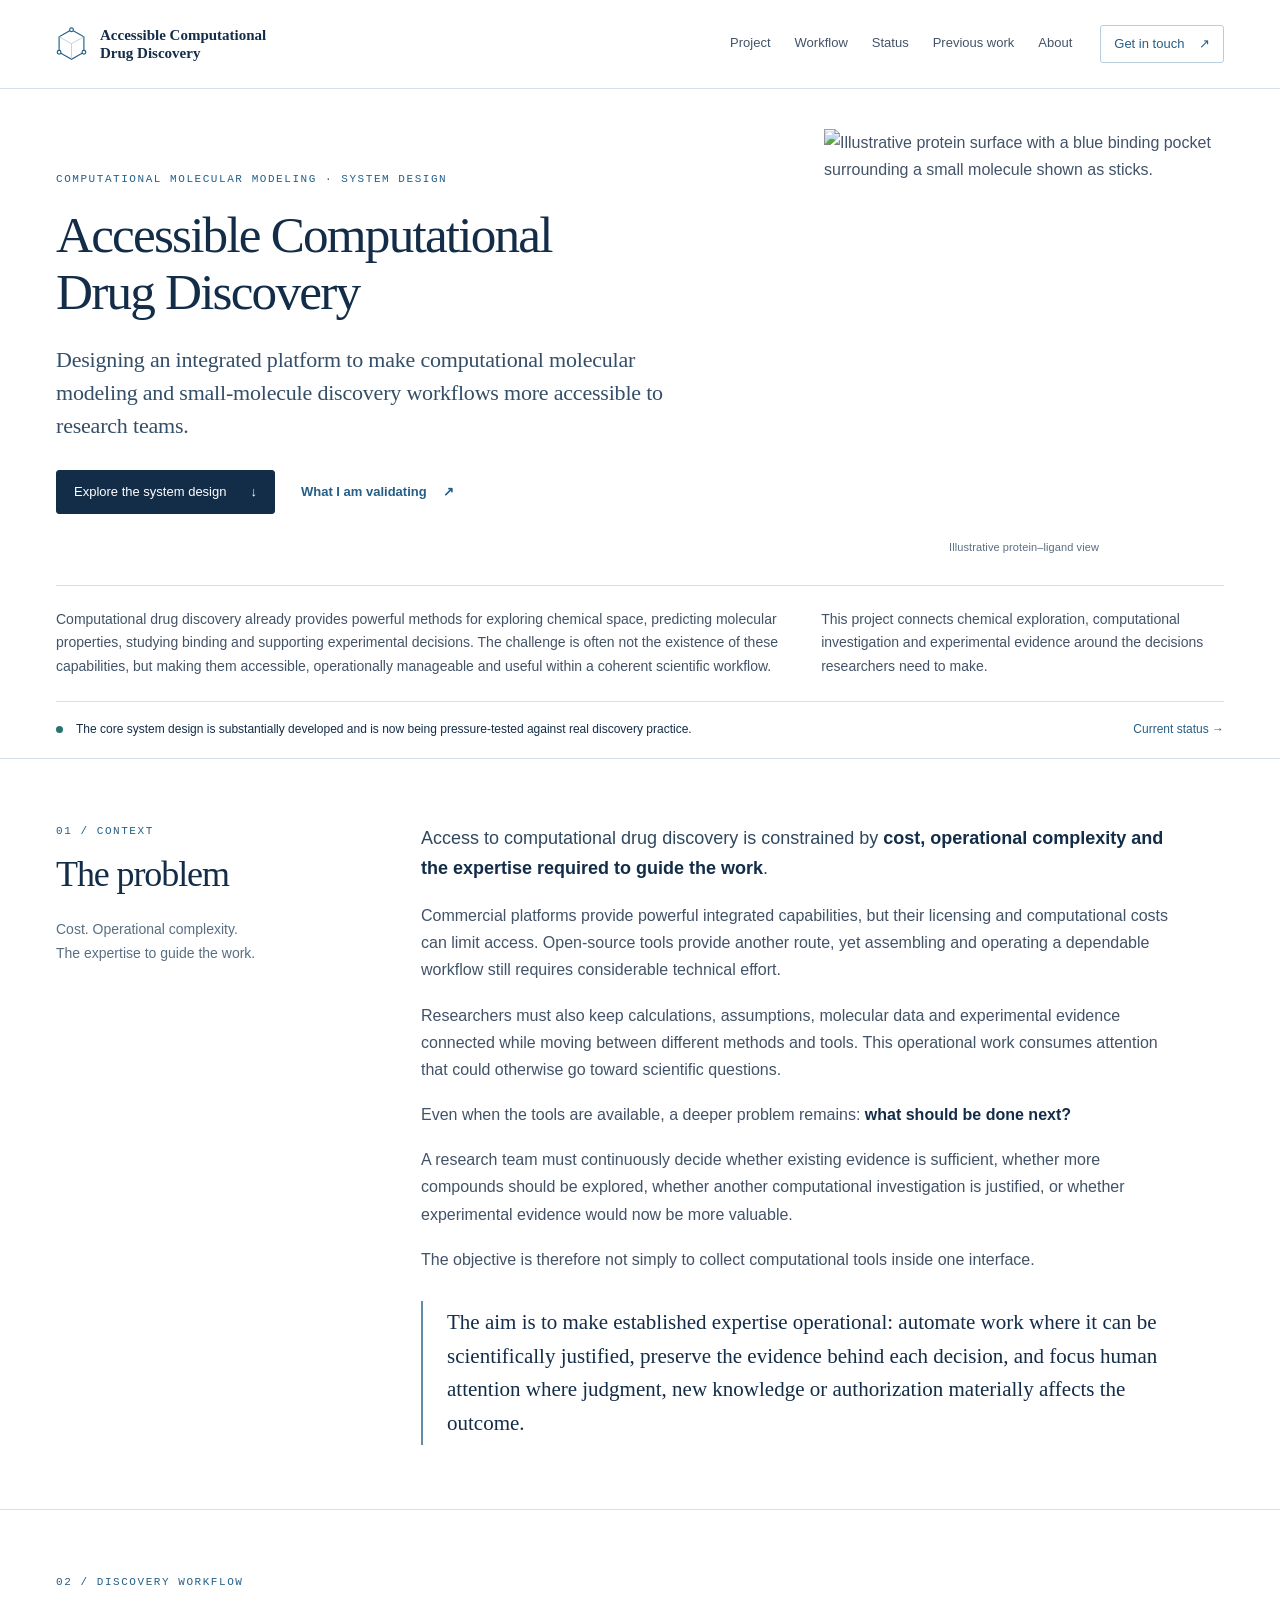
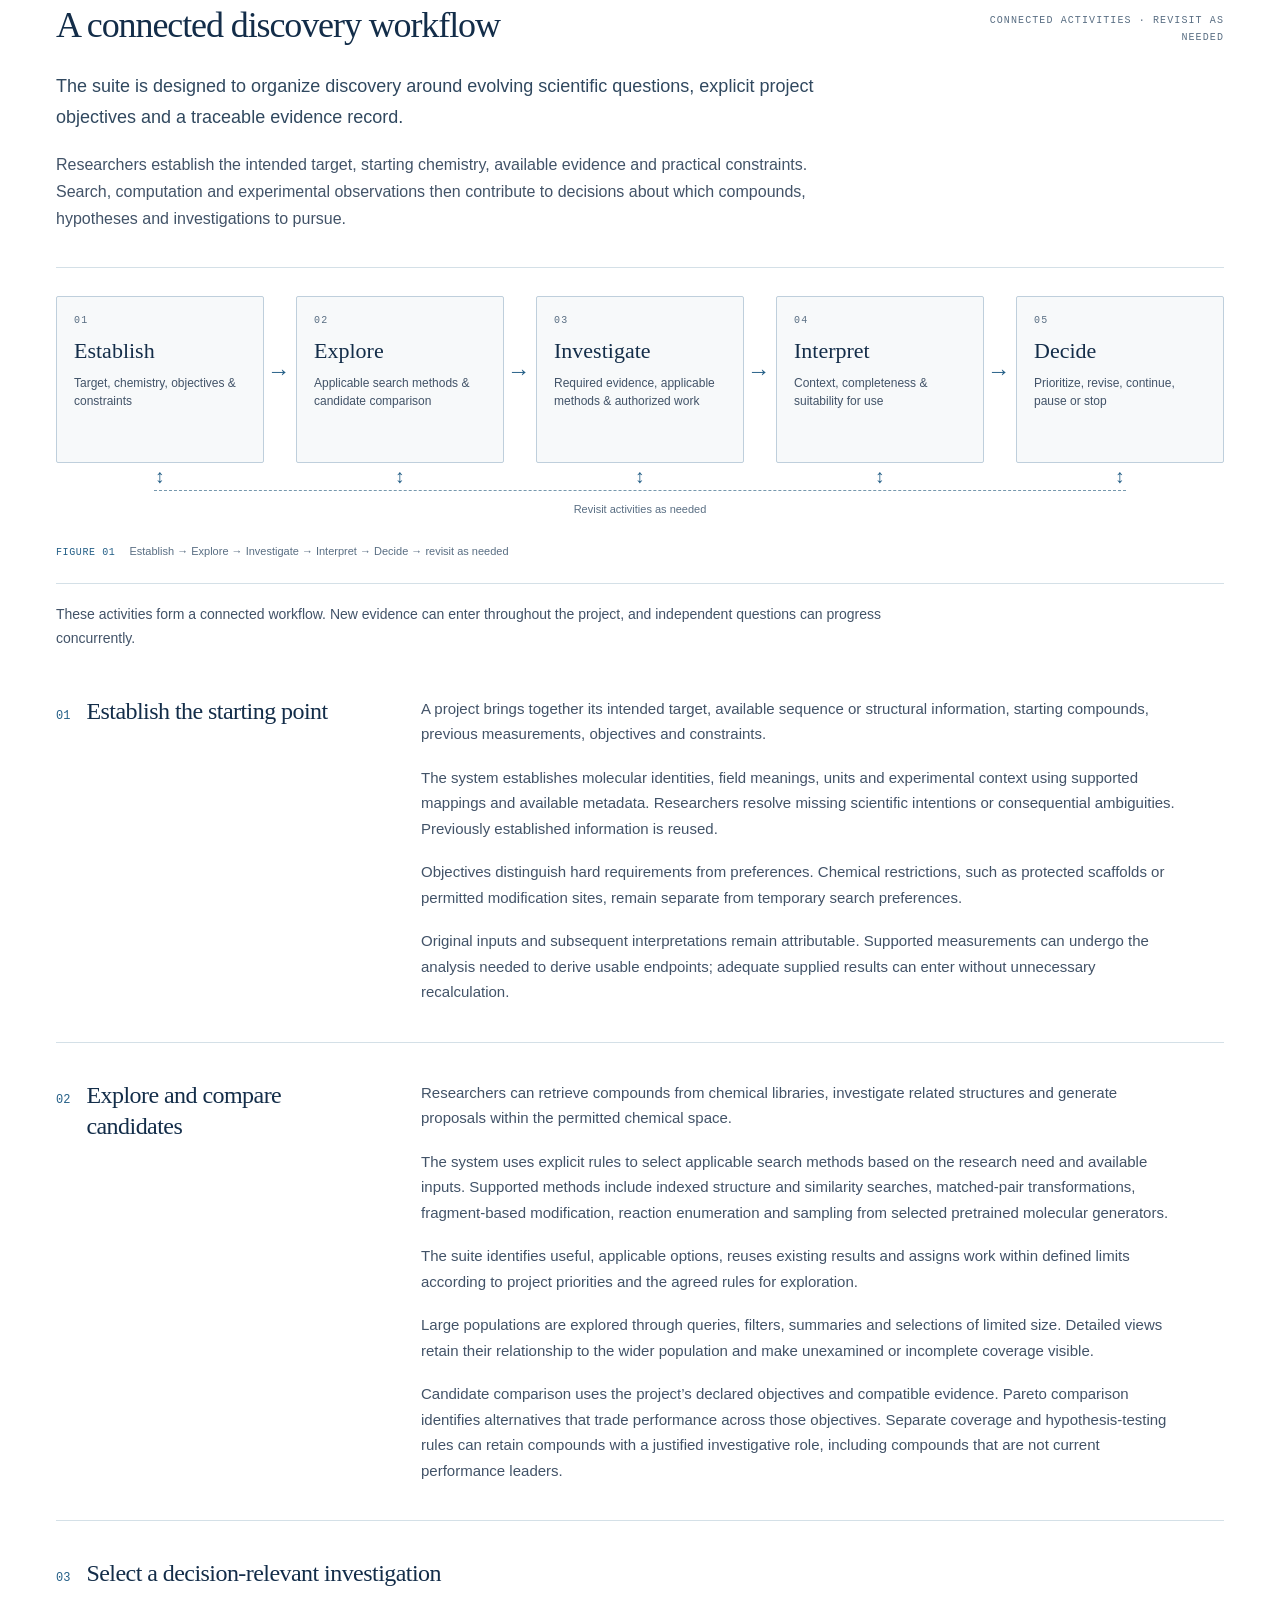
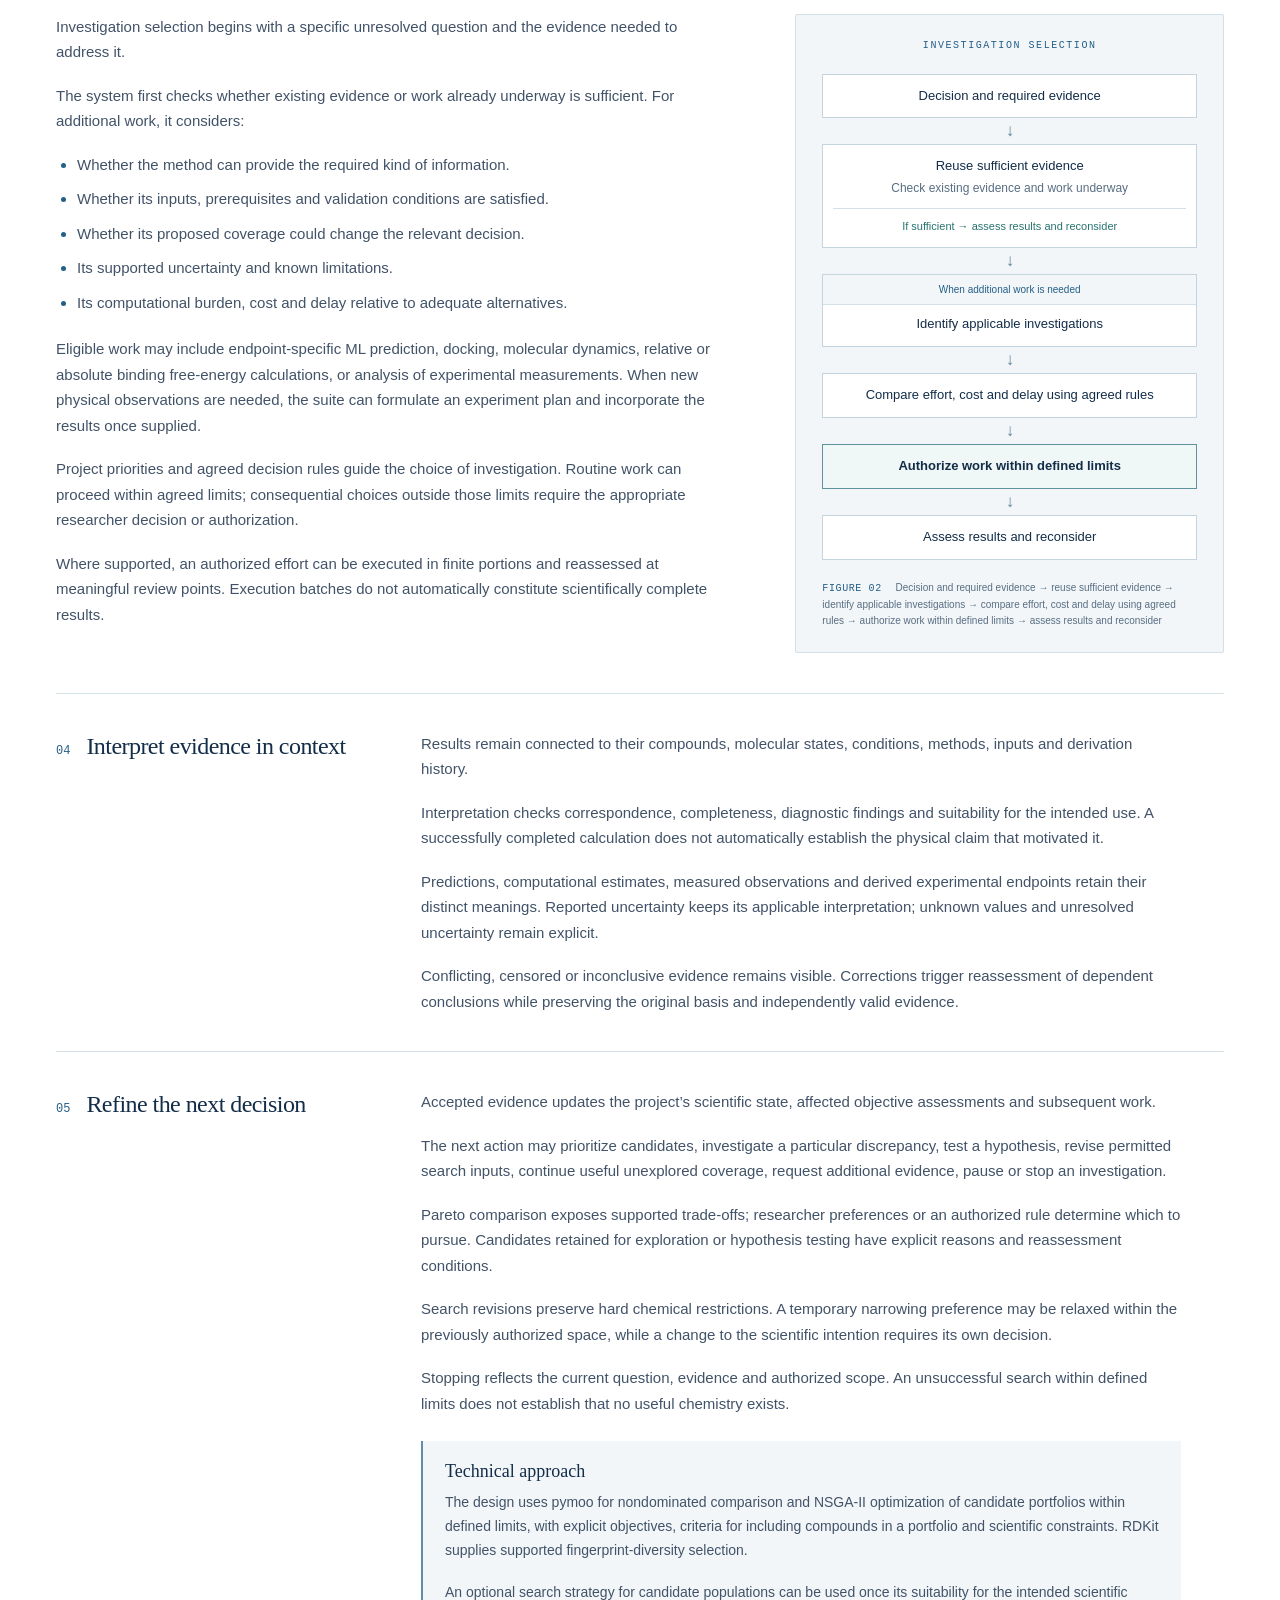
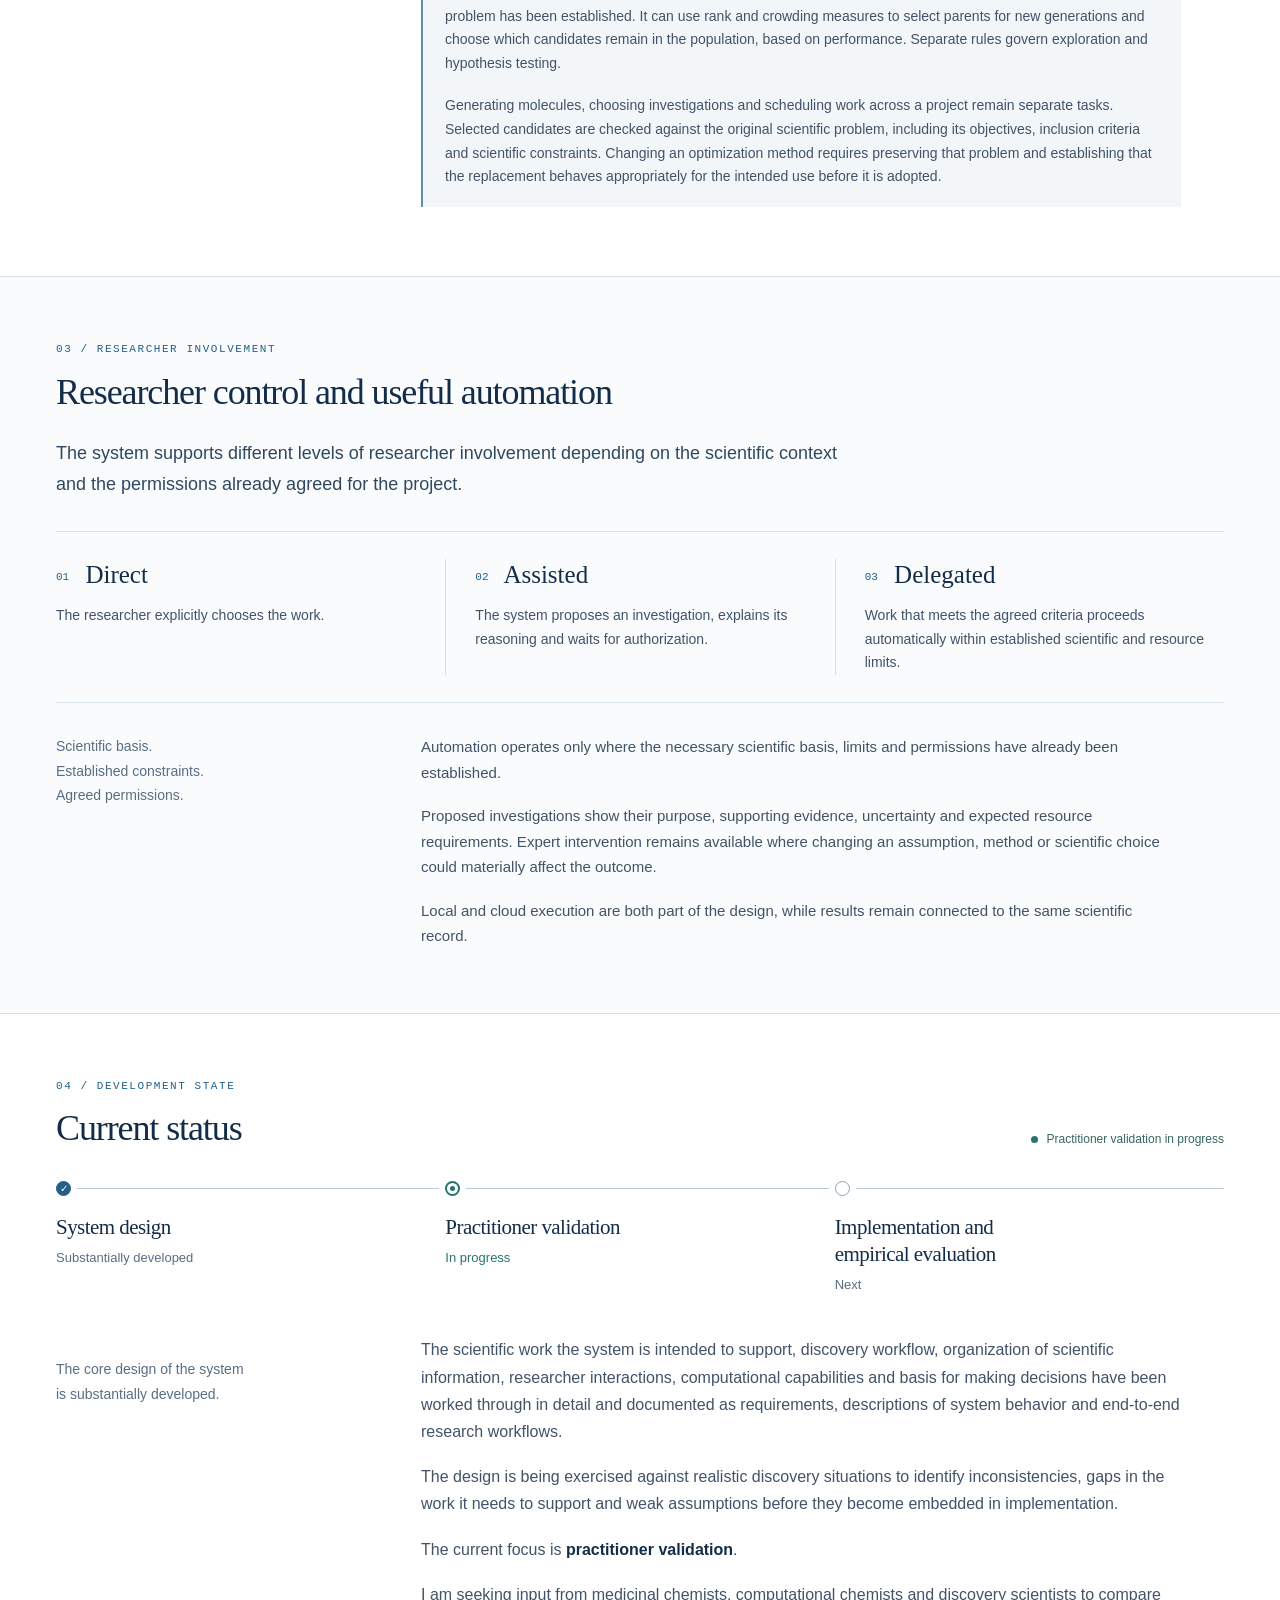
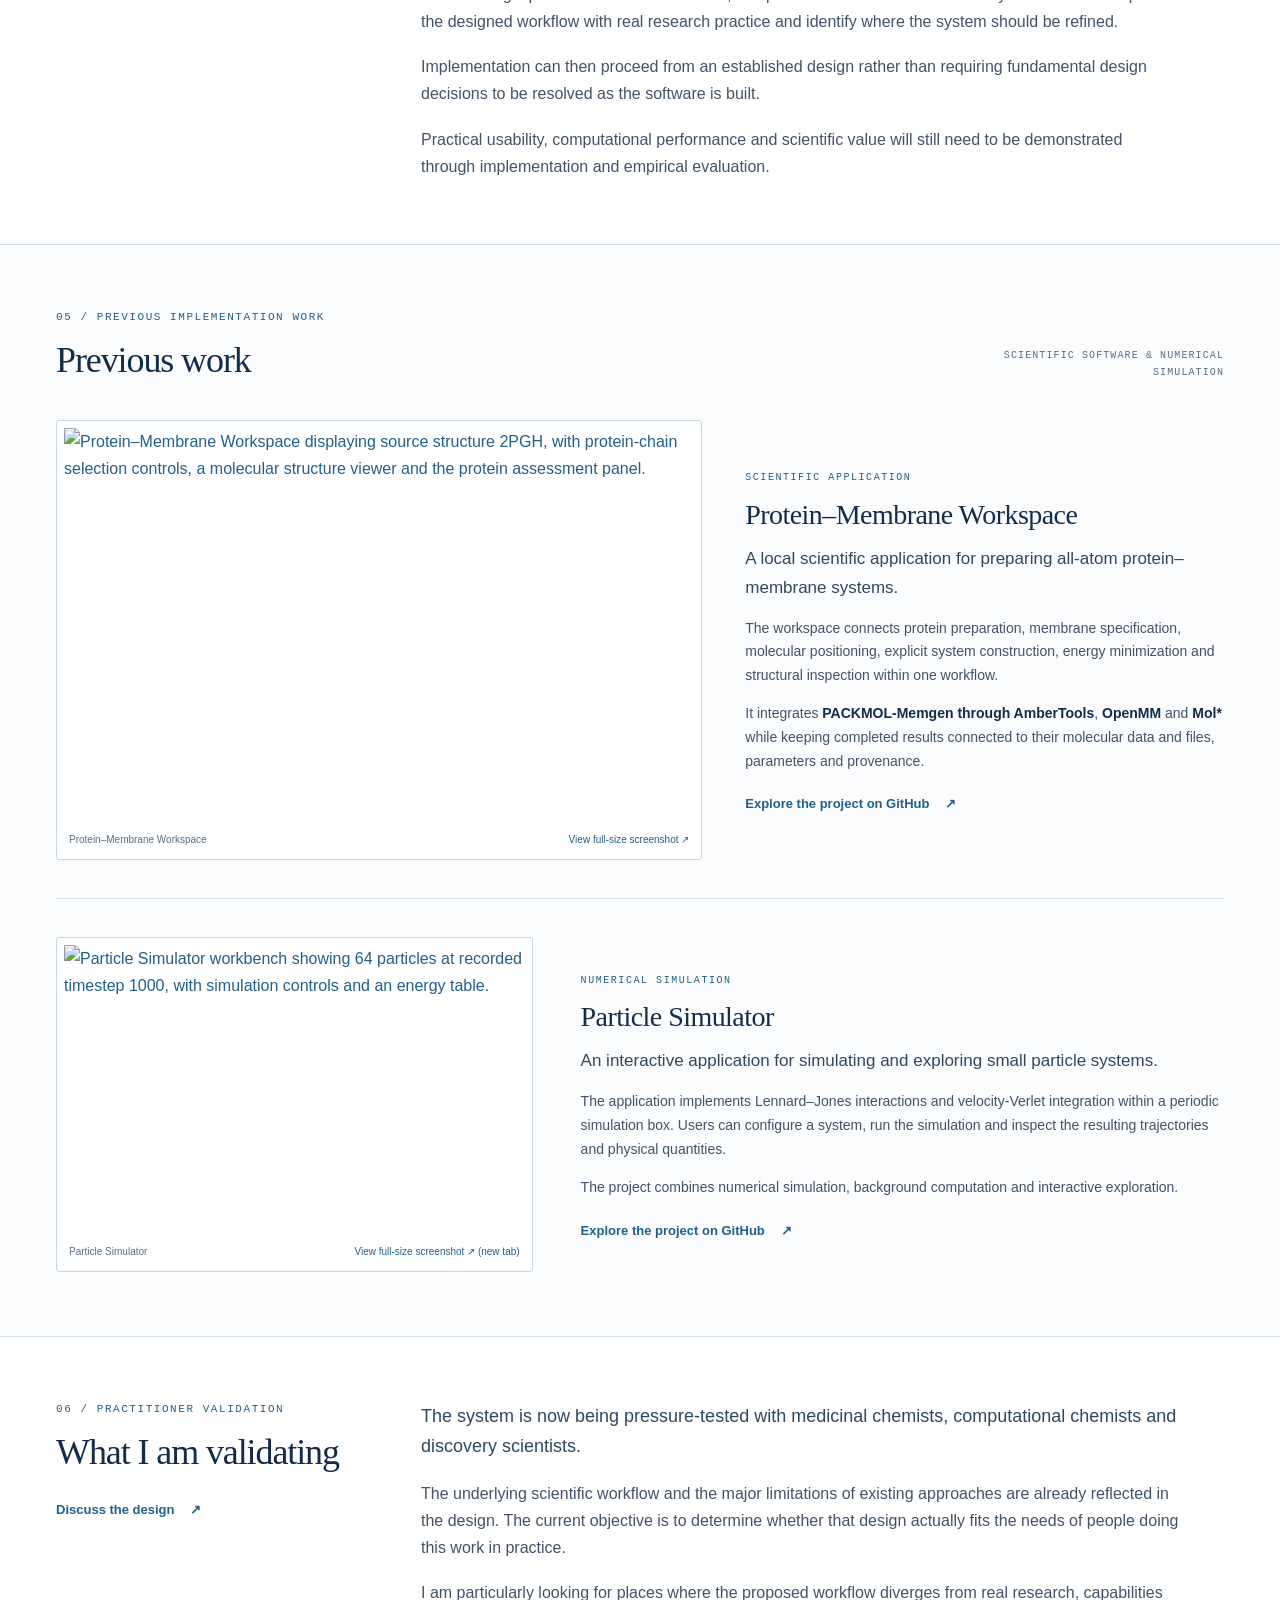
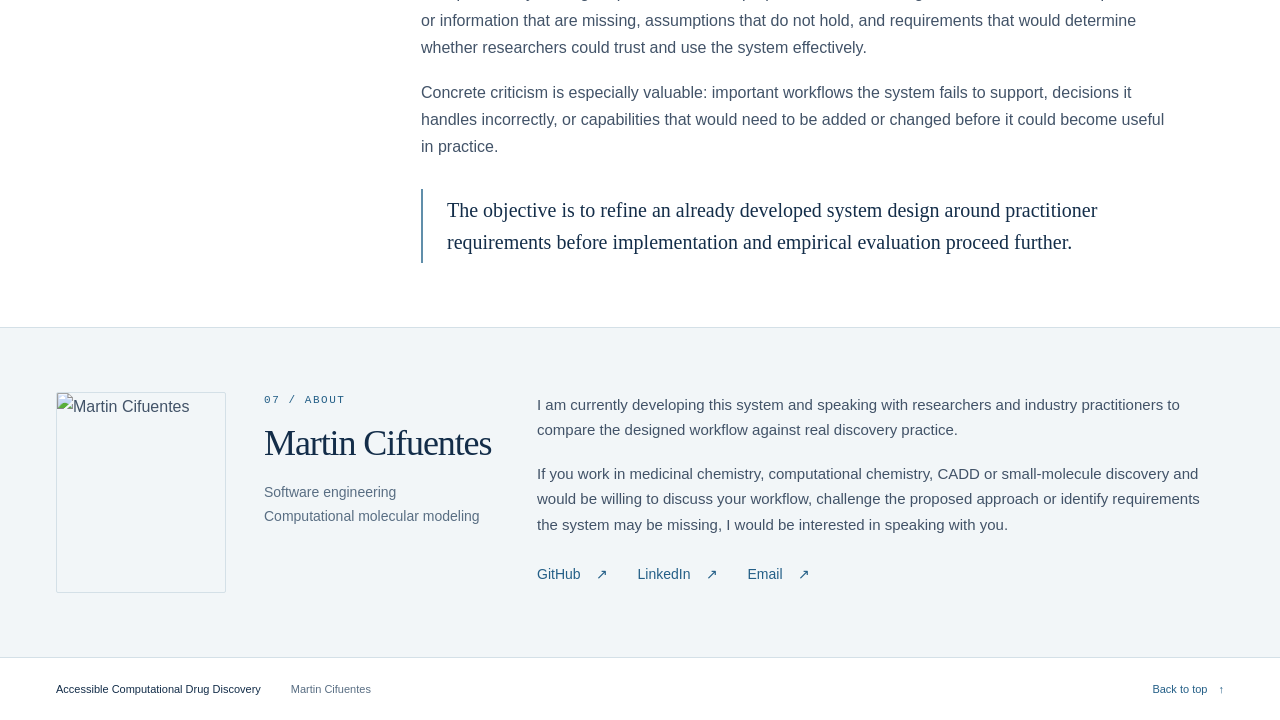
==== index.html @ ccd7a42a "Publish computational drug discovery project page" ====
<!doctype html>
<html lang="en" prefix="og: https://ogp.me/ns#">
<head>
  <meta charset="utf-8">
  <meta name="viewport" content="width=device-width, initial-scale=1">
  <meta name="theme-color" content="#132d49">
  <meta name="description" content="Designing an integrated platform to make computational molecular modeling and small-molecule discovery workflows more accessible to research teams. A project by Martin Cifuentes.">
  <title>Accessible Computational Drug Discovery — Martin Cifuentes</title>
  <!-- Sharing metadata is static so crawlers do not need JavaScript.
       When moving hosts, run: node scripts/set-site-url.mjs https://your-host/your-project/ -->
  <link rel="canonical" href="https://martin1cifuentes.github.io/accessible-computational-drug-discovery/">
  <meta property="og:type" content="website">
  <meta property="og:site_name" content="Accessible Computational Drug Discovery">
  <meta property="og:title" content="Accessible Computational Drug Discovery">
  <meta property="og:description" content="Designing an integrated platform for computational molecular modeling and small-molecule discovery. Core system design substantially developed; practitioner validation in progress.">
  <meta property="og:url" content="https://martin1cifuentes.github.io/accessible-computational-drug-discovery/">
  <meta property="og:image" content="https://martin1cifuentes.github.io/accessible-computational-drug-discovery/assets/social-preview-v2.jpg">
  <meta property="og:image:type" content="image/jpeg">
  <meta property="og:image:width" content="1200">
  <meta property="og:image:height" content="630">
  <meta property="og:image:alt" content="Accessible Computational Drug Discovery by Martin Cifuentes. Connected activities: Establish, Explore, Investigate, Interpret, Decide; revisit as needed. New evidence can enter throughout and independent questions can progress concurrently. Practitioner validation in progress.">
  <meta name="twitter:card" content="summary_large_image">
  <meta name="twitter:title" content="Accessible Computational Drug Discovery">
  <meta name="twitter:description" content="Designing an integrated platform for computational molecular modeling and small-molecule discovery. Core system design substantially developed; practitioner validation in progress.">
  <meta name="twitter:image" content="https://martin1cifuentes.github.io/accessible-computational-drug-discovery/assets/social-preview-v2.jpg">
  <meta name="twitter:image:alt" content="Accessible Computational Drug Discovery by Martin Cifuentes. Connected activities: Establish, Explore, Investigate, Interpret, Decide; revisit as needed. New evidence can enter throughout and independent questions can progress concurrently. Practitioner validation in progress.">
  <link rel="icon" href="assets/favicon.svg" type="image/svg+xml">
  <link rel="stylesheet" href="styles.css">
  <script src="site-config.js" defer></script>
  <script src="site.js" defer></script>
</head>
<body>
  <a class="skip-link" href="#main">Skip to content</a>
  <header class="site-header">
    <div class="container header-inner">
      <a class="brand" href="#top" aria-label="Accessible Computational Drug Discovery, home">
        <svg class="brand-mark" viewBox="0 0 40 44" aria-hidden="true"><path d="M20 3 36 12v20L20 41 4 32V12Z"/><path d="m4 12 16 9 16-9M20 21v20"/><circle cx="20" cy="3" r="2.4"/><circle cx="36" cy="32" r="2.4"/><circle cx="4" cy="32" r="2.4"/></svg>
        <span>Accessible Computational<br>Drug Discovery</span>
      </a>
      <nav class="main-nav" aria-label="Main navigation">
        <a href="#problem">Project</a><a href="#workflow">Workflow</a><a href="#status">Status</a><a href="#previous-work">Previous work</a><a href="#about">About</a>
      </nav>
      <a class="header-contact" href="mailto:martincifuentesgomez1@gmail.com">Get in touch <span aria-hidden="true">↗</span></a>
    </div>
  </header>

  <main id="main">
    <section class="hero container" id="top" aria-labelledby="project-title">
      <div class="hero-main">
        <div class="hero-copy">
          <p class="eyebrow">Computational molecular modeling · System design</p>
          <h1 id="project-title">Accessible Computational <span class="title-phrase">Drug Discovery</span></h1>
          <p class="hero-intro">Designing an integrated platform to make computational molecular modeling and small-molecule discovery workflows more accessible to research teams.</p>
          <div class="hero-actions"><a class="button button-primary" href="#workflow">Explore the system design <span aria-hidden="true">↓</span></a><a class="text-link" href="#validation">What I am validating <span aria-hidden="true">↗</span></a></div>
        </div>
        <figure class="hero-figure">
          <img src="assets/protein-ligand-illustration.webp" width="1254" height="1254" fetchpriority="high" decoding="async" alt="Illustrative protein surface with a blue binding pocket surrounding a small molecule shown as sticks.">
          <figcaption>Illustrative protein–ligand view</figcaption>
        </figure>
      </div>
      <div class="hero-context prose">
          <p>Computational drug discovery already provides powerful methods for exploring chemical space, predicting molecular properties, studying binding and supporting experimental decisions. The challenge is often not the existence of these capabilities, but making them accessible, operationally manageable and useful within a coherent scientific workflow.</p>
          <p>This project connects chemical exploration, computational investigation and experimental evidence around the decisions researchers need to make.</p>
      </div>
      <div class="hero-status"><span class="status-dot" aria-hidden="true"></span><p><strong>The core system design is substantially developed and is now being pressure-tested against real discovery practice.</strong></p><a href="#status" aria-label="Read the current project status">Current status <span aria-hidden="true">→</span></a></div>
    </section>

    <section class="section" id="problem" aria-labelledby="problem-title">
      <div class="container editorial-grid">
        <div class="section-aside"><p class="eyebrow">01 / Context</p><h2 id="problem-title">The problem</h2><p class="aside-note">Cost. Operational complexity.<br>The expertise to guide the work.</p></div>
        <div class="prose">
          <p class="lead">Access to computational drug discovery is constrained by <strong>cost, operational complexity and the expertise required to guide the work</strong>.</p>
          <p>Commercial platforms provide powerful integrated capabilities, but their licensing and computational costs can limit access. Open-source tools provide another route, yet assembling and operating a dependable workflow still requires considerable technical effort.</p>
          <p>Researchers must also keep calculations, assumptions, molecular data and experimental evidence connected while moving between different methods and tools. This operational work consumes attention that could otherwise go toward scientific questions.</p>
          <p>Even when the tools are available, a deeper problem remains: <strong>what should be done next?</strong></p>
          <p>A research team must continuously decide whether existing evidence is sufficient, whether more compounds should be explored, whether another computational investigation is justified, or whether experimental evidence would now be more valuable.</p>
          <p>The objective is therefore not simply to collect computational tools inside one interface.</p>
          <blockquote>The aim is to make established expertise operational: automate work where it can be scientifically justified, preserve the evidence behind each decision, and focus human attention where judgment, new knowledge or authorization materially affects the outcome.</blockquote>
        </div>
      </div>
    </section>

    <section class="section workflow-section" id="workflow" aria-labelledby="workflow-title">
      <div class="container">
        <div class="section-heading"><div><p class="eyebrow">02 / Discovery workflow</p><h2 id="workflow-title">A connected discovery workflow</h2></div><span class="margin-label">Connected activities · revisit as needed</span></div>
        <div class="prose section-intro"><p class="lead">The suite is designed to organize discovery around evolving scientific questions, explicit project objectives and a traceable evidence record.</p><p>Researchers establish the intended target, starting chemistry, available evidence and practical constraints. Search, computation and experimental observations then contribute to decisions about which compounds, hypotheses and investigations to pursue.</p></div>
        <figure class="workflow-figure" aria-labelledby="workflow-caption">
          <ol class="workflow-nodes"><li><a href="#establish"><span class="node-number">01</span><strong>Establish</strong><span>Target, chemistry, objectives &amp; constraints</span></a></li>
<li><a href="#explore"><span class="node-number">02</span><strong>Explore</strong><span>Applicable search methods &amp; candidate comparison</span></a></li>
<li><a href="#investigate"><span class="node-number">03</span><strong>Investigate</strong><span>Required evidence, applicable methods &amp; authorized work</span></a></li>
<li><a href="#interpret"><span class="node-number">04</span><strong>Interpret</strong><span>Context, completeness &amp; suitability for use</span></a></li>
<li><a href="#decide"><span class="node-number">05</span><strong>Decide</strong><span>Prioritize, revise, continue, pause or stop</span></a></li></ol>
          <div class="workflow-revisit" aria-hidden="true"><span>↕</span><span>↕</span><span>↕</span><span>↕</span><span>↕</span><p>Revisit activities as needed</p></div>
          <figcaption id="workflow-caption"><span class="figure-label">Figure 01</span> Establish → Explore → Investigate → Interpret → Decide → revisit as needed</figcaption>
        </figure>
        <p class="workflow-context-note">These activities form a connected workflow. New evidence can enter throughout the project, and independent questions can progress concurrently.</p>
        <div class="workflow-detail" id="establish"><div class="step-heading"><span class="step-index">01</span><h3>Establish the starting point</h3></div><div class="prose"><p>A project brings together its intended target, available sequence or structural information, starting compounds, previous measurements, objectives and constraints.</p>
<p>The system establishes molecular identities, field meanings, units and experimental context using supported mappings and available metadata. Researchers resolve missing scientific intentions or consequential ambiguities. Previously established information is reused.</p>
<p>Objectives distinguish hard requirements from preferences. Chemical restrictions, such as protected scaffolds or permitted modification sites, remain separate from temporary search preferences.</p>
<p>Original inputs and subsequent interpretations remain attributable. Supported measurements can undergo the analysis needed to derive usable endpoints; adequate supplied results can enter without unnecessary recalculation.</p></div></div>
        <div class="workflow-detail" id="explore"><div class="step-heading"><span class="step-index">02</span><h3>Explore and compare candidates</h3></div><div class="prose"><p>Researchers can retrieve compounds from chemical libraries, investigate related structures and generate proposals within the permitted chemical space.</p>
<p>The system uses explicit rules to select applicable search methods based on the research need and available inputs. Supported methods include indexed structure and similarity searches, matched-pair transformations, fragment-based modification, reaction enumeration and sampling from selected pretrained molecular generators.</p>
<p>The suite identifies useful, applicable options, reuses existing results and assigns work within defined limits according to project priorities and the agreed rules for exploration.</p>
<p>Large populations are explored through queries, filters, summaries and selections of limited size. Detailed views retain their relationship to the wider population and make unexamined or incomplete coverage visible.</p>
<p>Candidate comparison uses the project’s declared objectives and compatible evidence. Pareto comparison identifies alternatives that trade performance across those objectives. Separate coverage and hypothesis-testing rules can retain compounds with a justified investigative role, including compounds that are not current performance leaders.</p></div></div>
        <div class="investigation-detail" id="investigate">
          <div class="step-heading"><span class="step-index">03</span><h3>Select a decision-relevant investigation</h3></div>
          <div class="investigation-grid">
            <div class="prose"><p>Investigation selection begins with a specific unresolved question and the evidence needed to address it.</p>
<p>The system first checks whether existing evidence or work already underway is sufficient. For additional work, it considers:</p>
<ul class="investigation-criteria"><li>Whether the method can provide the required kind of information.</li><li>Whether its inputs, prerequisites and validation conditions are satisfied.</li><li>Whether its proposed coverage could change the relevant decision.</li><li>Its supported uncertainty and known limitations.</li><li>Its computational burden, cost and delay relative to adequate alternatives.</li></ul>
<p>Eligible work may include endpoint-specific ML prediction, docking, molecular dynamics, relative or absolute binding free-energy calculations, or analysis of experimental measurements. When new physical observations are needed, the suite can formulate an experiment plan and incorporate the results once supplied.</p>
<p>Project priorities and agreed decision rules guide the choice of investigation. Routine work can proceed within agreed limits; consequential choices outside those limits require the appropriate researcher decision or authorization.</p>
<p>Where supported, an authorized effort can be executed in finite portions and reassessed at meaningful review points. Execution batches do not automatically constitute scientifically complete results.</p></div>
            <figure class="decision-figure" aria-labelledby="decision-caption">
              <p class="eyebrow">Investigation selection</p>
              <ol class="decision-nodes">
                <li>Decision and required evidence</li>
                <li class="reuse-node">Reuse sufficient evidence<span class="decision-criteria">Check existing evidence and work underway</span><span class="decision-reuse-route">If sufficient → assess results and reconsider</span></li>
                <li><span class="decision-condition">When additional work is needed</span>Identify applicable investigations</li>
                <li>Compare effort, cost and delay using agreed rules</li>
                <li class="selected-node">Authorize work within defined limits</li>
                <li>Assess results and reconsider</li>
              </ol>
              <figcaption id="decision-caption"><span class="figure-label">Figure 02</span> Decision and required evidence → reuse sufficient evidence → identify applicable investigations → compare effort, cost and delay using agreed rules → authorize work within defined limits → assess results and reconsider</figcaption>
            </figure>
          </div>
        </div>
        <div class="workflow-detail" id="interpret"><div class="step-heading"><span class="step-index">04</span><h3>Interpret evidence in context</h3></div><div class="prose"><p>Results remain connected to their compounds, molecular states, conditions, methods, inputs and derivation history.</p>
<p>Interpretation checks correspondence, completeness, diagnostic findings and suitability for the intended use. A successfully completed calculation does not automatically establish the physical claim that motivated it.</p>
<p>Predictions, computational estimates, measured observations and derived experimental endpoints retain their distinct meanings. Reported uncertainty keeps its applicable interpretation; unknown values and unresolved uncertainty remain explicit.</p>
<p>Conflicting, censored or inconclusive evidence remains visible. Corrections trigger reassessment of dependent conclusions while preserving the original basis and independently valid evidence.</p></div></div>
        <div class="workflow-detail" id="decide"><div class="step-heading"><span class="step-index">05</span><h3>Refine the next decision</h3></div><div class="prose"><p>Accepted evidence updates the project’s scientific state, affected objective assessments and subsequent work.</p>
<p>The next action may prioritize candidates, investigate a particular discrepancy, test a hypothesis, revise permitted search inputs, continue useful unexplored coverage, request additional evidence, pause or stop an investigation.</p>
<p>Pareto comparison exposes supported trade-offs; researcher preferences or an authorized rule determine which to pursue. Candidates retained for exploration or hypothesis testing have explicit reasons and reassessment conditions.</p>
<p>Search revisions preserve hard chemical restrictions. A temporary narrowing preference may be relaxed within the previously authorized space, while a change to the scientific intention requires its own decision.</p>
<p>Stopping reflects the current question, evidence and authorized scope. An unsuccessful search within defined limits does not establish that no useful chemistry exists.</p><aside class="technical-note"><h4>Technical approach</h4><p>The design uses pymoo for nondominated comparison and NSGA-II optimization of candidate portfolios within defined limits, with explicit objectives, criteria for including compounds in a portfolio and scientific constraints. RDKit supplies supported fingerprint-diversity selection.</p>
<p>An optional search strategy for candidate populations can be used once its suitability for the intended scientific problem has been established. It can use rank and crowding measures to select parents for new generations and choose which candidates remain in the population, based on performance. Separate rules govern exploration and hypothesis testing.</p>
<p>Generating molecules, choosing investigations and scheduling work across a project remain separate tasks. Selected candidates are checked against the original scientific problem, including its objectives, inclusion criteria and scientific constraints. Changing an optimization method requires preserving that problem and establishing that the replacement behaves appropriately for the intended use before it is adopted.</p></aside></div></div>
      </div>
    </section>

    <section class="section control-section" id="researcher-control" aria-labelledby="control-title">
      <div class="container"><div class="section-heading"><div><p class="eyebrow">03 / Researcher involvement</p><h2 id="control-title">Researcher control and useful automation</h2></div></div>
        <p class="section-intro lead">The system supports different levels of researcher involvement depending on the scientific context and the permissions already agreed for the project.</p>
        <dl class="control-modes"><div><dt><span>01</span> Direct</dt><dd>The researcher explicitly chooses the work.</dd></div><div><dt><span>02</span> Assisted</dt><dd>The system proposes an investigation, explains its reasoning and waits for authorization.</dd></div><div><dt><span>03</span> Delegated</dt><dd>Work that meets the agreed criteria proceeds automatically within established scientific and resource limits.</dd></div></dl>
        <div class="editorial-grid control-notes"><p class="aside-note">Scientific basis.<br>Established constraints.<br>Agreed permissions.</p><div class="prose"><p>Automation operates only where the necessary scientific basis, limits and permissions have already been established.</p><p>Proposed investigations show their purpose, supporting evidence, uncertainty and expected resource requirements. Expert intervention remains available where changing an assumption, method or scientific choice could materially affect the outcome.</p><p>Local and cloud execution are both part of the design, while results remain connected to the same scientific record.</p></div></div>
      </div>
    </section>

    <section class="section" id="status" aria-labelledby="status-title"><div class="container">
      <div class="section-heading"><div><p class="eyebrow">04 / Development state</p><h2 id="status-title">Current status</h2></div><span class="current-label"><span class="status-dot" aria-hidden="true"></span> Practitioner validation in progress</span></div>
      <ol class="status-stages"><li class="developed"><span class="stage-marker" aria-hidden="true">✓</span><h3>System design</h3><p>Substantially developed</p></li><li class="in-progress"><span class="stage-marker" aria-hidden="true"></span><h3>Practitioner validation</h3><p>In progress</p></li><li><span class="stage-marker" aria-hidden="true"></span><h3>Implementation and<br>empirical evaluation</h3><p>Next</p></li></ol>
      <div class="editorial-grid"><p class="aside-note">The core design of the system<br>is substantially developed.</p><div class="prose"><p>The scientific work the system is intended to support, discovery workflow, organization of scientific information, researcher interactions, computational capabilities and basis for making decisions have been worked through in detail and documented as requirements, descriptions of system behavior and end-to-end research workflows.</p><p>The design is being exercised against realistic discovery situations to identify inconsistencies, gaps in the work it needs to support and weak assumptions before they become embedded in implementation.</p><p>The current focus is <strong>practitioner validation</strong>.</p><p>I am seeking input from medicinal chemists, computational chemists and discovery scientists to compare the designed workflow with real research practice and identify where the system should be refined.</p><p>Implementation can then proceed from an established design rather than requiring fundamental design decisions to be resolved as the software is built.</p><p>Practical usability, computational performance and scientific value will still need to be demonstrated through implementation and empirical evaluation.</p></div></div>
    </div></section>

    <section class="section work-section" id="previous-work" aria-labelledby="work-title"><div class="container">
      <div class="section-heading"><div><p class="eyebrow">05 / Previous implementation work</p><h2 id="work-title">Previous work</h2></div><span class="margin-label">Scientific software &amp; numerical simulation</span></div>
      <article class="project project-featured" aria-labelledby="protein-title"><div class="project-visual" data-project-image="protein"><a class="screenshot-link" href="assets/protein-membrane-workspace.png" target="_blank" rel="noopener" aria-label="View the Protein–Membrane Workspace screenshot at full size (opens in a new tab)"><img src="assets/protein-membrane-workspace.png" width="2866" height="1788" loading="lazy" decoding="async" alt="Protein–Membrane Workspace displaying source structure 2PGH, with protein-chain selection controls, a molecular structure viewer and the protein assessment panel."><span class="screenshot-caption">Protein–Membrane Workspace <span>View full-size screenshot ↗</span></span></a></div><div class="project-copy prose"><span class="eyebrow">Scientific application</span><h3 id="protein-title">Protein–Membrane Workspace</h3><p class="lead">A local scientific application for preparing all-atom protein–membrane systems.</p><p>The workspace connects protein preparation, membrane specification, molecular positioning, explicit system construction, energy minimization and structural inspection within one workflow.</p><p>It integrates <strong>PACKMOL-Memgen through AmberTools</strong>, <strong>OpenMM</strong> and <strong>Mol*</strong> while keeping completed results connected to their molecular data and files, parameters and provenance.</p><a class="text-link" data-project-link="protein" href="https://github.com/martin1cifuentes/protein-membrane-system" aria-label="Explore Protein–Membrane Workspace on GitHub">Explore the project on GitHub <span aria-hidden="true">↗</span></a></div></article>
      <article class="project project-secondary" aria-labelledby="particle-title"><div class="project-visual" data-project-image="particle"><a class="screenshot-link" href="assets/particle-simulator.png" target="_blank" rel="noopener"><img src="assets/particle-simulator.png" width="2880" height="1798" loading="lazy" decoding="async" alt="Particle Simulator workbench showing 64 particles at recorded timestep 1000, with simulation controls and an energy table."><span class="screenshot-caption">Particle Simulator <span>View full-size screenshot ↗ (new tab)</span></span></a></div><div class="project-copy prose"><span class="eyebrow">Numerical simulation</span><h3 id="particle-title">Particle Simulator</h3><p class="lead">An interactive application for simulating and exploring small particle systems.</p><p>The application implements Lennard–Jones interactions and velocity-Verlet integration within a periodic simulation box. Users can configure a system, run the simulation and inspect the resulting trajectories and physical quantities.</p><p>The project combines numerical simulation, background computation and interactive exploration.</p><a class="text-link" data-project-link="particle" href="https://github.com/martin1cifuentes/Particle-Simulation" aria-label="Explore Particle Simulator on GitHub">Explore the project on GitHub <span aria-hidden="true">↗</span></a></div></article>
    </div></section>

    <section class="section validation-section" id="validation" aria-labelledby="validation-title"><div class="container editorial-grid"><div class="section-aside"><p class="eyebrow">06 / Practitioner validation</p><h2 id="validation-title">What I am validating</h2><a class="text-link" href="mailto:martincifuentesgomez1@gmail.com">Discuss the design <span aria-hidden="true">↗</span></a></div><div class="prose"><p class="lead">The system is now being pressure-tested with medicinal chemists, computational chemists and discovery scientists.</p><p>The underlying scientific workflow and the major limitations of existing approaches are already reflected in the design. The current objective is to determine whether that design actually fits the needs of people doing this work in practice.</p><p>I am particularly looking for places where the proposed workflow diverges from real research, capabilities or information that are missing, assumptions that do not hold, and requirements that would determine whether researchers could trust and use the system effectively.</p><p>Concrete criticism is especially valuable: important workflows the system fails to support, decisions it handles incorrectly, or capabilities that would need to be added or changed before it could become useful in practice.</p><blockquote>The objective is to refine an already developed system design around practitioner requirements before implementation and empirical evaluation proceed further.</blockquote></div></div></section>

    <section class="section about-section" id="about" aria-labelledby="about-title"><div class="container about-layout"><img class="about-portrait" src="assets/martin-cifuentes.webp" width="532" height="630" loading="lazy" decoding="async" alt="Martin Cifuentes"><div class="section-aside"><p class="eyebrow">07 / About</p><h2 id="about-title">Martin Cifuentes</h2><p class="aside-note">Software engineering<br>Computational molecular modeling</p></div><div class="prose"><p>I am currently developing this system and speaking with researchers and industry practitioners to compare the designed workflow against real discovery practice.</p><p>If you work in medicinal chemistry, computational chemistry, CADD or small-molecule discovery and would be willing to discuss your workflow, challenge the proposed approach or identify requirements the system may be missing, I would be interested in speaking with you.</p><div class="contact-links"><a href="https://github.com/martin1cifuentes">GitHub <span aria-hidden="true">↗</span></a><a href="https://www.linkedin.com/in/martin-cifuentes-3029b9334/">LinkedIn <span aria-hidden="true">↗</span></a><a href="mailto:martincifuentesgomez1@gmail.com">Email <span aria-hidden="true">↗</span></a></div></div></div></section>
  </main>
  <footer class="site-footer"><div class="container footer-inner"><span>Accessible Computational Drug Discovery</span><span>Martin Cifuentes</span><a href="#top">Back to top <span aria-hidden="true">↑</span></a></div></footer>
</body>
</html>
---- styles.css ----
:root{--ink:#132d49;--text:#425368;--muted:#596e83;--accent:#245f87;--teal:#27736e;--line:#d4e0e7;--soft:#f2f6f8;--paper:#fff;--serif:Georgia,'Times New Roman',serif;--sans:'Segoe UI',Arial,sans-serif;--mono:Consolas,'Courier New',monospace}
*{box-sizing:border-box}html{scroll-behavior:smooth;scroll-padding-top:105px}body{margin:0;background:var(--paper);color:var(--text);font-family:var(--sans);font-size:16px;line-height:1.7;-webkit-font-smoothing:antialiased}::selection{background:#d7e8ee;color:var(--ink)}a{color:var(--accent);text-underline-offset:5px;text-decoration-thickness:1px}a:hover{color:var(--ink)}a:focus-visible{outline:2px solid var(--accent);outline-offset:5px;border-radius:1px}h1,h2,h3,h4,p,figure,blockquote{margin:0}h1,h2,h3,h4{color:var(--ink)}h1,h2,h3{font-family:var(--serif);font-weight:500;line-height:1.18}h1{font-size:clamp(40px,4.2vw,58px);letter-spacing:-2.4px;max-width:1000px}h2{font-size:36px;letter-spacing:-1.1px}h3{font-size:27px;letter-spacing:-.55px}h4{font-size:16px;line-height:1.4}strong{font-weight:600;color:var(--ink)}.container{width:calc(100% - 112px);max-width:1180px;margin-inline:auto}.skip-link{position:fixed;z-index:10;top:12px;left:12px;padding:10px 18px;background:var(--ink);color:white;transform:translateY(-160%)}.skip-link:focus{transform:translateY(0);color:white}.site-header{position:sticky;top:0;z-index:5;background:var(--paper);border-bottom:1px solid var(--line)}.header-inner{min-height:88px;display:flex;align-items:center;gap:28px}.brand{display:flex;align-items:center;gap:13px;text-decoration:none;flex-shrink:0;color:var(--ink);font-family:var(--serif);font-size:15px;font-weight:bold;line-height:1.2}.brand-mark{width:31px;height:35px;fill:none;stroke:var(--accent);stroke-width:1.5}.brand-mark path+path{stroke:#b1c8d4;stroke-width:1}.brand-mark circle{fill:white}.main-nav{display:flex;gap:24px;margin-left:auto;align-items:center}.main-nav a{font-size:13px;text-decoration:none;color:var(--text);padding:8px 0;border-bottom:1px solid transparent;white-space:nowrap}.main-nav a:hover,.main-nav a[aria-current]{color:var(--accent);border-bottom-color:var(--accent)}.header-contact{border:1px solid #b9ceda;border-radius:3px;padding:7px 13px;text-decoration:none;font-size:13px;white-space:nowrap}.header-contact span{padding-left:11px}.eyebrow{font-family:var(--mono);font-size:11px;letter-spacing:1.55px;text-transform:uppercase;color:var(--accent);line-height:1.6}.hero{padding-block:40px 0}.hero>.eyebrow{margin-bottom:18px}.hero-grid{display:grid;grid-template-columns:1.28fr 1fr;gap:80px;margin-top:29px}.hero-intro{font-family:var(--serif);font-size:24px;line-height:1.5;color:#354e67;max-width:650px;letter-spacing:-.2px}.hero-context{border-left:1px solid var(--line);padding-left:30px;font-size:13px;line-height:1.7}.hero-context p+p{margin-top:13px}.hero-actions{display:flex;align-items:center;gap:26px;margin-top:28px;flex-wrap:wrap}.button{display:inline-flex;gap:24px;align-items:center;padding:10px 17px;border:1px solid var(--ink);border-radius:3px;text-decoration:none;font-size:13px;font-weight:500}.button-primary{background:var(--ink);color:white}.button-primary:hover{background:#244664;color:white}.text-link{font-size:13px;font-weight:600;text-decoration:none;display:inline-flex;align-items:center;gap:16px}.text-link:hover{text-decoration:underline}.hero-status{display:flex;gap:13px;align-items:center;padding:18px 0;margin-top:28px;border-top:1px solid var(--line);font-size:12px;line-height:1.65}.hero-status p{flex:1}.hero-status strong{font-weight:500}.hero-status a{font-size:12px;text-decoration:none;white-space:nowrap;margin-left:20px}.status-dot{width:7px;height:7px;border-radius:50%;background:var(--teal);display:inline-block;flex-shrink:0}.section{padding:64px 0;border-top:1px solid var(--line);scroll-margin-top:12px}.editorial-grid{display:grid;grid-template-columns:290px minmax(0,1fr);gap:75px}.section-aside .eyebrow{margin-bottom:13px}.section-aside h2{max-width:290px}.aside-note{font-size:14px;line-height:1.75;color:var(--muted);margin-top:21px}.prose{max-width:760px}.prose p+p{margin-top:18px}.lead{font-size:18px;line-height:1.7;color:#30485f}.prose blockquote{margin-top:28px;padding:5px 0 5px 24px;border-left:2px solid #608eaa;font-family:var(--serif);font-size:21px;line-height:1.6;color:var(--ink)}.section-heading{display:flex;align-items:flex-end;justify-content:space-between;gap:32px;margin-bottom:25px}.section-heading .eyebrow{margin-bottom:12px}.margin-label{font-family:var(--mono);font-size:10px;letter-spacing:1.1px;line-height:1.7;text-transform:uppercase;color:var(--muted);text-align:right;max-width:250px}.section-intro{max-width:790px}.workflow-section{padding-bottom:32px}.workflow-figure{margin:35px 0 18px;padding:28px 0 22px;border-top:1px solid var(--line);border-bottom:1px solid var(--line)}.workflow-nodes{list-style:none;display:grid;grid-template-columns:repeat(5,minmax(0,1fr));gap:32px;padding:0;margin:0}.workflow-nodes li{position:relative}.workflow-nodes li:not(:last-child):after{content:'→';position:absolute;right:-26px;top:64px;color:var(--accent);font-size:23px;line-height:1}.workflow-nodes a{height:100%;min-height:167px;padding:15px 17px 18px;display:flex;flex-direction:column;text-decoration:none;border:1px solid #bfcfdc;border-radius:2px;background:#f7f9fa;transition:background .15s,border-color .15s}.workflow-nodes a:hover{background:#eef4f7;border-color:var(--accent)}.node-number{font-family:var(--mono);font-size:10px;letter-spacing:1.2px;color:var(--muted);margin-bottom:8px}.workflow-nodes strong{font-family:var(--serif);font-size:22px;font-weight:500;margin-bottom:8px;line-height:1.3}.workflow-nodes a>span:last-child{font-size:12px;line-height:1.5;color:var(--text)}.return-path{position:relative;margin:0 8.3%;height:35px;border:1px dashed #7698ad;border-top:0;border-radius:0 0 14px 14px;text-align:center}.return-path:before{content:'↑';position:absolute;left:-6px;top:-4px;color:var(--accent);line-height:1;background:white}.return-path span{position:relative;top:21px;background:white;padding:0 15px;font-size:11px;color:var(--muted)}figcaption{font-size:11px;line-height:1.6;color:var(--muted)}.workflow-figure figcaption{margin-top:24px}.figure-label{font-family:var(--mono);text-transform:uppercase;font-size:10px;letter-spacing:.6px;margin-right:11px;color:var(--accent)}.workflow-detail{display:grid;grid-template-columns:290px minmax(0,1fr);gap:75px;padding:37px 0;border-bottom:1px solid var(--line);scroll-margin-top:12px}.workflow-detail:last-child{border-bottom:0}.step-heading{display:flex;gap:16px;align-items:baseline}.step-index{font-family:var(--mono);font-size:12px;color:var(--accent);padding-top:5px}.step-heading h3{font-size:24px;line-height:1.3}.workflow-detail .prose{font-size:15px}.investigation-detail{padding:37px 0 40px;border-bottom:1px solid var(--line);scroll-margin-top:12px}.investigation-detail>.step-heading{margin-bottom:24px}.investigation-grid{display:grid;grid-template-columns:1.55fr 1fr;gap:75px}.investigation-grid>.prose{font-size:15px}.decision-figure{padding:23px 26px;background:var(--soft);border:1px solid var(--line);border-radius:2px;align-self:start}.decision-figure>.eyebrow{font-size:10px;text-align:center;margin-bottom:20px}.decision-nodes{list-style:none;margin:0;padding:0;display:flex;flex-direction:column;gap:26px}.decision-nodes li{position:relative;background:white;border:1px solid #c5d5df;padding:12px 10px;text-align:center;font-size:13px;color:var(--ink);line-height:1.45}.decision-nodes li:not(:last-child):after{content:'↓';position:absolute;top:calc(100% + 2px);left:calc(50% - 4px);font-size:17px;color:#62869a}.decision-nodes .selected-node{border-color:#5c939c;background:#f0f7f7;font-weight:600}.decision-criteria{display:block;color:var(--muted);font-size:12px;margin-top:4px}.decision-criteria span{margin-inline:6px}.decision-figure figcaption{margin-top:20px;font-size:10px}.technical-note{background:var(--soft);border-left:2px solid #608eaa;padding:18px 22px;margin-top:25px}.technical-note h4{font-family:var(--serif);font-size:18px;font-weight:500;margin-bottom:7px}.technical-note p{font-size:14px;line-height:1.7}.control-section{background:#f9fbfc}.control-modes{display:grid;grid-template-columns:repeat(3,minmax(0,1fr));margin:32px 0 31px;border-block:1px solid var(--line);padding:27px 0}.control-modes>div{padding:0 29px;border-left:1px solid var(--line)}.control-modes>div:first-child{padding-left:0;border-left:0}.control-modes>div:last-child{padding-right:0}.control-modes dt{font-family:var(--serif);font-size:25px;color:var(--ink);line-height:1.3}.control-modes dt span{font-family:var(--mono);font-size:11px;color:var(--accent);margin-right:10px;vertical-align:middle}.control-modes dd{margin:12px 0 0;font-size:14px;line-height:1.7}.control-notes .aside-note{margin-top:0}.control-notes .prose{font-size:15px}.current-label{display:flex;align-items:center;gap:9px;font-size:12px;color:#356760}.status-stages{list-style:none;display:grid;grid-template-columns:repeat(3,minmax(0,1fr));margin:38px 0 40px;padding:0;gap:0}.status-stages li{position:relative;padding:25px 28px 0 0;border-top:1px solid #b9cbd6}.stage-marker{position:absolute;top:-8px;left:0;background:white;border:1px solid #8ca6b7;width:15px;height:15px;border-radius:50%;color:white;font-size:10px;line-height:13px;text-align:center;box-shadow:0 0 0 6px white}.developed .stage-marker{background:var(--accent);border-color:var(--accent)}.in-progress .stage-marker{border-color:var(--teal);border-width:2px}.in-progress .stage-marker:after{content:'';position:absolute;inset:3px;background:var(--teal);border-radius:50%}.status-stages h3{font-size:21px;line-height:1.3;margin-bottom:6px}.status-stages p{font-size:13px;color:var(--muted)}.in-progress p{color:var(--teal)}.work-section{background:#fbfcfd}.project{display:grid;grid-template-columns:1.35fr 1fr;gap:43px;align-items:center;padding:14px 0 38px}.project+.project{padding-top:38px;border-top:1px solid var(--line);padding-bottom:0}.project-secondary{grid-template-columns:1fr 1.35fr;gap:48px}.project-visual{min-width:0;border:1px solid #c8d6df;background:white;padding:7px;border-radius:3px}.project-visual img{display:block;width:100%;height:auto;border-radius:1px}.image-placeholder{width:100%;min-width:0;overflow-wrap:anywhere;display:flex;flex-direction:column;justify-content:center;align-items:center;min-height:330px;aspect-ratio:16/10;background:#f0f4f6;text-align:center;padding:25px;border:1px dashed #c7d5de}.project-secondary .image-placeholder{min-height:245px}.placeholder-index{font-family:var(--mono);font-size:10px;letter-spacing:1px;text-transform:uppercase;color:var(--muted);margin-bottom:26px}.placeholder-name{font-family:var(--serif);font-size:28px;line-height:1.3;color:#5b7286}.placeholder-state{font-size:12px;color:var(--muted);margin-top:25px}.project-copy .eyebrow{font-size:10px}.project-copy h3{margin:10px 0 14px;font-size:28px}.project-copy{font-size:14px}.project-copy .lead{font-size:17px}.project-copy p+p{margin-top:14px}.pending-link{display:block;font-size:12px;color:var(--muted);margin-top:20px}.project-copy .text-link{margin-top:20px}.validation-section .section-aside>.text-link{margin-top:25px}.validation-section blockquote{font-size:20px}.about-section{background:var(--soft)}.about-section .prose{font-size:15px}.contact-links{display:flex;gap:30px;margin-top:26px;flex-wrap:wrap}.contact-links a{font-size:14px;text-decoration:none;display:flex;gap:15px;align-items:center}.contact-links a:hover{text-decoration:underline}.site-footer{border-top:1px solid var(--line);padding:22px 0}.footer-inner{display:flex;align-items:center;gap:30px;font-size:11px;color:var(--muted)}.footer-inner>span:first-child{color:var(--ink)}.footer-inner a{margin-left:auto;text-decoration:none}.footer-inner a span{margin-left:8px}
@media(min-width:1450px){.hero{padding-top:46px}.hero-grid{gap:95px}.hero-status{margin-top:30px}}
@media(max-width:1100px){.container{width:calc(100% - 72px)}.header-inner{gap:22px}.main-nav{gap:17px}.main-nav a{font-size:12px}.brand{font-size:13px}.brand-mark{width:26px}.header-contact{font-size:12px;padding-inline:10px}.hero-grid{gap:40px;grid-template-columns:1.15fr 1fr}.hero-actions{gap:18px}.editorial-grid,.workflow-detail{grid-template-columns:230px minmax(0,1fr);gap:45px}.workflow-nodes{gap:25px}.workflow-nodes a{padding-inline:13px}.workflow-nodes li:not(:last-child):after{right:-22px;font-size:20px}.workflow-nodes strong{font-size:20px}.workflow-nodes a>span:last-child{font-size:11px}.investigation-grid{gap:40px;grid-template-columns:1.35fr 1fr}.project{gap:30px}.image-placeholder{min-height:295px}.current-label{max-width:180px;line-height:1.5}}
@media(max-width:850px){html{scroll-padding-top:137px}.header-inner{flex-wrap:wrap;padding-top:17px;gap:10px 20px}.brand{font-size:14px}.header-contact{margin-left:auto}.main-nav{order:3;flex-basis:100%;margin-left:0;justify-content:space-between;gap:16px;min-height:40px}.main-nav a{padding:9px 0;font-size:12px}.hero{padding-top:39px}.hero-grid{grid-template-columns:1fr;gap:26px}.hero-context{border:0;padding:0;max-width:700px;font-size:15px;display:grid;grid-template-columns:1.5fr 1fr;gap:28px}.hero-context p+p{margin-top:0}.hero-intro{max-width:700px}.hero-status{align-items:flex-start}.hero-status .status-dot{margin-top:7px}.hero-status a{margin-left:8px}.section{padding-block:48px}.editorial-grid,.workflow-detail{grid-template-columns:190px minmax(0,1fr);gap:32px}.section-aside h2{font-size:30px}.aside-note{font-size:13px}.section-heading h2{font-size:32px}.section-heading{gap:20px}.margin-label{max-width:155px;font-size:9px}.workflow-nodes{gap:21px}.workflow-nodes a{min-height:161px;padding:13px 10px}.workflow-nodes strong{font-size:17px}.workflow-nodes li:not(:last-child):after{right:-19px;font-size:18px}.workflow-nodes a>span:last-child{font-size:10px}.workflow-nodes br{display:none}.step-heading{gap:10px}.step-heading h3{font-size:22px}.investigation-grid{gap:27px;grid-template-columns:1.2fr 1fr}.decision-figure{padding:20px 17px}.decision-nodes li{font-size:12px}.project,.project-secondary{grid-template-columns:1fr;gap:24px}.project-featured .project-visual{max-width:100%}.image-placeholder{min-height:270px;aspect-ratio:2/1}.project-secondary .project-visual{max-width:540px}.project-copy{max-width:720px}.project-secondary .image-placeholder{min-height:230px}.project-copy h3{font-size:30px}.control-modes>div{padding-inline:20px}.status-stages h3{font-size:19px}.current-label{font-size:11px}}
@media(max-width:620px){html{scroll-padding-top:110px}.container{width:calc(100% - 40px)}body{font-size:15px}.header-inner{padding-top:13px;gap:7px 12px}.brand{font-size:12px;gap:9px}.brand-mark{width:25px;height:31px}.header-contact{font-size:11px;padding:6px 9px}.header-contact span{padding-left:5px}.main-nav{gap:10px;min-height:39px}.main-nav a{font-size:11px;line-height:1.8}.hero{padding-top:31px}h1{font-size:40px;letter-spacing:-1.45px;line-height:1.13}.desktop-break{display:none}.hero>.eyebrow{font-size:9px;letter-spacing:1.15px;max-width:280px;margin-bottom:15px}.hero-grid{margin-top:22px;gap:23px}.hero-intro{font-size:21px;line-height:1.5}.hero-actions{gap:15px;margin-top:22px}.button{font-size:12px;padding:10px 13px;gap:18px}.text-link{font-size:12px;gap:10px}.hero-context{display:block;font-size:14px}.hero-context p+p{margin-top:14px}.hero-status{flex-wrap:wrap;margin-top:27px;gap:7px 10px;padding-block:16px}.hero-status p{flex-basis:calc(100% - 20px);font-size:11px}.hero-status a{margin-left:17px;font-size:11px}.section{padding-block:36px}.editorial-grid,.workflow-detail{grid-template-columns:1fr;gap:23px}.section-aside .eyebrow{margin-bottom:9px}.section-aside h2,h2{font-size:31px}.section-aside h2{max-width:none}.aside-note{margin-top:14px}.section-aside .aside-note{display:none}.prose{font-size:15px}.lead{font-size:17px;line-height:1.65}.prose p+p{margin-top:16px}.prose blockquote{font-size:20px;padding-left:19px;margin-top:24px}.section-heading{display:block;margin-bottom:20px}.section-heading h2{font-size:31px}.section-heading .eyebrow{margin-bottom:10px}.margin-label{display:none}.workflow-figure{padding-top:21px;margin-top:27px;padding-bottom:18px}.workflow-nodes{grid-template-columns:1fr;gap:22px;padding-left:22px}.workflow-nodes a{display:grid;grid-template-columns:27px 1fr;min-height:0;padding:13px 17px;gap:3px 5px}.node-number{grid-row:1 / 3;align-self:center;margin:0}.workflow-nodes strong{font-size:21px;margin:0}.workflow-nodes a>span:last-child{font-size:12px;grid-column:2}.workflow-nodes li:not(:last-child):after{content:'↓';top:calc(100% + 1px);right:calc(50% - 5px);font-size:19px}.return-path{position:absolute;left:0;top:22px;bottom:99px;height:auto;width:14px;margin:0;border:1px dashed #7698ad;border-right:0;border-radius:10px 0 0 10px}.workflow-figure{position:relative}.return-path:before{left:11px;top:-9px;content:'→';background:white}.return-path span{display:none}.workflow-figure figcaption{margin-top:18px;padding-left:22px;font-size:10px;max-width:350px}.figure-label{font-size:9px}.workflow-detail{padding-block:28px;gap:18px;scroll-margin-top:12px}.step-heading h3{font-size:24px}.step-heading br{display:none}.step-heading{gap:13px}.step-index{font-size:11px}.investigation-detail{padding-block:28px;scroll-margin-top:12px}.investigation-grid{grid-template-columns:1fr;gap:24px}.decision-figure{width:100%;max-width:390px;justify-self:center;padding:23px 27px}.decision-nodes li{font-size:13px}.decision-figure figcaption{text-align:center}.technical-note{padding:17px 19px}.control-modes{grid-template-columns:1fr;margin:23px 0;padding:0}.control-modes>div,.control-modes>div:first-child,.control-modes>div:last-child{padding:20px 0;border-left:0;border-top:1px solid var(--line);display:grid;grid-template-columns:125px 1fr;gap:15px}.control-modes>div:first-child{border-top:0}.control-modes dt{font-size:22px}.control-modes dt span{display:block;font-size:10px;margin:0 0 6px}.control-modes dd{font-size:13px;margin-top:0}.control-notes>.aside-note{display:none}.current-label{max-width:none;margin-top:16px;font-size:11px}.status-stages{grid-template-columns:1fr;margin:28px 0 30px;padding-left:7px}.status-stages li{border-top:0;border-left:1px solid #b9cbd6;padding:0 0 25px 25px}.status-stages li:last-child{padding-bottom:0;border-left-color:transparent}.stage-marker{top:6px;left:-8px;box-shadow:0 0 0 4px white}.status-stages h3{font-size:22px}.status-stages h3 br{display:none}.status-stages p{font-size:12px;margin-top:4px}.status-stages li:last-child .stage-marker{top:5px}.project,.project-secondary{gap:22px}.image-placeholder{aspect-ratio:4/3;min-height:220px;padding:20px}.project-secondary .image-placeholder{min-height:190px}.placeholder-index{font-size:9px;margin-bottom:21px}.placeholder-name{font-size:26px}.placeholder-state{font-size:11px;margin-top:21px}.project-copy h3{font-size:28px}.project-copy{font-size:14px}.project-copy .lead{font-size:17px}.project+.project{padding-top:29px}.project{padding-bottom:29px}.validation-section .section-aside>.text-link{margin-top:17px}.validation-section blockquote{font-size:19px}.about-section .section-aside .aside-note{display:block;margin-top:10px}.contact-links{gap:24px}.footer-inner{flex-wrap:wrap;gap:8px 20px;font-size:10px}.footer-inner>span:first-child{flex-basis:100%}.site-footer{padding-block:18px}}
@media(max-width:359px){.container{width:calc(100% - 30px)}h1{font-size:35px}.brand{font-size:11px}.brand-mark{width:22px}.main-nav{gap:7px}.main-nav a{font-size:10px}.header-contact{font-size:10px}.hero-actions{align-items:flex-start;flex-direction:column}.control-modes>div{grid-template-columns:105px 1fr}}
@media(prefers-reduced-motion:reduce){html{scroll-behavior:auto}*,*:before,*:after{transition:none!important}}
@media print{.site-header,.hero-actions,.header-contact,.site-footer,.skip-link{display:none}html{scroll-padding:0}.container{width:100%;max-width:none}body{font-size:11pt;color:#243746}.section{padding:24px 0}.hero{padding-top:0}h1{font-size:32pt}h2{font-size:24pt}h3{font-size:19pt}.hero-grid,.editorial-grid,.workflow-detail{grid-template-columns:1fr;gap:16px}.hero-context{border:0;padding:0}.workflow-nodes a{min-height:130px}.section-heading,.step-heading,figure,.control-modes,.status-stages{break-inside:avoid}.section-aside{break-after:avoid}a{color:inherit}.hero-status a{display:none}}

/* Diagrams reflow before their labels become cramped at tablet widths. */
@media(max-width:850px){
 .workflow-nodes{position:relative;grid-template-columns:1fr;gap:22px;padding-left:26px;max-width:570px;margin-inline:auto}
 .workflow-nodes a{display:grid;grid-template-columns:27px 1fr;min-height:0;padding:13px 17px;gap:3px 5px}
 .node-number{grid-row:1 / 3;align-self:center;margin:0}
 .workflow-nodes strong{font-size:21px;margin:0}
 .workflow-nodes a>span:last-child{font-size:12px;grid-column:2}
 .workflow-nodes li:not(:last-child):after{content:'↓';top:calc(100% + 1px);right:calc(50% - 5px);font-size:19px}
 .workflow-nodes:before{content:'';position:absolute;left:0;top:37px;bottom:37px;width:23px;border:1px dashed #7698ad;border-right:0;border-radius:10px 0 0 10px}
 .workflow-nodes:after{content:'→';position:absolute;left:17px;top:25px;color:var(--accent);font-size:17px}
 .return-path{display:none}
}
@media(max-width:359px){.brand-mark{display:none}.header-inner{column-gap:8px}.image-placeholder{aspect-ratio:auto;min-height:205px}.placeholder-name{font-size:24px}}.screenshot-link{display:block;text-decoration:none}.screenshot-caption{display:flex;justify-content:space-between;gap:12px;padding:11px 5px 4px;color:var(--muted);font-size:10px;line-height:1.6}.screenshot-caption span{color:var(--accent)}.screenshot-link:hover .screenshot-caption span{text-decoration:underline}@media(max-width:620px){.screenshot-caption{flex-wrap:wrap;gap:3px 12px}}
/* Opening illustration complements the introduction; scientific context stays in prose. */
.hero-main{display:grid;grid-template-columns:minmax(0,1.55fr) minmax(0,1fr);gap:40px;align-items:center}
.hero-copy,.hero-figure{min-width:0}
.hero-copy>.eyebrow{margin-bottom:17px}
.hero-copy h1{font-size:clamp(40px,4vw,54px);letter-spacing:-1.8px;line-height:1.12}
.hero-copy .hero-intro{margin-top:23px;font-size:22px;line-height:1.5}
.hero-figure{width:100%;max-width:400px;justify-self:end}
.hero-figure img{display:block;width:100%;height:auto}
.hero-figure figcaption{text-align:center;margin-top:10px;font-size:11px;letter-spacing:.1px}
.hero .hero-context{display:grid;grid-template-columns:minmax(0,1.8fr) minmax(0,1fr);gap:40px;max-width:none;margin-top:28px;padding:22px 0 0;border-left:0;border-top:1px solid var(--line);font-size:14px;line-height:1.7}
.hero .hero-context p+p{margin-top:0}
.hero .hero-status{margin-top:22px}
@media(max-width:1100px){.hero-main{gap:28px}.hero-copy h1{font-size:44px}.hero-copy .hero-intro{font-size:21px}.hero-copy .hero-actions{gap:15px 22px}.hero .hero-context{gap:28px}}
@media(max-width:850px){.hero-main{grid-template-columns:1fr;gap:25px}.hero-copy h1{max-width:680px;font-size:48px}.hero-figure{max-width:310px;justify-self:center}.hero .hero-context{grid-template-columns:minmax(0,1.5fr) minmax(0,1fr);margin-top:25px}}
@media(max-width:620px){.hero-copy>.eyebrow{font-size:9px;letter-spacing:1.15px;max-width:280px;margin-bottom:15px}.hero-copy h1{font-size:40px;letter-spacing:-1.45px}.hero-copy .hero-intro{margin-top:20px;font-size:21px}.hero-figure{max-width:275px}.hero-figure figcaption{font-size:10px;margin-top:8px}.hero .hero-context{display:block;font-size:14px;padding-top:20px}.hero .hero-context p+p{margin-top:14px}.hero .hero-status{margin-top:23px}}
@media(max-width:359px){.hero-copy h1{font-size:35px}.hero-figure{max-width:245px}}
@media print{.hero-main{grid-template-columns:1.6fr 1fr;gap:25px}.hero-copy h1{font-size:32pt}.hero-copy .hero-intro{font-size:15pt}.hero-figure{max-width:230px}.hero .hero-context{font-size:11pt}}
.title-phrase{white-space:nowrap}
/* Personal introduction: portrait, identity and research context. */
.about-layout{display:grid;grid-template-columns:170px 235px minmax(0,1fr);gap:38px;align-items:start}
.about-layout>*{min-width:0}
.about-portrait{display:block;width:100%;height:auto;border:1px solid var(--line);border-radius:2px}
.about-layout .section-aside .aside-note{display:block;font-size:14px;margin-top:15px}
@media(max-width:1100px){.about-layout{grid-template-columns:148px minmax(0,1fr);gap:28px 32px}.about-layout>.prose{grid-column:1/-1}.about-layout .section-aside h2{max-width:none}}
@media(max-width:620px){.about-layout{grid-template-columns:110px minmax(0,1fr);gap:25px 20px}.about-layout .section-aside .aside-note{font-size:13px;line-height:1.65;margin-top:10px}}
@media(max-width:359px){.about-layout{grid-template-columns:96px minmax(0,1fr);column-gap:18px}.about-layout .section-aside h2{font-size:28px}}
/* Discovery activities share a revisit path rather than a mandatory restart. */
.workflow-revisit{position:relative;display:grid;grid-template-columns:repeat(5,minmax(0,1fr));column-gap:32px;text-align:center;color:var(--accent)}
.workflow-revisit:before{content:'';position:absolute;left:8.4%;right:8.4%;top:27px;border-top:1px dashed #7698ad}
.workflow-revisit>span{height:28px;font-size:19px;line-height:28px}
.workflow-revisit>p{grid-column:1/-1;margin-top:9px;font-size:11px;color:var(--muted)}
.workflow-context-note{max-width:880px;font-size:14px;line-height:1.75;margin-bottom:8px}
.investigation-criteria{padding-left:21px;margin:18px 0 21px}
.investigation-criteria li+li{margin-top:9px}
.investigation-criteria li::marker{color:var(--accent)}
.decision-reuse-route{display:block;border-top:1px solid var(--line);margin-top:10px;padding-top:9px;color:var(--teal);font-size:11px;line-height:1.6}
.decision-condition{display:block;padding:7px 8px;margin:-12px -10px 10px;border-bottom:1px solid var(--line);background:var(--soft);font-size:10px;line-height:1.5;color:var(--accent)}
@media(max-width:1100px){.workflow-revisit{column-gap:22px}}
@media(max-width:850px){.workflow-revisit{display:block;margin:14px auto 0;max-width:570px;padding-left:26px;text-align:left}.workflow-revisit:before,.workflow-revisit>span,.workflow-nodes:after{display:none}.workflow-nodes li:before{content:'↔';position:absolute;left:-26px;top:calc(50% - 10px);font-size:17px;line-height:20px;color:var(--accent);background:var(--paper)}.workflow-context-note{font-size:14px}}
@media(max-width:620px){.workflow-context-note{font-size:13px}.decision-condition{font-size:9px}.investigation-criteria{padding-left:19px}}
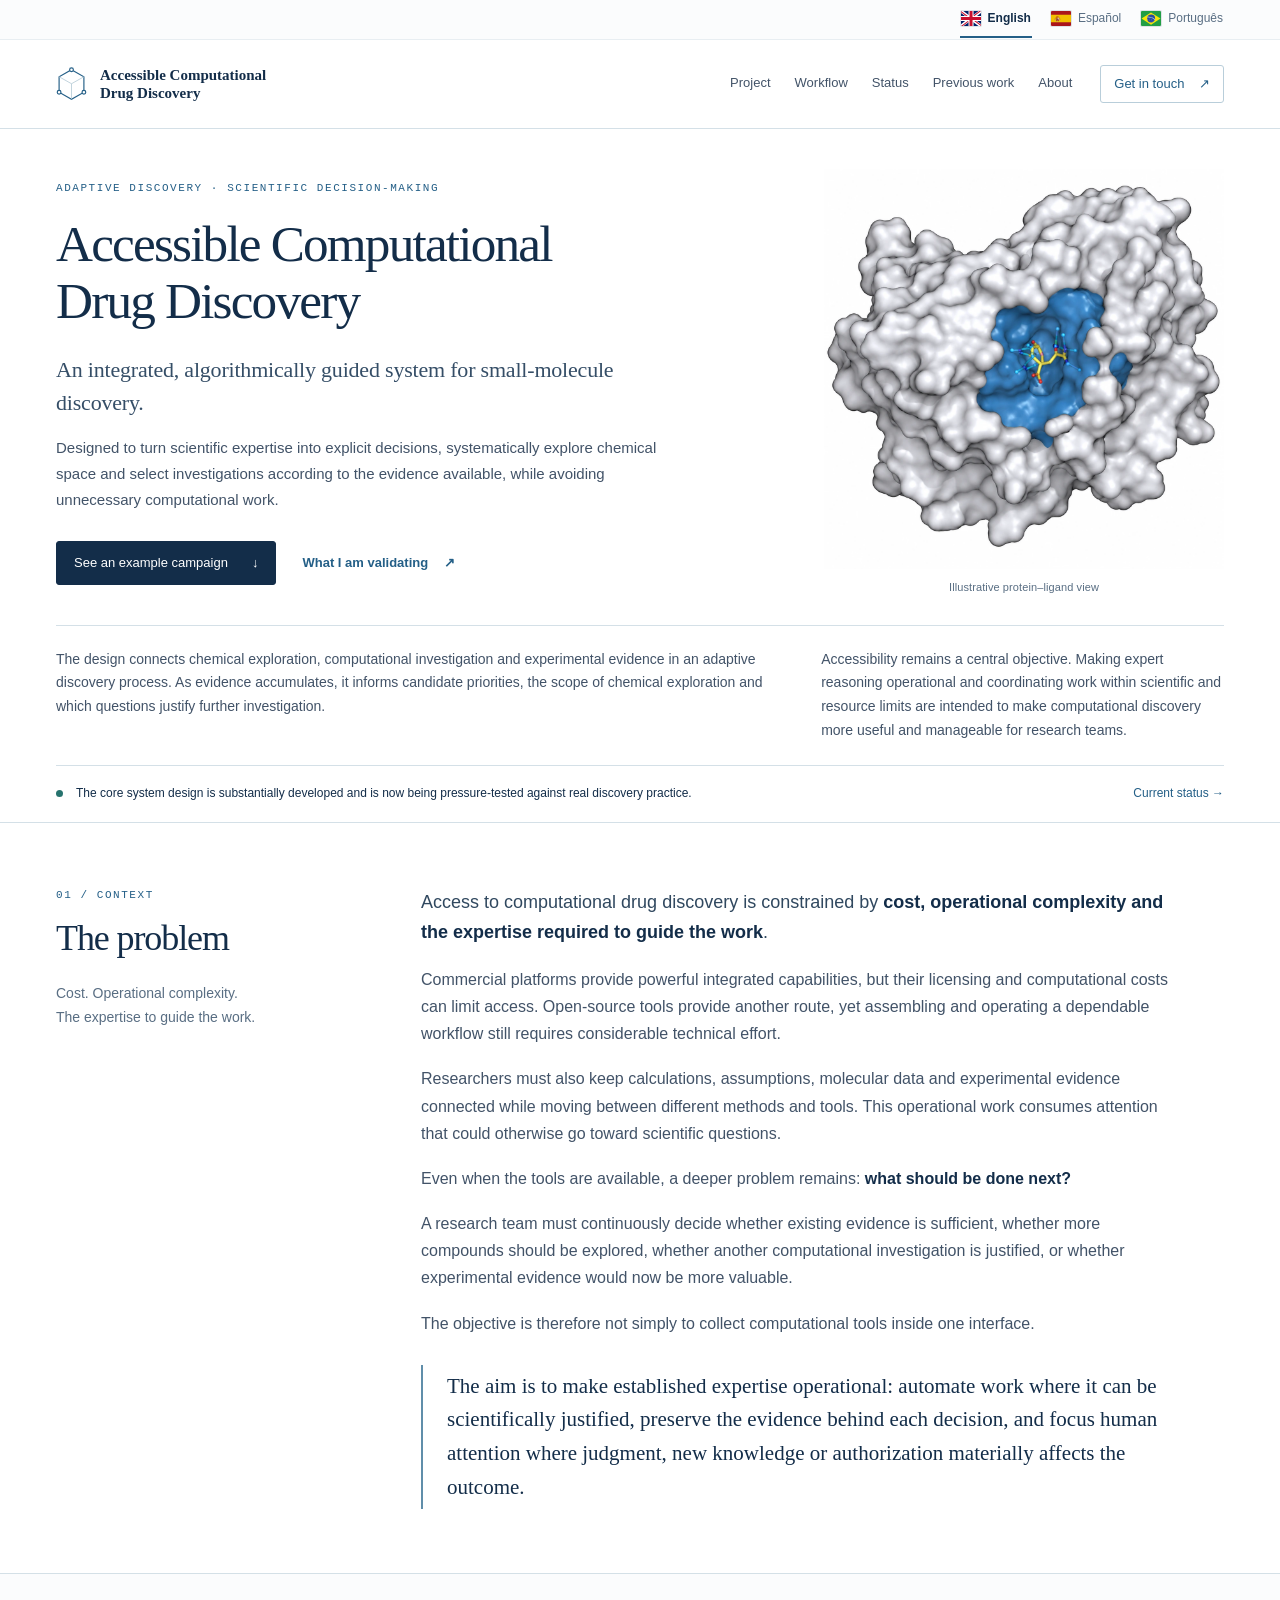
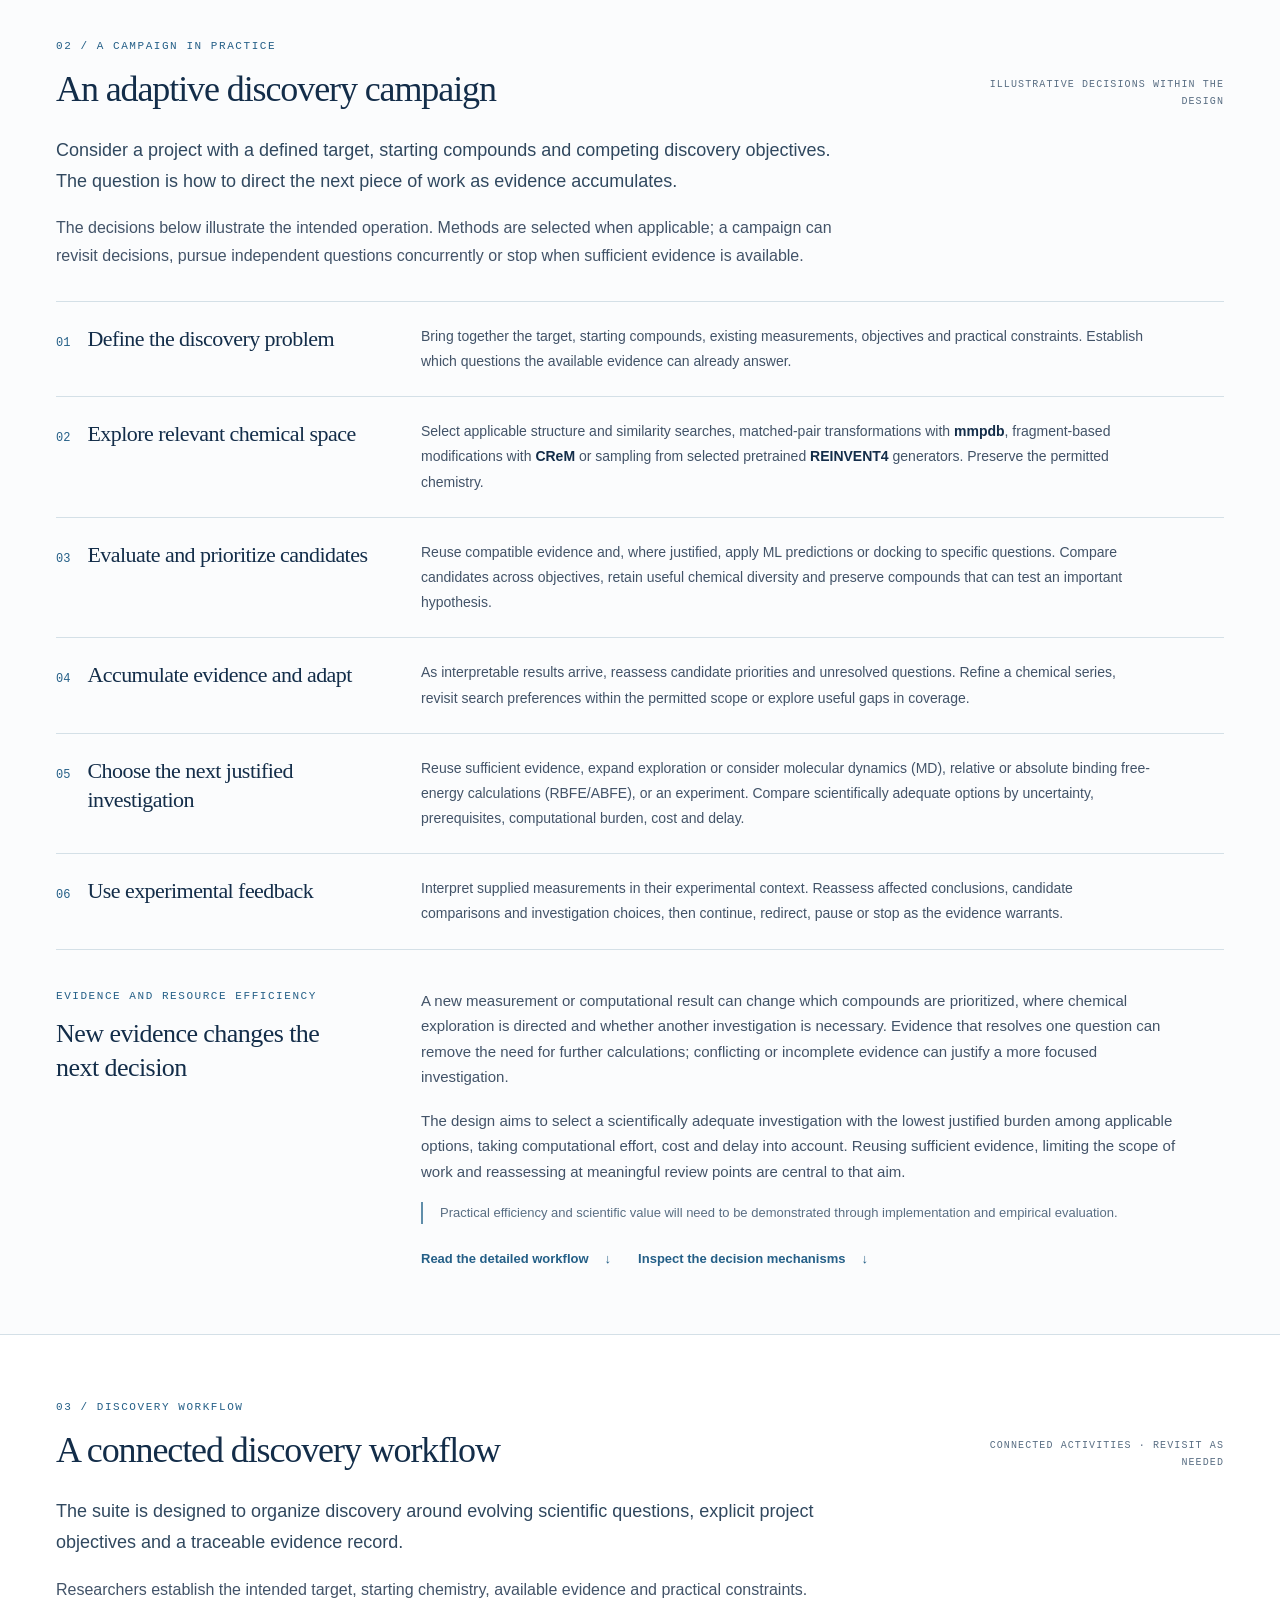
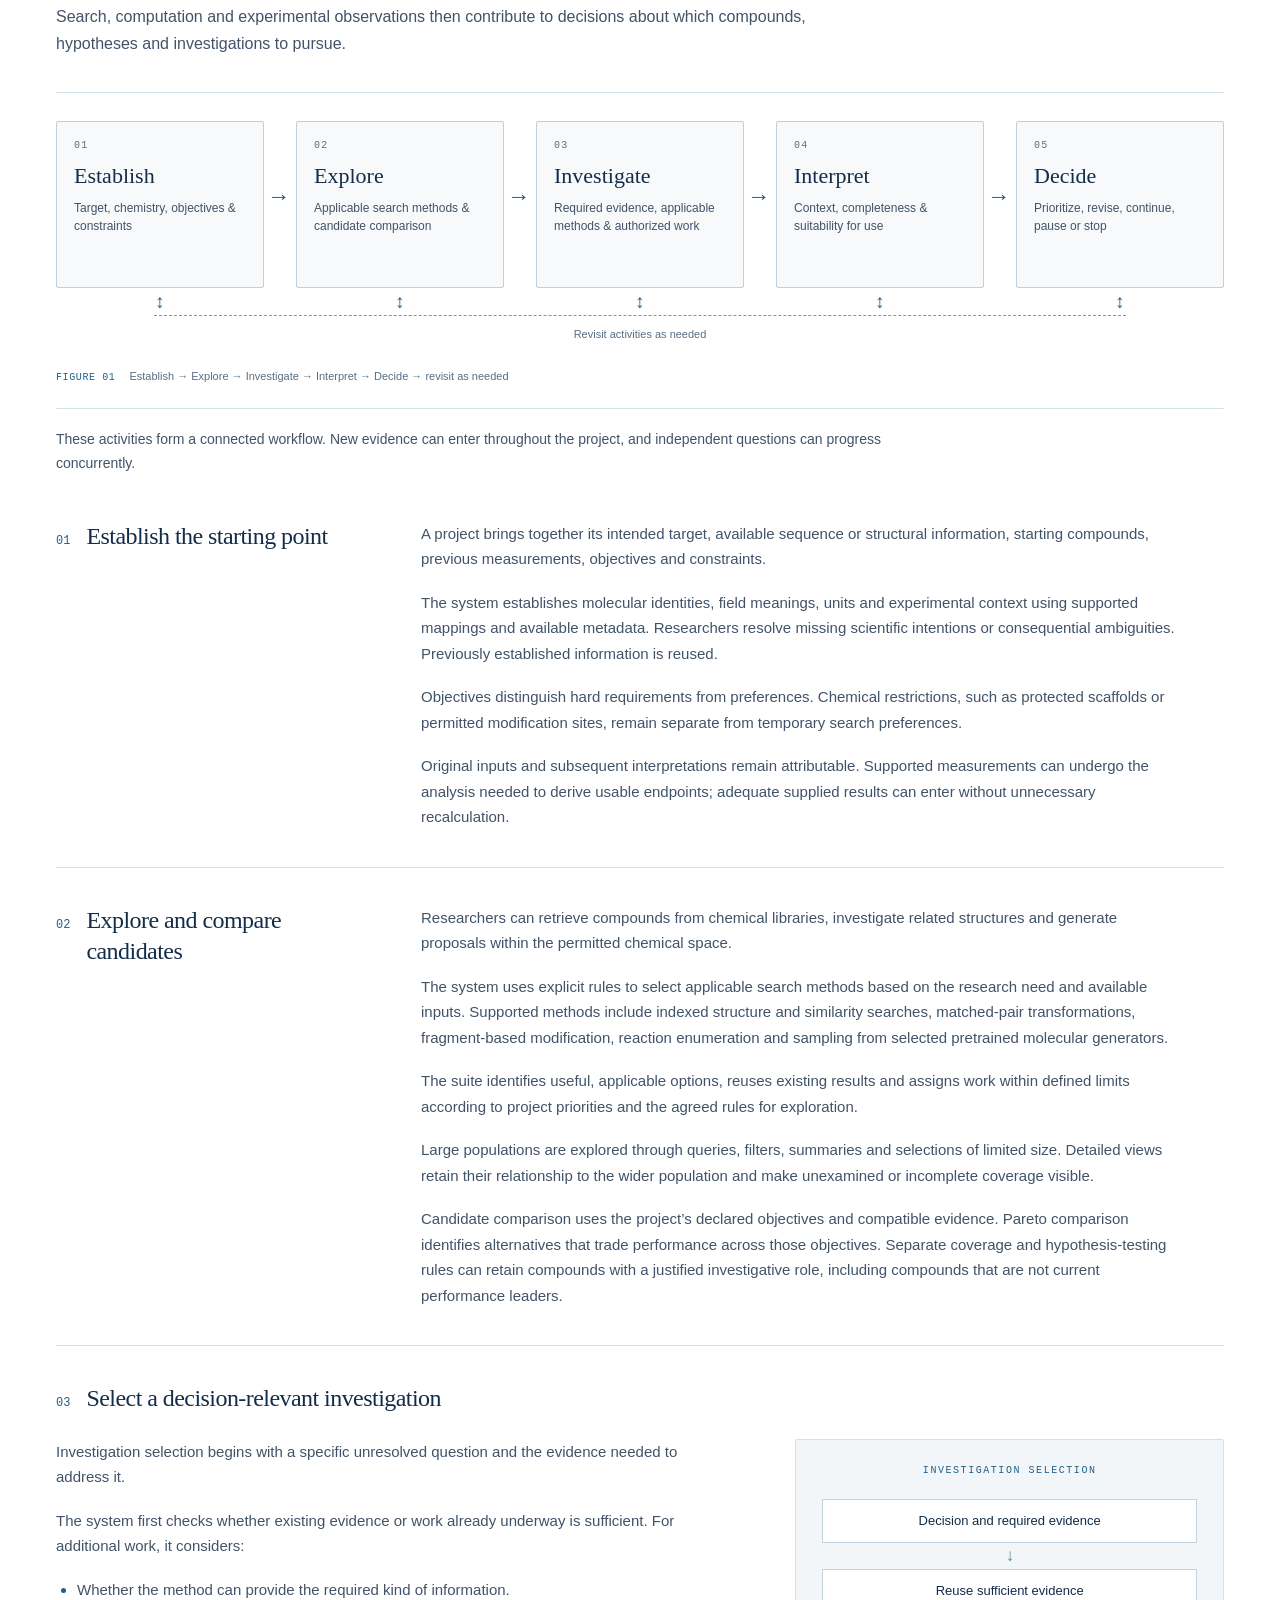
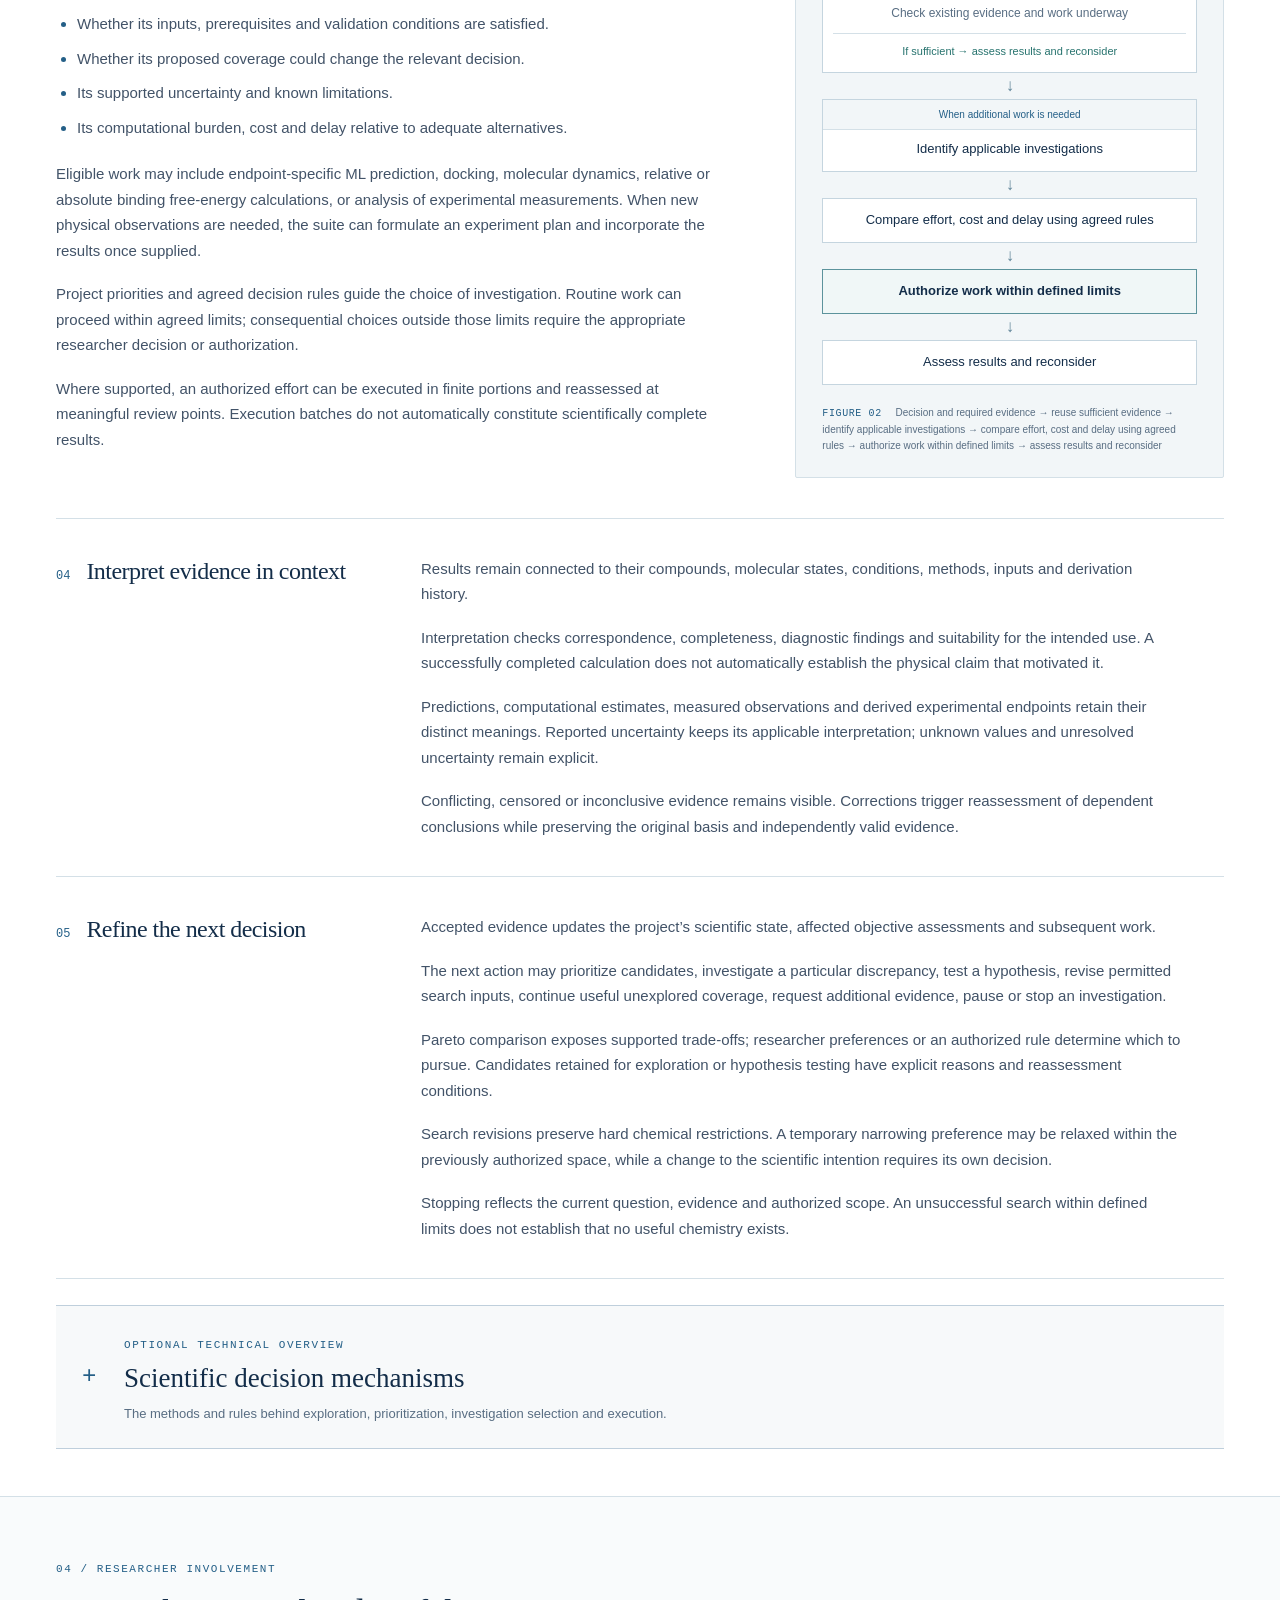
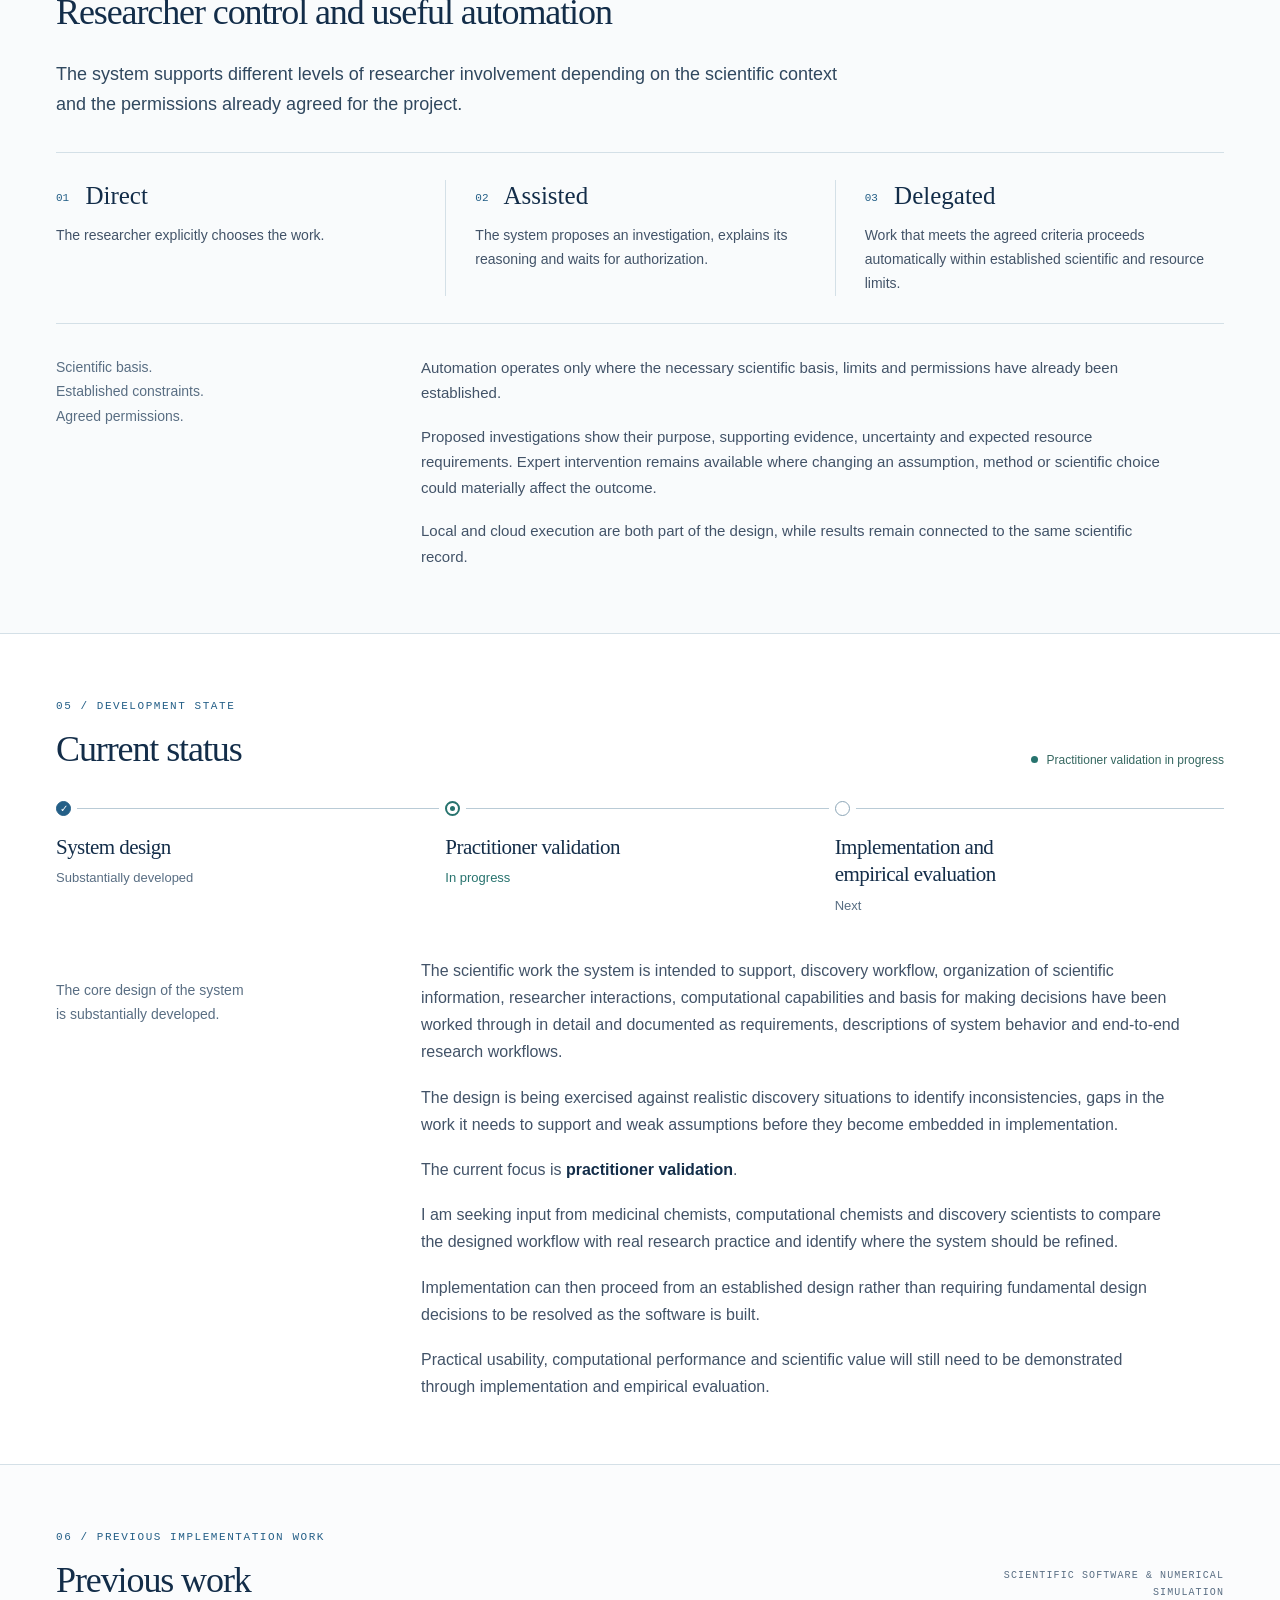
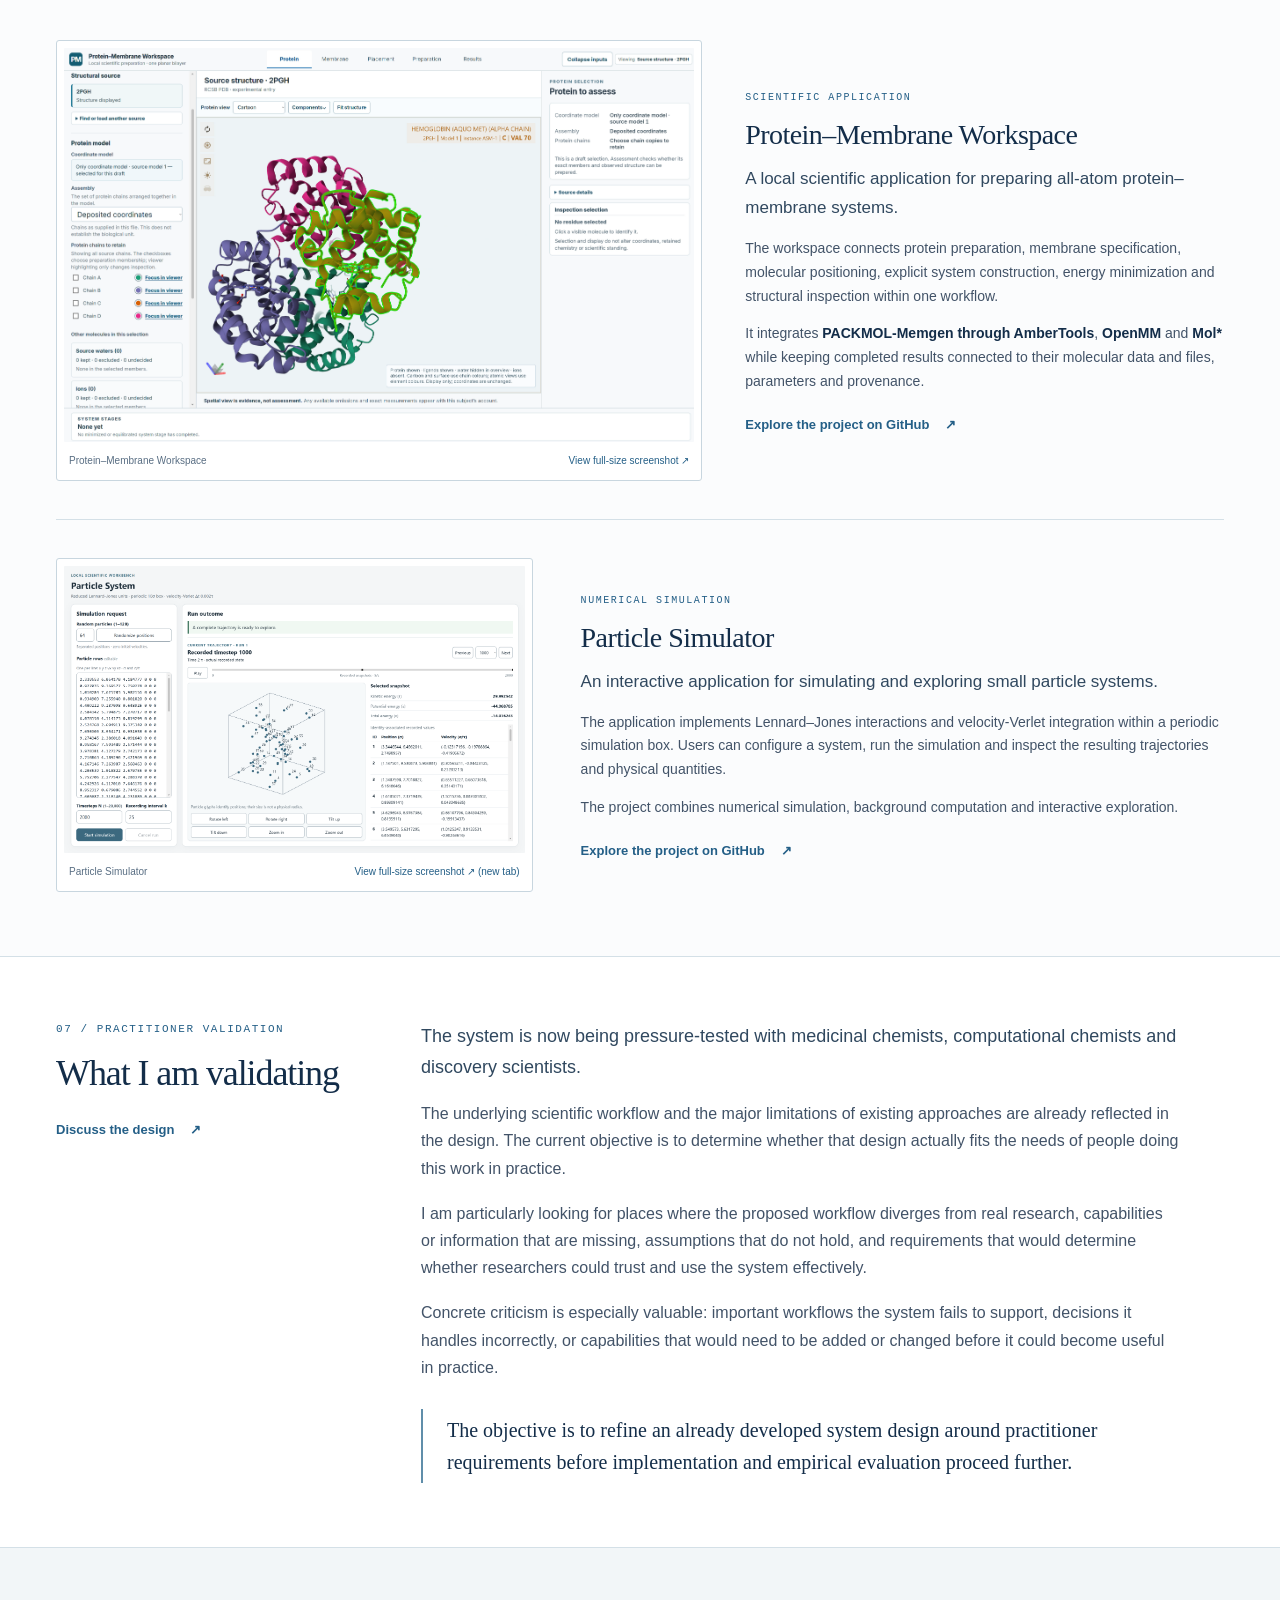
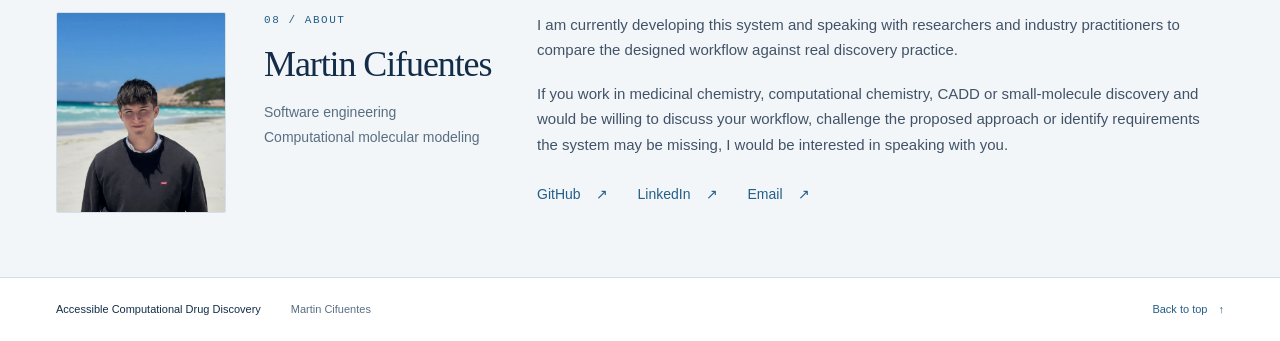
==== commit aa2ed047: "Add adaptive discovery overview and Spanish and Brazilian Portuguese pages" ====
--- a/index.html
+++ b/index.html
@@ -4,15 +4,22 @@
   <meta charset="utf-8">
   <meta name="viewport" content="width=device-width, initial-scale=1">
   <meta name="theme-color" content="#132d49">
-  <meta name="description" content="Designing an integrated platform to make computational molecular modeling and small-molecule discovery workflows more accessible to research teams. A project by Martin Cifuentes.">
+  <meta name="description" content="Designing an adaptive, algorithmically guided system for small-molecule discovery: chemical exploration, evidence-based decisions and scientifically justified computation. A project by Martin Cifuentes.">
   <title>Accessible Computational Drug Discovery — Martin Cifuentes</title>
   <!-- Sharing metadata is static so crawlers do not need JavaScript.
        When moving hosts, run: node scripts/set-site-url.mjs https://your-host/your-project/ -->
   <link rel="canonical" href="https://martin1cifuentes.github.io/accessible-computational-drug-discovery/">
+  <link rel="alternate" hreflang="en" href="https://martin1cifuentes.github.io/accessible-computational-drug-discovery/">
+  <link rel="alternate" hreflang="es" href="https://martin1cifuentes.github.io/accessible-computational-drug-discovery/es/">
+  <link rel="alternate" hreflang="pt-BR" href="https://martin1cifuentes.github.io/accessible-computational-drug-discovery/pt-br/">
+  <link rel="alternate" hreflang="x-default" href="https://martin1cifuentes.github.io/accessible-computational-drug-discovery/">
+  <meta property="og:locale" content="en_GB">
+  <meta property="og:locale:alternate" content="es_ES">
+  <meta property="og:locale:alternate" content="pt_BR">
   <meta property="og:type" content="website">
   <meta property="og:site_name" content="Accessible Computational Drug Discovery">
   <meta property="og:title" content="Accessible Computational Drug Discovery">
-  <meta property="og:description" content="Designing an integrated platform for computational molecular modeling and small-molecule discovery. Core system design substantially developed; practitioner validation in progress.">
+  <meta property="og:description" content="Designing an adaptive system for small-molecule discovery, connecting chemical exploration, accumulated evidence and scientifically justified investigations. Core design substantially developed; practitioner validation in progress.">
   <meta property="og:url" content="https://martin1cifuentes.github.io/accessible-computational-drug-discovery/">
   <meta property="og:image" content="https://martin1cifuentes.github.io/accessible-computational-drug-discovery/assets/social-preview-v2.jpg">
   <meta property="og:image:type" content="image/jpeg">
@@ -21,17 +28,24 @@
   <meta property="og:image:alt" content="Accessible Computational Drug Discovery by Martin Cifuentes. Connected activities: Establish, Explore, Investigate, Interpret, Decide; revisit as needed. New evidence can enter throughout and independent questions can progress concurrently. Practitioner validation in progress.">
   <meta name="twitter:card" content="summary_large_image">
   <meta name="twitter:title" content="Accessible Computational Drug Discovery">
-  <meta name="twitter:description" content="Designing an integrated platform for computational molecular modeling and small-molecule discovery. Core system design substantially developed; practitioner validation in progress.">
+  <meta name="twitter:description" content="Designing an adaptive system for small-molecule discovery, connecting chemical exploration, accumulated evidence and scientifically justified investigations. Core design substantially developed; practitioner validation in progress.">
   <meta name="twitter:image" content="https://martin1cifuentes.github.io/accessible-computational-drug-discovery/assets/social-preview-v2.jpg">
   <meta name="twitter:image:alt" content="Accessible Computational Drug Discovery by Martin Cifuentes. Connected activities: Establish, Explore, Investigate, Interpret, Decide; revisit as needed. New evidence can enter throughout and independent questions can progress concurrently. Practitioner validation in progress.">
   <link rel="icon" href="assets/favicon.svg" type="image/svg+xml">
-  <link rel="stylesheet" href="styles.css">
+  <link rel="stylesheet" href="styles.css?v=20261009-languages">
   <script src="site-config.js" defer></script>
-  <script src="site.js" defer></script>
+  <script src="site.js?v=20261009-languages" defer></script>
 </head>
 <body>
   <a class="skip-link" href="#main">Skip to content</a>
   <header class="site-header">
+    <div class="language-bar">
+      <nav class="container language-switcher" aria-label="Website language">
+        <a href="./" hreflang="en" lang="en" aria-label="English" aria-current="page"><img src="assets/flags/gb.svg" width="20" height="15" alt="" aria-hidden="true"><span>English</span></a>
+        <a href="./es/" hreflang="es" lang="es" aria-label="Español"><img src="assets/flags/es.svg" width="20" height="15" alt="" aria-hidden="true"><span>Español</span></a>
+        <a href="./pt-br/" hreflang="pt-BR" lang="pt-BR" aria-label="Português (Brasil)"><img src="assets/flags/br.svg" width="20" height="15" alt="" aria-hidden="true"><span>Português</span></a>
+      </nav>
+    </div>
     <div class="container header-inner">
       <a class="brand" href="#top" aria-label="Accessible Computational Drug Discovery, home">
         <svg class="brand-mark" viewBox="0 0 40 44" aria-hidden="true"><path d="M20 3 36 12v20L20 41 4 32V12Z"/><path d="m4 12 16 9 16-9M20 21v20"/><circle cx="20" cy="3" r="2.4"/><circle cx="36" cy="32" r="2.4"/><circle cx="4" cy="32" r="2.4"/></svg>
@@ -48,10 +62,11 @@
     <section class="hero container" id="top" aria-labelledby="project-title">
       <div class="hero-main">
         <div class="hero-copy">
-          <p class="eyebrow">Computational molecular modeling · System design</p>
+          <p class="eyebrow">Adaptive discovery · Scientific decision-making</p>
           <h1 id="project-title">Accessible Computational <span class="title-phrase">Drug Discovery</span></h1>
-          <p class="hero-intro">Designing an integrated platform to make computational molecular modeling and small-molecule discovery workflows more accessible to research teams.</p>
-          <div class="hero-actions"><a class="button button-primary" href="#workflow">Explore the system design <span aria-hidden="true">↓</span></a><a class="text-link" href="#validation">What I am validating <span aria-hidden="true">↗</span></a></div>
+          <p class="hero-intro">An integrated, algorithmically guided system for small-molecule discovery.</p>
+          <p class="hero-summary">Designed to turn scientific expertise into explicit decisions, systematically explore chemical space and select investigations according to the evidence available, while avoiding unnecessary computational work.</p>
+          <div class="hero-actions"><a class="button button-primary" href="#campaign">See an example campaign <span aria-hidden="true">↓</span></a><a class="text-link" href="#validation">What I am validating <span aria-hidden="true">↗</span></a></div>
         </div>
         <figure class="hero-figure">
           <img src="assets/protein-ligand-illustration.webp" width="1254" height="1254" fetchpriority="high" decoding="async" alt="Illustrative protein surface with a blue binding pocket surrounding a small molecule shown as sticks.">
@@ -59,8 +74,8 @@
         </figure>
       </div>
       <div class="hero-context prose">
-          <p>Computational drug discovery already provides powerful methods for exploring chemical space, predicting molecular properties, studying binding and supporting experimental decisions. The challenge is often not the existence of these capabilities, but making them accessible, operationally manageable and useful within a coherent scientific workflow.</p>
-          <p>This project connects chemical exploration, computational investigation and experimental evidence around the decisions researchers need to make.</p>
+          <p>The design connects chemical exploration, computational investigation and experimental evidence in an adaptive discovery process. As evidence accumulates, it informs candidate priorities, the scope of chemical exploration and which questions justify further investigation.</p>
+          <p>Accessibility remains a central objective. Making expert reasoning operational and coordinating work within scientific and resource limits are intended to make computational discovery more useful and manageable for research teams.</p>
       </div>
       <div class="hero-status"><span class="status-dot" aria-hidden="true"></span><p><strong>The core system design is substantially developed and is now being pressure-tested against real discovery practice.</strong></p><a href="#status" aria-label="Read the current project status">Current status <span aria-hidden="true">→</span></a></div>
     </section>
@@ -80,9 +95,28 @@
       </div>
     </section>
 
+    <section class="section campaign-section" id="campaign" aria-labelledby="campaign-title">
+      <div class="container">
+        <div class="section-heading"><div><p class="eyebrow">02 / A campaign in practice</p><h2 id="campaign-title">An adaptive discovery campaign</h2></div><span class="margin-label">Illustrative decisions within the design</span></div>
+        <div class="prose section-intro"><p class="lead">Consider a project with a defined target, starting compounds and competing discovery objectives. The question is how to direct the next piece of work as evidence accumulates.</p><p>The decisions below illustrate the intended operation. Methods are selected when applicable; a campaign can revisit decisions, pursue independent questions concurrently or stop when sufficient evidence is available.</p></div>
+        <ol class="campaign-decisions">
+          <li><div class="campaign-step"><span class="step-index" aria-hidden="true">01</span><h3>Define the discovery problem</h3></div><p>Bring together the target, starting compounds, existing measurements, objectives and practical constraints. Establish which questions the available evidence can already answer.</p></li>
+          <li><div class="campaign-step"><span class="step-index" aria-hidden="true">02</span><h3>Explore relevant chemical space</h3></div><p>Select applicable structure and similarity searches, matched-pair transformations with <strong>mmpdb</strong>, fragment-based modifications with <strong>CReM</strong> or sampling from selected pretrained <strong>REINVENT4</strong> generators. Preserve the permitted chemistry.</p></li>
+          <li><div class="campaign-step"><span class="step-index" aria-hidden="true">03</span><h3>Evaluate and prioritize candidates</h3></div><p>Reuse compatible evidence and, where justified, apply ML predictions or docking to specific questions. Compare candidates across objectives, retain useful chemical diversity and preserve compounds that can test an important hypothesis.</p></li>
+          <li><div class="campaign-step"><span class="step-index" aria-hidden="true">04</span><h3>Accumulate evidence and adapt</h3></div><p>As interpretable results arrive, reassess candidate priorities and unresolved questions. Refine a chemical series, revisit search preferences within the permitted scope or explore useful gaps in coverage.</p></li>
+          <li><div class="campaign-step"><span class="step-index" aria-hidden="true">05</span><h3>Choose the next justified investigation</h3></div><p>Reuse sufficient evidence, expand exploration or consider molecular dynamics (MD), relative or absolute binding free-energy calculations (RBFE/ABFE), or an experiment. Compare scientifically adequate options by uncertainty, prerequisites, computational burden, cost and delay.</p></li>
+          <li><div class="campaign-step"><span class="step-index" aria-hidden="true">06</span><h3>Use experimental feedback</h3></div><p>Interpret supplied measurements in their experimental context. Reassess affected conclusions, candidate comparisons and investigation choices, then continue, redirect, pause or stop as the evidence warrants.</p></li>
+        </ol>
+        <div class="evidence-adaptation editorial-grid">
+          <div><p class="eyebrow">Evidence and resource efficiency</p><h3>New evidence changes the next decision</h3></div>
+          <div class="prose"><p>A new measurement or computational result can change which compounds are prioritized, where chemical exploration is directed and whether another investigation is necessary. Evidence that resolves one question can remove the need for further calculations; conflicting or incomplete evidence can justify a more focused investigation.</p><p>The design aims to select a scientifically adequate investigation with the lowest justified burden among applicable options, taking computational effort, cost and delay into account. Reusing sufficient evidence, limiting the scope of work and reassessing at meaningful review points are central to that aim.</p><p class="evidence-qualification">Practical efficiency and scientific value will need to be demonstrated through implementation and empirical evaluation.</p><div class="campaign-links"><a class="text-link" href="#workflow">Read the detailed workflow <span aria-hidden="true">↓</span></a><a class="text-link" href="#mechanisms">Inspect the decision mechanisms <span aria-hidden="true">↓</span></a></div></div>
+        </div>
+      </div>
+    </section>
+
     <section class="section workflow-section" id="workflow" aria-labelledby="workflow-title">
       <div class="container">
-        <div class="section-heading"><div><p class="eyebrow">02 / Discovery workflow</p><h2 id="workflow-title">A connected discovery workflow</h2></div><span class="margin-label">Connected activities · revisit as needed</span></div>
+        <div class="section-heading"><div><p class="eyebrow">03 / Discovery workflow</p><h2 id="workflow-title">A connected discovery workflow</h2></div><span class="margin-label">Connected activities · revisit as needed</span></div>
         <div class="prose section-intro"><p class="lead">The suite is designed to organize discovery around evolving scientific questions, explicit project objectives and a traceable evidence record.</p><p>Researchers establish the intended target, starting chemistry, available evidence and practical constraints. Search, computation and experimental observations then contribute to decisions about which compounds, hypotheses and investigations to pursue.</p></div>
         <figure class="workflow-figure" aria-labelledby="workflow-caption">
           <ol class="workflow-nodes"><li><a href="#establish"><span class="node-number">01</span><strong>Establish</strong><span>Target, chemistry, objectives &amp; constraints</span></a></li>
@@ -134,14 +168,26 @@
 <p>The next action may prioritize candidates, investigate a particular discrepancy, test a hypothesis, revise permitted search inputs, continue useful unexplored coverage, request additional evidence, pause or stop an investigation.</p>
 <p>Pareto comparison exposes supported trade-offs; researcher preferences or an authorized rule determine which to pursue. Candidates retained for exploration or hypothesis testing have explicit reasons and reassessment conditions.</p>
 <p>Search revisions preserve hard chemical restrictions. A temporary narrowing preference may be relaxed within the previously authorized space, while a change to the scientific intention requires its own decision.</p>
-<p>Stopping reflects the current question, evidence and authorized scope. An unsuccessful search within defined limits does not establish that no useful chemistry exists.</p><aside class="technical-note"><h4>Technical approach</h4><p>The design uses pymoo for nondominated comparison and NSGA-II optimization of candidate portfolios within defined limits, with explicit objectives, criteria for including compounds in a portfolio and scientific constraints. RDKit supplies supported fingerprint-diversity selection.</p>
+<p>Stopping reflects the current question, evidence and authorized scope. An unsuccessful search within defined limits does not establish that no useful chemistry exists.</p></div></div>
+
+        <details class="mechanism-details" id="mechanisms">
+          <summary><span><span class="eyebrow">Optional technical overview</span><strong>Scientific decision mechanisms</strong><span class="mechanism-summary">The methods and rules behind exploration, prioritization, investigation selection and execution.</span></span></summary>
+          <div class="mechanism-content">
+            <p class="mechanism-intro">The design combines established computational methods with explicit rules for deciding when their use is scientifically justified. These are roles within the system design; implementation and empirical performance remain to be demonstrated.</p>
+            <section class="mechanism-row" aria-labelledby="mechanism-exploration"><h3 id="mechanism-exploration">Chemical-space exploration</h3><div class="prose"><p><a href="https://www.rdkit.org/docs/GettingStartedInPython.html">RDKit</a> provides molecular representations, structural comparisons and fingerprint-based diversity selection. <a href="https://github.com/rdkit/mmpdb">mmpdb</a> supports transformations drawn from matched molecular pairs; <a href="https://github.com/DrrDom/crem">CReM</a> proposes fragment-based modifications; selected pretrained <a href="https://github.com/MolecularAI/REINVENT4">REINVENT4</a> generators provide another source of molecular proposals.</p><p>Applicability, available inputs and permitted chemistry determine which routes are used.</p></div></section>
+            <section class="mechanism-row" aria-labelledby="mechanism-prioritization"><h3 id="mechanism-prioritization">Multiobjective prioritization</h3><div class="prose"><p>Pareto comparisons expose trade-offs between objectives. Diversity, exploration and hypothesis-testing rules retain scientifically useful alternatives separately from performance-based selection.</p><p>The design uses <a href="https://pymoo.org/">pymoo</a> for nondominated comparison and <a href="https://pymoo.org/algorithms/moo/nsga2.html">NSGA-II</a> optimization of candidate portfolios within defined limits, with explicit objectives, criteria for including compounds in a portfolio and scientific constraints. RDKit supplies supported fingerprint-diversity selection.</p>
 <p>An optional search strategy for candidate populations can be used once its suitability for the intended scientific problem has been established. It can use rank and crowding measures to select parents for new generations and choose which candidates remain in the population, based on performance. Separate rules govern exploration and hypothesis testing.</p>
-<p>Generating molecules, choosing investigations and scheduling work across a project remain separate tasks. Selected candidates are checked against the original scientific problem, including its objectives, inclusion criteria and scientific constraints. Changing an optimization method requires preserving that problem and establishing that the replacement behaves appropriately for the intended use before it is adopted.</p></aside></div></div>
+<p>Generating molecules, choosing investigations and scheduling work across a project remain separate tasks. Selected candidates are checked against the original scientific problem, including its objectives, inclusion criteria and scientific constraints. Changing an optimization method requires preserving that problem and establishing that the replacement behaves appropriately for the intended use before it is adopted.</p></div></section>
+            <section class="mechanism-row" aria-labelledby="mechanism-investigations"><h3 id="mechanism-investigations">Investigation selection</h3><div class="prose"><p>Explicit checks assess the required evidence, method applicability, prerequisites, supported uncertainty and scientific adequacy. Existing evidence and work already underway are considered before additional work is selected.</p><p>Computational effort, cost and delay are compared among adequate alternatives using agreed project rules. A lower-cost method is useful only if it can provide evidence suited to the decision.</p></div></section>
+            <section class="mechanism-row" aria-labelledby="mechanism-adaptation"><h3 id="mechanism-adaptation">Adaptation as evidence accumulates</h3><div class="prose"><p>New evidence changes affected objective assessments, candidate priorities and unresolved questions. Search can focus on promising chemistry or explore alternatives with a justified information-gathering role.</p><p>This balances pursuing current leads with exploration and hypothesis testing. Hard chemical restrictions and researcher authorization continue to govern changes in scope.</p></div></section>
+            <section class="mechanism-row" aria-labelledby="mechanism-execution"><h3 id="mechanism-execution">Execution and provenance</h3><div class="prose"><p>The execution design includes <a href="https://aiida.readthedocs.io/projects/aiida-core/en/stable/intro/index.html">AiiDA</a> for computational workflows and provenance tracking, with local, high-performance computing (HPC) and cloud resources part of the design.</p><p>Delegated work remains subject to established scientific and resource limits, with reassessment at meaningful review points. Execution infrastructure carries out authorized work; the scientific decision rules determine which work is justified.</p></div></section>
+          </div>
+        </details>
       </div>
     </section>
 
     <section class="section control-section" id="researcher-control" aria-labelledby="control-title">
-      <div class="container"><div class="section-heading"><div><p class="eyebrow">03 / Researcher involvement</p><h2 id="control-title">Researcher control and useful automation</h2></div></div>
+      <div class="container"><div class="section-heading"><div><p class="eyebrow">04 / Researcher involvement</p><h2 id="control-title">Researcher control and useful automation</h2></div></div>
         <p class="section-intro lead">The system supports different levels of researcher involvement depending on the scientific context and the permissions already agreed for the project.</p>
         <dl class="control-modes"><div><dt><span>01</span> Direct</dt><dd>The researcher explicitly chooses the work.</dd></div><div><dt><span>02</span> Assisted</dt><dd>The system proposes an investigation, explains its reasoning and waits for authorization.</dd></div><div><dt><span>03</span> Delegated</dt><dd>Work that meets the agreed criteria proceeds automatically within established scientific and resource limits.</dd></div></dl>
         <div class="editorial-grid control-notes"><p class="aside-note">Scientific basis.<br>Established constraints.<br>Agreed permissions.</p><div class="prose"><p>Automation operates only where the necessary scientific basis, limits and permissions have already been established.</p><p>Proposed investigations show their purpose, supporting evidence, uncertainty and expected resource requirements. Expert intervention remains available where changing an assumption, method or scientific choice could materially affect the outcome.</p><p>Local and cloud execution are both part of the design, while results remain connected to the same scientific record.</p></div></div>
@@ -149,20 +195,20 @@
     </section>
 
     <section class="section" id="status" aria-labelledby="status-title"><div class="container">
-      <div class="section-heading"><div><p class="eyebrow">04 / Development state</p><h2 id="status-title">Current status</h2></div><span class="current-label"><span class="status-dot" aria-hidden="true"></span> Practitioner validation in progress</span></div>
+      <div class="section-heading"><div><p class="eyebrow">05 / Development state</p><h2 id="status-title">Current status</h2></div><span class="current-label"><span class="status-dot" aria-hidden="true"></span> Practitioner validation in progress</span></div>
       <ol class="status-stages"><li class="developed"><span class="stage-marker" aria-hidden="true">✓</span><h3>System design</h3><p>Substantially developed</p></li><li class="in-progress"><span class="stage-marker" aria-hidden="true"></span><h3>Practitioner validation</h3><p>In progress</p></li><li><span class="stage-marker" aria-hidden="true"></span><h3>Implementation and<br>empirical evaluation</h3><p>Next</p></li></ol>
       <div class="editorial-grid"><p class="aside-note">The core design of the system<br>is substantially developed.</p><div class="prose"><p>The scientific work the system is intended to support, discovery workflow, organization of scientific information, researcher interactions, computational capabilities and basis for making decisions have been worked through in detail and documented as requirements, descriptions of system behavior and end-to-end research workflows.</p><p>The design is being exercised against realistic discovery situations to identify inconsistencies, gaps in the work it needs to support and weak assumptions before they become embedded in implementation.</p><p>The current focus is <strong>practitioner validation</strong>.</p><p>I am seeking input from medicinal chemists, computational chemists and discovery scientists to compare the designed workflow with real research practice and identify where the system should be refined.</p><p>Implementation can then proceed from an established design rather than requiring fundamental design decisions to be resolved as the software is built.</p><p>Practical usability, computational performance and scientific value will still need to be demonstrated through implementation and empirical evaluation.</p></div></div>
     </div></section>
 
     <section class="section work-section" id="previous-work" aria-labelledby="work-title"><div class="container">
-      <div class="section-heading"><div><p class="eyebrow">05 / Previous implementation work</p><h2 id="work-title">Previous work</h2></div><span class="margin-label">Scientific software &amp; numerical simulation</span></div>
+      <div class="section-heading"><div><p class="eyebrow">06 / Previous implementation work</p><h2 id="work-title">Previous work</h2></div><span class="margin-label">Scientific software &amp; numerical simulation</span></div>
       <article class="project project-featured" aria-labelledby="protein-title"><div class="project-visual" data-project-image="protein"><a class="screenshot-link" href="assets/protein-membrane-workspace.png" target="_blank" rel="noopener" aria-label="View the Protein–Membrane Workspace screenshot at full size (opens in a new tab)"><img src="assets/protein-membrane-workspace.png" width="2866" height="1788" loading="lazy" decoding="async" alt="Protein–Membrane Workspace displaying source structure 2PGH, with protein-chain selection controls, a molecular structure viewer and the protein assessment panel."><span class="screenshot-caption">Protein–Membrane Workspace <span>View full-size screenshot ↗</span></span></a></div><div class="project-copy prose"><span class="eyebrow">Scientific application</span><h3 id="protein-title">Protein–Membrane Workspace</h3><p class="lead">A local scientific application for preparing all-atom protein–membrane systems.</p><p>The workspace connects protein preparation, membrane specification, molecular positioning, explicit system construction, energy minimization and structural inspection within one workflow.</p><p>It integrates <strong>PACKMOL-Memgen through AmberTools</strong>, <strong>OpenMM</strong> and <strong>Mol*</strong> while keeping completed results connected to their molecular data and files, parameters and provenance.</p><a class="text-link" data-project-link="protein" href="https://github.com/martin1cifuentes/protein-membrane-system" aria-label="Explore Protein–Membrane Workspace on GitHub">Explore the project on GitHub <span aria-hidden="true">↗</span></a></div></article>
       <article class="project project-secondary" aria-labelledby="particle-title"><div class="project-visual" data-project-image="particle"><a class="screenshot-link" href="assets/particle-simulator.png" target="_blank" rel="noopener"><img src="assets/particle-simulator.png" width="2880" height="1798" loading="lazy" decoding="async" alt="Particle Simulator workbench showing 64 particles at recorded timestep 1000, with simulation controls and an energy table."><span class="screenshot-caption">Particle Simulator <span>View full-size screenshot ↗ (new tab)</span></span></a></div><div class="project-copy prose"><span class="eyebrow">Numerical simulation</span><h3 id="particle-title">Particle Simulator</h3><p class="lead">An interactive application for simulating and exploring small particle systems.</p><p>The application implements Lennard–Jones interactions and velocity-Verlet integration within a periodic simulation box. Users can configure a system, run the simulation and inspect the resulting trajectories and physical quantities.</p><p>The project combines numerical simulation, background computation and interactive exploration.</p><a class="text-link" data-project-link="particle" href="https://github.com/martin1cifuentes/Particle-Simulation" aria-label="Explore Particle Simulator on GitHub">Explore the project on GitHub <span aria-hidden="true">↗</span></a></div></article>
     </div></section>
 
-    <section class="section validation-section" id="validation" aria-labelledby="validation-title"><div class="container editorial-grid"><div class="section-aside"><p class="eyebrow">06 / Practitioner validation</p><h2 id="validation-title">What I am validating</h2><a class="text-link" href="mailto:martincifuentesgomez1@gmail.com">Discuss the design <span aria-hidden="true">↗</span></a></div><div class="prose"><p class="lead">The system is now being pressure-tested with medicinal chemists, computational chemists and discovery scientists.</p><p>The underlying scientific workflow and the major limitations of existing approaches are already reflected in the design. The current objective is to determine whether that design actually fits the needs of people doing this work in practice.</p><p>I am particularly looking for places where the proposed workflow diverges from real research, capabilities or information that are missing, assumptions that do not hold, and requirements that would determine whether researchers could trust and use the system effectively.</p><p>Concrete criticism is especially valuable: important workflows the system fails to support, decisions it handles incorrectly, or capabilities that would need to be added or changed before it could become useful in practice.</p><blockquote>The objective is to refine an already developed system design around practitioner requirements before implementation and empirical evaluation proceed further.</blockquote></div></div></section>
-
-    <section class="section about-section" id="about" aria-labelledby="about-title"><div class="container about-layout"><img class="about-portrait" src="assets/martin-cifuentes.webp" width="532" height="630" loading="lazy" decoding="async" alt="Martin Cifuentes"><div class="section-aside"><p class="eyebrow">07 / About</p><h2 id="about-title">Martin Cifuentes</h2><p class="aside-note">Software engineering<br>Computational molecular modeling</p></div><div class="prose"><p>I am currently developing this system and speaking with researchers and industry practitioners to compare the designed workflow against real discovery practice.</p><p>If you work in medicinal chemistry, computational chemistry, CADD or small-molecule discovery and would be willing to discuss your workflow, challenge the proposed approach or identify requirements the system may be missing, I would be interested in speaking with you.</p><div class="contact-links"><a href="https://github.com/martin1cifuentes">GitHub <span aria-hidden="true">↗</span></a><a href="https://www.linkedin.com/in/martin-cifuentes-3029b9334/">LinkedIn <span aria-hidden="true">↗</span></a><a href="mailto:martincifuentesgomez1@gmail.com">Email <span aria-hidden="true">↗</span></a></div></div></div></section>
+    <section class="section validation-section" id="validation" aria-labelledby="validation-title"><div class="container editorial-grid"><div class="section-aside"><p class="eyebrow">07 / Practitioner validation</p><h2 id="validation-title">What I am validating</h2><a class="text-link" href="mailto:martincifuentesgomez1@gmail.com">Discuss the design <span aria-hidden="true">↗</span></a></div><div class="prose"><p class="lead">The system is now being pressure-tested with medicinal chemists, computational chemists and discovery scientists.</p><p>The underlying scientific workflow and the major limitations of existing approaches are already reflected in the design. The current objective is to determine whether that design actually fits the needs of people doing this work in practice.</p><p>I am particularly looking for places where the proposed workflow diverges from real research, capabilities or information that are missing, assumptions that do not hold, and requirements that would determine whether researchers could trust and use the system effectively.</p><p>Concrete criticism is especially valuable: important workflows the system fails to support, decisions it handles incorrectly, or capabilities that would need to be added or changed before it could become useful in practice.</p><blockquote>The objective is to refine an already developed system design around practitioner requirements before implementation and empirical evaluation proceed further.</blockquote></div></div></section>
+
+    <section class="section about-section" id="about" aria-labelledby="about-title"><div class="container about-layout"><img class="about-portrait" src="assets/martin-cifuentes.webp" width="532" height="630" loading="lazy" decoding="async" alt="Martin Cifuentes"><div class="section-aside"><p class="eyebrow">08 / About</p><h2 id="about-title">Martin Cifuentes</h2><p class="aside-note">Software engineering<br>Computational molecular modeling</p></div><div class="prose"><p>I am currently developing this system and speaking with researchers and industry practitioners to compare the designed workflow against real discovery practice.</p><p>If you work in medicinal chemistry, computational chemistry, CADD or small-molecule discovery and would be willing to discuss your workflow, challenge the proposed approach or identify requirements the system may be missing, I would be interested in speaking with you.</p><div class="contact-links"><a href="https://github.com/martin1cifuentes">GitHub <span aria-hidden="true">↗</span></a><a href="https://www.linkedin.com/in/martin-cifuentes-3029b9334/">LinkedIn <span aria-hidden="true">↗</span></a><a href="mailto:martincifuentesgomez1@gmail.com">Email <span aria-hidden="true">↗</span></a></div></div></div></section>
   </main>
   <footer class="site-footer"><div class="container footer-inner"><span>Accessible Computational Drug Discovery</span><span>Martin Cifuentes</span><a href="#top">Back to top <span aria-hidden="true">↑</span></a></div></footer>
 </body>
--- a/styles.css
+++ b/styles.css
@@ -20,7 +20,7 @@
  .workflow-nodes:after{content:'→';position:absolute;left:17px;top:25px;color:var(--accent);font-size:17px}
  .return-path{display:none}
 }
-@media(max-width:359px){.brand-mark{display:none}.header-inner{column-gap:8px}.image-placeholder{aspect-ratio:auto;min-height:205px}.placeholder-name{font-size:24px}}.screenshot-link{display:block;text-decoration:none}.screenshot-caption{display:flex;justify-content:space-between;gap:12px;padding:11px 5px 4px;color:var(--muted);font-size:10px;line-height:1.6}.screenshot-caption span{color:var(--accent)}.screenshot-link:hover .screenshot-caption span{text-decoration:underline}@media(max-width:620px){.screenshot-caption{flex-wrap:wrap;gap:3px 12px}}
+@media(max-width:359px){.brand-mark{display:none}.header-inner{column-gap:8px}.image-placeholder{aspect-ratio:auto;min-height:205px}.placeholder-name{font-size:24px}}.screenshot-link{display:block;text-decoration:none}.screenshot-caption{display:flex;justify-content:space-between;gap:12px;padding:11px 5px 4px;color:var(--muted);font-size:10px;line-height:1.6}.screenshot-caption span{color:var(--accent)}.screenshot-link:hover .screenshot-caption span{text-decoration:underline}@media(max-width:620px){.screenshot-caption{flex-wrap:wrap;gap:3px 12px}}
 /* Opening illustration complements the introduction; scientific context stays in prose. */
 .hero-main{display:grid;grid-template-columns:minmax(0,1.55fr) minmax(0,1fr);gap:40px;align-items:center}
 .hero-copy,.hero-figure{min-width:0}
@@ -37,8 +37,8 @@
 @media(max-width:850px){.hero-main{grid-template-columns:1fr;gap:25px}.hero-copy h1{max-width:680px;font-size:48px}.hero-figure{max-width:310px;justify-self:center}.hero .hero-context{grid-template-columns:minmax(0,1.5fr) minmax(0,1fr);margin-top:25px}}
 @media(max-width:620px){.hero-copy>.eyebrow{font-size:9px;letter-spacing:1.15px;max-width:280px;margin-bottom:15px}.hero-copy h1{font-size:40px;letter-spacing:-1.45px}.hero-copy .hero-intro{margin-top:20px;font-size:21px}.hero-figure{max-width:275px}.hero-figure figcaption{font-size:10px;margin-top:8px}.hero .hero-context{display:block;font-size:14px;padding-top:20px}.hero .hero-context p+p{margin-top:14px}.hero .hero-status{margin-top:23px}}
 @media(max-width:359px){.hero-copy h1{font-size:35px}.hero-figure{max-width:245px}}
-@media print{.hero-main{grid-template-columns:1.6fr 1fr;gap:25px}.hero-copy h1{font-size:32pt}.hero-copy .hero-intro{font-size:15pt}.hero-figure{max-width:230px}.hero .hero-context{font-size:11pt}}
-.title-phrase{white-space:nowrap}
+@media print{.hero-main{grid-template-columns:1.6fr 1fr;gap:25px}.hero-copy h1{font-size:32pt}.hero-copy .hero-intro{font-size:15pt}.hero-figure{max-width:230px}.hero .hero-context{font-size:11pt}}
+.title-phrase{white-space:nowrap}
 /* Personal introduction: portrait, identity and research context. */
 .about-layout{display:grid;grid-template-columns:170px 235px minmax(0,1fr);gap:38px;align-items:start}
 .about-layout>*{min-width:0}
@@ -46,7 +46,7 @@
 .about-layout .section-aside .aside-note{display:block;font-size:14px;margin-top:15px}
 @media(max-width:1100px){.about-layout{grid-template-columns:148px minmax(0,1fr);gap:28px 32px}.about-layout>.prose{grid-column:1/-1}.about-layout .section-aside h2{max-width:none}}
 @media(max-width:620px){.about-layout{grid-template-columns:110px minmax(0,1fr);gap:25px 20px}.about-layout .section-aside .aside-note{font-size:13px;line-height:1.65;margin-top:10px}}
-@media(max-width:359px){.about-layout{grid-template-columns:96px minmax(0,1fr);column-gap:18px}.about-layout .section-aside h2{font-size:28px}}
+@media(max-width:359px){.about-layout{grid-template-columns:96px minmax(0,1fr);column-gap:18px}.about-layout .section-aside h2{font-size:28px}}
 /* Discovery activities share a revisit path rather than a mandatory restart. */
 .workflow-revisit{position:relative;display:grid;grid-template-columns:repeat(5,minmax(0,1fr));column-gap:32px;text-align:center;color:var(--accent)}
 .workflow-revisit:before{content:'';position:absolute;left:8.4%;right:8.4%;top:27px;border-top:1px dashed #7698ad}
@@ -60,4 +60,56 @@
 .decision-condition{display:block;padding:7px 8px;margin:-12px -10px 10px;border-bottom:1px solid var(--line);background:var(--soft);font-size:10px;line-height:1.5;color:var(--accent)}
 @media(max-width:1100px){.workflow-revisit{column-gap:22px}}
 @media(max-width:850px){.workflow-revisit{display:block;margin:14px auto 0;max-width:570px;padding-left:26px;text-align:left}.workflow-revisit:before,.workflow-revisit>span,.workflow-nodes:after{display:none}.workflow-nodes li:before{content:'↔';position:absolute;left:-26px;top:calc(50% - 10px);font-size:17px;line-height:20px;color:var(--accent);background:var(--paper)}.workflow-context-note{font-size:14px}}
-@media(max-width:620px){.workflow-context-note{font-size:13px}.decision-condition{font-size:9px}.investigation-criteria{padding-left:19px}}
+@media(max-width:620px){.workflow-context-note{font-size:13px}.decision-condition{font-size:9px}.investigation-criteria{padding-left:19px}}
+
+/* An illustrative campaign connects the overview to the detailed workflow. */
+.hero-summary{max-width:630px;margin-top:16px;font-size:15px;line-height:1.75}
+.campaign-section{background:#fbfcfd}
+.campaign-decisions{list-style:none;padding:0;margin:32px 0 0;border-top:1px solid var(--line)}
+.campaign-decisions>li{display:grid;grid-template-columns:330px minmax(0,1fr);gap:35px;padding:22px 0;border-bottom:1px solid var(--line)}
+.campaign-step{display:flex;align-items:baseline;gap:17px}
+.campaign-step h3{font-size:22px;line-height:1.35}
+.campaign-decisions>li>p{font-size:14px;line-height:1.8;max-width:730px}
+.evidence-adaptation{margin-top:38px}
+.evidence-adaptation h3{margin-top:12px;font-size:26px;line-height:1.3}
+.evidence-adaptation .prose{font-size:15px}
+.evidence-qualification{border-left:2px solid #608eaa;padding-left:17px;color:var(--muted);font-size:13px}
+.campaign-links{display:flex;flex-wrap:wrap;gap:14px 27px;margin-top:24px}
+.mechanism-details{margin:26px 0 15px;border-block:1px solid #bfcfdc;background:#f7f9fa;scroll-margin-top:18px}
+.mechanism-details>summary{position:relative;cursor:pointer;padding:23px 26px;display:flex;align-items:center;gap:22px;color:var(--ink)}
+.mechanism-details>summary::-webkit-details-marker{display:none}
+.mechanism-details>summary:before{content:'+';font-size:24px;font-family:var(--mono);font-weight:400;color:var(--accent);flex-shrink:0;width:20px}
+.mechanism-details[open]>summary:before{content:'−'}
+.mechanism-details>summary:hover{background:#edf3f6}
+.mechanism-details>summary:focus-visible{outline:2px solid var(--accent);outline-offset:3px}
+.mechanism-details>summary>span{display:block;min-width:0}
+.mechanism-details>summary strong{display:block;font-family:var(--serif);font-size:27px;line-height:1.3;font-weight:500;margin-top:5px}
+.mechanism-summary{display:block;color:var(--muted);font-size:13px;line-height:1.7;margin-top:7px}
+.mechanism-content{padding:0 26px 8px;border-top:1px solid var(--line)}
+.mechanism-intro{font-size:14px;line-height:1.8;max-width:800px;padding:23px 0}
+.mechanism-row{display:grid;grid-template-columns:280px minmax(0,1fr);gap:35px;padding:25px 0;border-top:1px solid var(--line)}
+.mechanism-row h3{font-size:23px;line-height:1.35}
+.mechanism-row .prose{font-size:14px;line-height:1.8}
+@media(max-width:1100px){.campaign-decisions>li{grid-template-columns:240px minmax(0,1fr);gap:35px}.mechanism-row{grid-template-columns:210px minmax(0,1fr);gap:28px}}
+@media(max-width:850px){.campaign-decisions>li{grid-template-columns:210px minmax(0,1fr);gap:28px}.mechanism-row{grid-template-columns:1fr;gap:14px}.hero-summary{max-width:650px}}
+@media(max-width:620px){.hero-summary{font-size:14px}.campaign-decisions>li{grid-template-columns:1fr;gap:12px;padding:21px 0}.campaign-step{gap:14px}.campaign-step h3{font-size:23px}.campaign-decisions>li>p{padding-left:28px}.evidence-adaptation{margin-top:30px;gap:20px}.evidence-adaptation h3{font-size:26px}.mechanism-details>summary{padding:20px 15px;gap:12px}.mechanism-details>summary strong{font-size:24px}.mechanism-summary{font-size:12px}.mechanism-content{padding:0 19px 4px}.mechanism-intro{font-size:13px}.mechanism-row{padding-block:22px}}
+@media print{.campaign-decisions>li{break-inside:avoid}.mechanism-details>.mechanism-content{display:block!important}.mechanism-details>summary:before{display:none}.mechanism-details{background:white}.hero-summary{font-size:11pt}}
+
+/* Language selection remains visible and usable without scripts or emoji fonts. */
+.language-bar{border-bottom:1px solid #e8eef2;background:#fbfcfd}
+.language-switcher{display:flex;justify-content:flex-end;align-items:center;gap:18px;min-height:39px}
+.language-switcher a{display:inline-flex;align-items:center;gap:7px;min-height:36px;padding:4px 1px;font-size:12px;line-height:1.4;color:var(--muted);text-decoration:none;border-bottom:2px solid transparent}
+.language-switcher a:hover,.language-switcher a[aria-current="page"]{color:var(--ink);border-bottom-color:var(--accent)}
+.language-switcher a[aria-current="page"]{font-weight:600}
+.language-switcher img{display:block;width:20px;height:15px;object-fit:cover;box-shadow:0 0 0 1px #132d4920;border-radius:1px}
+html{scroll-padding-top:149px}
+html:not([lang="en"]) .title-phrase{white-space:normal}
+html:not([lang="en"]) .header-inner{gap:20px}
+html:not([lang="en"]) .brand{font-size:14px;max-width:280px;flex-shrink:1}
+html:not([lang="en"]) .brand-mark{flex-shrink:0}
+html:not([lang="en"]) .main-nav{gap:18px}
+@media(max-width:1100px){html:not([lang="en"]) .header-inner{flex-wrap:wrap;padding-top:14px;gap:8px 20px}html:not([lang="en"]) .header-contact{margin-left:auto}html:not([lang="en"]) .main-nav{order:3;flex-basis:100%;margin-left:0;justify-content:space-between;flex-wrap:wrap;gap:4px 16px;min-height:40px}html:not([lang="en"]){scroll-padding-top:165px}}
+@media(max-width:850px){html{scroll-padding-top:173px}}
+@media(max-width:620px){.language-switcher{justify-content:center;gap:23px;min-height:40px}.language-switcher a{min-height:40px;font-size:11px;gap:6px}.language-switcher img{width:20px;height:15px}html,html:not([lang="en"]){scroll-padding-top:180px}html:not([lang="en"]) .brand{font-size:12px;max-width:220px}html:not([lang="en"]) .header-contact{font-size:11px}.main-nav{flex-wrap:wrap;justify-content:flex-start;column-gap:16px;row-gap:0}.main-nav a{padding-block:5px}.header-inner{padding-bottom:5px}}
+@media(max-width:359px){.language-switcher{gap:18px}html:not([lang="en"]) .brand{font-size:11px;max-width:177px}html:not([lang="en"]) .header-inner{column-gap:8px}html:not([lang="en"]) .main-nav{gap:0 14px}html:not([lang="en"]) .header-contact{font-size:10px}}
+@media print{.language-bar{display:none}}
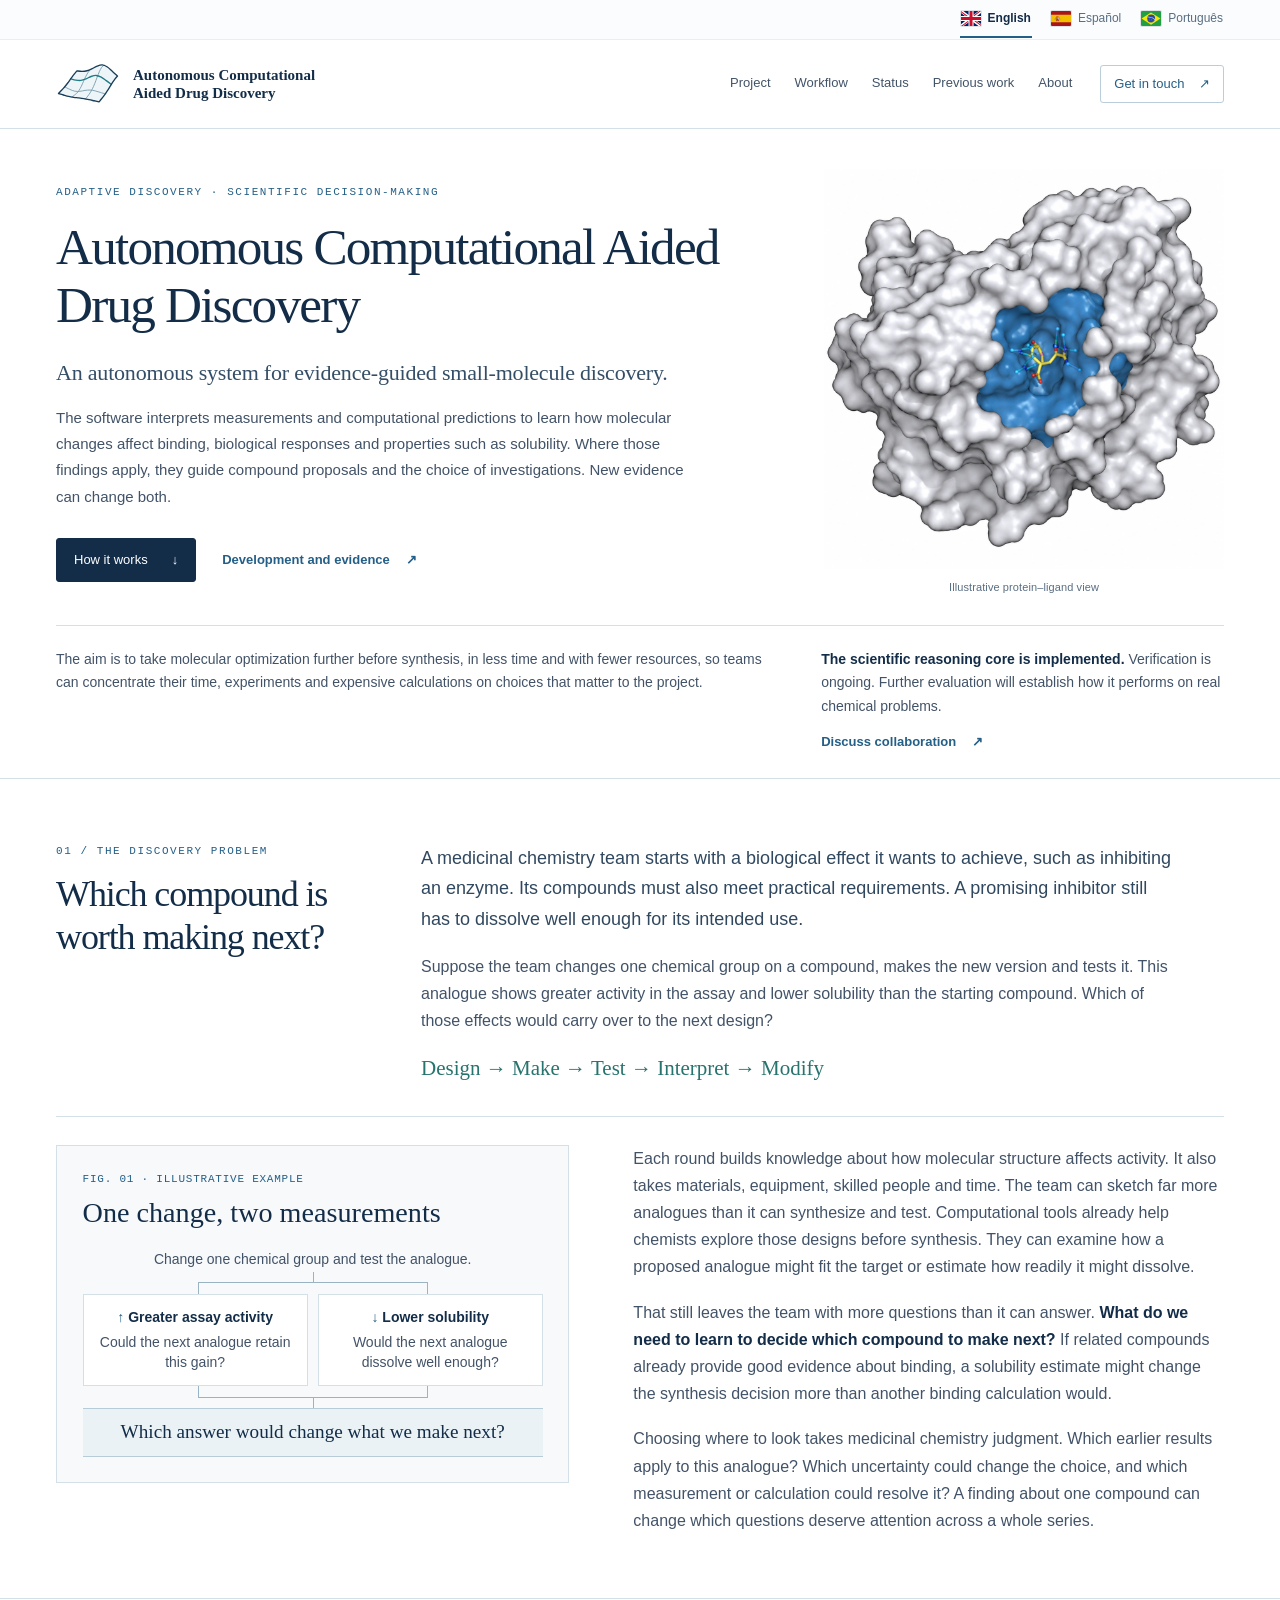
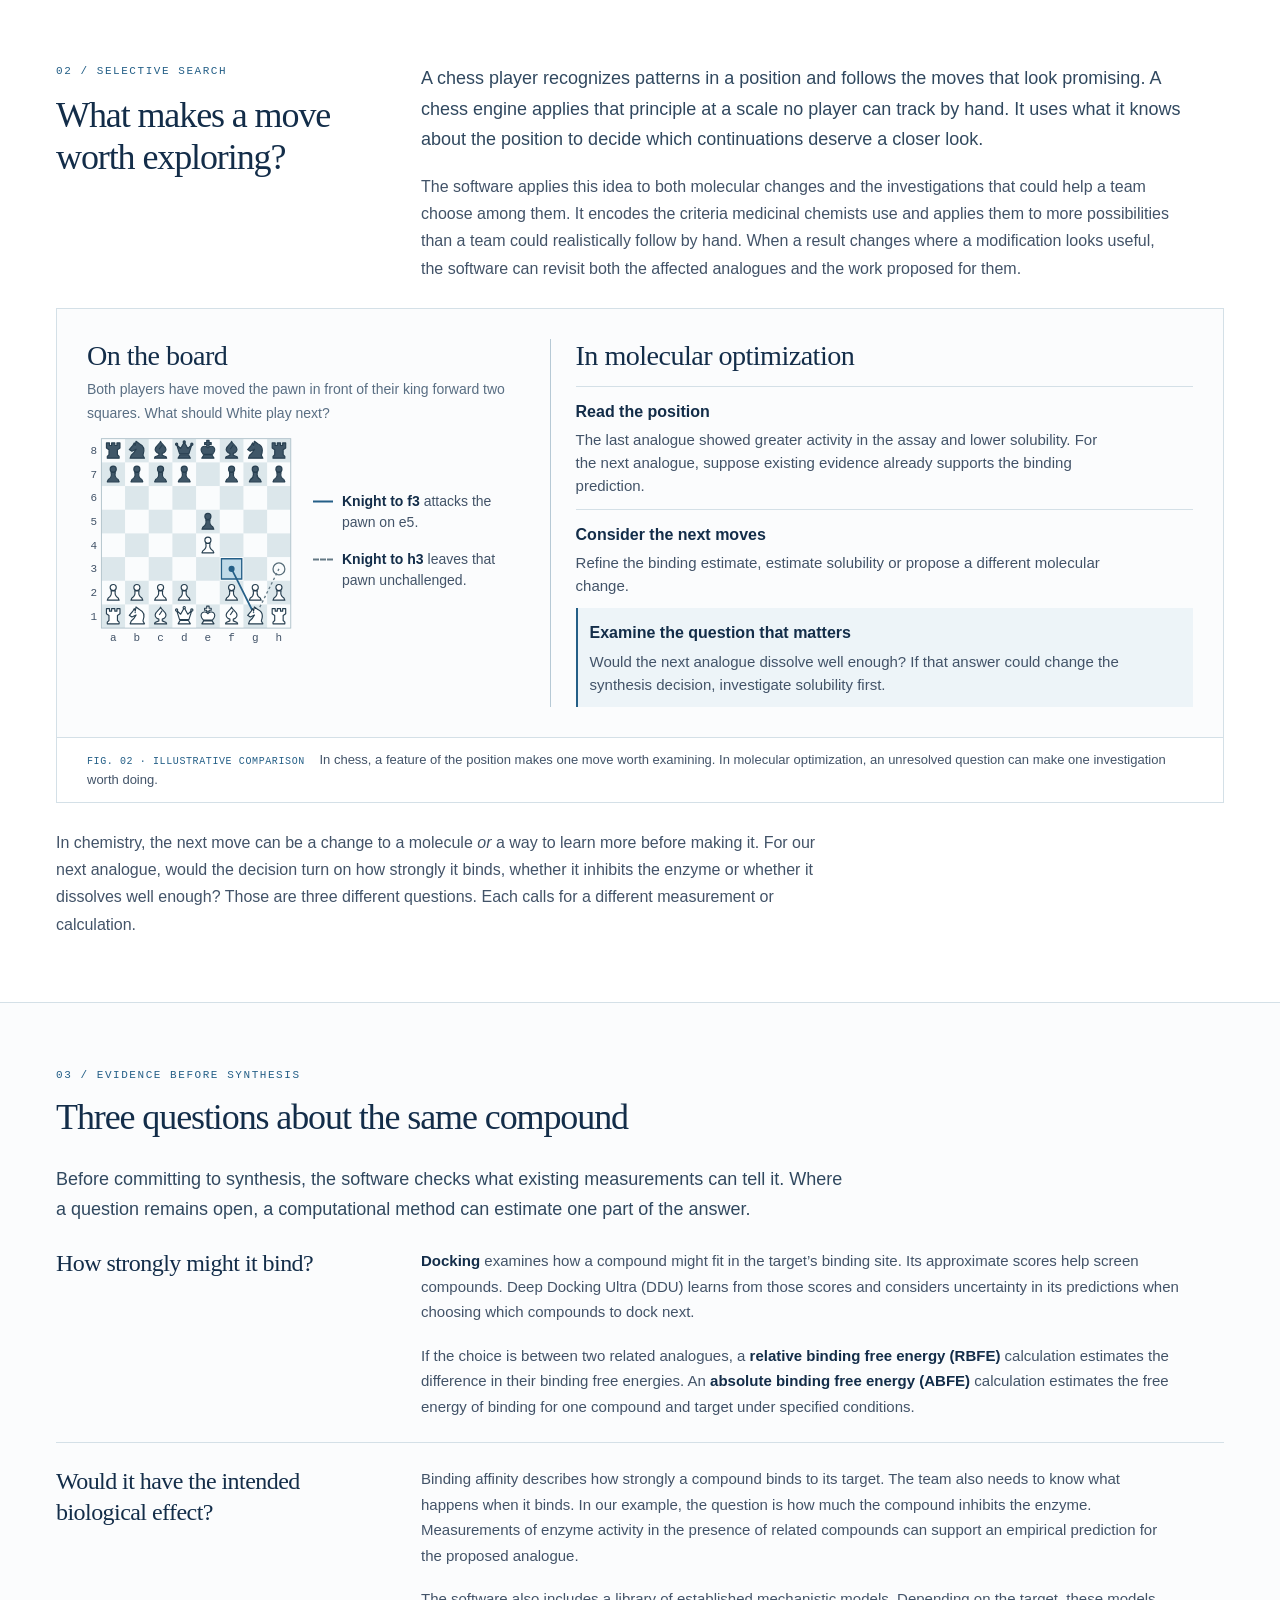
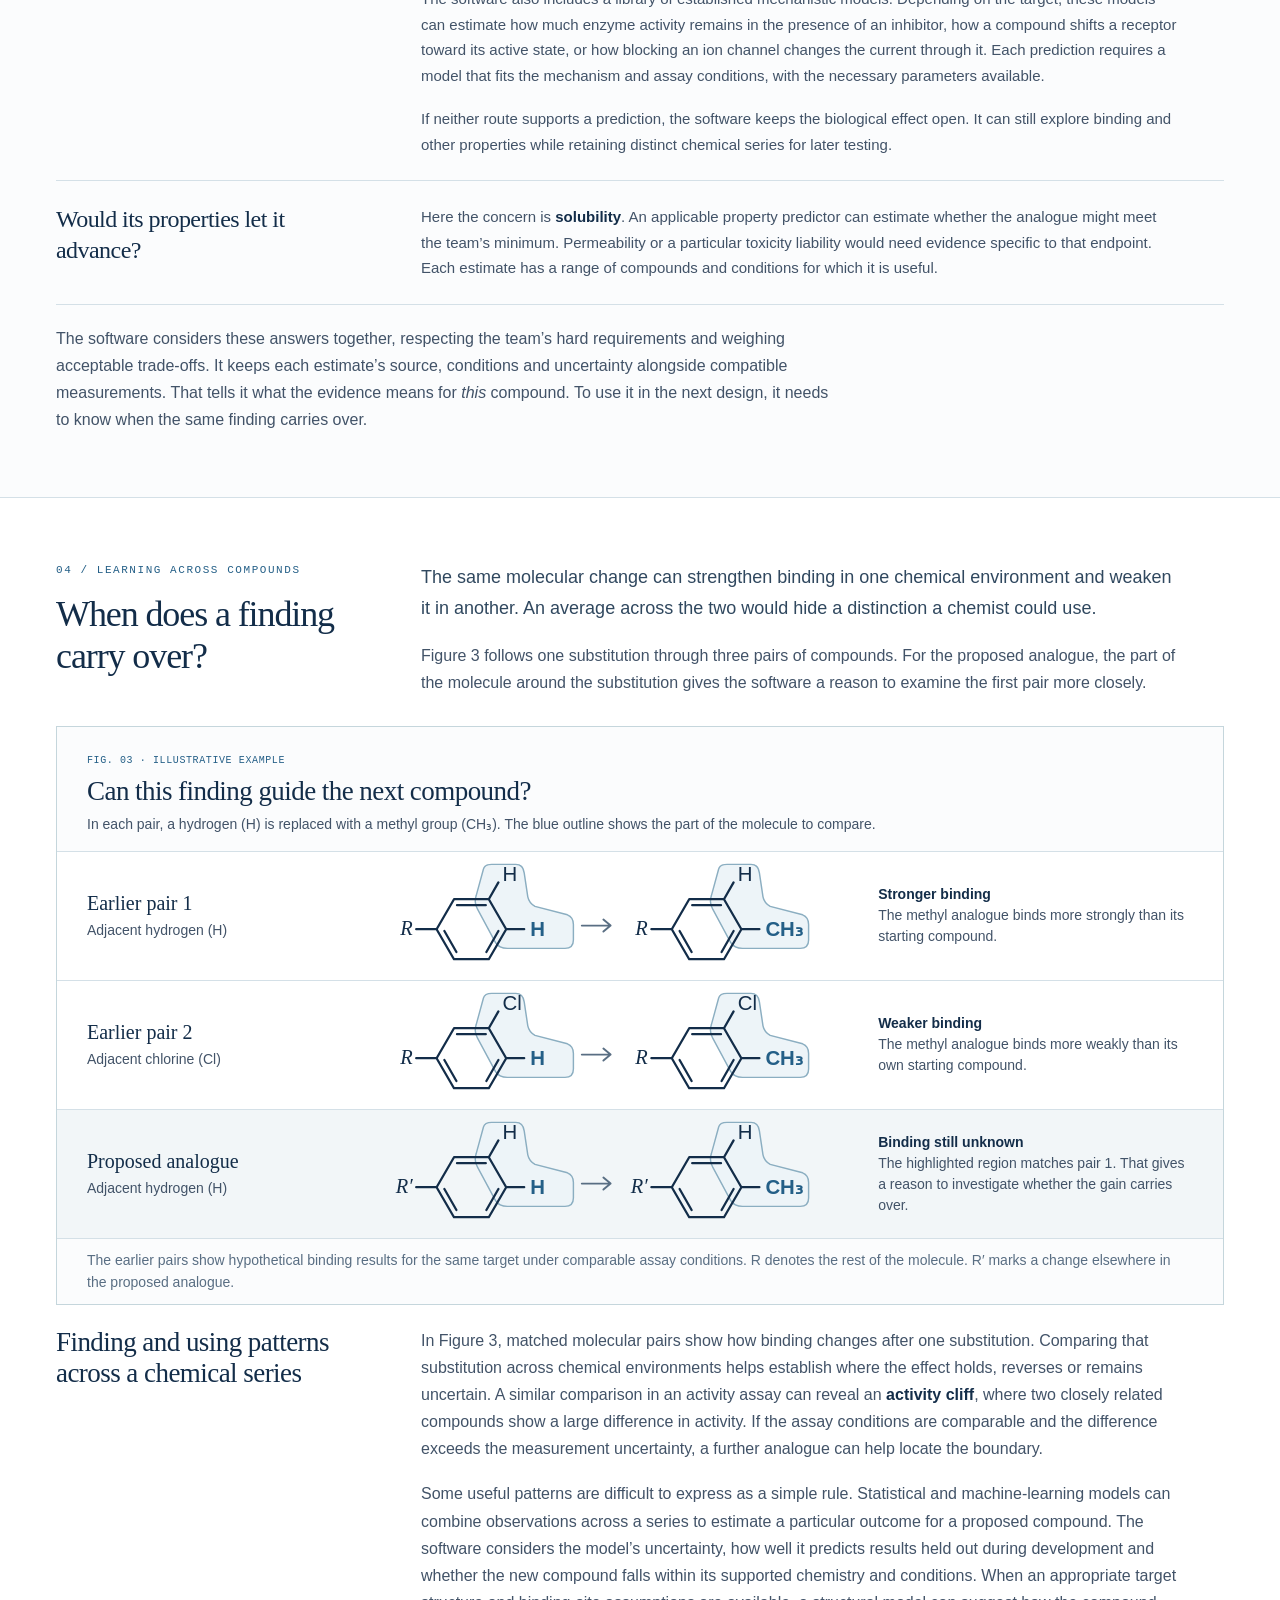
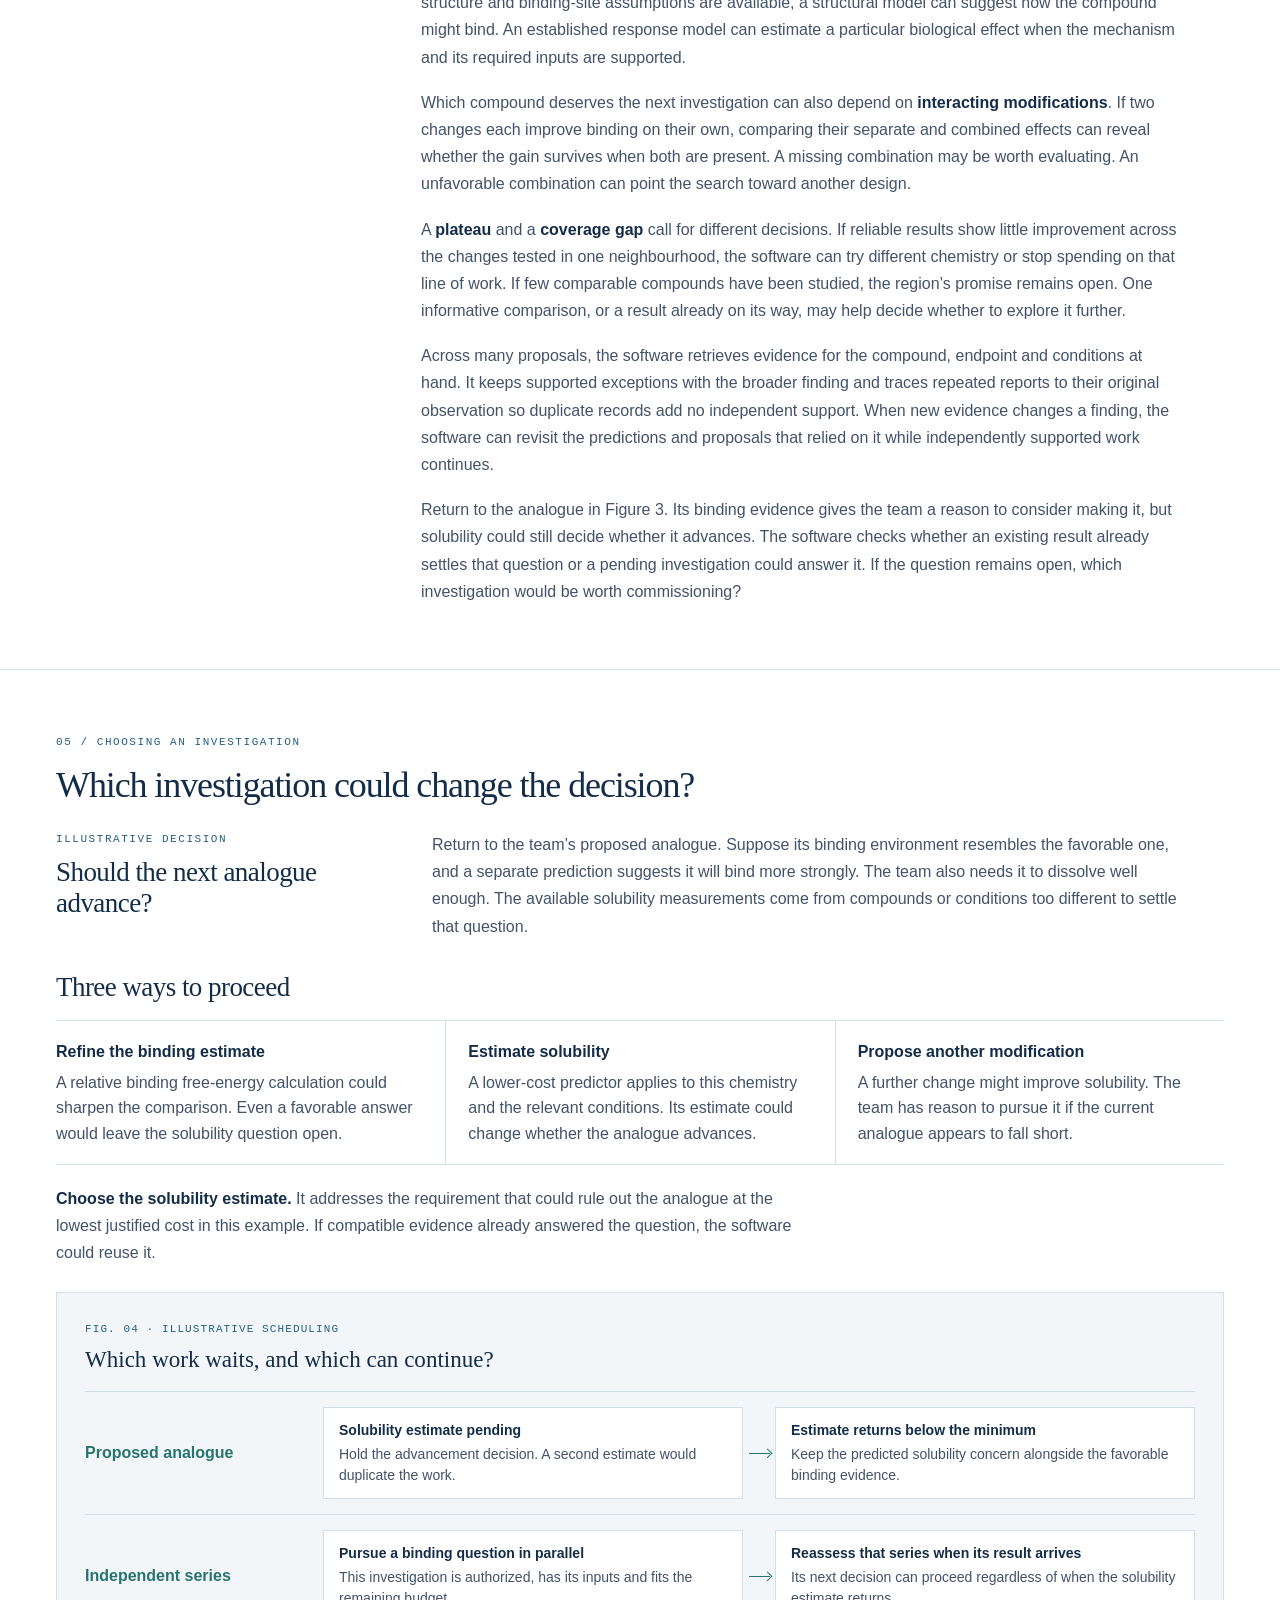
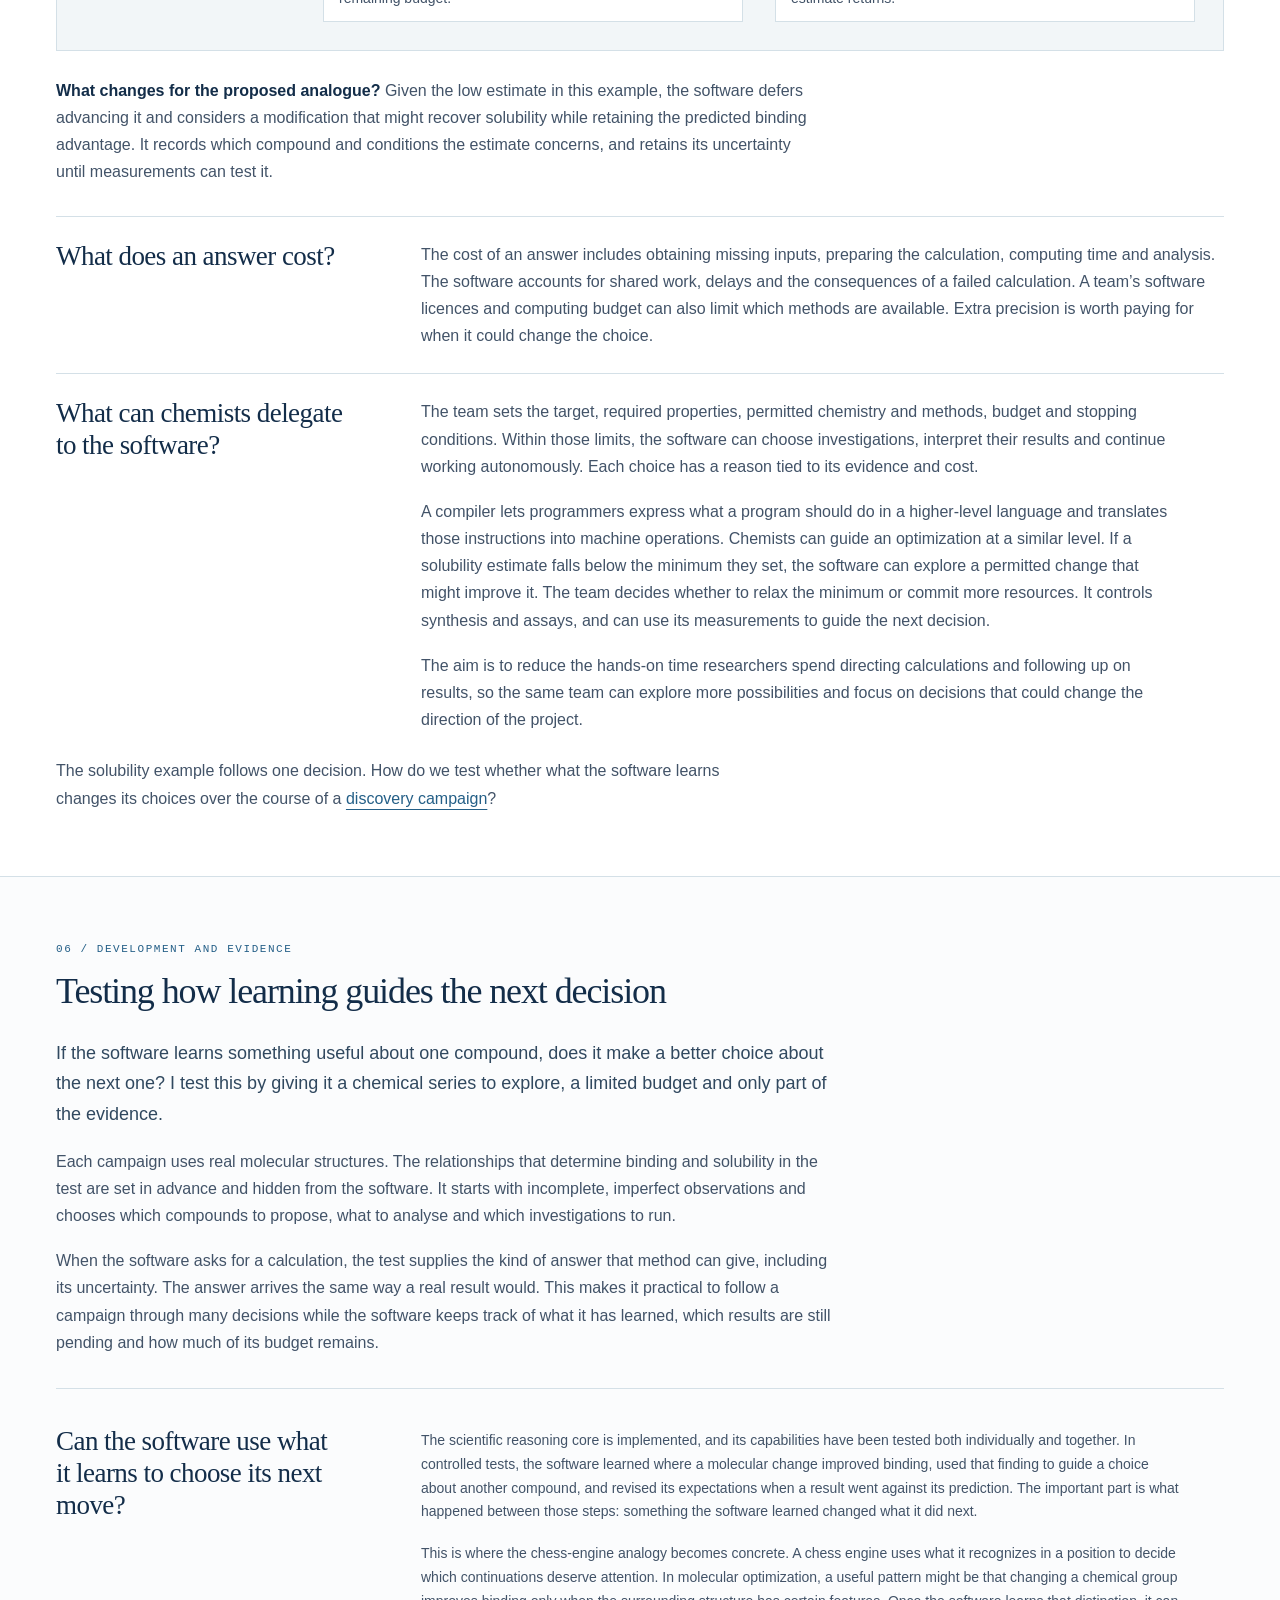
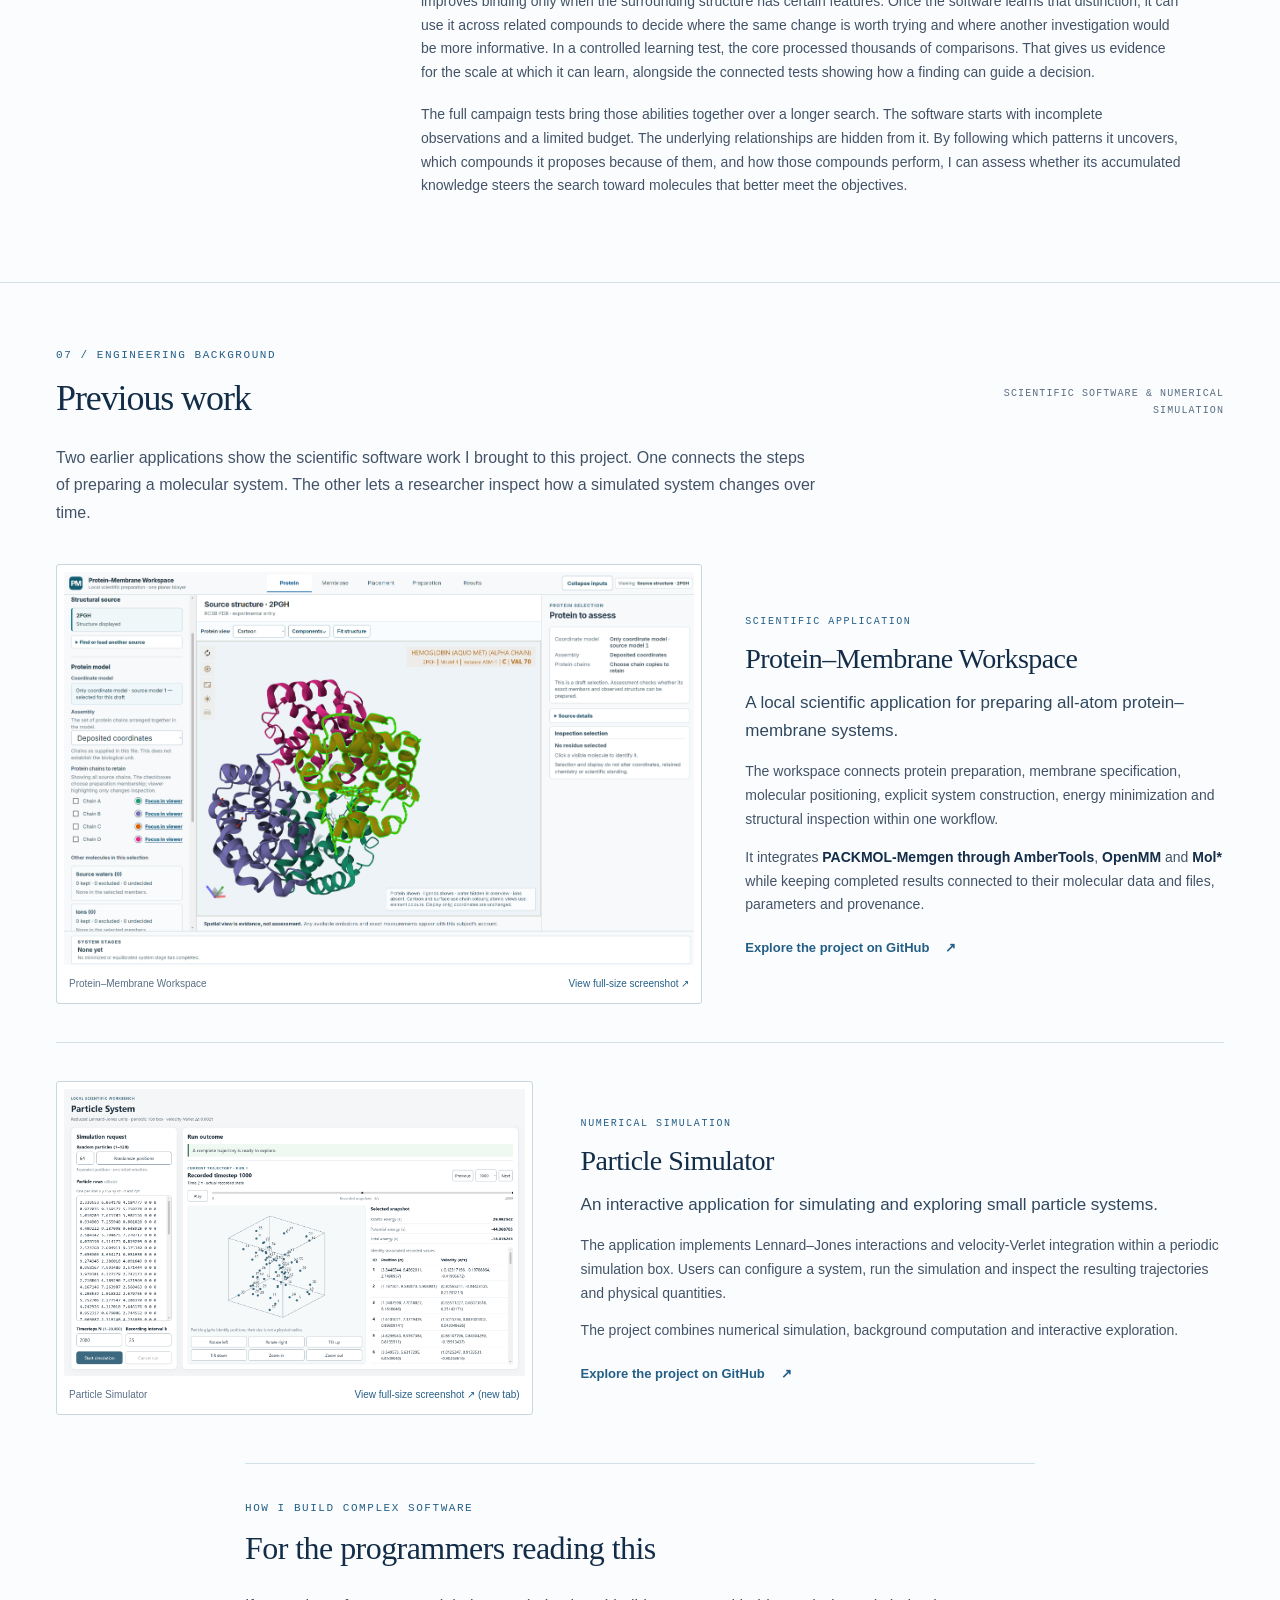
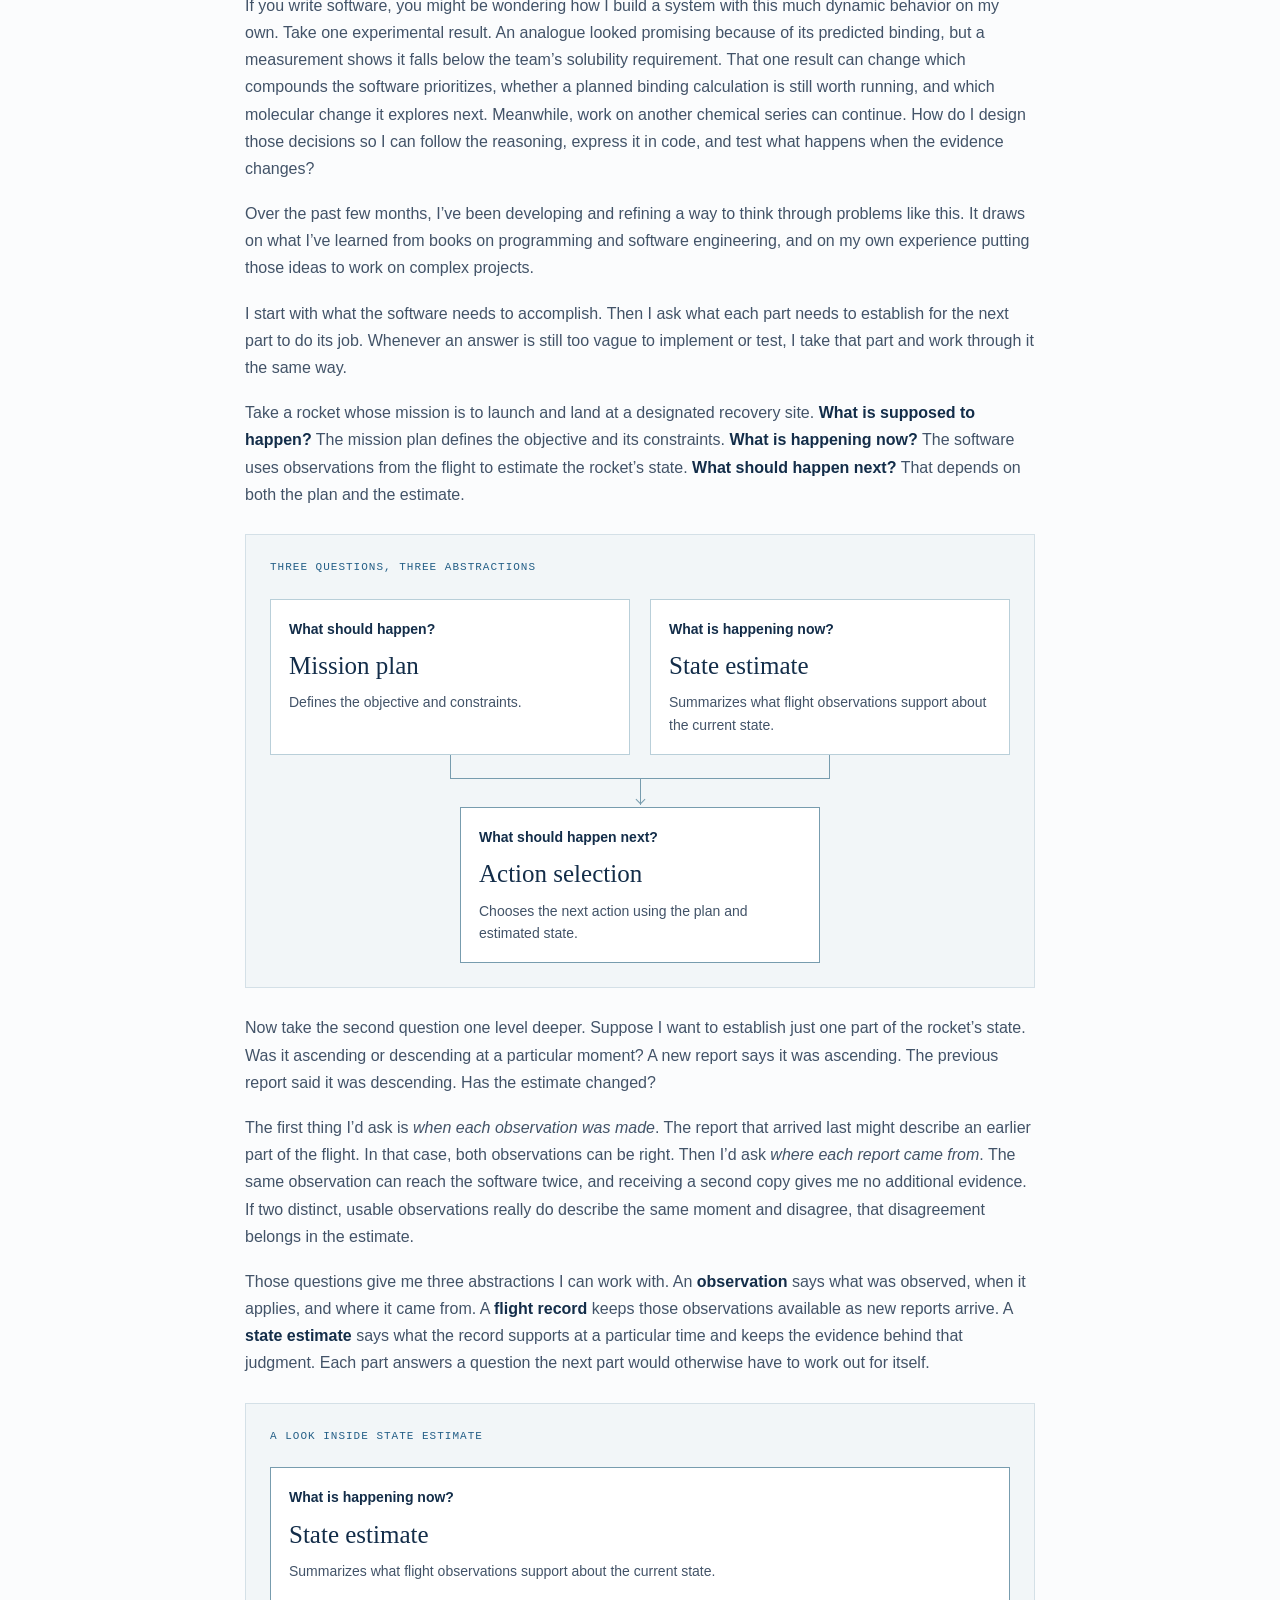
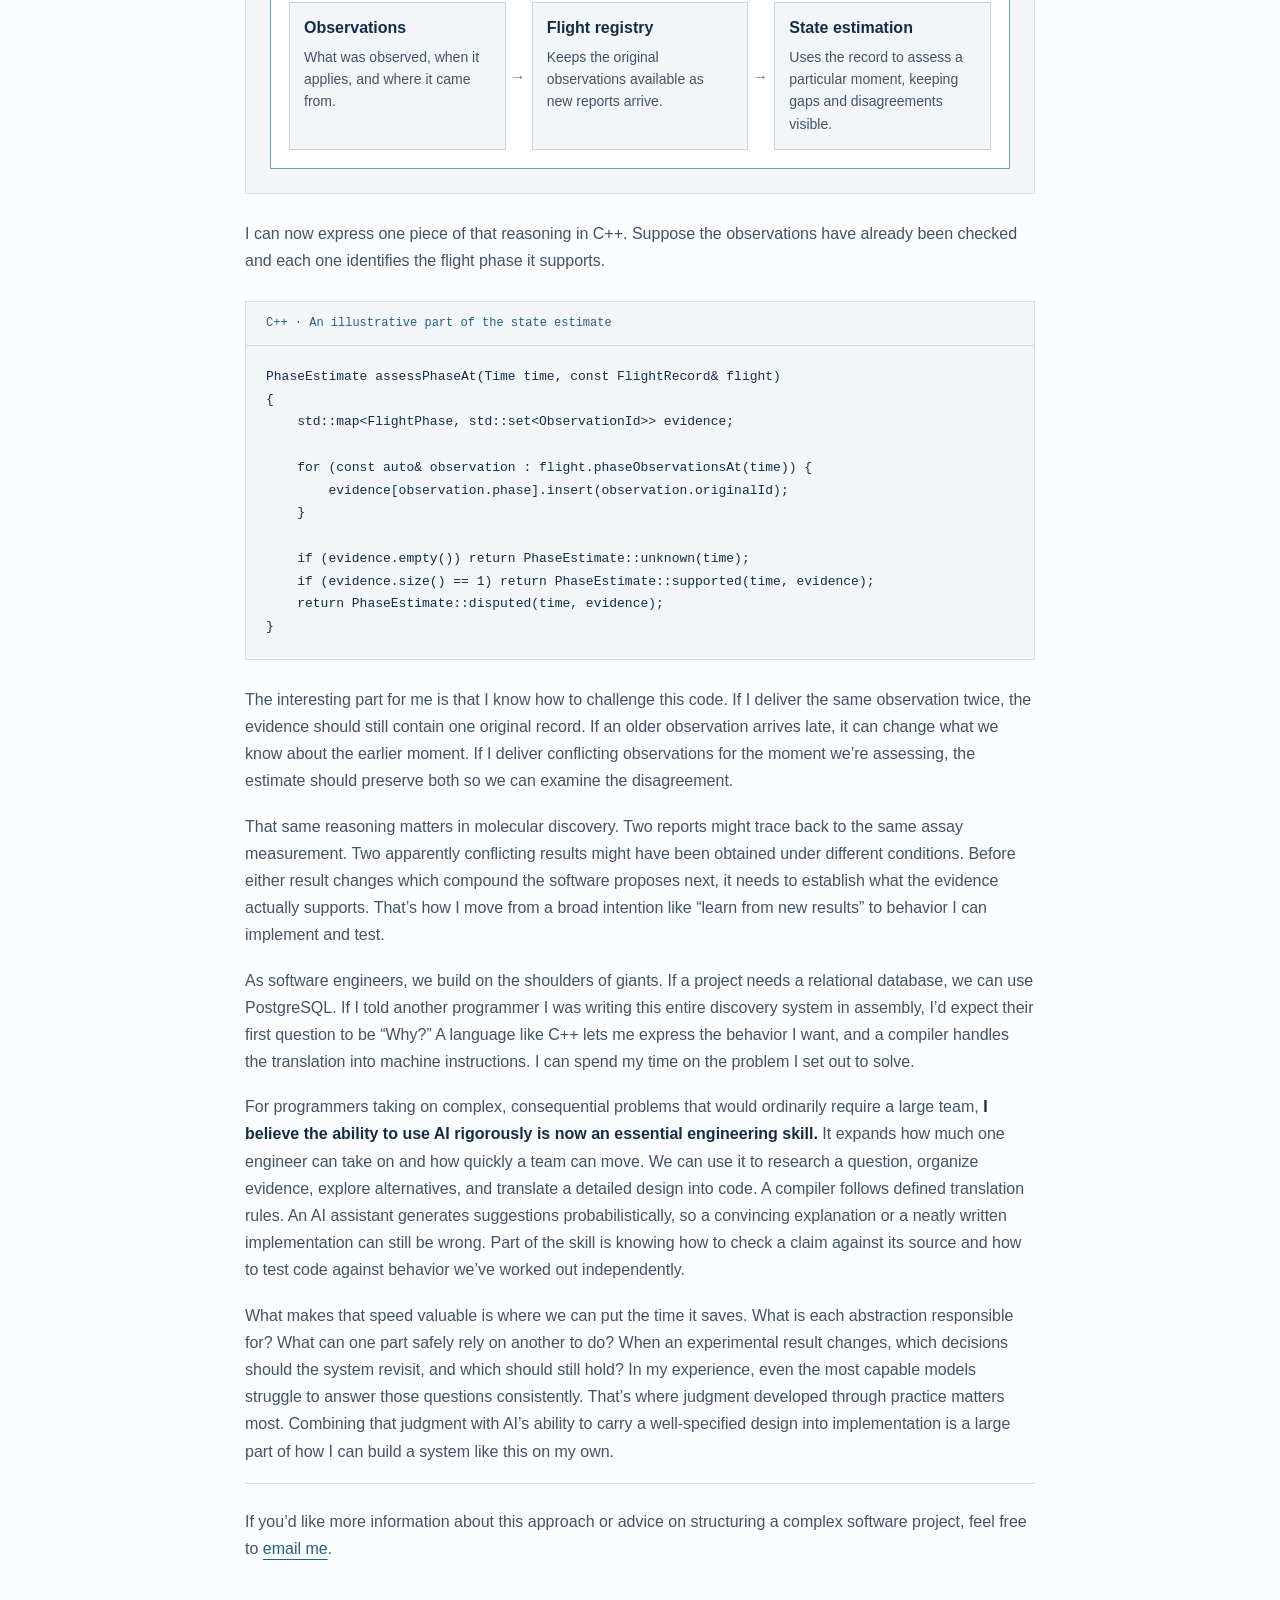
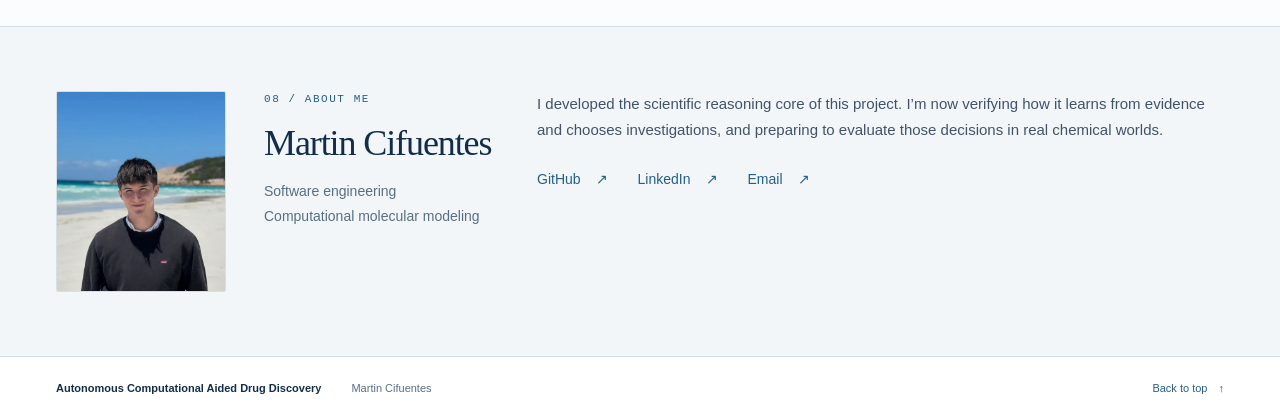
==== commit fd17afb3: "Publish current multilingual autonomous discovery website Update the scientific narrative, evidence " ====
--- a/index.html
+++ b/index.html
@@ -4,8 +4,8 @@
   <meta charset="utf-8">
   <meta name="viewport" content="width=device-width, initial-scale=1">
   <meta name="theme-color" content="#132d49">
-  <meta name="description" content="Designing an adaptive, algorithmically guided system for small-molecule discovery: chemical exploration, evidence-based decisions and scientifically justified computation. A project by Martin Cifuentes.">
-  <title>Accessible Computational Drug Discovery — Martin Cifuentes</title>
+  <meta name="description" content="Autonomous software for small-molecule discovery. Measurements and predictions guide compound proposals and the choice of investigations as evidence changes.">
+  <title>Autonomous Computational Aided Drug Discovery — Martin Cifuentes</title>
   <!-- Sharing metadata is static so crawlers do not need JavaScript.
        When moving hosts, run: node scripts/set-site-url.mjs https://your-host/your-project/ -->
   <link rel="canonical" href="https://martin1cifuentes.github.io/accessible-computational-drug-discovery/">
@@ -17,24 +17,30 @@
   <meta property="og:locale:alternate" content="es_ES">
   <meta property="og:locale:alternate" content="pt_BR">
   <meta property="og:type" content="website">
-  <meta property="og:site_name" content="Accessible Computational Drug Discovery">
-  <meta property="og:title" content="Accessible Computational Drug Discovery">
-  <meta property="og:description" content="Designing an adaptive system for small-molecule discovery, connecting chemical exploration, accumulated evidence and scientifically justified investigations. Core design substantially developed; practitioner validation in progress.">
+  <meta property="og:site_name" content="Autonomous Computational Aided Drug Discovery">
+  <meta property="og:title" content="Autonomous Computational Aided Drug Discovery">
+  <meta property="og:description" content="Autonomous software for small-molecule discovery. Measurements and predictions guide compound proposals and the choice of investigations as evidence changes.">
   <meta property="og:url" content="https://martin1cifuentes.github.io/accessible-computational-drug-discovery/">
-  <meta property="og:image" content="https://martin1cifuentes.github.io/accessible-computational-drug-discovery/assets/social-preview-v2.jpg">
+  <meta property="og:image" content="https://martin1cifuentes.github.io/accessible-computational-drug-discovery/assets/autonomous-discovery-en.jpg">
   <meta property="og:image:type" content="image/jpeg">
   <meta property="og:image:width" content="1200">
   <meta property="og:image:height" content="630">
-  <meta property="og:image:alt" content="Accessible Computational Drug Discovery by Martin Cifuentes. Connected activities: Establish, Explore, Investigate, Interpret, Decide; revisit as needed. New evidence can enter throughout and independent questions can progress concurrently. Practitioner validation in progress.">
+  <meta property="og:image:alt" content="Autonomous Computational Aided Drug Discovery by Martin Cifuentes. Interpret results, learn relationships and choose an investigation. Scientific reasoning core implemented; verification in progress.">
   <meta name="twitter:card" content="summary_large_image">
-  <meta name="twitter:title" content="Accessible Computational Drug Discovery">
-  <meta name="twitter:description" content="Designing an adaptive system for small-molecule discovery, connecting chemical exploration, accumulated evidence and scientifically justified investigations. Core design substantially developed; practitioner validation in progress.">
-  <meta name="twitter:image" content="https://martin1cifuentes.github.io/accessible-computational-drug-discovery/assets/social-preview-v2.jpg">
-  <meta name="twitter:image:alt" content="Accessible Computational Drug Discovery by Martin Cifuentes. Connected activities: Establish, Explore, Investigate, Interpret, Decide; revisit as needed. New evidence can enter throughout and independent questions can progress concurrently. Practitioner validation in progress.">
-  <link rel="icon" href="assets/favicon.svg" type="image/svg+xml">
-  <link rel="stylesheet" href="styles.css?v=20261009-languages">
+  <meta name="twitter:title" content="Autonomous Computational Aided Drug Discovery">
+  <meta name="twitter:description" content="Autonomous software for small-molecule discovery. Measurements and predictions guide compound proposals and the choice of investigations as evidence changes.">
+  <meta name="twitter:image" content="https://martin1cifuentes.github.io/accessible-computational-drug-discovery/assets/autonomous-discovery-en.jpg">
+  <meta name="twitter:image:alt" content="Autonomous Computational Aided Drug Discovery by Martin Cifuentes. Interpret results, learn relationships and choose an investigation. Scientific reasoning core implemented; verification in progress.">
+  <link rel="icon" href="assets/favicon.svg?v=20261115-landscape-modern" type="image/svg+xml">
+  <link rel="stylesheet" href="styles.css?v=20261115-landscape-modern">
+  <link rel="stylesheet" href="discovery.css?v=20261113">
+  <link rel="stylesheet" href="decision-figure.css?v=20261113-autonomy">
+  <link rel="stylesheet" href="analogue-figure.css">
+  <link rel="stylesheet" href="chess-figure.css?v=20261113-divider">
+  <link rel="stylesheet" href="relationship-figure.css">
+  <link rel="stylesheet" href="programmers.css?v=20261114-inside">
   <script src="site-config.js" defer></script>
-  <script src="site.js?v=20261009-languages" defer></script>
+  <script src="site.js?v=20261113-locales" defer></script>
 </head>
 <body>
   <a class="skip-link" href="#main">Skip to content</a>
@@ -47,9 +53,9 @@
       </nav>
     </div>
     <div class="container header-inner">
-      <a class="brand" href="#top" aria-label="Accessible Computational Drug Discovery, home">
-        <svg class="brand-mark" viewBox="0 0 40 44" aria-hidden="true"><path d="M20 3 36 12v20L20 41 4 32V12Z"/><path d="m4 12 16 9 16-9M20 21v20"/><circle cx="20" cy="3" r="2.4"/><circle cx="36" cy="32" r="2.4"/><circle cx="4" cy="32" r="2.4"/></svg>
-        <span>Accessible Computational<br>Drug Discovery</span>
+      <a class="brand" href="#top" aria-label="Autonomous Computational Aided Drug Discovery, home">
+        <img class="brand-mark" src="assets/chemical-landscape.svg?v=20261115-landscape-modern" width="64" height="46" alt="" aria-hidden="true">
+        <span>Autonomous Computational<br>Aided Drug Discovery</span>
       </a>
       <nav class="main-nav" aria-label="Main navigation">
         <a href="#problem">Project</a><a href="#workflow">Workflow</a><a href="#status">Status</a><a href="#previous-work">Previous work</a><a href="#about">About</a>
@@ -63,10 +69,13 @@
       <div class="hero-main">
         <div class="hero-copy">
           <p class="eyebrow">Adaptive discovery · Scientific decision-making</p>
-          <h1 id="project-title">Accessible Computational <span class="title-phrase">Drug Discovery</span></h1>
-          <p class="hero-intro">An integrated, algorithmically guided system for small-molecule discovery.</p>
-          <p class="hero-summary">Designed to turn scientific expertise into explicit decisions, systematically explore chemical space and select investigations according to the evidence available, while avoiding unnecessary computational work.</p>
-          <div class="hero-actions"><a class="button button-primary" href="#campaign">See an example campaign <span aria-hidden="true">↓</span></a><a class="text-link" href="#validation">What I am validating <span aria-hidden="true">↗</span></a></div>
+          <h1 id="project-title">Autonomous Computational Aided <span class="title-phrase">Drug Discovery</span></h1>
+          <p class="hero-intro">An autonomous system for evidence-guided small-molecule discovery.</p>
+          <p class="hero-summary">The software interprets measurements and computational predictions to learn how molecular changes affect binding, biological responses and properties such as solubility. Where those findings apply, they guide compound proposals and the choice of investigations. New evidence can change both.</p>
+          <div class="hero-actions">
+            <a class="button button-primary" href="#problem">How it works <span aria-hidden="true">↓</span></a>
+            <a class="text-link" href="#status">Development and evidence <span aria-hidden="true">↗</span></a>
+          </div>
         </div>
         <figure class="hero-figure">
           <img src="assets/protein-ligand-illustration.webp" width="1254" height="1254" fetchpriority="high" decoding="async" alt="Illustrative protein surface with a blue binding pocket surrounding a small molecule shown as sticks.">
@@ -74,142 +83,477 @@
         </figure>
       </div>
       <div class="hero-context prose">
-          <p>The design connects chemical exploration, computational investigation and experimental evidence in an adaptive discovery process. As evidence accumulates, it informs candidate priorities, the scope of chemical exploration and which questions justify further investigation.</p>
-          <p>Accessibility remains a central objective. Making expert reasoning operational and coordinating work within scientific and resource limits are intended to make computational discovery more useful and manageable for research teams.</p>
-      </div>
-      <div class="hero-status"><span class="status-dot" aria-hidden="true"></span><p><strong>The core system design is substantially developed and is now being pressure-tested against real discovery practice.</strong></p><a href="#status" aria-label="Read the current project status">Current status <span aria-hidden="true">→</span></a></div>
+        <p>The aim is to take molecular optimization further before synthesis, in less time and with fewer resources, so teams can concentrate their time, experiments and expensive calculations on choices that matter to the project.</p>
+        <div>
+          <p><strong>The scientific reasoning core is implemented.</strong> Verification is ongoing. Further evaluation will establish how it performs on real chemical problems.</p>
+          <a class="text-link hero-collaboration" href="#collaboration">Discuss collaboration <span aria-hidden="true">↗</span></a>
+        </div>
+      </div>
     </section>
 
     <section class="section" id="problem" aria-labelledby="problem-title">
-      <div class="container editorial-grid">
-        <div class="section-aside"><p class="eyebrow">01 / Context</p><h2 id="problem-title">The problem</h2><p class="aside-note">Cost. Operational complexity.<br>The expertise to guide the work.</p></div>
-        <div class="prose">
-          <p class="lead">Access to computational drug discovery is constrained by <strong>cost, operational complexity and the expertise required to guide the work</strong>.</p>
-          <p>Commercial platforms provide powerful integrated capabilities, but their licensing and computational costs can limit access. Open-source tools provide another route, yet assembling and operating a dependable workflow still requires considerable technical effort.</p>
-          <p>Researchers must also keep calculations, assumptions, molecular data and experimental evidence connected while moving between different methods and tools. This operational work consumes attention that could otherwise go toward scientific questions.</p>
-          <p>Even when the tools are available, a deeper problem remains: <strong>what should be done next?</strong></p>
-          <p>A research team must continuously decide whether existing evidence is sufficient, whether more compounds should be explored, whether another computational investigation is justified, or whether experimental evidence would now be more valuable.</p>
-          <p>The objective is therefore not simply to collect computational tools inside one interface.</p>
-          <blockquote>The aim is to make established expertise operational: automate work where it can be scientifically justified, preserve the evidence behind each decision, and focus human attention where judgment, new knowledge or authorization materially affects the outcome.</blockquote>
-        </div>
-      </div>
-    </section>
-
-    <section class="section campaign-section" id="campaign" aria-labelledby="campaign-title">
       <div class="container">
-        <div class="section-heading"><div><p class="eyebrow">02 / A campaign in practice</p><h2 id="campaign-title">An adaptive discovery campaign</h2></div><span class="margin-label">Illustrative decisions within the design</span></div>
-        <div class="prose section-intro"><p class="lead">Consider a project with a defined target, starting compounds and competing discovery objectives. The question is how to direct the next piece of work as evidence accumulates.</p><p>The decisions below illustrate the intended operation. Methods are selected when applicable; a campaign can revisit decisions, pursue independent questions concurrently or stop when sufficient evidence is available.</p></div>
-        <ol class="campaign-decisions">
-          <li><div class="campaign-step"><span class="step-index" aria-hidden="true">01</span><h3>Define the discovery problem</h3></div><p>Bring together the target, starting compounds, existing measurements, objectives and practical constraints. Establish which questions the available evidence can already answer.</p></li>
-          <li><div class="campaign-step"><span class="step-index" aria-hidden="true">02</span><h3>Explore relevant chemical space</h3></div><p>Select applicable structure and similarity searches, matched-pair transformations with <strong>mmpdb</strong>, fragment-based modifications with <strong>CReM</strong> or sampling from selected pretrained <strong>REINVENT4</strong> generators. Preserve the permitted chemistry.</p></li>
-          <li><div class="campaign-step"><span class="step-index" aria-hidden="true">03</span><h3>Evaluate and prioritize candidates</h3></div><p>Reuse compatible evidence and, where justified, apply ML predictions or docking to specific questions. Compare candidates across objectives, retain useful chemical diversity and preserve compounds that can test an important hypothesis.</p></li>
-          <li><div class="campaign-step"><span class="step-index" aria-hidden="true">04</span><h3>Accumulate evidence and adapt</h3></div><p>As interpretable results arrive, reassess candidate priorities and unresolved questions. Refine a chemical series, revisit search preferences within the permitted scope or explore useful gaps in coverage.</p></li>
-          <li><div class="campaign-step"><span class="step-index" aria-hidden="true">05</span><h3>Choose the next justified investigation</h3></div><p>Reuse sufficient evidence, expand exploration or consider molecular dynamics (MD), relative or absolute binding free-energy calculations (RBFE/ABFE), or an experiment. Compare scientifically adequate options by uncertainty, prerequisites, computational burden, cost and delay.</p></li>
-          <li><div class="campaign-step"><span class="step-index" aria-hidden="true">06</span><h3>Use experimental feedback</h3></div><p>Interpret supplied measurements in their experimental context. Reassess affected conclusions, candidate comparisons and investigation choices, then continue, redirect, pause or stop as the evidence warrants.</p></li>
-        </ol>
-        <div class="evidence-adaptation editorial-grid">
-          <div><p class="eyebrow">Evidence and resource efficiency</p><h3>New evidence changes the next decision</h3></div>
-          <div class="prose"><p>A new measurement or computational result can change which compounds are prioritized, where chemical exploration is directed and whether another investigation is necessary. Evidence that resolves one question can remove the need for further calculations; conflicting or incomplete evidence can justify a more focused investigation.</p><p>The design aims to select a scientifically adequate investigation with the lowest justified burden among applicable options, taking computational effort, cost and delay into account. Reusing sufficient evidence, limiting the scope of work and reassessing at meaningful review points are central to that aim.</p><p class="evidence-qualification">Practical efficiency and scientific value will need to be demonstrated through implementation and empirical evaluation.</p><div class="campaign-links"><a class="text-link" href="#workflow">Read the detailed workflow <span aria-hidden="true">↓</span></a><a class="text-link" href="#mechanisms">Inspect the decision mechanisms <span aria-hidden="true">↓</span></a></div></div>
-        </div>
-      </div>
-    </section>
-
-    <section class="section workflow-section" id="workflow" aria-labelledby="workflow-title">
+        <div class="editorial-grid">
+          <div class="section-aside">
+            <p class="eyebrow">01 / The discovery problem</p>
+            <h2 id="problem-title">Which compound is worth making next?</h2>
+          </div>
+          <div class="prose">
+            <p class="lead">A medicinal chemistry team starts with a biological effect it wants to achieve, such as inhibiting an enzyme. Its compounds must also meet practical requirements. A promising inhibitor still has to dissolve well enough for its intended use.</p>
+            <p>Suppose the team changes one chemical group on a compound, makes the new version and tests it. This analogue shows greater activity in the assay and lower solubility than the starting compound. Which of those effects would carry over to the next design?</p>
+            <p class="lab-cycle" aria-label="Design, make, test, interpret, then modify"><span>Design</span> → <span>Make</span> → <span>Test</span> → <span>Interpret</span> → <span>Modify</span></p>
+          </div>
+        </div>
+        <div class="problem-example">
+          <figure class="analogue-figure" id="analogue-example" data-translated-section="problem">
+            <figcaption><span class="figure-label">Fig. 01 · Illustrative example</span>One change, two measurements</figcaption>
+            <p class="analogue-origin">Change one chemical group and test the analogue.</p>
+            <div class="analogue-fork" aria-hidden="true"></div>
+            <ul class="analogue-results" role="list">
+              <li><strong><span aria-hidden="true">↑</span> Greater assay activity</strong>Could the next analogue retain this gain?</li>
+              <li><strong><span aria-hidden="true">↓</span> Lower solubility</strong>Would the next analogue dissolve well enough?</li>
+            </ul>
+            <div class="analogue-fork analogue-fork-join" aria-hidden="true"></div>
+            <p class="analogue-question">Which answer would change what we make next?</p>
+          </figure>
+          <div class="prose">
+            <p>Each round builds knowledge about how molecular structure affects activity. It also takes materials, equipment, skilled people and time. The team can sketch far more analogues than it can synthesize and test. Computational tools already help chemists explore those designs before synthesis. They can examine how a proposed analogue might fit the target or estimate how readily it might dissolve.</p>
+            <p>That still leaves the team with more questions than it can answer. <strong>What do we need to learn to decide which compound to make next?</strong> If related compounds already provide good evidence about binding, a solubility estimate might change the synthesis decision more than another binding calculation would.</p>
+            <p>Choosing where to look takes medicinal chemistry judgment. Which earlier results apply to this analogue? Which uncertainty could change the choice, and which measurement or calculation could resolve it? A finding about one compound can change which questions deserve attention across a whole series.</p>
+          </div>
+        </div>
+      </div>
+    </section>
+
+    <section class="section" aria-label="Selective search">
       <div class="container">
-        <div class="section-heading"><div><p class="eyebrow">03 / Discovery workflow</p><h2 id="workflow-title">A connected discovery workflow</h2></div><span class="margin-label">Connected activities · revisit as needed</span></div>
-        <div class="prose section-intro"><p class="lead">The suite is designed to organize discovery around evolving scientific questions, explicit project objectives and a traceable evidence record.</p><p>Researchers establish the intended target, starting chemistry, available evidence and practical constraints. Search, computation and experimental observations then contribute to decisions about which compounds, hypotheses and investigations to pursue.</p></div>
-        <figure class="workflow-figure" aria-labelledby="workflow-caption">
-          <ol class="workflow-nodes"><li><a href="#establish"><span class="node-number">01</span><strong>Establish</strong><span>Target, chemistry, objectives &amp; constraints</span></a></li>
-<li><a href="#explore"><span class="node-number">02</span><strong>Explore</strong><span>Applicable search methods &amp; candidate comparison</span></a></li>
-<li><a href="#investigate"><span class="node-number">03</span><strong>Investigate</strong><span>Required evidence, applicable methods &amp; authorized work</span></a></li>
-<li><a href="#interpret"><span class="node-number">04</span><strong>Interpret</strong><span>Context, completeness &amp; suitability for use</span></a></li>
-<li><a href="#decide"><span class="node-number">05</span><strong>Decide</strong><span>Prioritize, revise, continue, pause or stop</span></a></li></ol>
-          <div class="workflow-revisit" aria-hidden="true"><span>↕</span><span>↕</span><span>↕</span><span>↕</span><span>↕</span><p>Revisit activities as needed</p></div>
-          <figcaption id="workflow-caption"><span class="figure-label">Figure 01</span> Establish → Explore → Investigate → Interpret → Decide → revisit as needed</figcaption>
+        <div class="editorial-grid">
+          <div class="section-aside">
+            <p class="eyebrow">02 / Selective search</p>
+            <h2>What makes a move worth exploring?</h2>
+          </div>
+          <div class="prose">
+            <p class="lead">A chess player recognizes patterns in a position and follows the moves that look promising. A chess engine applies that principle at a scale no player can track by hand. It uses what it knows about the position to decide which continuations deserve a closer look.</p>
+            <p>The software applies this idea to both molecular changes and the investigations that could help a team choose among them. It encodes the criteria medicinal chemists use and applies them to more possibilities than a team could realistically follow by hand. When a result changes where a modification looks useful, the software can revisit both the affected analogues and the work proposed for them.</p>
+          </div>
+        </div>
+        <figure class="search-comparison" id="chess-comparison" data-translated-section="problem" aria-labelledby="chess-comparison-caption">
+          <div class="search-comparison__panels">
+            <div class="search-comparison__chess">
+              <h3>On the board</h3>
+              <p class="search-comparison__context">Both players have moved the pawn in front of their king forward two squares. What should White play next?</p>
+              <svg class="search-comparison__board" viewBox="0 0 246 246" role="img" aria-labelledby="search-board-title search-board-description">
+                <title id="search-board-title">Two candidate moves for the knight on g1</title>
+                <desc id="search-board-description">After both sides have advanced their king pawns two squares, the white knight can move to f3, attacking the pawn on e5, or to h3 on the edge of the board. The solid line leads to f3 and the dotted line to h3.</desc>
+                <defs>
+                  <pattern id="search-board-squares" width="56" height="56" patternUnits="userSpaceOnUse">
+                    <rect width="56" height="56" fill="#fafcfd"/>
+                    <path d="M28 0h28v28H28zM0 28h28v28H0z" fill="#dce7eb"/>
+                  </pattern>
+                  <g id="search-board-pawn">
+                    <circle cx="14" cy="8" r="3.6"/><path d="M11.5 12h5c-1 4-.2 6.5 3.4 8.4L21 23H7l1.1-2.6c3.6-1.9 4.4-4.4 3.4-8.4Z"/>
+                  </g>
+                  <g id="search-board-rook">
+                    <path d="M6 5h3.6v3h2.5V5h3.8v3h2.5V5H22v6l-3 2v6l2 2v2H7v-2l2-2v-6l-3-2Z"/>
+                  </g>
+                  <g id="search-board-knight">
+                    <path d="m12 8 1-5 4 3c5.2 2.2 6.4 7.4 4.2 13.5L23 23H6l1.3-3.4c2.5-1.8 4.7-5 5.8-7.1l-5 2.4-3.1-2 4.3-5.1L11 5Z"/>
+                    <circle cx="12" cy="9.6" r=".9" stroke="none" fill="#456074"/>
+                  </g>
+                  <g id="search-board-bishop">
+                    <path d="M14 3.2c.5 2.9 6.4 5.6 6.4 9.2 0 2.7-2.2 4.2-4.4 5v2.1l4.5 1.8.7 1.7H6.8l.7-1.7 4.5-1.8v-2.1c-2.2-.8-4.4-2.3-4.4-5 0-3.6 5.9-6.3 6.4-9.2Z"/>
+                    <path d="m15.9 7.4-3.5 5.1" fill="none"/>
+                  </g>
+                  <g id="search-board-queen">
+                    <path d="m5 7 4.8 4.6L14 4l4.2 7.6L23 7l-3.5 11h-11Z"/><path d="M9 19h10l2.2 4H6.8Z"/>
+                    <circle cx="5" cy="6.6" r="1.3"/><circle cx="14" cy="3.8" r="1.3"/><circle cx="23" cy="6.6" r="1.3"/>
+                  </g>
+                  <g id="search-board-king">
+                    <path d="M12.6 2h2.8v2.6h2.5v2.3h-2.5v2h-2.8v-2h-2.5V4.6h2.5Z"/>
+                    <path d="M14 11c-4-5.1-12.3 0-5.5 7.4h11C26.3 11 18 5.9 14 11ZM9 19.5h10l2.2 3.5H6.8Z"/>
+                  </g>
+                </defs>
+                <g transform="translate(17 2)">
+                  <rect width="224" height="224" fill="url(#search-board-squares)" stroke="#aabdc6"/>
+                  <path d="M142 142h24v24h-24Z" fill="#c0dae8" stroke="#245f87" stroke-width="1.6"/>
+                  <circle cx="210" cy="154" r="7" fill="none" stroke="#576d79" stroke-width="1.5"/>
+                  <path d="m182 210-28-56" fill="none" stroke="#245f87" stroke-width="2"/>
+                  <path d="m182 210 28-56" fill="none" stroke="#647985" stroke-width="1.6" stroke-dasharray="3 3"/>
+                  <circle cx="154" cy="154" r="3.6" fill="#245f87"/>
+                  <g stroke="#273f50" stroke-width="1.35" stroke-linejoin="round">
+                    <g fill="#405768">
+                      <use href="#search-board-rook"/><use href="#search-board-knight" x="28"/><use href="#search-board-bishop" x="56"/><use href="#search-board-queen" x="84"/><use href="#search-board-king" x="112"/><use href="#search-board-bishop" x="140"/><use href="#search-board-knight" x="168"/><use href="#search-board-rook" x="196"/>
+                      <g transform="translate(0 28)"><use href="#search-board-pawn"/><use href="#search-board-pawn" x="28"/><use href="#search-board-pawn" x="56"/><use href="#search-board-pawn" x="84"/><use href="#search-board-pawn" x="140"/><use href="#search-board-pawn" x="168"/><use href="#search-board-pawn" x="196"/></g>
+                      <use href="#search-board-pawn" x="112" y="84"/>
+                    </g>
+                    <g fill="#fff">
+                      <use href="#search-board-pawn" x="112" y="112"/>
+                      <g transform="translate(0 168)"><use href="#search-board-pawn"/><use href="#search-board-pawn" x="28"/><use href="#search-board-pawn" x="56"/><use href="#search-board-pawn" x="84"/><use href="#search-board-pawn" x="140"/><use href="#search-board-pawn" x="168"/><use href="#search-board-pawn" x="196"/></g>
+                      <g transform="translate(0 196)"><use href="#search-board-rook"/><use href="#search-board-knight" x="28"/><use href="#search-board-bishop" x="56"/><use href="#search-board-queen" x="84"/><use href="#search-board-king" x="112"/><use href="#search-board-bishop" x="140"/><use href="#search-board-knight" x="168"/><use href="#search-board-rook" x="196"/></g>
+                    </g>
+                  </g>
+                  <g class="search-comparison__coordinates" text-anchor="middle" aria-hidden="true">
+                    <text x="-9" y="18">8</text><text x="-9" y="46">7</text><text x="-9" y="74">6</text><text x="-9" y="102">5</text><text x="-9" y="130">4</text><text x="-9" y="158">3</text><text x="-9" y="186">2</text><text x="-9" y="214">1</text>
+                    <text x="14" y="239">a</text><text x="42" y="239">b</text><text x="70" y="239">c</text><text x="98" y="239">d</text><text x="126" y="239">e</text><text x="154" y="239">f</text><text x="182" y="239">g</text><text x="210" y="239">h</text>
+                  </g>
+                </g>
+              </svg>
+              <ul class="search-comparison__moves">
+                <li><span class="search-comparison__line" aria-hidden="true"></span><span><strong>Knight to f3</strong> attacks the pawn on e5.</span></li>
+                <li><span class="search-comparison__line search-comparison__line--other" aria-hidden="true"></span><span><strong>Knight to h3</strong> leaves that pawn unchallenged.</span></li>
+              </ul>
+            </div>
+            <div class="search-comparison__chemistry">
+              <h3>In molecular optimization</h3>
+              <dl>
+                <div><dt>Read the position</dt><dd>The last analogue showed greater activity in the assay and lower solubility. For the next analogue, suppose existing evidence already supports the binding prediction.</dd></div>
+                <div><dt>Consider the next moves</dt><dd>Refine the binding estimate, estimate solubility or propose a different molecular change.</dd></div>
+                <div class="search-comparison__focus"><dt>Examine the question that matters</dt><dd>Would the next analogue dissolve well enough? If that answer could change the synthesis decision, investigate solubility first.</dd></div>
+              </dl>
+            </div>
+          </div>
+          <figcaption id="chess-comparison-caption"><span class="figure-label">Fig. 02 · Illustrative comparison</span> In chess, a feature of the position makes one move worth examining. In molecular optimization, an unresolved question can make one investigation worth doing.</figcaption>
         </figure>
-        <p class="workflow-context-note">These activities form a connected workflow. New evidence can enter throughout the project, and independent questions can progress concurrently.</p>
-        <div class="workflow-detail" id="establish"><div class="step-heading"><span class="step-index">01</span><h3>Establish the starting point</h3></div><div class="prose"><p>A project brings together its intended target, available sequence or structural information, starting compounds, previous measurements, objectives and constraints.</p>
-<p>The system establishes molecular identities, field meanings, units and experimental context using supported mappings and available metadata. Researchers resolve missing scientific intentions or consequential ambiguities. Previously established information is reused.</p>
-<p>Objectives distinguish hard requirements from preferences. Chemical restrictions, such as protected scaffolds or permitted modification sites, remain separate from temporary search preferences.</p>
-<p>Original inputs and subsequent interpretations remain attributable. Supported measurements can undergo the analysis needed to derive usable endpoints; adequate supplied results can enter without unnecessary recalculation.</p></div></div>
-        <div class="workflow-detail" id="explore"><div class="step-heading"><span class="step-index">02</span><h3>Explore and compare candidates</h3></div><div class="prose"><p>Researchers can retrieve compounds from chemical libraries, investigate related structures and generate proposals within the permitted chemical space.</p>
-<p>The system uses explicit rules to select applicable search methods based on the research need and available inputs. Supported methods include indexed structure and similarity searches, matched-pair transformations, fragment-based modification, reaction enumeration and sampling from selected pretrained molecular generators.</p>
-<p>The suite identifies useful, applicable options, reuses existing results and assigns work within defined limits according to project priorities and the agreed rules for exploration.</p>
-<p>Large populations are explored through queries, filters, summaries and selections of limited size. Detailed views retain their relationship to the wider population and make unexamined or incomplete coverage visible.</p>
-<p>Candidate comparison uses the project’s declared objectives and compatible evidence. Pareto comparison identifies alternatives that trade performance across those objectives. Separate coverage and hypothesis-testing rules can retain compounds with a justified investigative role, including compounds that are not current performance leaders.</p></div></div>
-        <div class="investigation-detail" id="investigate">
-          <div class="step-heading"><span class="step-index">03</span><h3>Select a decision-relevant investigation</h3></div>
-          <div class="investigation-grid">
-            <div class="prose"><p>Investigation selection begins with a specific unresolved question and the evidence needed to address it.</p>
-<p>The system first checks whether existing evidence or work already underway is sufficient. For additional work, it considers:</p>
-<ul class="investigation-criteria"><li>Whether the method can provide the required kind of information.</li><li>Whether its inputs, prerequisites and validation conditions are satisfied.</li><li>Whether its proposed coverage could change the relevant decision.</li><li>Its supported uncertainty and known limitations.</li><li>Its computational burden, cost and delay relative to adequate alternatives.</li></ul>
-<p>Eligible work may include endpoint-specific ML prediction, docking, molecular dynamics, relative or absolute binding free-energy calculations, or analysis of experimental measurements. When new physical observations are needed, the suite can formulate an experiment plan and incorporate the results once supplied.</p>
-<p>Project priorities and agreed decision rules guide the choice of investigation. Routine work can proceed within agreed limits; consequential choices outside those limits require the appropriate researcher decision or authorization.</p>
-<p>Where supported, an authorized effort can be executed in finite portions and reassessed at meaningful review points. Execution batches do not automatically constitute scientifically complete results.</p></div>
-            <figure class="decision-figure" aria-labelledby="decision-caption">
-              <p class="eyebrow">Investigation selection</p>
-              <ol class="decision-nodes">
-                <li>Decision and required evidence</li>
-                <li class="reuse-node">Reuse sufficient evidence<span class="decision-criteria">Check existing evidence and work underway</span><span class="decision-reuse-route">If sufficient → assess results and reconsider</span></li>
-                <li><span class="decision-condition">When additional work is needed</span>Identify applicable investigations</li>
-                <li>Compare effort, cost and delay using agreed rules</li>
-                <li class="selected-node">Authorize work within defined limits</li>
-                <li>Assess results and reconsider</li>
-              </ol>
-              <figcaption id="decision-caption"><span class="figure-label">Figure 02</span> Decision and required evidence → reuse sufficient evidence → identify applicable investigations → compare effort, cost and delay using agreed rules → authorize work within defined limits → assess results and reconsider</figcaption>
-            </figure>
-          </div>
-        </div>
-        <div class="workflow-detail" id="interpret"><div class="step-heading"><span class="step-index">04</span><h3>Interpret evidence in context</h3></div><div class="prose"><p>Results remain connected to their compounds, molecular states, conditions, methods, inputs and derivation history.</p>
-<p>Interpretation checks correspondence, completeness, diagnostic findings and suitability for the intended use. A successfully completed calculation does not automatically establish the physical claim that motivated it.</p>
-<p>Predictions, computational estimates, measured observations and derived experimental endpoints retain their distinct meanings. Reported uncertainty keeps its applicable interpretation; unknown values and unresolved uncertainty remain explicit.</p>
-<p>Conflicting, censored or inconclusive evidence remains visible. Corrections trigger reassessment of dependent conclusions while preserving the original basis and independently valid evidence.</p></div></div>
-        <div class="workflow-detail" id="decide"><div class="step-heading"><span class="step-index">05</span><h3>Refine the next decision</h3></div><div class="prose"><p>Accepted evidence updates the project’s scientific state, affected objective assessments and subsequent work.</p>
-<p>The next action may prioritize candidates, investigate a particular discrepancy, test a hypothesis, revise permitted search inputs, continue useful unexplored coverage, request additional evidence, pause or stop an investigation.</p>
-<p>Pareto comparison exposes supported trade-offs; researcher preferences or an authorized rule determine which to pursue. Candidates retained for exploration or hypothesis testing have explicit reasons and reassessment conditions.</p>
-<p>Search revisions preserve hard chemical restrictions. A temporary narrowing preference may be relaxed within the previously authorized space, while a change to the scientific intention requires its own decision.</p>
-<p>Stopping reflects the current question, evidence and authorized scope. An unsuccessful search within defined limits does not establish that no useful chemistry exists.</p></div></div>
-
-        <details class="mechanism-details" id="mechanisms">
-          <summary><span><span class="eyebrow">Optional technical overview</span><strong>Scientific decision mechanisms</strong><span class="mechanism-summary">The methods and rules behind exploration, prioritization, investigation selection and execution.</span></span></summary>
-          <div class="mechanism-content">
-            <p class="mechanism-intro">The design combines established computational methods with explicit rules for deciding when their use is scientifically justified. These are roles within the system design; implementation and empirical performance remain to be demonstrated.</p>
-            <section class="mechanism-row" aria-labelledby="mechanism-exploration"><h3 id="mechanism-exploration">Chemical-space exploration</h3><div class="prose"><p><a href="https://www.rdkit.org/docs/GettingStartedInPython.html">RDKit</a> provides molecular representations, structural comparisons and fingerprint-based diversity selection. <a href="https://github.com/rdkit/mmpdb">mmpdb</a> supports transformations drawn from matched molecular pairs; <a href="https://github.com/DrrDom/crem">CReM</a> proposes fragment-based modifications; selected pretrained <a href="https://github.com/MolecularAI/REINVENT4">REINVENT4</a> generators provide another source of molecular proposals.</p><p>Applicability, available inputs and permitted chemistry determine which routes are used.</p></div></section>
-            <section class="mechanism-row" aria-labelledby="mechanism-prioritization"><h3 id="mechanism-prioritization">Multiobjective prioritization</h3><div class="prose"><p>Pareto comparisons expose trade-offs between objectives. Diversity, exploration and hypothesis-testing rules retain scientifically useful alternatives separately from performance-based selection.</p><p>The design uses <a href="https://pymoo.org/">pymoo</a> for nondominated comparison and <a href="https://pymoo.org/algorithms/moo/nsga2.html">NSGA-II</a> optimization of candidate portfolios within defined limits, with explicit objectives, criteria for including compounds in a portfolio and scientific constraints. RDKit supplies supported fingerprint-diversity selection.</p>
-<p>An optional search strategy for candidate populations can be used once its suitability for the intended scientific problem has been established. It can use rank and crowding measures to select parents for new generations and choose which candidates remain in the population, based on performance. Separate rules govern exploration and hypothesis testing.</p>
-<p>Generating molecules, choosing investigations and scheduling work across a project remain separate tasks. Selected candidates are checked against the original scientific problem, including its objectives, inclusion criteria and scientific constraints. Changing an optimization method requires preserving that problem and establishing that the replacement behaves appropriately for the intended use before it is adopted.</p></div></section>
-            <section class="mechanism-row" aria-labelledby="mechanism-investigations"><h3 id="mechanism-investigations">Investigation selection</h3><div class="prose"><p>Explicit checks assess the required evidence, method applicability, prerequisites, supported uncertainty and scientific adequacy. Existing evidence and work already underway are considered before additional work is selected.</p><p>Computational effort, cost and delay are compared among adequate alternatives using agreed project rules. A lower-cost method is useful only if it can provide evidence suited to the decision.</p></div></section>
-            <section class="mechanism-row" aria-labelledby="mechanism-adaptation"><h3 id="mechanism-adaptation">Adaptation as evidence accumulates</h3><div class="prose"><p>New evidence changes affected objective assessments, candidate priorities and unresolved questions. Search can focus on promising chemistry or explore alternatives with a justified information-gathering role.</p><p>This balances pursuing current leads with exploration and hypothesis testing. Hard chemical restrictions and researcher authorization continue to govern changes in scope.</p></div></section>
-            <section class="mechanism-row" aria-labelledby="mechanism-execution"><h3 id="mechanism-execution">Execution and provenance</h3><div class="prose"><p>The execution design includes <a href="https://aiida.readthedocs.io/projects/aiida-core/en/stable/intro/index.html">AiiDA</a> for computational workflows and provenance tracking, with local, high-performance computing (HPC) and cloud resources part of the design.</p><p>Delegated work remains subject to established scientific and resource limits, with reassessment at meaningful review points. Execution infrastructure carries out authorized work; the scientific decision rules determine which work is justified.</p></div></section>
-          </div>
-        </details>
-      </div>
-    </section>
-
-    <section class="section control-section" id="researcher-control" aria-labelledby="control-title">
-      <div class="container"><div class="section-heading"><div><p class="eyebrow">04 / Researcher involvement</p><h2 id="control-title">Researcher control and useful automation</h2></div></div>
-        <p class="section-intro lead">The system supports different levels of researcher involvement depending on the scientific context and the permissions already agreed for the project.</p>
-        <dl class="control-modes"><div><dt><span>01</span> Direct</dt><dd>The researcher explicitly chooses the work.</dd></div><div><dt><span>02</span> Assisted</dt><dd>The system proposes an investigation, explains its reasoning and waits for authorization.</dd></div><div><dt><span>03</span> Delegated</dt><dd>Work that meets the agreed criteria proceeds automatically within established scientific and resource limits.</dd></div></dl>
-        <div class="editorial-grid control-notes"><p class="aside-note">Scientific basis.<br>Established constraints.<br>Agreed permissions.</p><div class="prose"><p>Automation operates only where the necessary scientific basis, limits and permissions have already been established.</p><p>Proposed investigations show their purpose, supporting evidence, uncertainty and expected resource requirements. Expert intervention remains available where changing an assumption, method or scientific choice could materially affect the outcome.</p><p>Local and cloud execution are both part of the design, while results remain connected to the same scientific record.</p></div></div>
-      </div>
-    </section>
-
-    <section class="section" id="status" aria-labelledby="status-title"><div class="container">
-      <div class="section-heading"><div><p class="eyebrow">05 / Development state</p><h2 id="status-title">Current status</h2></div><span class="current-label"><span class="status-dot" aria-hidden="true"></span> Practitioner validation in progress</span></div>
-      <ol class="status-stages"><li class="developed"><span class="stage-marker" aria-hidden="true">✓</span><h3>System design</h3><p>Substantially developed</p></li><li class="in-progress"><span class="stage-marker" aria-hidden="true"></span><h3>Practitioner validation</h3><p>In progress</p></li><li><span class="stage-marker" aria-hidden="true"></span><h3>Implementation and<br>empirical evaluation</h3><p>Next</p></li></ol>
-      <div class="editorial-grid"><p class="aside-note">The core design of the system<br>is substantially developed.</p><div class="prose"><p>The scientific work the system is intended to support, discovery workflow, organization of scientific information, researcher interactions, computational capabilities and basis for making decisions have been worked through in detail and documented as requirements, descriptions of system behavior and end-to-end research workflows.</p><p>The design is being exercised against realistic discovery situations to identify inconsistencies, gaps in the work it needs to support and weak assumptions before they become embedded in implementation.</p><p>The current focus is <strong>practitioner validation</strong>.</p><p>I am seeking input from medicinal chemists, computational chemists and discovery scientists to compare the designed workflow with real research practice and identify where the system should be refined.</p><p>Implementation can then proceed from an established design rather than requiring fundamental design decisions to be resolved as the software is built.</p><p>Practical usability, computational performance and scientific value will still need to be demonstrated through implementation and empirical evaluation.</p></div></div>
-    </div></section>
-
-    <section class="section work-section" id="previous-work" aria-labelledby="work-title"><div class="container">
-      <div class="section-heading"><div><p class="eyebrow">06 / Previous implementation work</p><h2 id="work-title">Previous work</h2></div><span class="margin-label">Scientific software &amp; numerical simulation</span></div>
+        <p class="prose chess-bridge">In chemistry, the next move can be a change to a molecule <em>or</em> a way to learn more before making it. For our next analogue, would the decision turn on how strongly it binds, whether it inhibits the enzyme or whether it dissolves well enough? Those are three different questions. Each calls for a different measurement or calculation.</p>
+      </div>
+    </section>
+
+    <section class="section coverage-section" id="coverage" aria-labelledby="coverage-title">
+      <div class="container" id="computational-evidence">
+        <div class="section-heading" id="mechanisms">
+          <div>
+            <p class="eyebrow">03 / Evidence before synthesis</p>
+            <h2 id="coverage-title">Three questions about the same compound</h2>
+          </div>
+        </div>
+        <p class="section-intro lead">Before committing to synthesis, the software checks what existing measurements can tell it. Where a question remains open, a computational method can estimate one part of the answer.</p>
+
+        <div class="workflow-detail">
+          <div class="step-heading"><h3>How strongly might it bind?</h3></div>
+          <div class="prose">
+            <p><strong>Docking</strong> examines how a compound might fit in the target’s binding site. Its approximate scores help screen compounds. Deep Docking Ultra (DDU) learns from those scores and considers uncertainty in its predictions when choosing which compounds to dock next.</p>
+            <p>If the choice is between two related analogues, a <strong>relative binding free energy (RBFE)</strong> calculation estimates the difference in their binding free energies. An <strong>absolute binding free energy (ABFE)</strong> calculation estimates the free energy of binding for one compound and target under specified conditions.</p>
+          </div>
+        </div>
+        <div class="workflow-detail">
+          <div class="step-heading"><h3 id="biological-effect">Would it have the intended biological effect?</h3></div>
+          <div class="prose">
+            <p>Binding affinity describes how strongly a compound binds to its target. The team also needs to know what happens when it binds. In our example, the question is how much the compound inhibits the enzyme. Measurements of enzyme activity in the presence of related compounds can support an empirical prediction for the proposed analogue.</p>
+            <p>The software also includes a library of established mechanistic models. Depending on the target, these models can estimate how much enzyme activity remains in the presence of an inhibitor, how a compound shifts a receptor toward its active state, or how blocking an ion channel changes the current through it. Each prediction requires a model that fits the mechanism and assay conditions, with the necessary parameters available.</p>
+            <p>If neither route supports a prediction, the software keeps the biological effect open. It can still explore binding and other properties while retaining distinct chemical series for later testing.</p>
+          </div>
+        </div>
+        <div class="workflow-detail">
+          <div class="step-heading"><h3>Would its properties let it advance?</h3></div>
+          <div class="prose">
+            <p>Here the concern is <strong>solubility</strong>. An applicable property predictor can estimate whether the analogue might meet the team’s minimum. Permeability or a particular toxicity liability would need evidence specific to that endpoint. Each estimate has a range of compounds and conditions for which it is useful.</p>
+          </div>
+        </div>
+        <div class="prose section-intro" id="mechanism-prioritization">
+          <p>The software considers these answers together, respecting the team’s hard requirements and weighing acceptable trade-offs. It keeps each estimate’s source, conditions and uncertainty alongside compatible measurements. That tells it what the evidence means for <em>this</em> compound. To use it in the next design, it needs to know when the same finding carries over.</p>
+        </div>
+      </div>
+    </section>
+
+    <section class="section" aria-labelledby="mechanism-adaptation">
+      <div class="container">
+        <div class="editorial-grid">
+          <div class="section-aside">
+            <p class="eyebrow">04 / Learning across compounds</p>
+            <h2 id="mechanism-adaptation">When does a finding carry over?</h2>
+          </div>
+          <div class="prose">
+            <p class="lead">The same molecular change can strengthen binding in one chemical environment and weaken it in another. An average across the two would hide a distinction a chemist could use.</p>
+            <p>Figure 3 follows one substitution through three pairs of compounds. For the proposed analogue, the part of the molecule around the substitution gives the software a reason to examine the first pair more closely.</p>
+          </div>
+        </div>
+        <figure class="relationship-example" aria-labelledby="context-title" aria-describedby="context-caption">
+          <header>
+            <span class="figure-label">Fig. 03 · Illustrative example</span>
+            <h3 id="context-title">Can this finding guide the next compound?</h3>
+            <p>In each pair, a hydrogen (H) is replaced with a methyl group (CH₃). The blue outline shows the part of the molecule to compare.</p>
+          </header>
+          <svg class="molecule-key" width="0" height="0" aria-hidden="true" focusable="false">
+            <defs>
+              <g id="sar-ring">
+                <path fill="#edf4f8" stroke="#8baec1" stroke-width="1.2" d="M77 6 Q78 2 84 2 H104 Q110 2 111 9 L114 29 Q115 34 120 37 L147 44 Q152 46 152 52 V65 Q152 72 145 72 H97 Q90 72 87 67 L72 39 Q69 34 71 28 Z"/>
+                <path fill="none" stroke="#132d49" stroke-width="1.9" stroke-linecap="round" stroke-linejoin="round" d="M38 56 52.5 31 H81.5 L96 56 81.5 81 H52.5 Z M55 36 H79 M89.5 57.5 79.5 75 M54.5 75 44.5 57.5 M21 56 H38 M81.5 31 89.5 17 M96 56 H111"/>
+              </g>
+              <path id="sar-arrow" fill="none" stroke="#596e83" stroke-width="1.6" stroke-linecap="round" stroke-linejoin="round" d="M159 53 H183 M177 48 183 53 177 58"/>
+            </defs>
+          </svg>
+          <div class="pair-row">
+            <div><h4>Earlier pair 1</h4><p class="pair-context">Adjacent hydrogen (H)</p></div>
+            <svg class="molecule-pair" viewBox="0 0 350 90" role="img" aria-label="Structures with the same remainder R and an adjacent hydrogen. Only the highlighted site changes from H to CH₃.">
+              <g transform="translate(0 0)">
+                <use href="#sar-ring"/>
+                <text class="rest-label" x="18" y="61" text-anchor="end">R</text>
+                <text x="93" y="16">H</text>
+                <text class="edit-label" x="116" y="62">H</text>
+              </g>
+              <use href="#sar-arrow"/>
+              <g transform="translate(196 0)">
+                <use href="#sar-ring"/>
+                <text class="rest-label" x="18" y="61" text-anchor="end">R</text>
+                <text x="93" y="16">H</text>
+                <text class="edit-label" x="116" y="62">CH₃</text>
+              </g>
+            </svg>
+            <p class="pair-outcome"><strong>Stronger binding</strong> The methyl analogue binds more strongly than its starting compound.</p>
+          </div>
+          <div class="pair-row">
+            <div><h4>Earlier pair 2</h4><p class="pair-context">Adjacent chlorine (Cl)</p></div>
+            <svg class="molecule-pair" viewBox="0 0 350 90" role="img" aria-label="Both compounds have chlorine beside the highlighted site and the same remainder R. The change is again H to CH₃.">
+              <g transform="translate(0 0)">
+                <use href="#sar-ring"/>
+                <text class="rest-label" x="18" y="61" text-anchor="end">R</text>
+                <text x="93" y="16">Cl</text>
+                <text class="edit-label" x="116" y="62">H</text>
+              </g>
+              <use href="#sar-arrow"/>
+              <g transform="translate(196 0)">
+                <use href="#sar-ring"/>
+                <text class="rest-label" x="18" y="61" text-anchor="end">R</text>
+                <text x="93" y="16">Cl</text>
+                <text class="edit-label" x="116" y="62">CH₃</text>
+              </g>
+            </svg>
+            <p class="pair-outcome"><strong>Weaker binding</strong> The methyl analogue binds more weakly than its own starting compound.</p>
+          </div>
+          <div class="pair-row">
+            <div><h4>Proposed analogue</h4><p class="pair-context">Adjacent hydrogen (H)</p></div>
+            <svg class="molecule-pair" viewBox="0 0 350 90" role="img" aria-label="A proposed pair has a different remainder, R prime, and the same local environment as pair 1. The proposed change is again H to CH₃.">
+              <g transform="translate(0 0)">
+                <use href="#sar-ring"/>
+                <text class="rest-label" x="18" y="61" text-anchor="end">R′</text>
+                <text x="93" y="16">H</text>
+                <text class="edit-label" x="116" y="62">H</text>
+              </g>
+              <use href="#sar-arrow"/>
+              <g transform="translate(196 0)">
+                <use href="#sar-ring"/>
+                <text class="rest-label" x="18" y="61" text-anchor="end">R′</text>
+                <text x="93" y="16">H</text>
+                <text class="edit-label" x="116" y="62">CH₃</text>
+              </g>
+            </svg>
+            <p class="pair-outcome"><strong>Binding still unknown</strong> The highlighted region matches pair 1. That gives a reason to investigate whether the gain carries over.</p>
+          </div>
+          <figcaption id="context-caption">The earlier pairs show hypothetical binding results for the same target under comparable assay conditions. R denotes the rest of the molecule. R′ marks a change elsewhere in the proposed analogue.</figcaption>
+        </figure>
+        <div class="editorial-grid" id="patterns-across-a-series" data-translated-section="mechanism-adaptation">
+          <h3>Finding and using patterns across a chemical series</h3>
+          <div class="prose">
+            <p>In Figure 3, matched molecular pairs show how binding changes after one substitution. Comparing that substitution across chemical environments helps establish where the effect holds, reverses or remains uncertain. A similar comparison in an activity assay can reveal an <strong>activity cliff</strong>, where two closely related compounds show a large difference in activity. If the assay conditions are comparable and the difference exceeds the measurement uncertainty, a further analogue can help locate the boundary.</p>
+            <p>Some useful patterns are difficult to express as a simple rule. Statistical and machine-learning models can combine observations across a series to estimate a particular outcome for a proposed compound. The software considers the model’s uncertainty, how well it predicts results held out during development and whether the new compound falls within its supported chemistry and conditions. When an appropriate target structure and binding-site assumptions are available, a structural model can suggest how the compound might bind. An established response model can estimate a particular biological effect when the mechanism and its required inputs are supported.</p>
+            <p>Which compound deserves the next investigation can also depend on <strong>interacting modifications</strong>. If two changes each improve binding on their own, comparing their separate and combined effects can reveal whether the gain survives when both are present. A missing combination may be worth evaluating. An unfavorable combination can point the search toward another design.</p>
+            <p>A <strong>plateau</strong> and a <strong>coverage gap</strong> call for different decisions. If reliable results show little improvement across the changes tested in one neighbourhood, the software can try different chemistry or stop spending on that line of work. If few comparable compounds have been studied, the region’s promise remains open. One informative comparison, or a result already on its way, may help decide whether to explore it further.</p>
+            <p>Across many proposals, the software retrieves evidence for the compound, endpoint and conditions at hand. It keeps supported exceptions with the broader finding and traces repeated reports to their original observation so duplicate records add no independent support. When new evidence changes a finding, the software can revisit the predictions and proposals that relied on it while independently supported work continues.</p>
+            <p>Return to the analogue in Figure 3. Its binding evidence gives the team a reason to consider making it, but solubility could still decide whether it advances. The software checks whether an existing result already settles that question or a pending investigation could answer it. If the question remains open, which investigation would be worth commissioning?</p>
+          </div>
+        </div>
+      </div>
+    </section>
+
+    <section class="section investigation-case" id="workflow" aria-labelledby="workflow-title">
+      <div class="container">
+        <header class="section-heading">
+          <div>
+            <p class="eyebrow">05 / Choosing an investigation</p>
+            <h2 id="workflow-title">Which investigation could change the decision?</h2>
+          </div>
+        </header>
+
+        <div id="campaign" class="case-brief">
+          <div>
+            <p class="eyebrow" id="decision-caption">Illustrative decision</p>
+            <h3 id="campaign-title">Should the next analogue advance?</h3>
+          </div>
+          <div class="prose" id="establish">
+            <p>Return to the team’s proposed analogue. Suppose its binding environment resembles the favorable one, and a separate prediction suggests it will bind more strongly. The team also needs it to dissolve well enough. The available solubility measurements come from compounds or conditions too different to settle that question.</p>
+          </div>
+        </div>
+
+        <div class="case-options" id="explore">
+          <h3 id="mechanism-exploration">Three ways to proceed</h3>
+          <dl>
+            <div><dt>Refine the binding estimate</dt><dd>A relative binding free-energy calculation could sharpen the comparison. Even a favorable answer would leave the solubility question open.</dd></div>
+            <div><dt>Estimate solubility</dt><dd>A lower-cost predictor applies to this chemistry and the relevant conditions. Its estimate could change whether the analogue advances.</dd></div>
+            <div><dt>Propose another modification</dt><dd>A further change might improve solubility. The team has reason to pursue it if the current analogue appears to fall short.</dd></div>
+          </dl>
+        </div>
+
+        <div class="case-choice prose" id="investigate">
+          <p id="mechanism-investigations"><strong>Choose the solubility estimate.</strong> It addresses the requirement that could rule out the analogue at the lowest justified cost in this example. If compatible evidence already answered the question, the software could reuse it.</p>
+        </div>
+
+        <figure class="case-paths" aria-labelledby="workflow-caption">
+          <figcaption id="workflow-caption"><span class="figure-label">Fig. 04 · Illustrative scheduling</span> Which work waits, and which can continue?</figcaption>
+          <div class="case-lane">
+            <h4>Proposed analogue</h4>
+            <ol>
+              <li><strong>Solubility estimate pending</strong><span>Hold the advancement decision. A second estimate would duplicate the work.</span></li>
+              <li id="interpret"><strong>Estimate returns below the minimum</strong><span>Keep the predicted solubility concern alongside the favorable binding evidence.</span></li>
+            </ol>
+          </div>
+          <div class="case-lane">
+            <h4>Independent series</h4>
+            <ol>
+              <li><strong>Pursue a binding question in parallel</strong><span>This investigation is authorized, has its inputs and fits the remaining budget.</span></li>
+              <li><strong>Reassess that series when its result arrives</strong><span>Its next decision can proceed regardless of when the solubility estimate returns.</span></li>
+            </ol>
+          </div>
+        </figure>
+
+        <div class="case-outcome prose" id="decide">
+          <p><strong>What changes for the proposed analogue?</strong> Given the low estimate in this example, the software defers advancing it and considers a modification that might recover solubility while retaining the predicted binding advantage. It records which compound and conditions the estimate concerns, and retains its uncertainty until measurements can test it.</p>
+        </div>
+
+        <div class="case-limits">
+          <div class="editorial-grid" id="resources">
+            <h3 id="resource-title">What does an answer cost?</h3>
+            <p>The cost of an answer includes obtaining missing inputs, preparing the calculation, computing time and analysis. The software accounts for shared work, delays and the consequences of a failed calculation. A team’s software licences and computing budget can also limit which methods are available. Extra precision is worth paying for when it could change the choice.</p>
+          </div>
+          <div class="editorial-grid" id="researcher-control">
+            <h3 id="control-title">What can chemists delegate to the software?</h3>
+            <div class="prose" id="mechanism-execution">
+              <p>The team sets the target, required properties, permitted chemistry and methods, budget and stopping conditions. Within those limits, the software can choose investigations, interpret their results and continue working autonomously. Each choice has a reason tied to its evidence and cost.</p>
+              <p>A compiler lets programmers express what a program should do in a higher-level language and translates those instructions into machine operations. Chemists can guide an optimization at a similar level. If a solubility estimate falls below the minimum they set, the software can explore a permitted change that might improve it. The team decides whether to relax the minimum or commit more resources. It controls synthesis and assays, and can use its measurements to guide the next decision.</p>
+              <p>The aim is to reduce the hands-on time researchers spend directing calculations and following up on results, so the same team can explore more possibilities and focus on decisions that could change the direction of the project.</p>
+            </div>
+          </div>
+        </div>
+        <p class="case-handoff">The solubility example follows one decision. How do we test whether what the software learns changes its choices over the course of a <a href="#status">discovery campaign</a>?</p>
+      </div>
+    </section>
+
+    <section class="section development-section" id="status" aria-labelledby="status-title">
+      <div class="container">
+        <div class="section-heading">
+          <div><p class="eyebrow">06 / Development and evidence</p><h2 id="status-title">Testing how learning guides the next decision</h2></div>
+        </div>
+        <div class="prose section-intro">
+          <p class="lead">If the software learns something useful about one compound, does it make a better choice about the next one? I test this by giving it a chemical series to explore, a limited budget and only part of the evidence.</p>
+          <p>Each campaign uses real molecular structures. The relationships that determine binding and solubility in the test are set in advance and hidden from the software. It starts with incomplete, imperfect observations and chooses which compounds to propose, what to analyse and which investigations to run.</p>
+          <p>When the software asks for a calculation, the test supplies the kind of answer that method can give, including its uncertainty. The answer arrives the same way a real result would. This makes it practical to follow a campaign through many decisions while the software keeps track of what it has learned, which results are still pending and how much of its budget remains.</p>
+        </div>
+
+        <section class="editorial-grid reading-block" id="evidence" aria-labelledby="evidence-title">
+          <div><h3 id="evidence-title">Can the software use what it learns to choose its next move?</h3></div>
+          <div class="prose">
+            <p>The scientific reasoning core is implemented, and its capabilities have been tested both individually and together. In controlled tests, the software learned where a molecular change improved binding, used that finding to guide a choice about another compound, and revised its expectations when a result went against its prediction. The important part is what happened between those steps: something the software learned changed what it did next.</p>
+            <p>This is where the chess-engine analogy becomes concrete. A chess engine uses what it recognizes in a position to decide which continuations deserve attention. In molecular optimization, a useful pattern might be that changing a chemical group improves binding only when the surrounding structure has certain features. Once the software learns that distinction, it can use it across related compounds to decide where the same change is worth trying and where another investigation would be more informative. In a controlled learning test, the core processed thousands of comparisons. That gives us evidence for the scale at which it can learn, alongside the connected tests showing how a finding can guide a decision.</p>
+            <p>The full campaign tests bring those abilities together over a longer search. The software starts with incomplete observations and a limited budget. The underlying relationships are hidden from it. By following which patterns it uncovers, which compounds it proposes because of them, and how those compounds perform, I can assess whether its accumulated knowledge steers the search toward molecules that better meet the objectives.</p>
+          </div>
+        </section>
+      </div>
+    </section>
+
+    <section class="section work-section" id="previous-work" aria-labelledby="work-title">
+      <div class="container">
+        <div class="section-heading">
+          <div><p class="eyebrow">07 / Engineering background</p><h2 id="work-title">Previous work</h2></div>
+          <span class="margin-label">Scientific software &amp; numerical simulation</span>
+        </div>
+        <p class="prose previous-note">Two earlier applications show the scientific software work I brought to this project. One connects the steps of preparing a molecular system. The other lets a researcher inspect how a simulated system changes over time.</p>
       <article class="project project-featured" aria-labelledby="protein-title"><div class="project-visual" data-project-image="protein"><a class="screenshot-link" href="assets/protein-membrane-workspace.png" target="_blank" rel="noopener" aria-label="View the Protein–Membrane Workspace screenshot at full size (opens in a new tab)"><img src="assets/protein-membrane-workspace.png" width="2866" height="1788" loading="lazy" decoding="async" alt="Protein–Membrane Workspace displaying source structure 2PGH, with protein-chain selection controls, a molecular structure viewer and the protein assessment panel."><span class="screenshot-caption">Protein–Membrane Workspace <span>View full-size screenshot ↗</span></span></a></div><div class="project-copy prose"><span class="eyebrow">Scientific application</span><h3 id="protein-title">Protein–Membrane Workspace</h3><p class="lead">A local scientific application for preparing all-atom protein–membrane systems.</p><p>The workspace connects protein preparation, membrane specification, molecular positioning, explicit system construction, energy minimization and structural inspection within one workflow.</p><p>It integrates <strong>PACKMOL-Memgen through AmberTools</strong>, <strong>OpenMM</strong> and <strong>Mol*</strong> while keeping completed results connected to their molecular data and files, parameters and provenance.</p><a class="text-link" data-project-link="protein" href="https://github.com/martin1cifuentes/protein-membrane-system" aria-label="Explore Protein–Membrane Workspace on GitHub">Explore the project on GitHub <span aria-hidden="true">↗</span></a></div></article>
       <article class="project project-secondary" aria-labelledby="particle-title"><div class="project-visual" data-project-image="particle"><a class="screenshot-link" href="assets/particle-simulator.png" target="_blank" rel="noopener"><img src="assets/particle-simulator.png" width="2880" height="1798" loading="lazy" decoding="async" alt="Particle Simulator workbench showing 64 particles at recorded timestep 1000, with simulation controls and an energy table."><span class="screenshot-caption">Particle Simulator <span>View full-size screenshot ↗ (new tab)</span></span></a></div><div class="project-copy prose"><span class="eyebrow">Numerical simulation</span><h3 id="particle-title">Particle Simulator</h3><p class="lead">An interactive application for simulating and exploring small particle systems.</p><p>The application implements Lennard–Jones interactions and velocity-Verlet integration within a periodic simulation box. Users can configure a system, run the simulation and inspect the resulting trajectories and physical quantities.</p><p>The project combines numerical simulation, background computation and interactive exploration.</p><a class="text-link" data-project-link="particle" href="https://github.com/martin1cifuentes/Particle-Simulation" aria-label="Explore Particle Simulator on GitHub">Explore the project on GitHub <span aria-hidden="true">↗</span></a></div></article>
-    </div></section>
-
-    <section class="section validation-section" id="validation" aria-labelledby="validation-title"><div class="container editorial-grid"><div class="section-aside"><p class="eyebrow">07 / Practitioner validation</p><h2 id="validation-title">What I am validating</h2><a class="text-link" href="mailto:martincifuentesgomez1@gmail.com">Discuss the design <span aria-hidden="true">↗</span></a></div><div class="prose"><p class="lead">The system is now being pressure-tested with medicinal chemists, computational chemists and discovery scientists.</p><p>The underlying scientific workflow and the major limitations of existing approaches are already reflected in the design. The current objective is to determine whether that design actually fits the needs of people doing this work in practice.</p><p>I am particularly looking for places where the proposed workflow diverges from real research, capabilities or information that are missing, assumptions that do not hold, and requirements that would determine whether researchers could trust and use the system effectively.</p><p>Concrete criticism is especially valuable: important workflows the system fails to support, decisions it handles incorrectly, or capabilities that would need to be added or changed before it could become useful in practice.</p><blockquote>The objective is to refine an already developed system design around practitioner requirements before implementation and empirical evaluation proceed further.</blockquote></div></div></section>
-
-    <section class="section about-section" id="about" aria-labelledby="about-title"><div class="container about-layout"><img class="about-portrait" src="assets/martin-cifuentes.webp" width="532" height="630" loading="lazy" decoding="async" alt="Martin Cifuentes"><div class="section-aside"><p class="eyebrow">08 / About</p><h2 id="about-title">Martin Cifuentes</h2><p class="aside-note">Software engineering<br>Computational molecular modeling</p></div><div class="prose"><p>I am currently developing this system and speaking with researchers and industry practitioners to compare the designed workflow against real discovery practice.</p><p>If you work in medicinal chemistry, computational chemistry, CADD or small-molecule discovery and would be willing to discuss your workflow, challenge the proposed approach or identify requirements the system may be missing, I would be interested in speaking with you.</p><div class="contact-links"><a href="https://github.com/martin1cifuentes">GitHub <span aria-hidden="true">↗</span></a><a href="https://www.linkedin.com/in/martin-cifuentes-3029b9334/">LinkedIn <span aria-hidden="true">↗</span></a><a href="mailto:martincifuentesgomez1@gmail.com">Email <span aria-hidden="true">↗</span></a></div></div></div></section>
+        <article class="programmers-section" id="for-programmers" aria-labelledby="programmers-title">
+          <header class="programmers-heading">
+            <p class="eyebrow">How I build complex software</p>
+            <h3 id="programmers-title">For the programmers reading this</h3>
+          </header>
+          <div class="prose programmers-prose">
+            <p>If you write software, you might be wondering how I build a system with this much dynamic behavior on my own. Take one experimental result. An analogue looked promising because of its predicted binding, but a measurement shows it falls below the team’s solubility requirement. That one result can change which compounds the software prioritizes, whether a planned binding calculation is still worth running, and which molecular change it explores next. Meanwhile, work on another chemical series can continue. How do I design those decisions so I can follow the reasoning, express it in code, and test what happens when the evidence changes?</p>
+            <p>Over the past few months, I’ve been developing and refining a way to think through problems like this. It draws on what I’ve learned from books on programming and software engineering, and on my own experience putting those ideas to work on complex projects.</p>
+            <p>I start with what the software needs to accomplish. Then I ask what each part needs to establish for the next part to do its job. Whenever an answer is still too vague to implement or test, I take that part and work through it the same way.</p>
+            <p>Take a rocket whose mission is to launch and land at a designated recovery site. <strong>What is supposed to happen?</strong> The mission plan defines the objective and its constraints. <strong>What is happening now?</strong> The software uses observations from the flight to estimate the rocket’s state. <strong>What should happen next?</strong> That depends on both the plan and the estimate.</p>
+            <figure class="rocket-figure" id="rocket-abstractions" aria-labelledby="rocket-caption">
+              <figcaption id="rocket-caption">Three questions, three abstractions</figcaption>
+              <div class="rocket-inputs">
+                <div class="rocket-node">
+                  <p class="rocket-question">What should happen?</p>
+                  <h4 lang="en">Mission plan</h4>
+                  <p>Defines the objective and constraints.</p>
+                </div>
+                <div class="rocket-node">
+                  <p class="rocket-question">What is happening now?</p>
+                  <h4 lang="en">State estimate</h4>
+                  <p>Summarizes what flight observations support about the current state.</p>
+                </div>
+              </div>
+              <div class="rocket-connector" aria-hidden="true"></div>
+              <div class="rocket-node rocket-action">
+                <p class="rocket-question">What should happen next?</p>
+                <h4 lang="en">Action selection</h4>
+                <p>Chooses the next action using the plan and estimated state.</p>
+              </div>
+            </figure>
+            <p>Now take the second question one level deeper. Suppose I want to establish just one part of the rocket’s state. Was it ascending or descending at a particular moment? A new report says it was ascending. The previous report said it was descending. Has the estimate changed?</p>
+            <p>The first thing I’d ask is <em>when each observation was made</em>. The report that arrived last might describe an earlier part of the flight. In that case, both observations can be right. Then I’d ask <em>where each report came from</em>. The same observation can reach the software twice, and receiving a second copy gives me no additional evidence. If two distinct, usable observations really do describe the same moment and disagree, that disagreement belongs in the estimate.</p>
+            <p>Those questions give me three abstractions I can work with. An <strong>observation</strong> says what was observed, when it applies, and where it came from. A <strong>flight record</strong> keeps those observations available as new reports arrive. A <strong>state estimate</strong> says what the record supports at a particular time and keeps the evidence behind that judgment. Each part answers a question the next part would otherwise have to work out for itself.</p>
+            <figure class="rocket-figure rocket-inside" id="rocket-abstractions-expanded" aria-labelledby="rocket-expanded-caption">
+              <figcaption id="rocket-expanded-caption">A look inside State estimate</figcaption>
+              <div class="rocket-node rocket-enclosing">
+                <p class="rocket-question">What is happening now?</p>
+                <h4 lang="en">State estimate</h4>
+                <p>Summarizes what flight observations support about the current state.</p>
+                <ol class="rocket-parts">
+                  <li><h5 lang="en">Observations</h5><p>What was observed, when it applies, and where it came from.</p></li>
+                  <li><h5 lang="en">Flight registry</h5><p>Keeps the original observations available as new reports arrive.</p></li>
+                  <li><h5 lang="en">State estimation</h5><p>Uses the record to assess a particular moment, keeping gaps and disagreements visible.</p></li>
+                </ol>
+              </div>
+            </figure>
+            <p>I can now express one piece of that reasoning in C++. Suppose the observations have already been checked and each one identifies the flight phase it supports.</p>
+            <figure class="programmers-code">
+              <figcaption id="programmers-code-caption">C++ · An illustrative part of the state estimate</figcaption>
+              <pre tabindex="0" role="region" aria-labelledby="programmers-code-caption"><code class="language-cpp">PhaseEstimate assessPhaseAt(Time time, const FlightRecord&amp; flight)
+{
+    std::map&lt;FlightPhase, std::set&lt;ObservationId&gt;&gt; evidence;
+
+    for (const auto&amp; observation : flight.phaseObservationsAt(time)) {
+        evidence[observation.phase].insert(observation.originalId);
+    }
+
+    if (evidence.empty()) return PhaseEstimate::unknown(time);
+    if (evidence.size() == 1) return PhaseEstimate::supported(time, evidence);
+    return PhaseEstimate::disputed(time, evidence);
+}</code></pre>
+            </figure>
+            <p>The interesting part for me is that I know how to challenge this code. If I deliver the same observation twice, the evidence should still contain one original record. If an older observation arrives late, it can change what we know about the earlier moment. If I deliver conflicting observations for the moment we’re assessing, the estimate should preserve both so we can examine the disagreement.</p>
+            <p>That same reasoning matters in molecular discovery. Two reports might trace back to the same assay measurement. Two apparently conflicting results might have been obtained under different conditions. Before either result changes which compound the software proposes next, it needs to establish what the evidence actually supports. That’s how I move from a broad intention like “learn from new results” to behavior I can implement and test.</p>
+            <p>As software engineers, we build on the shoulders of giants. If a project needs a relational database, we can use PostgreSQL. If I told another programmer I was writing this entire discovery system in assembly, I’d expect their first question to be “Why?” A language like C++ lets me express the behavior I want, and a compiler handles the translation into machine instructions. I can spend my time on the problem I set out to solve.</p>
+            <p>For programmers taking on complex, consequential problems that would ordinarily require a large team, <strong>I believe the ability to use AI rigorously is now an essential engineering skill.</strong> It expands how much one engineer can take on and how quickly a team can move. We can use it to research a question, organize evidence, explore alternatives, and translate a detailed design into code. A compiler follows defined translation rules. An AI assistant generates suggestions probabilistically, so a convincing explanation or a neatly written implementation can still be wrong. Part of the skill is knowing how to check a claim against its source and how to test code against behavior we’ve worked out independently.</p>
+            <p>What makes that speed valuable is where we can put the time it saves. What is each abstraction responsible for? What can one part safely rely on another to do? When an experimental result changes, which decisions should the system revisit, and which should still hold? In my experience, even the most capable models struggle to answer those questions consistently. That’s where judgment developed through practice matters most. Combining that judgment with AI’s ability to carry a well-specified design into implementation is a large part of how I can build a system like this on my own.</p>
+            <p class="programmers-contact">If you’d like more information about this approach or advice on structuring a complex software project, feel free to <a href="mailto:martincifuentesgomez1@gmail.com">email me</a>.</p>
+          </div>
+        </article>
+      </div>
+    </section>
+
+    <section class="section about-section" id="about" aria-labelledby="about-title">
+      <div class="container about-layout">
+        <img class="about-portrait" src="assets/martin-cifuentes.webp" width="532" height="630" loading="lazy" decoding="async" alt="Martin Cifuentes">
+        <div class="section-aside">
+          <p class="eyebrow">08 / About me</p>
+          <h2 id="about-title">Martin Cifuentes</h2>
+          <p class="aside-note">Software engineering<br>Computational molecular modeling</p>
+        </div>
+        <div class="prose">
+          <p>I developed the scientific reasoning core of this project. I’m now verifying how it learns from evidence and chooses investigations, and preparing to evaluate those decisions in real chemical worlds.</p>
+          <div id="collaboration">
+            <span id="validation" class="section-alias" aria-hidden="true"></span>
+            <span id="validation-title" class="section-alias" aria-hidden="true"></span>
+            <span id="collaboration-title" class="section-alias" aria-hidden="true"></span>
+            <div class="contact-links"><a href="https://github.com/martin1cifuentes">GitHub <span aria-hidden="true">↗</span></a><a href="https://www.linkedin.com/in/martin-cifuentes-3029b9334/">LinkedIn <span aria-hidden="true">↗</span></a><a href="mailto:martincifuentesgomez1@gmail.com">Email <span aria-hidden="true">↗</span></a></div>
+          </div>
+        </div>
+      </div>
+    </section>
+
   </main>
-  <footer class="site-footer"><div class="container footer-inner"><span>Accessible Computational Drug Discovery</span><span>Martin Cifuentes</span><a href="#top">Back to top <span aria-hidden="true">↑</span></a></div></footer>
+
+  <footer class="site-footer"><div class="container footer-inner"><span>Autonomous Computational Aided Drug Discovery</span><span>Martin Cifuentes</span><a href="#top">Back to top <span aria-hidden="true">↑</span></a></div></footer>
 </body>
 </html>
--- a/styles.css
+++ b/styles.css
@@ -1,10 +1,10 @@
 :root{--ink:#132d49;--text:#425368;--muted:#596e83;--accent:#245f87;--teal:#27736e;--line:#d4e0e7;--soft:#f2f6f8;--paper:#fff;--serif:Georgia,'Times New Roman',serif;--sans:'Segoe UI',Arial,sans-serif;--mono:Consolas,'Courier New',monospace}
-*{box-sizing:border-box}html{scroll-behavior:smooth;scroll-padding-top:105px}body{margin:0;background:var(--paper);color:var(--text);font-family:var(--sans);font-size:16px;line-height:1.7;-webkit-font-smoothing:antialiased}::selection{background:#d7e8ee;color:var(--ink)}a{color:var(--accent);text-underline-offset:5px;text-decoration-thickness:1px}a:hover{color:var(--ink)}a:focus-visible{outline:2px solid var(--accent);outline-offset:5px;border-radius:1px}h1,h2,h3,h4,p,figure,blockquote{margin:0}h1,h2,h3,h4{color:var(--ink)}h1,h2,h3{font-family:var(--serif);font-weight:500;line-height:1.18}h1{font-size:clamp(40px,4.2vw,58px);letter-spacing:-2.4px;max-width:1000px}h2{font-size:36px;letter-spacing:-1.1px}h3{font-size:27px;letter-spacing:-.55px}h4{font-size:16px;line-height:1.4}strong{font-weight:600;color:var(--ink)}.container{width:calc(100% - 112px);max-width:1180px;margin-inline:auto}.skip-link{position:fixed;z-index:10;top:12px;left:12px;padding:10px 18px;background:var(--ink);color:white;transform:translateY(-160%)}.skip-link:focus{transform:translateY(0);color:white}.site-header{position:sticky;top:0;z-index:5;background:var(--paper);border-bottom:1px solid var(--line)}.header-inner{min-height:88px;display:flex;align-items:center;gap:28px}.brand{display:flex;align-items:center;gap:13px;text-decoration:none;flex-shrink:0;color:var(--ink);font-family:var(--serif);font-size:15px;font-weight:bold;line-height:1.2}.brand-mark{width:31px;height:35px;fill:none;stroke:var(--accent);stroke-width:1.5}.brand-mark path+path{stroke:#b1c8d4;stroke-width:1}.brand-mark circle{fill:white}.main-nav{display:flex;gap:24px;margin-left:auto;align-items:center}.main-nav a{font-size:13px;text-decoration:none;color:var(--text);padding:8px 0;border-bottom:1px solid transparent;white-space:nowrap}.main-nav a:hover,.main-nav a[aria-current]{color:var(--accent);border-bottom-color:var(--accent)}.header-contact{border:1px solid #b9ceda;border-radius:3px;padding:7px 13px;text-decoration:none;font-size:13px;white-space:nowrap}.header-contact span{padding-left:11px}.eyebrow{font-family:var(--mono);font-size:11px;letter-spacing:1.55px;text-transform:uppercase;color:var(--accent);line-height:1.6}.hero{padding-block:40px 0}.hero>.eyebrow{margin-bottom:18px}.hero-grid{display:grid;grid-template-columns:1.28fr 1fr;gap:80px;margin-top:29px}.hero-intro{font-family:var(--serif);font-size:24px;line-height:1.5;color:#354e67;max-width:650px;letter-spacing:-.2px}.hero-context{border-left:1px solid var(--line);padding-left:30px;font-size:13px;line-height:1.7}.hero-context p+p{margin-top:13px}.hero-actions{display:flex;align-items:center;gap:26px;margin-top:28px;flex-wrap:wrap}.button{display:inline-flex;gap:24px;align-items:center;padding:10px 17px;border:1px solid var(--ink);border-radius:3px;text-decoration:none;font-size:13px;font-weight:500}.button-primary{background:var(--ink);color:white}.button-primary:hover{background:#244664;color:white}.text-link{font-size:13px;font-weight:600;text-decoration:none;display:inline-flex;align-items:center;gap:16px}.text-link:hover{text-decoration:underline}.hero-status{display:flex;gap:13px;align-items:center;padding:18px 0;margin-top:28px;border-top:1px solid var(--line);font-size:12px;line-height:1.65}.hero-status p{flex:1}.hero-status strong{font-weight:500}.hero-status a{font-size:12px;text-decoration:none;white-space:nowrap;margin-left:20px}.status-dot{width:7px;height:7px;border-radius:50%;background:var(--teal);display:inline-block;flex-shrink:0}.section{padding:64px 0;border-top:1px solid var(--line);scroll-margin-top:12px}.editorial-grid{display:grid;grid-template-columns:290px minmax(0,1fr);gap:75px}.section-aside .eyebrow{margin-bottom:13px}.section-aside h2{max-width:290px}.aside-note{font-size:14px;line-height:1.75;color:var(--muted);margin-top:21px}.prose{max-width:760px}.prose p+p{margin-top:18px}.lead{font-size:18px;line-height:1.7;color:#30485f}.prose blockquote{margin-top:28px;padding:5px 0 5px 24px;border-left:2px solid #608eaa;font-family:var(--serif);font-size:21px;line-height:1.6;color:var(--ink)}.section-heading{display:flex;align-items:flex-end;justify-content:space-between;gap:32px;margin-bottom:25px}.section-heading .eyebrow{margin-bottom:12px}.margin-label{font-family:var(--mono);font-size:10px;letter-spacing:1.1px;line-height:1.7;text-transform:uppercase;color:var(--muted);text-align:right;max-width:250px}.section-intro{max-width:790px}.workflow-section{padding-bottom:32px}.workflow-figure{margin:35px 0 18px;padding:28px 0 22px;border-top:1px solid var(--line);border-bottom:1px solid var(--line)}.workflow-nodes{list-style:none;display:grid;grid-template-columns:repeat(5,minmax(0,1fr));gap:32px;padding:0;margin:0}.workflow-nodes li{position:relative}.workflow-nodes li:not(:last-child):after{content:'→';position:absolute;right:-26px;top:64px;color:var(--accent);font-size:23px;line-height:1}.workflow-nodes a{height:100%;min-height:167px;padding:15px 17px 18px;display:flex;flex-direction:column;text-decoration:none;border:1px solid #bfcfdc;border-radius:2px;background:#f7f9fa;transition:background .15s,border-color .15s}.workflow-nodes a:hover{background:#eef4f7;border-color:var(--accent)}.node-number{font-family:var(--mono);font-size:10px;letter-spacing:1.2px;color:var(--muted);margin-bottom:8px}.workflow-nodes strong{font-family:var(--serif);font-size:22px;font-weight:500;margin-bottom:8px;line-height:1.3}.workflow-nodes a>span:last-child{font-size:12px;line-height:1.5;color:var(--text)}.return-path{position:relative;margin:0 8.3%;height:35px;border:1px dashed #7698ad;border-top:0;border-radius:0 0 14px 14px;text-align:center}.return-path:before{content:'↑';position:absolute;left:-6px;top:-4px;color:var(--accent);line-height:1;background:white}.return-path span{position:relative;top:21px;background:white;padding:0 15px;font-size:11px;color:var(--muted)}figcaption{font-size:11px;line-height:1.6;color:var(--muted)}.workflow-figure figcaption{margin-top:24px}.figure-label{font-family:var(--mono);text-transform:uppercase;font-size:10px;letter-spacing:.6px;margin-right:11px;color:var(--accent)}.workflow-detail{display:grid;grid-template-columns:290px minmax(0,1fr);gap:75px;padding:37px 0;border-bottom:1px solid var(--line);scroll-margin-top:12px}.workflow-detail:last-child{border-bottom:0}.step-heading{display:flex;gap:16px;align-items:baseline}.step-index{font-family:var(--mono);font-size:12px;color:var(--accent);padding-top:5px}.step-heading h3{font-size:24px;line-height:1.3}.workflow-detail .prose{font-size:15px}.investigation-detail{padding:37px 0 40px;border-bottom:1px solid var(--line);scroll-margin-top:12px}.investigation-detail>.step-heading{margin-bottom:24px}.investigation-grid{display:grid;grid-template-columns:1.55fr 1fr;gap:75px}.investigation-grid>.prose{font-size:15px}.decision-figure{padding:23px 26px;background:var(--soft);border:1px solid var(--line);border-radius:2px;align-self:start}.decision-figure>.eyebrow{font-size:10px;text-align:center;margin-bottom:20px}.decision-nodes{list-style:none;margin:0;padding:0;display:flex;flex-direction:column;gap:26px}.decision-nodes li{position:relative;background:white;border:1px solid #c5d5df;padding:12px 10px;text-align:center;font-size:13px;color:var(--ink);line-height:1.45}.decision-nodes li:not(:last-child):after{content:'↓';position:absolute;top:calc(100% + 2px);left:calc(50% - 4px);font-size:17px;color:#62869a}.decision-nodes .selected-node{border-color:#5c939c;background:#f0f7f7;font-weight:600}.decision-criteria{display:block;color:var(--muted);font-size:12px;margin-top:4px}.decision-criteria span{margin-inline:6px}.decision-figure figcaption{margin-top:20px;font-size:10px}.technical-note{background:var(--soft);border-left:2px solid #608eaa;padding:18px 22px;margin-top:25px}.technical-note h4{font-family:var(--serif);font-size:18px;font-weight:500;margin-bottom:7px}.technical-note p{font-size:14px;line-height:1.7}.control-section{background:#f9fbfc}.control-modes{display:grid;grid-template-columns:repeat(3,minmax(0,1fr));margin:32px 0 31px;border-block:1px solid var(--line);padding:27px 0}.control-modes>div{padding:0 29px;border-left:1px solid var(--line)}.control-modes>div:first-child{padding-left:0;border-left:0}.control-modes>div:last-child{padding-right:0}.control-modes dt{font-family:var(--serif);font-size:25px;color:var(--ink);line-height:1.3}.control-modes dt span{font-family:var(--mono);font-size:11px;color:var(--accent);margin-right:10px;vertical-align:middle}.control-modes dd{margin:12px 0 0;font-size:14px;line-height:1.7}.control-notes .aside-note{margin-top:0}.control-notes .prose{font-size:15px}.current-label{display:flex;align-items:center;gap:9px;font-size:12px;color:#356760}.status-stages{list-style:none;display:grid;grid-template-columns:repeat(3,minmax(0,1fr));margin:38px 0 40px;padding:0;gap:0}.status-stages li{position:relative;padding:25px 28px 0 0;border-top:1px solid #b9cbd6}.stage-marker{position:absolute;top:-8px;left:0;background:white;border:1px solid #8ca6b7;width:15px;height:15px;border-radius:50%;color:white;font-size:10px;line-height:13px;text-align:center;box-shadow:0 0 0 6px white}.developed .stage-marker{background:var(--accent);border-color:var(--accent)}.in-progress .stage-marker{border-color:var(--teal);border-width:2px}.in-progress .stage-marker:after{content:'';position:absolute;inset:3px;background:var(--teal);border-radius:50%}.status-stages h3{font-size:21px;line-height:1.3;margin-bottom:6px}.status-stages p{font-size:13px;color:var(--muted)}.in-progress p{color:var(--teal)}.work-section{background:#fbfcfd}.project{display:grid;grid-template-columns:1.35fr 1fr;gap:43px;align-items:center;padding:14px 0 38px}.project+.project{padding-top:38px;border-top:1px solid var(--line);padding-bottom:0}.project-secondary{grid-template-columns:1fr 1.35fr;gap:48px}.project-visual{min-width:0;border:1px solid #c8d6df;background:white;padding:7px;border-radius:3px}.project-visual img{display:block;width:100%;height:auto;border-radius:1px}.image-placeholder{width:100%;min-width:0;overflow-wrap:anywhere;display:flex;flex-direction:column;justify-content:center;align-items:center;min-height:330px;aspect-ratio:16/10;background:#f0f4f6;text-align:center;padding:25px;border:1px dashed #c7d5de}.project-secondary .image-placeholder{min-height:245px}.placeholder-index{font-family:var(--mono);font-size:10px;letter-spacing:1px;text-transform:uppercase;color:var(--muted);margin-bottom:26px}.placeholder-name{font-family:var(--serif);font-size:28px;line-height:1.3;color:#5b7286}.placeholder-state{font-size:12px;color:var(--muted);margin-top:25px}.project-copy .eyebrow{font-size:10px}.project-copy h3{margin:10px 0 14px;font-size:28px}.project-copy{font-size:14px}.project-copy .lead{font-size:17px}.project-copy p+p{margin-top:14px}.pending-link{display:block;font-size:12px;color:var(--muted);margin-top:20px}.project-copy .text-link{margin-top:20px}.validation-section .section-aside>.text-link{margin-top:25px}.validation-section blockquote{font-size:20px}.about-section{background:var(--soft)}.about-section .prose{font-size:15px}.contact-links{display:flex;gap:30px;margin-top:26px;flex-wrap:wrap}.contact-links a{font-size:14px;text-decoration:none;display:flex;gap:15px;align-items:center}.contact-links a:hover{text-decoration:underline}.site-footer{border-top:1px solid var(--line);padding:22px 0}.footer-inner{display:flex;align-items:center;gap:30px;font-size:11px;color:var(--muted)}.footer-inner>span:first-child{color:var(--ink)}.footer-inner a{margin-left:auto;text-decoration:none}.footer-inner a span{margin-left:8px}
+*{box-sizing:border-box}html{scroll-behavior:smooth;scroll-padding-top:105px}body{margin:0;background:var(--paper);color:var(--text);font-family:var(--sans);font-size:16px;line-height:1.7;-webkit-font-smoothing:antialiased}::selection{background:#d7e8ee;color:var(--ink)}a{color:var(--accent);text-underline-offset:5px;text-decoration-thickness:1px}a:hover{color:var(--ink)}a:focus-visible{outline:2px solid var(--accent);outline-offset:5px;border-radius:1px}h1,h2,h3,h4,p,figure,blockquote{margin:0}h1,h2,h3,h4{color:var(--ink)}h1,h2,h3{font-family:var(--serif);font-weight:500;line-height:1.18}h1{font-size:clamp(40px,4.2vw,58px);letter-spacing:-2.4px;max-width:1000px}h2{font-size:36px;letter-spacing:-1.1px}h3{font-size:27px;letter-spacing:-.55px}h4{font-size:16px;line-height:1.4}strong{font-weight:600;color:var(--ink)}.container{width:calc(100% - 112px);max-width:1180px;margin-inline:auto}.skip-link{position:fixed;z-index:10;top:12px;left:12px;padding:10px 18px;background:var(--ink);color:white;transform:translateY(-160%)}.skip-link:focus{transform:translateY(0);color:white}.site-header{position:sticky;top:0;z-index:5;background:var(--paper);border-bottom:1px solid var(--line)}.header-inner{min-height:88px;display:flex;align-items:center;gap:28px}.brand{display:flex;align-items:center;gap:13px;text-decoration:none;flex-shrink:0;color:var(--ink);font-family:var(--serif);font-size:15px;font-weight:bold;line-height:1.2}.brand-mark{display:block;width:64px;height:46px;object-fit:contain;flex:0 0 auto}.main-nav{display:flex;gap:24px;margin-left:auto;align-items:center}.main-nav a{font-size:13px;text-decoration:none;color:var(--text);padding:8px 0;border-bottom:1px solid transparent;white-space:nowrap}.main-nav a:hover,.main-nav a[aria-current]{color:var(--accent);border-bottom-color:var(--accent)}.header-contact{border:1px solid #b9ceda;border-radius:3px;padding:7px 13px;text-decoration:none;font-size:13px;white-space:nowrap}.header-contact span{padding-left:11px}.eyebrow{font-family:var(--mono);font-size:11px;letter-spacing:1.55px;text-transform:uppercase;color:var(--accent);line-height:1.6}.hero{padding-block:40px 0}.hero>.eyebrow{margin-bottom:18px}.hero-grid{display:grid;grid-template-columns:1.28fr 1fr;gap:80px;margin-top:29px}.hero-intro{font-family:var(--serif);font-size:24px;line-height:1.5;color:#354e67;max-width:650px;letter-spacing:-.2px}.hero-context{border-left:1px solid var(--line);padding-left:30px;font-size:13px;line-height:1.7}.hero-context p+p{margin-top:13px}.hero-actions{display:flex;align-items:center;gap:26px;margin-top:28px;flex-wrap:wrap}.button{display:inline-flex;gap:24px;align-items:center;padding:10px 17px;border:1px solid var(--ink);border-radius:3px;text-decoration:none;font-size:13px;font-weight:500}.button-primary{background:var(--ink);color:white}.button-primary:hover{background:#244664;color:white}.text-link{font-size:13px;font-weight:600;text-decoration:none;display:inline-flex;align-items:center;gap:16px}.text-link:hover{text-decoration:underline}.hero-status{display:flex;gap:13px;align-items:center;padding:18px 0;margin-top:28px;border-top:1px solid var(--line);font-size:12px;line-height:1.65}.hero-status p{flex:1}.hero-status strong{font-weight:500}.hero-status a{font-size:12px;text-decoration:none;white-space:nowrap;margin-left:20px}.status-dot{width:7px;height:7px;border-radius:50%;background:var(--teal);display:inline-block;flex-shrink:0}.section{padding:64px 0;border-top:1px solid var(--line);scroll-margin-top:12px}.editorial-grid{display:grid;grid-template-columns:290px minmax(0,1fr);gap:75px}.section-aside .eyebrow{margin-bottom:13px}.section-aside h2{max-width:290px}.aside-note{font-size:14px;line-height:1.75;color:var(--muted);margin-top:21px}.prose{max-width:760px}.prose p+p{margin-top:18px}.lead{font-size:18px;line-height:1.7;color:#30485f}.prose blockquote{margin-top:28px;padding:5px 0 5px 24px;border-left:2px solid #608eaa;font-family:var(--serif);font-size:21px;line-height:1.6;color:var(--ink)}.section-heading{display:flex;align-items:flex-end;justify-content:space-between;gap:32px;margin-bottom:25px}.section-heading .eyebrow{margin-bottom:12px}.margin-label{font-family:var(--mono);font-size:10px;letter-spacing:1.1px;line-height:1.7;text-transform:uppercase;color:var(--muted);text-align:right;max-width:250px}.section-intro{max-width:790px}.workflow-section{padding-bottom:32px}.workflow-figure{margin:35px 0 18px;padding:28px 0 22px;border-top:1px solid var(--line);border-bottom:1px solid var(--line)}.workflow-nodes{list-style:none;display:grid;grid-template-columns:repeat(5,minmax(0,1fr));gap:32px;padding:0;margin:0}.workflow-nodes li{position:relative}.workflow-nodes li:not(:last-child):after{content:'→';position:absolute;right:-26px;top:64px;color:var(--accent);font-size:23px;line-height:1}.workflow-nodes a{height:100%;min-height:167px;padding:15px 17px 18px;display:flex;flex-direction:column;text-decoration:none;border:1px solid #bfcfdc;border-radius:2px;background:#f7f9fa;transition:background .15s,border-color .15s}.workflow-nodes a:hover{background:#eef4f7;border-color:var(--accent)}.node-number{font-family:var(--mono);font-size:10px;letter-spacing:1.2px;color:var(--muted);margin-bottom:8px}.workflow-nodes strong{font-family:var(--serif);font-size:22px;font-weight:500;margin-bottom:8px;line-height:1.3}.workflow-nodes a>span:last-child{font-size:12px;line-height:1.5;color:var(--text)}.return-path{position:relative;margin:0 8.3%;height:35px;border:1px dashed #7698ad;border-top:0;border-radius:0 0 14px 14px;text-align:center}.return-path:before{content:'↑';position:absolute;left:-6px;top:-4px;color:var(--accent);line-height:1;background:white}.return-path span{position:relative;top:21px;background:white;padding:0 15px;font-size:11px;color:var(--muted)}figcaption{font-size:11px;line-height:1.6;color:var(--muted)}.workflow-figure figcaption{margin-top:24px}.figure-label{font-family:var(--mono);text-transform:uppercase;font-size:10px;letter-spacing:.6px;margin-right:11px;color:var(--accent)}.workflow-detail{display:grid;grid-template-columns:290px minmax(0,1fr);gap:75px;padding:37px 0;border-bottom:1px solid var(--line);scroll-margin-top:12px}.workflow-detail:last-child{border-bottom:0}.step-heading{display:flex;gap:16px;align-items:baseline}.step-index{font-family:var(--mono);font-size:12px;color:var(--accent);padding-top:5px}.step-heading h3{font-size:24px;line-height:1.3}.workflow-detail .prose{font-size:15px}.investigation-detail{padding:37px 0 40px;border-bottom:1px solid var(--line);scroll-margin-top:12px}.investigation-detail>.step-heading{margin-bottom:24px}.investigation-grid{display:grid;grid-template-columns:1.55fr 1fr;gap:75px}.investigation-grid>.prose{font-size:15px}.decision-figure{padding:23px 26px;background:var(--soft);border:1px solid var(--line);border-radius:2px;align-self:start}.decision-figure>.eyebrow{font-size:10px;text-align:center;margin-bottom:20px}.decision-nodes{list-style:none;margin:0;padding:0;display:flex;flex-direction:column;gap:26px}.decision-nodes li{position:relative;background:white;border:1px solid #c5d5df;padding:12px 10px;text-align:center;font-size:13px;color:var(--ink);line-height:1.45}.decision-nodes li:not(:last-child):after{content:'↓';position:absolute;top:calc(100% + 2px);left:calc(50% - 4px);font-size:17px;color:#62869a}.decision-nodes .selected-node{border-color:#5c939c;background:#f0f7f7;font-weight:600}.decision-criteria{display:block;color:var(--muted);font-size:12px;margin-top:4px}.decision-criteria span{margin-inline:6px}.decision-figure figcaption{margin-top:20px;font-size:10px}.technical-note{background:var(--soft);border-left:2px solid #608eaa;padding:18px 22px;margin-top:25px}.technical-note h4{font-family:var(--serif);font-size:18px;font-weight:500;margin-bottom:7px}.technical-note p{font-size:14px;line-height:1.7}.control-section{background:#f9fbfc}.control-modes{display:grid;grid-template-columns:repeat(3,minmax(0,1fr));margin:32px 0 31px;border-block:1px solid var(--line);padding:27px 0}.control-modes>div{padding:0 29px;border-left:1px solid var(--line)}.control-modes>div:first-child{padding-left:0;border-left:0}.control-modes>div:last-child{padding-right:0}.control-modes dt{font-family:var(--serif);font-size:25px;color:var(--ink);line-height:1.3}.control-modes dt span{font-family:var(--mono);font-size:11px;color:var(--accent);margin-right:10px;vertical-align:middle}.control-modes dd{margin:12px 0 0;font-size:14px;line-height:1.7}.control-notes .aside-note{margin-top:0}.control-notes .prose{font-size:15px}.current-label{display:flex;align-items:center;gap:9px;font-size:12px;color:#356760}.status-stages{list-style:none;display:grid;grid-template-columns:repeat(3,minmax(0,1fr));margin:38px 0 40px;padding:0;gap:0}.status-stages li{position:relative;padding:25px 28px 0 0;border-top:1px solid #b9cbd6}.stage-marker{position:absolute;top:-8px;left:0;background:white;border:1px solid #8ca6b7;width:15px;height:15px;border-radius:50%;color:white;font-size:10px;line-height:13px;text-align:center;box-shadow:0 0 0 6px white}.developed .stage-marker{background:var(--accent);border-color:var(--accent)}.in-progress .stage-marker{border-color:var(--teal);border-width:2px}.in-progress .stage-marker:after{content:'';position:absolute;inset:3px;background:var(--teal);border-radius:50%}.status-stages h3{font-size:21px;line-height:1.3;margin-bottom:6px}.status-stages p{font-size:13px;color:var(--muted)}.in-progress p{color:var(--teal)}.work-section{background:#fbfcfd}.project{display:grid;grid-template-columns:1.35fr 1fr;gap:43px;align-items:center;padding:14px 0 38px}.project+.project{padding-top:38px;border-top:1px solid var(--line);padding-bottom:0}.project-secondary{grid-template-columns:1fr 1.35fr;gap:48px}.project-visual{min-width:0;border:1px solid #c8d6df;background:white;padding:7px;border-radius:3px}.project-visual img{display:block;width:100%;height:auto;border-radius:1px}.image-placeholder{width:100%;min-width:0;overflow-wrap:anywhere;display:flex;flex-direction:column;justify-content:center;align-items:center;min-height:330px;aspect-ratio:16/10;background:#f0f4f6;text-align:center;padding:25px;border:1px dashed #c7d5de}.project-secondary .image-placeholder{min-height:245px}.placeholder-index{font-family:var(--mono);font-size:10px;letter-spacing:1px;text-transform:uppercase;color:var(--muted);margin-bottom:26px}.placeholder-name{font-family:var(--serif);font-size:28px;line-height:1.3;color:#5b7286}.placeholder-state{font-size:12px;color:var(--muted);margin-top:25px}.project-copy .eyebrow{font-size:10px}.project-copy h3{margin:10px 0 14px;font-size:28px}.project-copy{font-size:14px}.project-copy .lead{font-size:17px}.project-copy p+p{margin-top:14px}.pending-link{display:block;font-size:12px;color:var(--muted);margin-top:20px}.project-copy .text-link{margin-top:20px}.validation-section .section-aside>.text-link{margin-top:25px}.validation-section blockquote{font-size:20px}.about-section{background:var(--soft)}.about-section .prose{font-size:15px}.contact-links{display:flex;gap:30px;margin-top:26px;flex-wrap:wrap}.contact-links a{font-size:14px;text-decoration:none;display:flex;gap:15px;align-items:center}.contact-links a:hover{text-decoration:underline}.site-footer{border-top:1px solid var(--line);padding:22px 0}.footer-inner{display:flex;align-items:center;gap:30px;font-size:11px;color:var(--muted)}.footer-inner>span:first-child{color:var(--ink)}.footer-inner a{margin-left:auto;text-decoration:none}.footer-inner a span{margin-left:8px}
 @media(min-width:1450px){.hero{padding-top:46px}.hero-grid{gap:95px}.hero-status{margin-top:30px}}
-@media(max-width:1100px){.container{width:calc(100% - 72px)}.header-inner{gap:22px}.main-nav{gap:17px}.main-nav a{font-size:12px}.brand{font-size:13px}.brand-mark{width:26px}.header-contact{font-size:12px;padding-inline:10px}.hero-grid{gap:40px;grid-template-columns:1.15fr 1fr}.hero-actions{gap:18px}.editorial-grid,.workflow-detail{grid-template-columns:230px minmax(0,1fr);gap:45px}.workflow-nodes{gap:25px}.workflow-nodes a{padding-inline:13px}.workflow-nodes li:not(:last-child):after{right:-22px;font-size:20px}.workflow-nodes strong{font-size:20px}.workflow-nodes a>span:last-child{font-size:11px}.investigation-grid{gap:40px;grid-template-columns:1.35fr 1fr}.project{gap:30px}.image-placeholder{min-height:295px}.current-label{max-width:180px;line-height:1.5}}
+@media(max-width:1100px){.container{width:calc(100% - 72px)}.header-inner{gap:22px}.main-nav{gap:17px}.main-nav a{font-size:12px}.brand{font-size:13px}.brand-mark{width:60px;height:44px}.header-contact{font-size:12px;padding-inline:10px}.hero-grid{gap:40px;grid-template-columns:1.15fr 1fr}.hero-actions{gap:18px}.editorial-grid,.workflow-detail{grid-template-columns:230px minmax(0,1fr);gap:45px}.workflow-nodes{gap:25px}.workflow-nodes a{padding-inline:13px}.workflow-nodes li:not(:last-child):after{right:-22px;font-size:20px}.workflow-nodes strong{font-size:20px}.workflow-nodes a>span:last-child{font-size:11px}.investigation-grid{gap:40px;grid-template-columns:1.35fr 1fr}.project{gap:30px}.image-placeholder{min-height:295px}.current-label{max-width:180px;line-height:1.5}}
 @media(max-width:850px){html{scroll-padding-top:137px}.header-inner{flex-wrap:wrap;padding-top:17px;gap:10px 20px}.brand{font-size:14px}.header-contact{margin-left:auto}.main-nav{order:3;flex-basis:100%;margin-left:0;justify-content:space-between;gap:16px;min-height:40px}.main-nav a{padding:9px 0;font-size:12px}.hero{padding-top:39px}.hero-grid{grid-template-columns:1fr;gap:26px}.hero-context{border:0;padding:0;max-width:700px;font-size:15px;display:grid;grid-template-columns:1.5fr 1fr;gap:28px}.hero-context p+p{margin-top:0}.hero-intro{max-width:700px}.hero-status{align-items:flex-start}.hero-status .status-dot{margin-top:7px}.hero-status a{margin-left:8px}.section{padding-block:48px}.editorial-grid,.workflow-detail{grid-template-columns:190px minmax(0,1fr);gap:32px}.section-aside h2{font-size:30px}.aside-note{font-size:13px}.section-heading h2{font-size:32px}.section-heading{gap:20px}.margin-label{max-width:155px;font-size:9px}.workflow-nodes{gap:21px}.workflow-nodes a{min-height:161px;padding:13px 10px}.workflow-nodes strong{font-size:17px}.workflow-nodes li:not(:last-child):after{right:-19px;font-size:18px}.workflow-nodes a>span:last-child{font-size:10px}.workflow-nodes br{display:none}.step-heading{gap:10px}.step-heading h3{font-size:22px}.investigation-grid{gap:27px;grid-template-columns:1.2fr 1fr}.decision-figure{padding:20px 17px}.decision-nodes li{font-size:12px}.project,.project-secondary{grid-template-columns:1fr;gap:24px}.project-featured .project-visual{max-width:100%}.image-placeholder{min-height:270px;aspect-ratio:2/1}.project-secondary .project-visual{max-width:540px}.project-copy{max-width:720px}.project-secondary .image-placeholder{min-height:230px}.project-copy h3{font-size:30px}.control-modes>div{padding-inline:20px}.status-stages h3{font-size:19px}.current-label{font-size:11px}}
-@media(max-width:620px){html{scroll-padding-top:110px}.container{width:calc(100% - 40px)}body{font-size:15px}.header-inner{padding-top:13px;gap:7px 12px}.brand{font-size:12px;gap:9px}.brand-mark{width:25px;height:31px}.header-contact{font-size:11px;padding:6px 9px}.header-contact span{padding-left:5px}.main-nav{gap:10px;min-height:39px}.main-nav a{font-size:11px;line-height:1.8}.hero{padding-top:31px}h1{font-size:40px;letter-spacing:-1.45px;line-height:1.13}.desktop-break{display:none}.hero>.eyebrow{font-size:9px;letter-spacing:1.15px;max-width:280px;margin-bottom:15px}.hero-grid{margin-top:22px;gap:23px}.hero-intro{font-size:21px;line-height:1.5}.hero-actions{gap:15px;margin-top:22px}.button{font-size:12px;padding:10px 13px;gap:18px}.text-link{font-size:12px;gap:10px}.hero-context{display:block;font-size:14px}.hero-context p+p{margin-top:14px}.hero-status{flex-wrap:wrap;margin-top:27px;gap:7px 10px;padding-block:16px}.hero-status p{flex-basis:calc(100% - 20px);font-size:11px}.hero-status a{margin-left:17px;font-size:11px}.section{padding-block:36px}.editorial-grid,.workflow-detail{grid-template-columns:1fr;gap:23px}.section-aside .eyebrow{margin-bottom:9px}.section-aside h2,h2{font-size:31px}.section-aside h2{max-width:none}.aside-note{margin-top:14px}.section-aside .aside-note{display:none}.prose{font-size:15px}.lead{font-size:17px;line-height:1.65}.prose p+p{margin-top:16px}.prose blockquote{font-size:20px;padding-left:19px;margin-top:24px}.section-heading{display:block;margin-bottom:20px}.section-heading h2{font-size:31px}.section-heading .eyebrow{margin-bottom:10px}.margin-label{display:none}.workflow-figure{padding-top:21px;margin-top:27px;padding-bottom:18px}.workflow-nodes{grid-template-columns:1fr;gap:22px;padding-left:22px}.workflow-nodes a{display:grid;grid-template-columns:27px 1fr;min-height:0;padding:13px 17px;gap:3px 5px}.node-number{grid-row:1 / 3;align-self:center;margin:0}.workflow-nodes strong{font-size:21px;margin:0}.workflow-nodes a>span:last-child{font-size:12px;grid-column:2}.workflow-nodes li:not(:last-child):after{content:'↓';top:calc(100% + 1px);right:calc(50% - 5px);font-size:19px}.return-path{position:absolute;left:0;top:22px;bottom:99px;height:auto;width:14px;margin:0;border:1px dashed #7698ad;border-right:0;border-radius:10px 0 0 10px}.workflow-figure{position:relative}.return-path:before{left:11px;top:-9px;content:'→';background:white}.return-path span{display:none}.workflow-figure figcaption{margin-top:18px;padding-left:22px;font-size:10px;max-width:350px}.figure-label{font-size:9px}.workflow-detail{padding-block:28px;gap:18px;scroll-margin-top:12px}.step-heading h3{font-size:24px}.step-heading br{display:none}.step-heading{gap:13px}.step-index{font-size:11px}.investigation-detail{padding-block:28px;scroll-margin-top:12px}.investigation-grid{grid-template-columns:1fr;gap:24px}.decision-figure{width:100%;max-width:390px;justify-self:center;padding:23px 27px}.decision-nodes li{font-size:13px}.decision-figure figcaption{text-align:center}.technical-note{padding:17px 19px}.control-modes{grid-template-columns:1fr;margin:23px 0;padding:0}.control-modes>div,.control-modes>div:first-child,.control-modes>div:last-child{padding:20px 0;border-left:0;border-top:1px solid var(--line);display:grid;grid-template-columns:125px 1fr;gap:15px}.control-modes>div:first-child{border-top:0}.control-modes dt{font-size:22px}.control-modes dt span{display:block;font-size:10px;margin:0 0 6px}.control-modes dd{font-size:13px;margin-top:0}.control-notes>.aside-note{display:none}.current-label{max-width:none;margin-top:16px;font-size:11px}.status-stages{grid-template-columns:1fr;margin:28px 0 30px;padding-left:7px}.status-stages li{border-top:0;border-left:1px solid #b9cbd6;padding:0 0 25px 25px}.status-stages li:last-child{padding-bottom:0;border-left-color:transparent}.stage-marker{top:6px;left:-8px;box-shadow:0 0 0 4px white}.status-stages h3{font-size:22px}.status-stages h3 br{display:none}.status-stages p{font-size:12px;margin-top:4px}.status-stages li:last-child .stage-marker{top:5px}.project,.project-secondary{gap:22px}.image-placeholder{aspect-ratio:4/3;min-height:220px;padding:20px}.project-secondary .image-placeholder{min-height:190px}.placeholder-index{font-size:9px;margin-bottom:21px}.placeholder-name{font-size:26px}.placeholder-state{font-size:11px;margin-top:21px}.project-copy h3{font-size:28px}.project-copy{font-size:14px}.project-copy .lead{font-size:17px}.project+.project{padding-top:29px}.project{padding-bottom:29px}.validation-section .section-aside>.text-link{margin-top:17px}.validation-section blockquote{font-size:19px}.about-section .section-aside .aside-note{display:block;margin-top:10px}.contact-links{gap:24px}.footer-inner{flex-wrap:wrap;gap:8px 20px;font-size:10px}.footer-inner>span:first-child{flex-basis:100%}.site-footer{padding-block:18px}}
-@media(max-width:359px){.container{width:calc(100% - 30px)}h1{font-size:35px}.brand{font-size:11px}.brand-mark{width:22px}.main-nav{gap:7px}.main-nav a{font-size:10px}.header-contact{font-size:10px}.hero-actions{align-items:flex-start;flex-direction:column}.control-modes>div{grid-template-columns:105px 1fr}}
+@media(max-width:620px){html{scroll-padding-top:110px}.container{width:calc(100% - 40px)}body{font-size:15px}.header-inner{padding-top:13px;gap:7px 12px}.brand{font-size:12px;gap:9px}.brand-mark{width:46px;height:35px}.header-contact{font-size:11px;padding:6px 9px}.header-contact span{padding-left:5px}.main-nav{gap:10px;min-height:39px}.main-nav a{font-size:11px;line-height:1.8}.hero{padding-top:31px}h1{font-size:40px;letter-spacing:-1.45px;line-height:1.13}.desktop-break{display:none}.hero>.eyebrow{font-size:9px;letter-spacing:1.15px;max-width:280px;margin-bottom:15px}.hero-grid{margin-top:22px;gap:23px}.hero-intro{font-size:21px;line-height:1.5}.hero-actions{gap:15px;margin-top:22px}.button{font-size:12px;padding:10px 13px;gap:18px}.text-link{font-size:12px;gap:10px}.hero-context{display:block;font-size:14px}.hero-context p+p{margin-top:14px}.hero-status{flex-wrap:wrap;margin-top:27px;gap:7px 10px;padding-block:16px}.hero-status p{flex-basis:calc(100% - 20px);font-size:11px}.hero-status a{margin-left:17px;font-size:11px}.section{padding-block:36px}.editorial-grid,.workflow-detail{grid-template-columns:1fr;gap:23px}.section-aside .eyebrow{margin-bottom:9px}.section-aside h2,h2{font-size:31px}.section-aside h2{max-width:none}.aside-note{margin-top:14px}.section-aside .aside-note{display:none}.prose{font-size:15px}.lead{font-size:17px;line-height:1.65}.prose p+p{margin-top:16px}.prose blockquote{font-size:20px;padding-left:19px;margin-top:24px}.section-heading{display:block;margin-bottom:20px}.section-heading h2{font-size:31px}.section-heading .eyebrow{margin-bottom:10px}.margin-label{display:none}.workflow-figure{padding-top:21px;margin-top:27px;padding-bottom:18px}.workflow-nodes{grid-template-columns:1fr;gap:22px;padding-left:22px}.workflow-nodes a{display:grid;grid-template-columns:27px 1fr;min-height:0;padding:13px 17px;gap:3px 5px}.node-number{grid-row:1 / 3;align-self:center;margin:0}.workflow-nodes strong{font-size:21px;margin:0}.workflow-nodes a>span:last-child{font-size:12px;grid-column:2}.workflow-nodes li:not(:last-child):after{content:'↓';top:calc(100% + 1px);right:calc(50% - 5px);font-size:19px}.return-path{position:absolute;left:0;top:22px;bottom:99px;height:auto;width:14px;margin:0;border:1px dashed #7698ad;border-right:0;border-radius:10px 0 0 10px}.workflow-figure{position:relative}.return-path:before{left:11px;top:-9px;content:'→';background:white}.return-path span{display:none}.workflow-figure figcaption{margin-top:18px;padding-left:22px;font-size:10px;max-width:350px}.figure-label{font-size:9px}.workflow-detail{padding-block:28px;gap:18px;scroll-margin-top:12px}.step-heading h3{font-size:24px}.step-heading br{display:none}.step-heading{gap:13px}.step-index{font-size:11px}.investigation-detail{padding-block:28px;scroll-margin-top:12px}.investigation-grid{grid-template-columns:1fr;gap:24px}.decision-figure{width:100%;max-width:390px;justify-self:center;padding:23px 27px}.decision-nodes li{font-size:13px}.decision-figure figcaption{text-align:center}.technical-note{padding:17px 19px}.control-modes{grid-template-columns:1fr;margin:23px 0;padding:0}.control-modes>div,.control-modes>div:first-child,.control-modes>div:last-child{padding:20px 0;border-left:0;border-top:1px solid var(--line);display:grid;grid-template-columns:125px 1fr;gap:15px}.control-modes>div:first-child{border-top:0}.control-modes dt{font-size:22px}.control-modes dt span{display:block;font-size:10px;margin:0 0 6px}.control-modes dd{font-size:13px;margin-top:0}.control-notes>.aside-note{display:none}.current-label{max-width:none;margin-top:16px;font-size:11px}.status-stages{grid-template-columns:1fr;margin:28px 0 30px;padding-left:7px}.status-stages li{border-top:0;border-left:1px solid #b9cbd6;padding:0 0 25px 25px}.status-stages li:last-child{padding-bottom:0;border-left-color:transparent}.stage-marker{top:6px;left:-8px;box-shadow:0 0 0 4px white}.status-stages h3{font-size:22px}.status-stages h3 br{display:none}.status-stages p{font-size:12px;margin-top:4px}.status-stages li:last-child .stage-marker{top:5px}.project,.project-secondary{gap:22px}.image-placeholder{aspect-ratio:4/3;min-height:220px;padding:20px}.project-secondary .image-placeholder{min-height:190px}.placeholder-index{font-size:9px;margin-bottom:21px}.placeholder-name{font-size:26px}.placeholder-state{font-size:11px;margin-top:21px}.project-copy h3{font-size:28px}.project-copy{font-size:14px}.project-copy .lead{font-size:17px}.project+.project{padding-top:29px}.project{padding-bottom:29px}.validation-section .section-aside>.text-link{margin-top:17px}.validation-section blockquote{font-size:19px}.about-section .section-aside .aside-note{display:block;margin-top:10px}.contact-links{gap:24px}.footer-inner{flex-wrap:wrap;gap:8px 20px;font-size:10px}.footer-inner>span:first-child{flex-basis:100%}.site-footer{padding-block:18px}}
+@media(max-width:359px){.container{width:calc(100% - 30px)}h1{font-size:35px}.brand{font-size:11px}.brand-mark{width:38px;height:30px}.main-nav{gap:7px}.main-nav a{font-size:10px}.header-contact{font-size:10px}.hero-actions{align-items:flex-start;flex-direction:column}.control-modes>div{grid-template-columns:105px 1fr}}
 @media(prefers-reduced-motion:reduce){html{scroll-behavior:auto}*,*:before,*:after{transition:none!important}}
 @media print{.site-header,.hero-actions,.header-contact,.site-footer,.skip-link{display:none}html{scroll-padding:0}.container{width:100%;max-width:none}body{font-size:11pt;color:#243746}.section{padding:24px 0}.hero{padding-top:0}h1{font-size:32pt}h2{font-size:24pt}h3{font-size:19pt}.hero-grid,.editorial-grid,.workflow-detail{grid-template-columns:1fr;gap:16px}.hero-context{border:0;padding:0}.workflow-nodes a{min-height:130px}.section-heading,.step-heading,figure,.control-modes,.status-stages{break-inside:avoid}.section-aside{break-after:avoid}a{color:inherit}.hero-status a{display:none}}
 
@@ -20,7 +20,7 @@
  .workflow-nodes:after{content:'→';position:absolute;left:17px;top:25px;color:var(--accent);font-size:17px}
  .return-path{display:none}
 }
-@media(max-width:359px){.brand-mark{display:none}.header-inner{column-gap:8px}.image-placeholder{aspect-ratio:auto;min-height:205px}.placeholder-name{font-size:24px}}.screenshot-link{display:block;text-decoration:none}.screenshot-caption{display:flex;justify-content:space-between;gap:12px;padding:11px 5px 4px;color:var(--muted);font-size:10px;line-height:1.6}.screenshot-caption span{color:var(--accent)}.screenshot-link:hover .screenshot-caption span{text-decoration:underline}@media(max-width:620px){.screenshot-caption{flex-wrap:wrap;gap:3px 12px}}
+@media(max-width:359px){.brand-mark{display:block}.header-inner{column-gap:8px}.image-placeholder{aspect-ratio:auto;min-height:205px}.placeholder-name{font-size:24px}}.screenshot-link{display:block;text-decoration:none}.screenshot-caption{display:flex;justify-content:space-between;gap:12px;padding:11px 5px 4px;color:var(--muted);font-size:10px;line-height:1.6}.screenshot-caption span{color:var(--accent)}.screenshot-link:hover .screenshot-caption span{text-decoration:underline}@media(max-width:620px){.screenshot-caption{flex-wrap:wrap;gap:3px 12px}}
 /* Opening illustration complements the introduction; scientific context stays in prose. */
 .hero-main{display:grid;grid-template-columns:minmax(0,1.55fr) minmax(0,1fr);gap:40px;align-items:center}
 .hero-copy,.hero-figure{min-width:0}
@@ -105,11 +105,14 @@
 html{scroll-padding-top:149px}
 html:not([lang="en"]) .title-phrase{white-space:normal}
 html:not([lang="en"]) .header-inner{gap:20px}
-html:not([lang="en"]) .brand{font-size:14px;max-width:280px;flex-shrink:1}
+html:not([lang="en"]) .brand{font-size:14px;max-width:310px;flex-shrink:1}
 html:not([lang="en"]) .brand-mark{flex-shrink:0}
 html:not([lang="en"]) .main-nav{gap:18px}
-@media(max-width:1100px){html:not([lang="en"]) .header-inner{flex-wrap:wrap;padding-top:14px;gap:8px 20px}html:not([lang="en"]) .header-contact{margin-left:auto}html:not([lang="en"]) .main-nav{order:3;flex-basis:100%;margin-left:0;justify-content:space-between;flex-wrap:wrap;gap:4px 16px;min-height:40px}html:not([lang="en"]){scroll-padding-top:165px}}
+@media(max-width:850px){html:not([lang="en"]) .header-inner{flex-wrap:wrap;padding-top:14px;gap:8px 20px}html:not([lang="en"]) .header-contact{margin-left:auto}html:not([lang="en"]) .main-nav{order:3;flex-basis:100%;margin-left:0;justify-content:space-between;flex-wrap:wrap;gap:4px 16px;min-height:40px}html:not([lang="en"]){scroll-padding-top:165px}}
 @media(max-width:850px){html{scroll-padding-top:173px}}
-@media(max-width:620px){.language-switcher{justify-content:center;gap:23px;min-height:40px}.language-switcher a{min-height:40px;font-size:11px;gap:6px}.language-switcher img{width:20px;height:15px}html,html:not([lang="en"]){scroll-padding-top:180px}html:not([lang="en"]) .brand{font-size:12px;max-width:220px}html:not([lang="en"]) .header-contact{font-size:11px}.main-nav{flex-wrap:wrap;justify-content:flex-start;column-gap:16px;row-gap:0}.main-nav a{padding-block:5px}.header-inner{padding-bottom:5px}}
-@media(max-width:359px){.language-switcher{gap:18px}html:not([lang="en"]) .brand{font-size:11px;max-width:177px}html:not([lang="en"]) .header-inner{column-gap:8px}html:not([lang="en"]) .main-nav{gap:0 14px}html:not([lang="en"]) .header-contact{font-size:10px}}
+@media(max-width:620px){.language-switcher{justify-content:center;gap:23px;min-height:40px}.language-switcher a{min-height:40px;font-size:11px;gap:6px}.language-switcher img{width:20px;height:15px}html,html:not([lang="en"]){scroll-padding-top:180px}html:not([lang="en"]) .brand{font-size:12px;max-width:min(220px,calc(100% - 145px))}html:not([lang="en"]) .header-contact{font-size:11px}.main-nav{flex-wrap:wrap;justify-content:flex-start;column-gap:16px;row-gap:0}.main-nav a{padding-block:5px}.header-inner{padding-bottom:5px}}
+@media(max-width:359px){.language-switcher{gap:18px}html:not([lang="en"]) .brand{font-size:11px;max-width:calc(100% - 120px)}html:not([lang="en"]) .header-inner{column-gap:8px}html:not([lang="en"]) .main-nav{gap:0 14px}html:not([lang="en"]) .header-contact{font-size:10px}}
 @media print{.language-bar{display:none}}
+@media (max-width: 389px) {
+  html[lang="es"] { scroll-padding-top: 230px; }
+}
--- a/discovery.css
+++ b/discovery.css
@@ -0,0 +1,23 @@
+/* Scientific coverage, workflow figures and evidence shared across languages. */
+.hero { padding-bottom: 24px; }
+.hero-collaboration { margin-top: 12px; }
+.relationship-reading {
+  display: grid;
+  grid-template-columns: minmax(0, 1.55fr) minmax(0, 1fr);
+  align-items: start;
+  gap: 40px;
+}
+.relationship-reading h3 + .prose { margin-top: 15px; }
+.context-figure{border:1px solid #c5d6dc;background:#f6f9fa;padding:22px 23px 18px;min-width:0}.figure-kicker{font:10px/1.6 var(--mono);letter-spacing:.07em;text-transform:uppercase;display:flex;justify-content:space-between;gap:12px;color:var(--accent)}.context-figure h3{font-size:clamp(24px,2.15vw,32px);letter-spacing:-.035em;margin:12px 0 21px}
+.edit-origin{padding:9px 7px;border:1px solid #a9c1cc;background:#fff;text-align:center;font-weight:600;font-size:14px;color:var(--ink)}
+.edit-fork{height:22px;position:relative}.edit-fork:before{content:"";position:absolute;left:50%;height:11px;border-left:1px solid #97adb6}.edit-fork:after{content:"";position:absolute;left:24%;right:24%;top:10px;bottom:0;border:1px solid #97adb6;border-bottom:none}
+.edit-branches{display:grid;grid-template-columns:repeat(2,minmax(0,1fr));gap:12px}.edit-branches>div{padding:9px 6px 11px;text-align:center;background:#fff;border:1px solid #bccfd5}.edit-branches strong{display:block;font:500 17px/1.35 var(--serif)}.edit-branches strong span{color:var(--teal);font-family:var(--sans)}.context-label{display:block;color:var(--muted);font:10px/1.6 var(--mono);margin-bottom:3px}.context-figure figcaption{margin-top:16px;font-size:12px;line-height:1.55}
+.lab-cycle{color:var(--teal);font-family:var(--serif);font-size:21px;line-height:1.6}.lab-cycle span{white-space:nowrap}.tools-bridge,.reading-block{margin-top:33px;padding-top:30px;border-top:1px solid var(--line)}.tools-bridge h3,.reading-block h3{margin-top:7px}.method-list,.decision-record{margin:15px 0 20px}.method-list>div,.decision-record>div{display:grid;grid-template-columns:minmax(130px,31%) minmax(0,1fr);gap:20px;padding:11px 0;border-bottom:1px solid var(--line)}.method-list dt,.decision-record dt{color:var(--ink);font-weight:600}.method-list dd,.decision-record dd{margin:0}.method-list{font-size:14px}
+.reading-intro{max-width:860px}.discovery-loop{border-block:1px solid var(--line);padding:22px 0 16px;margin-top:27px}.discovery-loop ol{display:grid;grid-template-columns:repeat(7,minmax(min-content,1fr));gap:16px;list-style:none;margin:0;padding:0}.discovery-loop li{position:relative;min-width:0;border:1px solid #bdcfd9;background:#f7f9fa;padding:12px 10px}.discovery-loop li:not(:last-child):after{content:'→';position:absolute;right:-15px;top:42%;color:var(--accent);font-size:14px}.discovery-loop b{font:10px/1.4 var(--mono);color:var(--accent)}.discovery-loop strong{display:block;margin:6px 0;font:500 19px/1.15 var(--serif)}.discovery-loop li span{display:block;font-size:12px;line-height:1.4}.discovery-loop figcaption{margin-top:15px}
+.worked-decision,.field-note{margin-top:21px;padding:17px 20px;border-left:2px solid #548b96;background:var(--soft)}.worked-decision h4{font:500 22px/1.3 var(--serif);margin:8px 0 0}.decision-record{font-size:14px;margin-bottom:1px}.decision-record>div:last-child{border:0}.field-note{margin-bottom:18px}.field-note p{font-size:14px;margin:7px 0 0}.coverage-section,.development-section{background:#fbfcfd}.coverage-section .workflow-detail{padding-block:23px}.coverage-section .section-intro:not(:first-child){margin-top:20px}.section-aside h2{max-width:none}
+#evidence{margin-top:32px}#evidence>.prose{font-size:14px;margin:10px 0 20px}#evidence article h4{font:500 23px/1.3 var(--serif);margin-top:8px}#evidence article{padding:20px 0}.collaboration-contact{margin-top:18px}.previous-note{margin-bottom:24px}.section-alias{display:block;height:0}.site-footer .footer-inner>span:first-child{font-weight:600}
+@media(max-width:1100px){.context-figure{padding-inline:17px}}
+@media(max-width:960px){.discovery-loop ol{display:flex;flex-direction:column;gap:13px}.discovery-loop li{display:grid;grid-template-columns:24px minmax(120px,.65fr) minmax(0,1fr);align-items:baseline;gap:12px;padding:10px 15px}.discovery-loop strong{margin:0}.discovery-loop li:not(:last-child):after{content:'↓';top:100%;left:17px;right:auto;line-height:13px}}
+@media(max-width:850px){.relationship-reading{grid-template-columns:1fr;gap:24px}.context-figure{max-width:540px}}
+@media(max-width:620px){.hero-collaboration{margin-top:10px}.hero .hero-context>div{margin-top:14px}.context-figure{padding:15px}.context-figure figcaption{font-size:11px}.figure-kicker{font-size:9px}.edit-branches strong{font-size:16px}.edit-branches{gap:8px}.method-list>div,.decision-record>div{grid-template-columns:1fr;gap:4px}.discovery-loop li{grid-template-columns:20px minmax(0,1fr);gap:3px 9px}.discovery-loop li span{grid-column:2}.tools-bridge,.reading-block{margin-top:25px;padding-top:24px}.worked-decision,.field-note{padding:14px 15px}}
+@media print{.hero-collaboration,.collaboration-contact{display:none}.context-figure,.method-list>div,#evidence article,.discovery-loop li{break-inside:avoid}}
--- a/decision-figure.css
+++ b/decision-figure.css
@@ -0,0 +1,196 @@
+.case-brief {
+  display: grid;
+  grid-template-columns: minmax(190px, .65fr) minmax(0, 1.65fr);
+  gap: clamp(24px, 5vw, 72px);
+  align-items: start;
+}
+
+.case-brief .eyebrow {
+  margin-bottom: 8px;
+}
+
+.case-options {
+  margin-top: 32px;
+}
+
+.case-options dl {
+  display: grid;
+  grid-template-columns: repeat(3, minmax(0, 1fr));
+  margin: 16px 0 0;
+  border-block: 1px solid var(--line);
+}
+
+.case-options dl > div {
+  padding: 17px 22px;
+}
+
+.case-options dl > div + div {
+  border-inline-start: 1px solid var(--line);
+}
+
+.case-options dl > div:first-child {
+  padding-inline-start: 0;
+}
+
+.case-options dt {
+  color: var(--ink);
+  font-weight: 600;
+}
+
+.case-options dd {
+  margin: 5px 0 0;
+  line-height: 1.6;
+}
+
+.case-choice,
+.case-outcome {
+  margin-block: 20px;
+}
+
+.case-paths {
+  margin: 26px 0;
+  padding: clamp(16px, 2.2vw, 28px);
+  border: 1px solid var(--line);
+  background: var(--soft);
+}
+
+.case-paths figcaption {
+  margin-bottom: 16px;
+  color: var(--ink);
+  font: 500 clamp(19px, 1.8vw, 24px)/1.35 var(--serif);
+}
+
+.case-paths figcaption .figure-label {
+  display: block;
+  margin-bottom: 5px;
+  color: var(--accent);
+  font: 11px/1.6 var(--mono);
+  letter-spacing: 1.1px;
+  text-transform: uppercase;
+}
+
+.case-lane {
+  display: grid;
+  grid-template-columns: minmax(125px, .5fr) minmax(0, 2fr);
+  gap: 20px;
+  align-items: center;
+  padding-block: 15px;
+  border-top: 1px solid var(--line);
+}
+
+.case-lane:last-child {
+  padding-bottom: 0;
+}
+
+.case-lane h4 {
+  color: var(--teal);
+}
+
+.case-lane ol {
+  display: grid;
+  grid-template-columns: repeat(2, minmax(0, 1fr));
+  gap: 32px;
+  list-style: none;
+  margin: 0;
+  padding: 0;
+}
+
+.case-lane li {
+  position: relative;
+  padding: 12px 15px;
+  border: 1px solid var(--line);
+  background: var(--paper);
+  font-size: 14px;
+  line-height: 1.5;
+}
+
+.case-lane li span {
+  display: block;
+  margin-top: 3px;
+}
+
+.case-lane li + li::before,
+.case-lane li + li::after {
+  position: absolute;
+  top: 50%;
+  content: "";
+}
+
+.case-lane li + li::before {
+  left: -27px;
+  width: 21px;
+  border-top: 1px solid var(--teal);
+}
+
+.case-lane li + li::after {
+  left: -12px;
+  width: 6px;
+  height: 6px;
+  border-top: 1px solid var(--teal);
+  border-right: 1px solid var(--teal);
+  transform: translateY(-45%) rotate(45deg);
+}
+
+.case-limits {
+  margin-top: 30px;
+  padding-top: 24px;
+  border-top: 1px solid var(--line);
+}
+
+.case-limits > div + div {
+  margin-top: 24px;
+  padding-top: 24px;
+  border-top: 1px solid var(--line);
+}
+
+.case-handoff {
+  max-width: 76ch;
+  margin-top: 24px;
+}
+
+@media (max-width: 780px) {
+  .case-brief,
+  .case-lane {
+    grid-template-columns: 1fr;
+    gap: 12px;
+  }
+
+  .case-options dl > div {
+    padding-inline: 15px;
+  }
+}
+
+@media (max-width: 620px) {
+  .case-options dl,
+  .case-lane ol {
+    grid-template-columns: 1fr;
+  }
+
+  .case-options dl > div {
+    padding: 11px 0;
+  }
+
+  .case-options dl > div + div {
+    border-inline-start: 0;
+    border-top: 1px solid var(--line);
+  }
+
+  .case-lane ol {
+    gap: 20px;
+  }
+
+  .case-lane li + li::before {
+    top: -17px;
+    left: 23px;
+    width: 0;
+    height: 13px;
+    border: 0;
+    border-left: 1px solid var(--teal);
+  }
+
+  .case-lane li + li::after {
+    top: -10px;
+    left: 20px;
+    transform: rotate(135deg);
+  }
+}
--- a/analogue-figure.css
+++ b/analogue-figure.css
@@ -0,0 +1,114 @@
+.problem-example {
+  display: grid;
+  grid-template-columns: minmax(0, .93fr) minmax(0, 1.07fr);
+  align-items: start;
+  gap: clamp(30px, 5vw, 72px);
+  margin-top: 30px;
+  padding-top: 28px;
+  border-top: 1px solid var(--line);
+}
+
+.analogue-figure {
+  --connector: #9bb4c3;
+  margin: 0;
+  padding: clamp(16px, 2vw, 26px);
+  border: 1px solid var(--line);
+  background: #f7f9fa;
+}
+
+.analogue-figure figcaption {
+  color: var(--ink);
+  font: 500 clamp(22px, 2.2vw, 29px)/1.25 var(--serif);
+}
+
+.analogue-figure .figure-label {
+  display: block;
+  margin: 0 0 7px;
+  color: var(--accent);
+  font: 11px/1.5 var(--mono);
+  letter-spacing: .07em;
+}
+
+.analogue-origin,
+.analogue-question {
+  margin: 0;
+  text-align: center;
+}
+
+.analogue-origin {
+  margin-top: 18px;
+  color: var(--text);
+  font-size: 14px;
+}
+
+.analogue-fork {
+  position: relative;
+  height: 22px;
+}
+
+.analogue-fork::before,
+.analogue-fork::after {
+  content: "";
+  position: absolute;
+}
+
+.analogue-fork::before {
+  left: 50%;
+  height: 11px;
+  border-left: 1px solid var(--connector);
+}
+
+.analogue-fork::after {
+  inset: 10px 25% 0;
+  border: 1px solid var(--connector);
+  border-bottom: 0;
+}
+
+.analogue-fork-join {
+  transform: scaleY(-1);
+}
+
+.analogue-results {
+  display: grid;
+  grid-template-columns: repeat(2, minmax(0, 1fr));
+  padding: 0;
+  margin: 0;
+  list-style: none;
+}
+
+.analogue-results li {
+  padding: 12px 10px;
+  background: var(--paper);
+  border: 1px solid var(--line);
+  text-align: center;
+  font-size: 14px;
+  line-height: 1.45;
+}
+
+.analogue-results li:first-child { margin-right: 5px; }
+.analogue-results li:last-child { margin-left: 5px; }
+.analogue-results strong { display: block; margin-bottom: 5px; }
+.analogue-results strong span { color: var(--accent); }
+
+.analogue-question {
+  padding: 10px 12px;
+  border-block: 1px solid #b6ccd9;
+  background: #eaf2f6;
+  color: var(--ink);
+  font: 500 clamp(17px, 1.5vw, 20px)/1.4 var(--serif);
+}
+
+@media (max-width: 850px) {
+  .problem-example { grid-template-columns: 1fr; gap: 22px; }
+  .analogue-figure { width: 100%; max-width: 600px; }
+}
+
+@media (max-width: 480px) {
+  .analogue-results li { padding: 10px 7px; font-size: 13px; }
+  .analogue-origin { margin-top: 15px; }
+  .analogue-fork { height: 19px; }
+}
+
+@media print {
+  .analogue-figure { break-inside: avoid; }
+}
--- a/chess-figure.css
+++ b/chess-figure.css
@@ -0,0 +1,149 @@
+.search-comparison {
+  --panel-gap: clamp(24px, 4vw, 56px);
+  --panel-divider: #b6c9d5;
+  container-type: inline-size;
+  margin-block: 26px;
+  border: 1px solid var(--line);
+  background: #fbfcfd;
+}
+
+.search-comparison__panels {
+  display: grid;
+  grid-template-columns: minmax(190px, 0.85fr) minmax(0, 1.2fr);
+  gap: var(--panel-gap);
+  padding: clamp(16px, 2.4vw, 30px);
+}
+
+.search-comparison h3 {
+  margin: 0;
+  font: 500 clamp(23px, 2.2vw, 30px)/1.2 var(--serif);
+  color: var(--ink);
+}
+
+.search-comparison__context {
+  margin: 5px 0 12px;
+  font-size: 14px;
+  color: var(--muted);
+}
+
+.search-comparison__board {
+  display: block;
+  width: min(100%, 208px);
+  height: auto;
+}
+
+.search-comparison__coordinates {
+  fill: var(--text);
+  font: 13px var(--mono);
+}
+
+.search-comparison__moves {
+  display: grid;
+  gap: 6px;
+  margin: 12px 0 0;
+  padding: 0;
+  list-style: none;
+}
+
+.search-comparison__moves li {
+  display: grid;
+  grid-template-columns: 20px minmax(0, 1fr);
+  align-items: baseline;
+  gap: 9px;
+  font-size: 14px;
+  line-height: 1.5;
+}
+
+.search-comparison__line {
+  width: 20px;
+  border-top: 2px solid var(--accent);
+  transform: translateY(-0.25em);
+}
+
+.search-comparison__line--other {
+  border-top: 2px dashed #647985;
+}
+
+.search-comparison__chemistry dl {
+  margin: 13px 0 0;
+}
+
+.search-comparison__chemistry dl > div {
+  padding-block: 11px;
+  border-top: 1px solid var(--line);
+}
+
+.search-comparison__chemistry dt {
+  color: var(--ink);
+  font-weight: 600;
+}
+
+.search-comparison__chemistry dd {
+  margin: 3px 0 0;
+  max-width: 65ch;
+  font-size: 15px;
+  line-height: 1.55;
+}
+
+.search-comparison__chemistry .search-comparison__focus {
+  padding-inline: 12px;
+  border-top: 0;
+  border-left: 2px solid var(--accent);
+  background: #edf4f8;
+}
+
+.search-comparison figcaption {
+  margin: 0;
+  padding: 12px clamp(16px, 2.4vw, 30px);
+  border-top: 1px solid var(--line);
+  background: var(--paper);
+  color: var(--text);
+  font-size: 13px;
+  line-height: 1.55;
+}
+
+@container (width > 600px) {
+  .search-comparison__chemistry {
+    position: relative;
+  }
+
+  .search-comparison__chemistry::before {
+    content: "";
+    position: absolute;
+    inset-block: 0;
+    inset-inline-start: calc(var(--panel-gap) / -2);
+    border-inline-start: 1px solid var(--panel-divider);
+  }
+}
+
+@container (min-width: 920px) {
+  .search-comparison__chess {
+    display: grid;
+    grid-template-columns: 208px minmax(0, 1fr);
+    gap: 0 18px;
+    align-content: start;
+  }
+
+  .search-comparison__chess h3,
+  .search-comparison__context {
+    grid-column: 1 / -1;
+  }
+
+  .search-comparison__moves {
+    align-self: center;
+    gap: 16px;
+    margin: 0;
+  }
+}
+
+@container (max-width: 600px) {
+  .search-comparison__panels {
+    grid-template-columns: 1fr;
+    gap: 22px;
+  }
+
+  .search-comparison__chemistry {
+    border-top: 1px solid var(--panel-divider);
+    padding-top: 18px;
+  }
+}
--- a/relationship-figure.css
+++ b/relationship-figure.css
@@ -0,0 +1,54 @@
+.relationship-example {
+  margin: 30px 0 22px;
+  border: 1px solid #c5d6dc;
+  background: #fbfcfd;
+}
+
+.relationship-example > header,
+.relationship-example > figcaption,
+.relationship-example .pair-row {
+  padding-inline: clamp(14px, 2.4vw, 30px);
+}
+
+.relationship-example > header { padding-block: 17px 14px; }
+.relationship-example h3 { margin: 5px 0; scroll-margin-top: 48px; }
+.relationship-example .figure-label { color: var(--accent); }
+.relationship-example header p,
+.relationship-example figcaption { font-size: 14px; }
+
+.relationship-example .pair-row {
+  display: grid;
+  grid-template-columns: minmax(130px, .75fr) minmax(260px, 1.6fr) minmax(170px, 1fr);
+  align-items: center;
+  gap: clamp(10px, 2vw, 28px);
+  padding-block: 10px;
+  border-top: 1px solid var(--line);
+  background: var(--paper);
+}
+
+.relationship-example .pair-row:last-of-type { background: var(--soft); }
+.pair-row h4 { margin: 0 0 4px; font: 500 20px/1.25 var(--serif); }
+.pair-row p { font-size: 14px; line-height: 1.5; }
+.pair-row .pair-outcome strong { display: block; }
+.relationship-example > figcaption { padding-block: 10px; border-top: 1px solid var(--line); }
+.relationship-example .molecule-key { position: absolute; width: 0; height: 0; overflow: hidden; }
+.relationship-example .molecule-pair { display: block; width: 100%; max-width: 420px; height: auto; justify-self: center; }
+
+.molecule-pair text { fill: var(--ink); font: 17px Arial, sans-serif; }
+.molecule-pair .edit-label { fill: var(--accent); font-weight: 600; }
+.molecule-pair .rest-label { font-family: var(--serif); font-style: italic; }
+
+@media (max-width: 780px) {
+  .relationship-example .pair-row {
+    grid-template-columns: minmax(0, 1fr);
+    gap: 7px;
+    padding-block: 15px;
+  }
+  .pair-row h4, .pair-row .pair-outcome strong { display: inline; margin-inline-end: .35em; }
+  .pair-row .pair-context { display: inline; }
+  .relationship-example .molecule-pair { max-width: 365px; justify-self: start; }
+}
+
+@media print {
+  .relationship-example .pair-row { break-inside: avoid; }
+}
--- a/programmers.css
+++ b/programmers.css
@@ -0,0 +1,145 @@
+.programmers-section {
+  max-width: 790px;
+  margin: 48px auto 0;
+  padding-top: 36px;
+  border-top: 1px solid var(--line);
+}
+.programmers-heading { margin-bottom: 24px; }
+.programmers-heading .eyebrow { margin-bottom: 12px; }
+.programmers-heading h3 { font-size: 32px; }
+.programmers-prose { max-width: none; }
+.rocket-figure {
+  margin: 26px 0;
+  padding: 24px;
+  border: 1px solid var(--line);
+  background: var(--soft);
+}
+.rocket-figure figcaption {
+  margin-bottom: 22px;
+  color: var(--accent);
+  font: 11px/1.6 var(--mono);
+  letter-spacing: 1px;
+  text-transform: uppercase;
+}
+.rocket-inputs {
+  display: grid;
+  grid-template-columns: repeat(2, minmax(0, 1fr));
+  gap: 20px;
+}
+.rocket-node {
+  padding: 18px;
+  border: 1px solid #b9cfd9;
+  background: var(--paper);
+}
+.rocket-node p { margin: 0; font-size: 14px; line-height: 1.6; }
+.rocket-node .rocket-question { color: var(--ink); font-weight: 600; }
+.rocket-node h4 { margin: 10px 0; font: 500 25px/1.25 var(--serif); }
+.rocket-connector {
+  position: relative;
+  height: 24px;
+  margin: 0 calc((100% - 20px) / 4) 28px;
+  border: solid #779cae;
+  border-width: 0 1px 1px;
+}
+.rocket-connector::before {
+  content: '';
+  position: absolute;
+  top: 100%;
+  left: 50%;
+  height: 27px;
+  border-left: 1px solid #779cae;
+}
+.rocket-connector::after {
+  content: '';
+  position: absolute;
+  top: calc(100% + 18px);
+  left: calc(50% - 3px);
+  width: 6px;
+  height: 6px;
+  border: solid #779cae;
+  border-width: 0 1px 1px 0;
+  transform: rotate(45deg);
+}
+.rocket-action { max-width: 360px; margin-inline: auto; border-color: #779cae; }
+.rocket-enclosing { border-color: #779cae; }
+.rocket-parts {
+  display: grid;
+  grid-template-columns: repeat(3, minmax(0, 1fr));
+  gap: 26px;
+  margin: 20px 0 0;
+  padding: 0;
+  list-style: none;
+}
+.rocket-parts li {
+  position: relative;
+  padding: 14px;
+  border: 1px solid #c5d6df;
+  background: var(--soft);
+}
+.rocket-parts li:not(:last-child)::after {
+  content: '→';
+  position: absolute;
+  top: 50%;
+  left: 100%;
+  width: 26px;
+  text-align: center;
+  transform: translateY(-50%);
+  color: #5c8399;
+  line-height: 25px;
+}
+.rocket-parts h5 {
+  margin: 0 0 6px;
+  color: var(--ink);
+  font: 600 16px/1.4 var(--sans);
+}
+.programmers-code {
+  margin: 26px 0;
+  border: 1px solid var(--line);
+  background: var(--soft);
+  min-width: 0;
+}
+.programmers-code figcaption {
+  padding: 12px 20px;
+  border-bottom: 1px solid var(--line);
+  color: var(--accent);
+  font-family: var(--mono);
+  font-size: 12px;
+}
+.programmers-code pre {
+  margin: 0;
+  padding: 20px;
+  max-width: 100%;
+  overflow-x: auto;
+  color: var(--ink);
+  font: 13px/1.75 var(--mono);
+  tab-size: 4;
+}
+.programmers-code code { font: inherit; }
+.programmers-code pre:focus-visible {
+  outline: 2px solid var(--accent);
+  outline-offset: 3px;
+}
+.programmers-contact {
+  padding-top: 24px;
+  border-top: 1px solid var(--line);
+}
+@media (max-width: 620px) {
+  .rocket-figure { padding: 16px; }
+  .rocket-node { padding: 13px; }
+  .rocket-node h4 { font-size: 21px; }
+  .rocket-parts {
+    grid-template-columns: 1fr;
+  }
+  .rocket-parts li:not(:last-child)::after {
+    content: '↓';
+    top: 100%;
+    left: 50%;
+    transform: translateX(-50%);
+  }
+  .programmers-section { margin-top: 32px; padding-top: 28px; }
+  .programmers-heading h3 { font-size: 28px; }
+  .programmers-code figcaption, .programmers-code pre { padding: 14px; }
+}
+@media print {
+  .programmers-code pre { white-space: pre-wrap; overflow-wrap: anywhere; }
+}
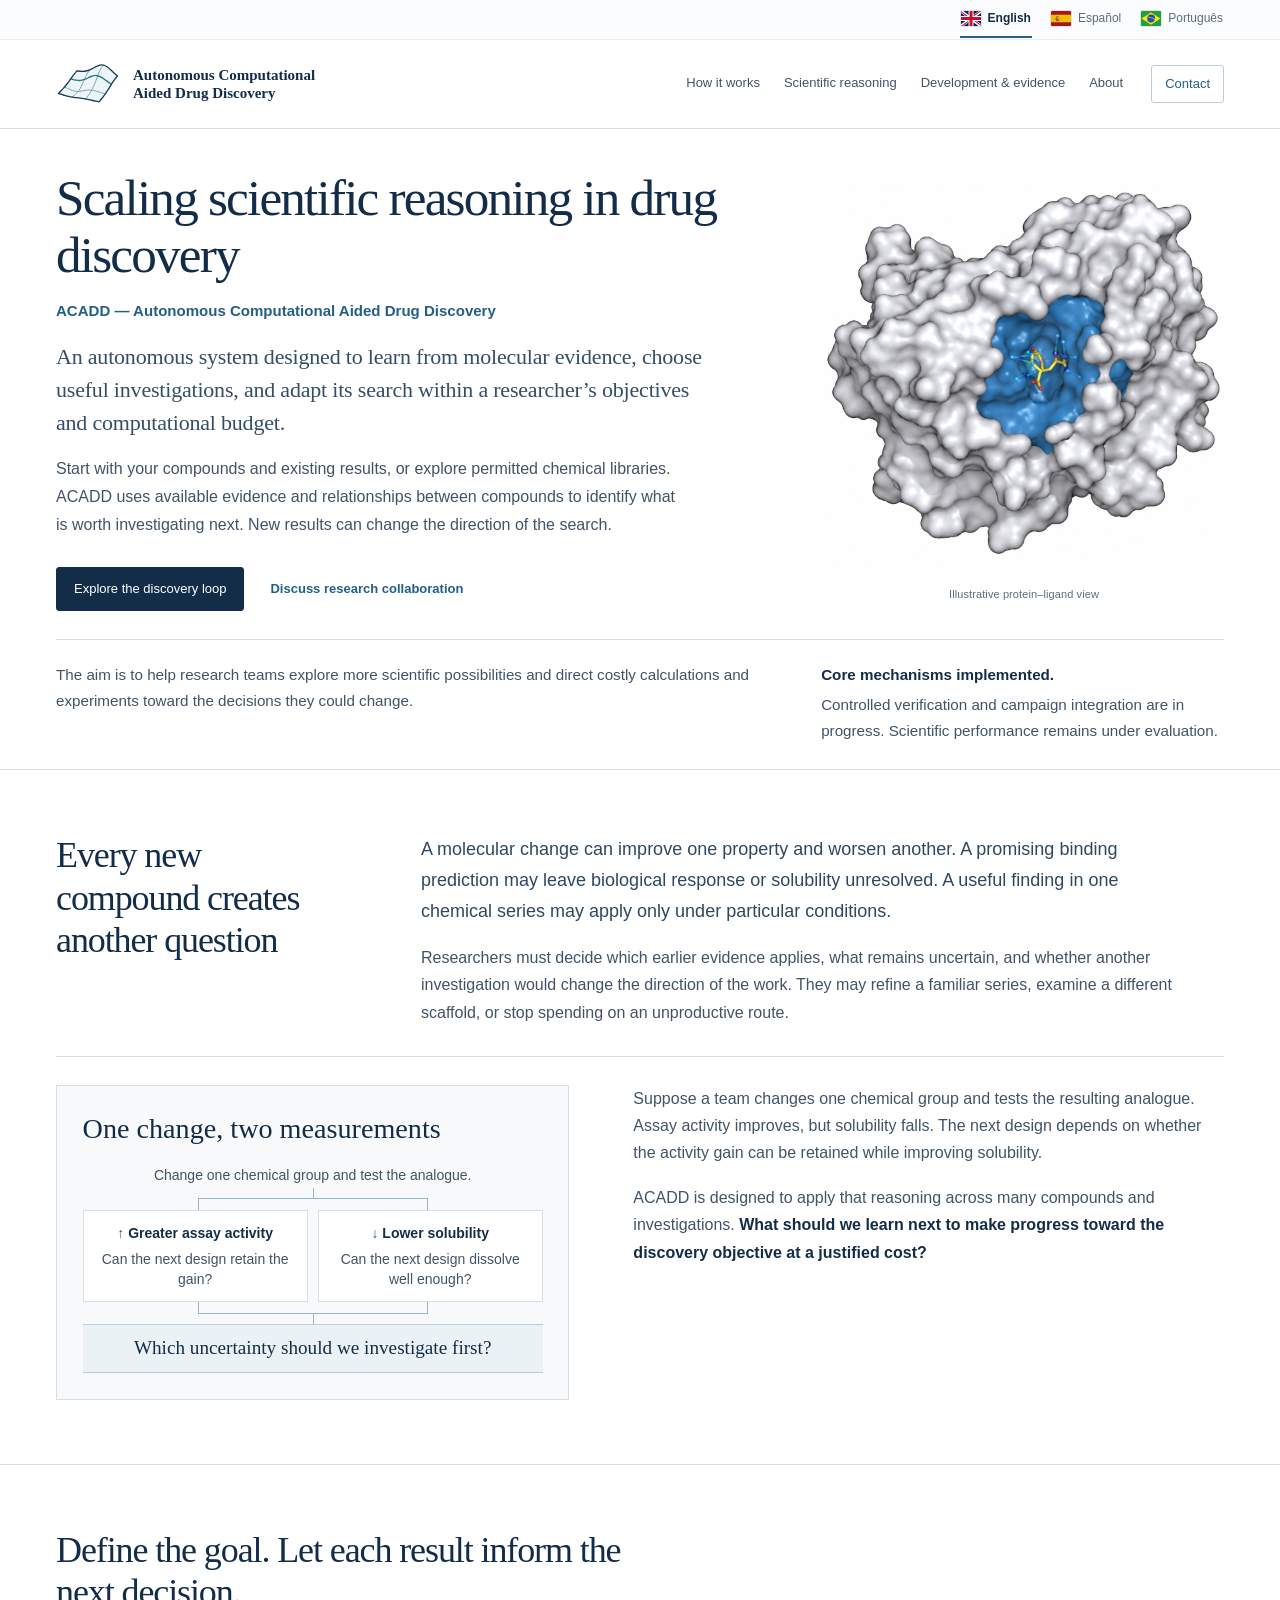
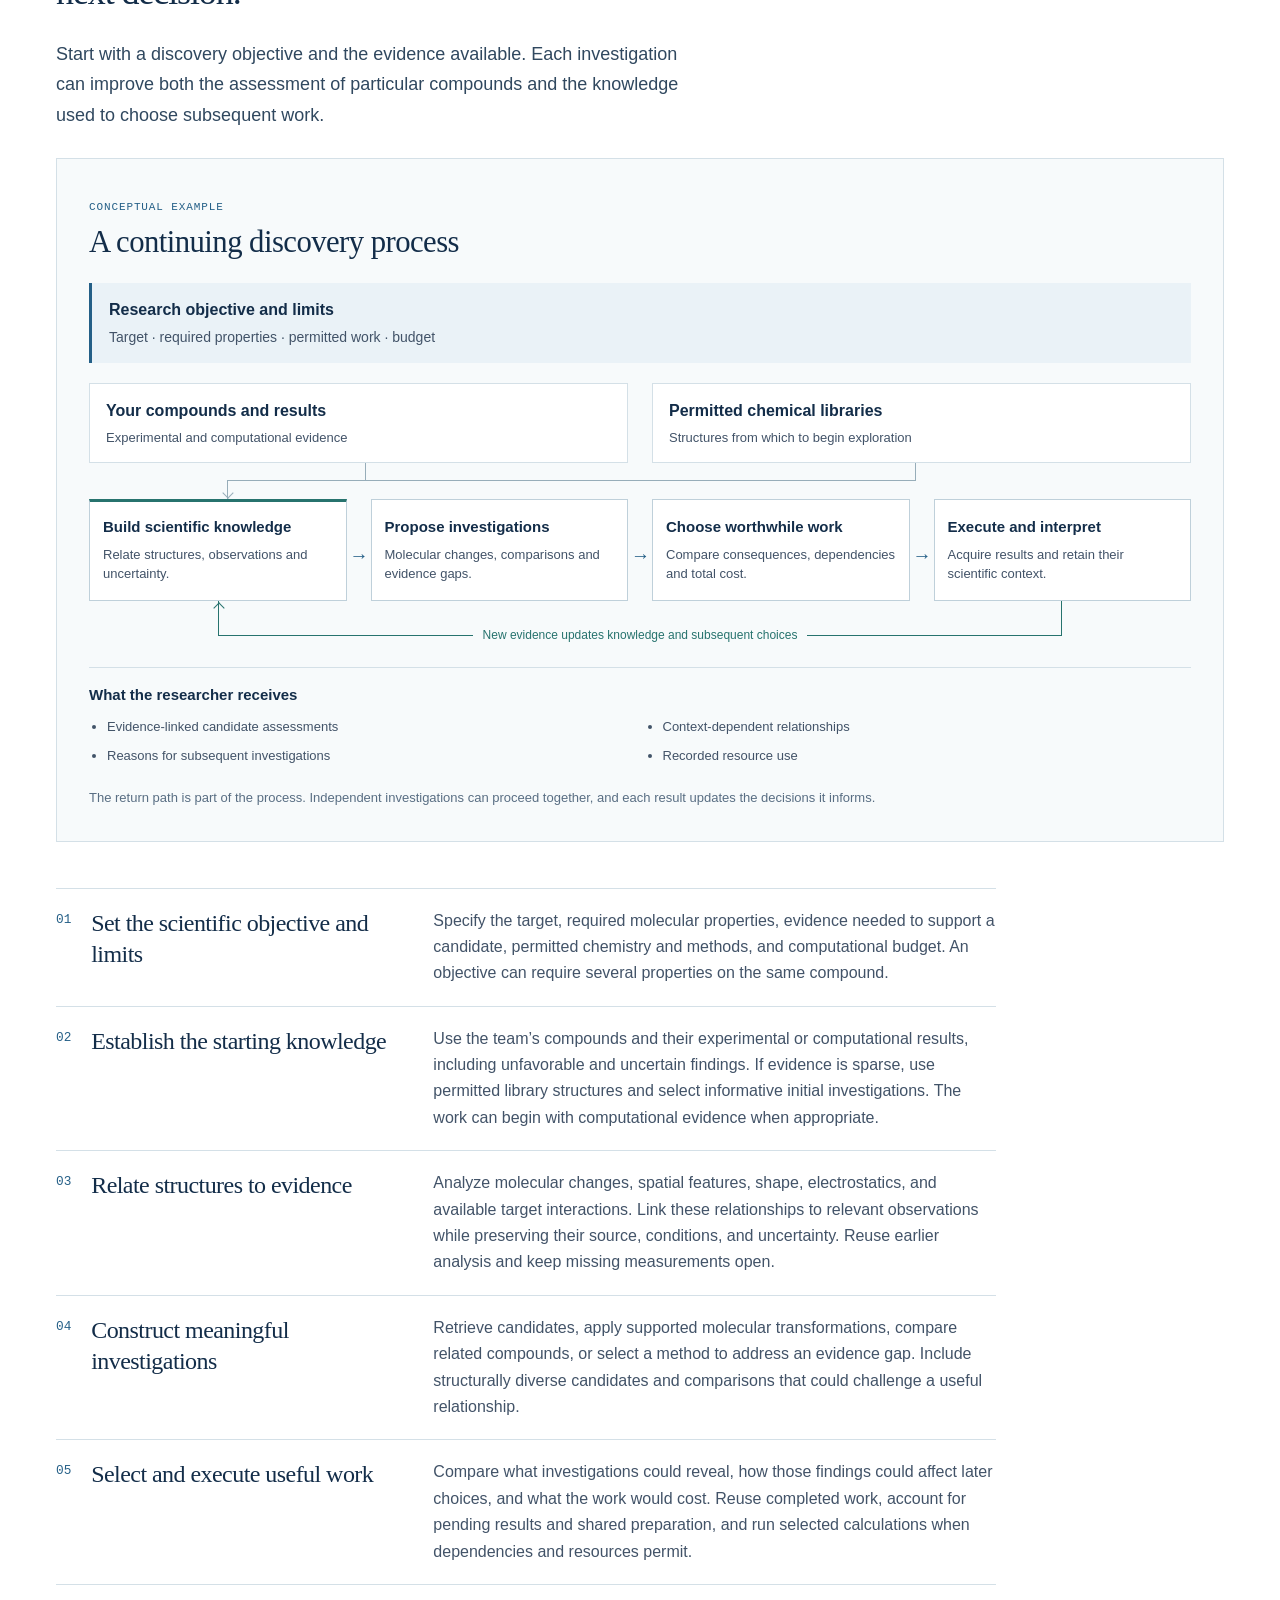
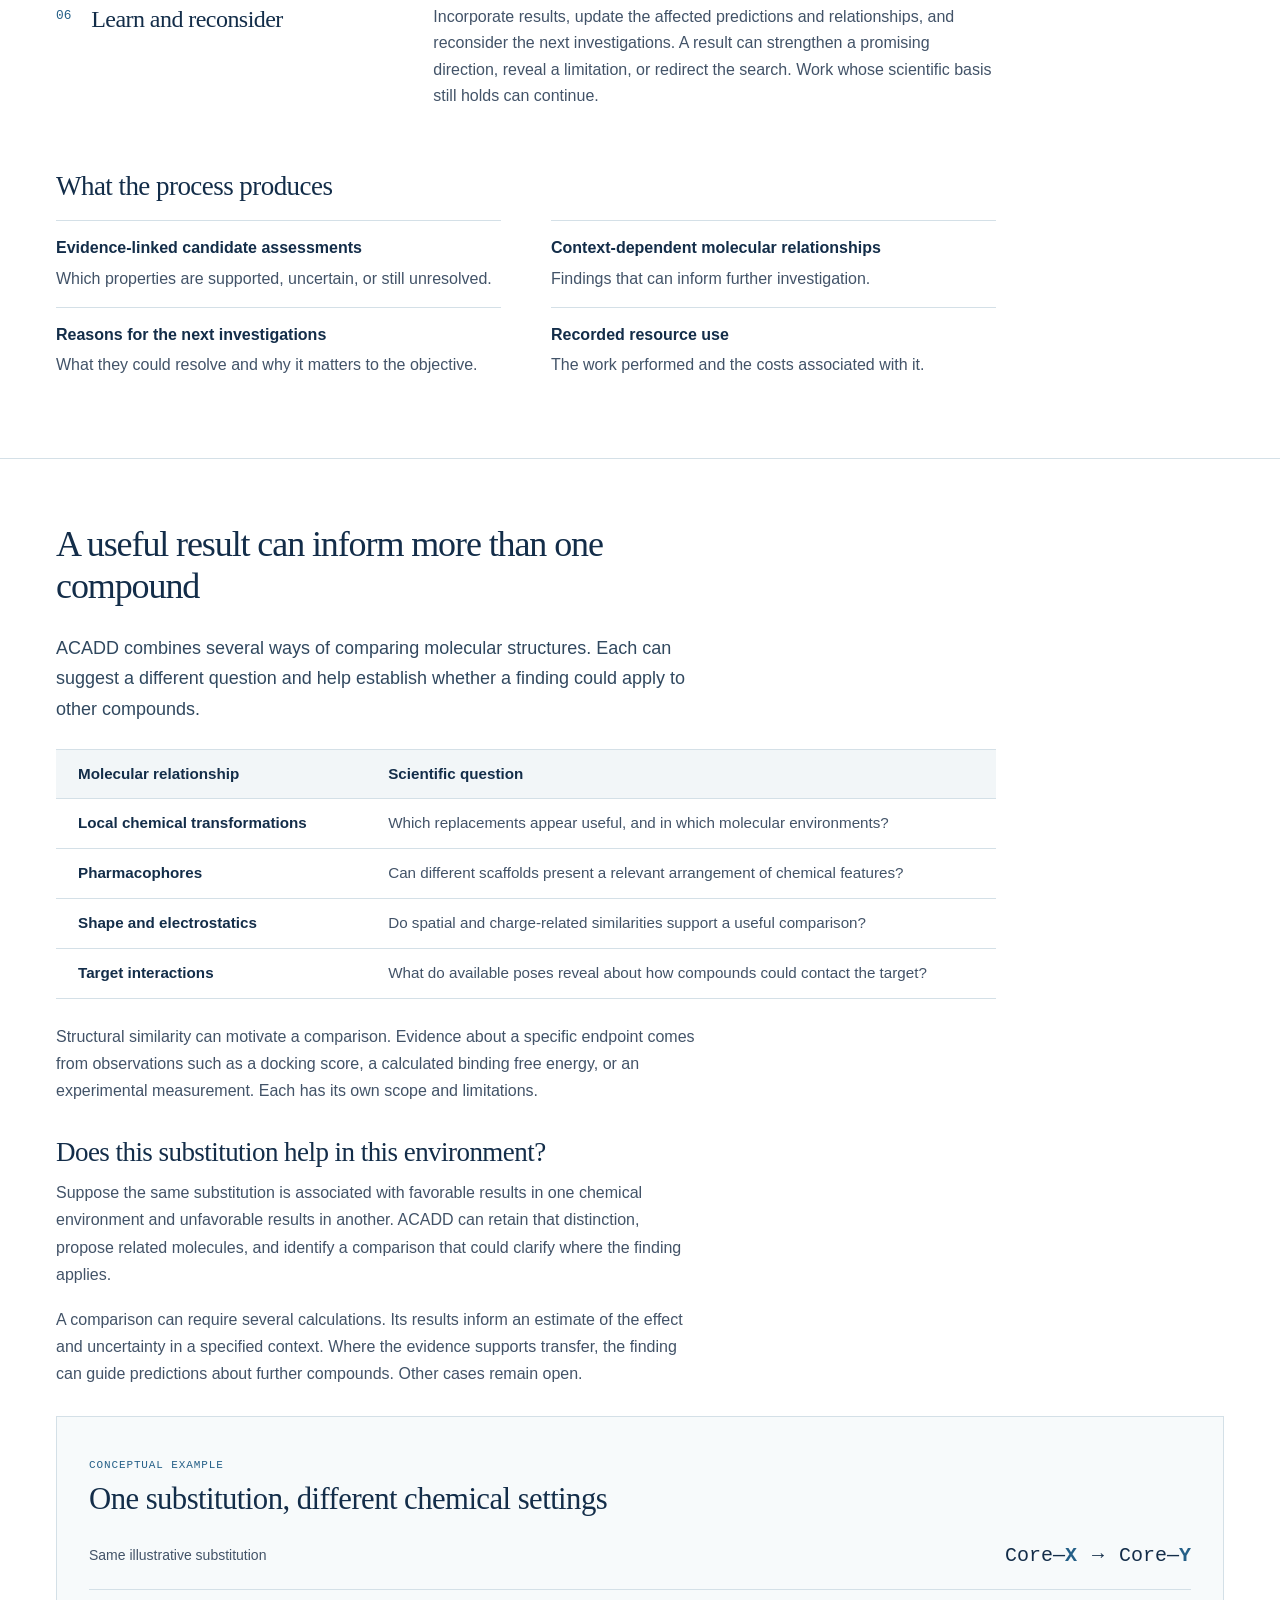
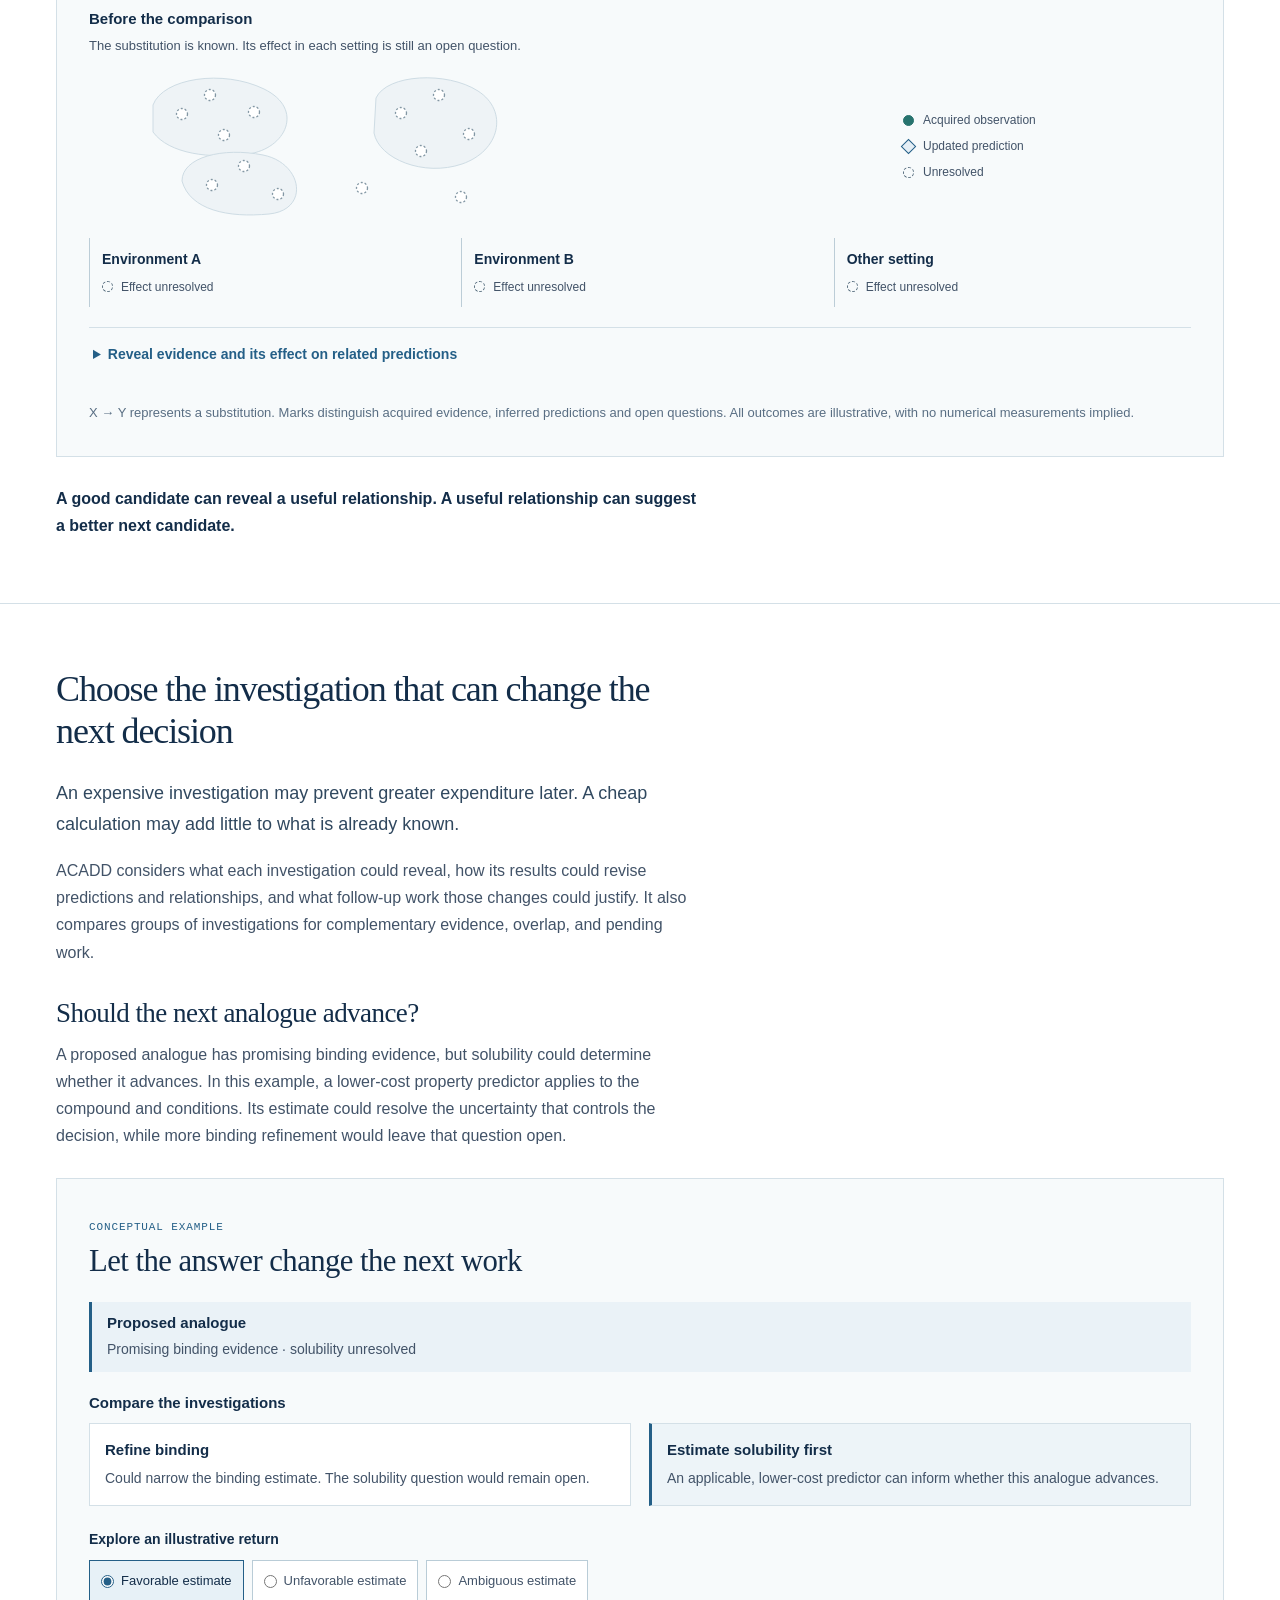
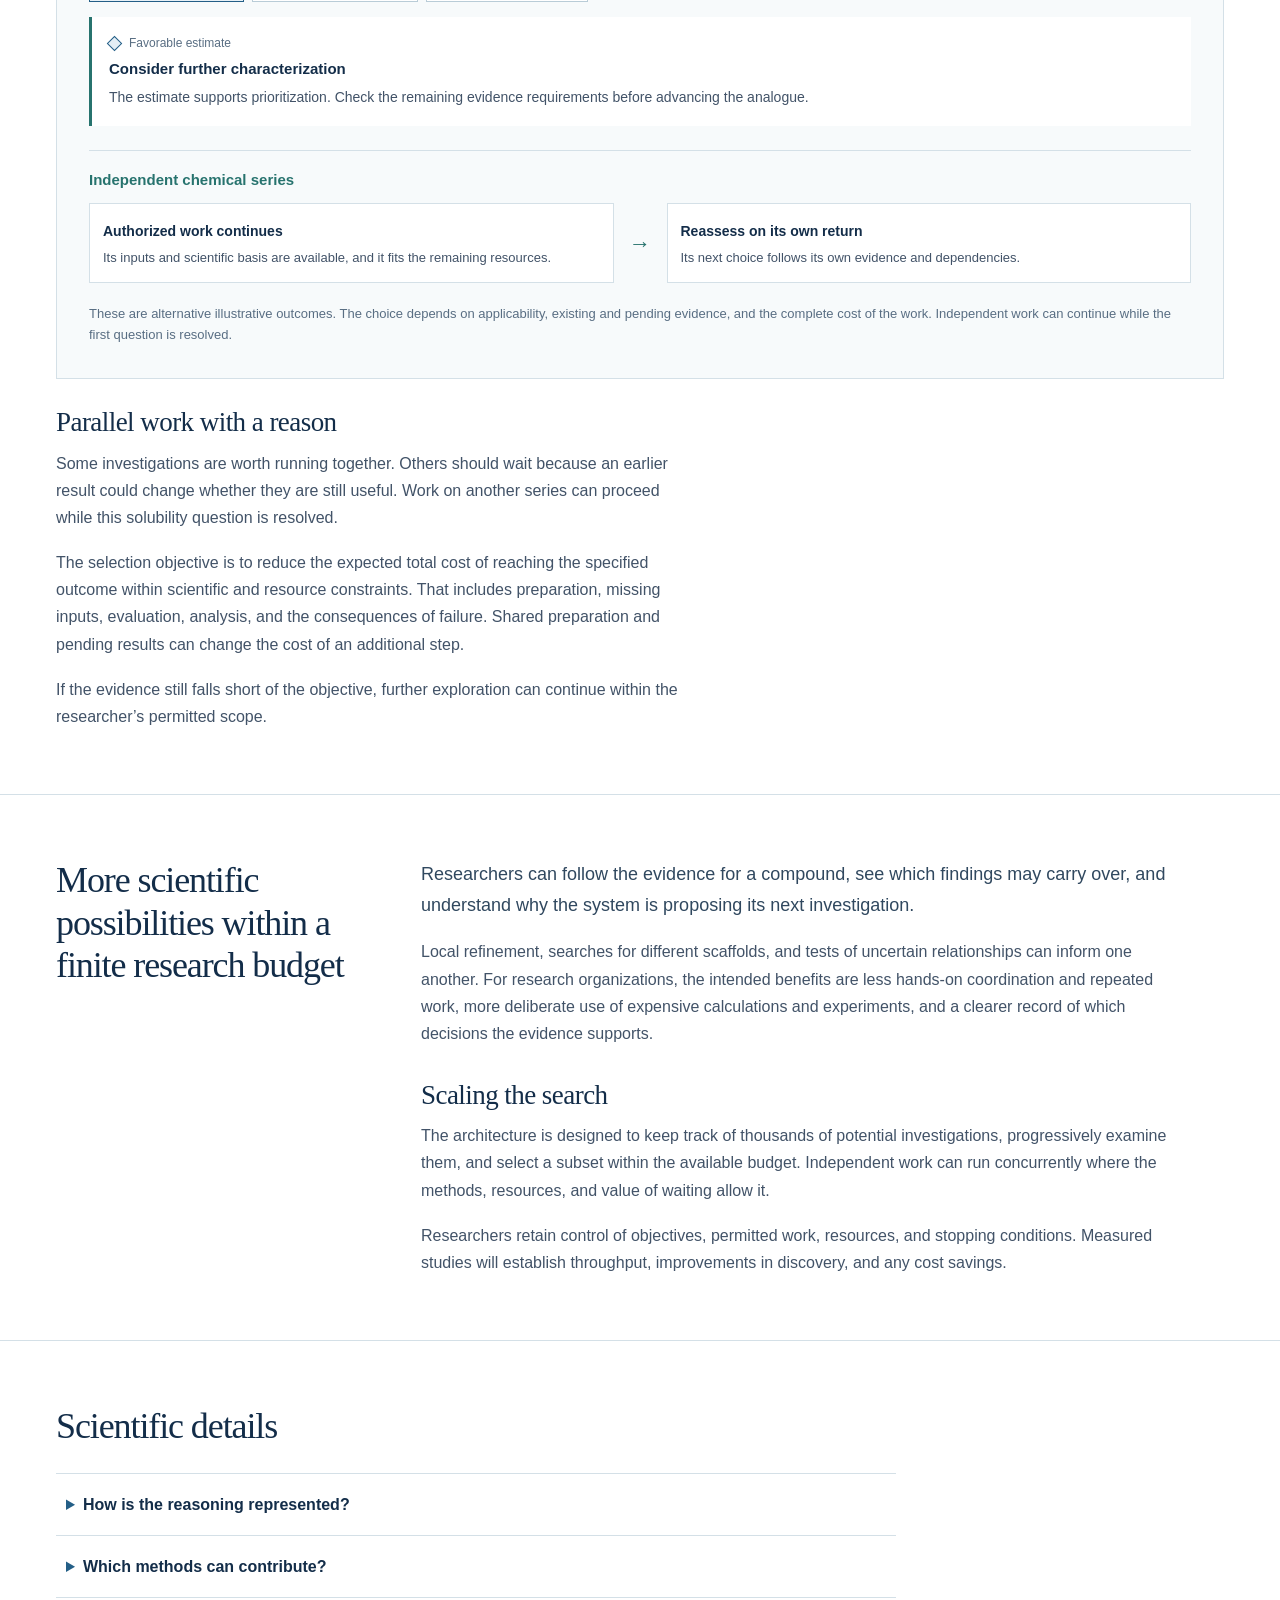
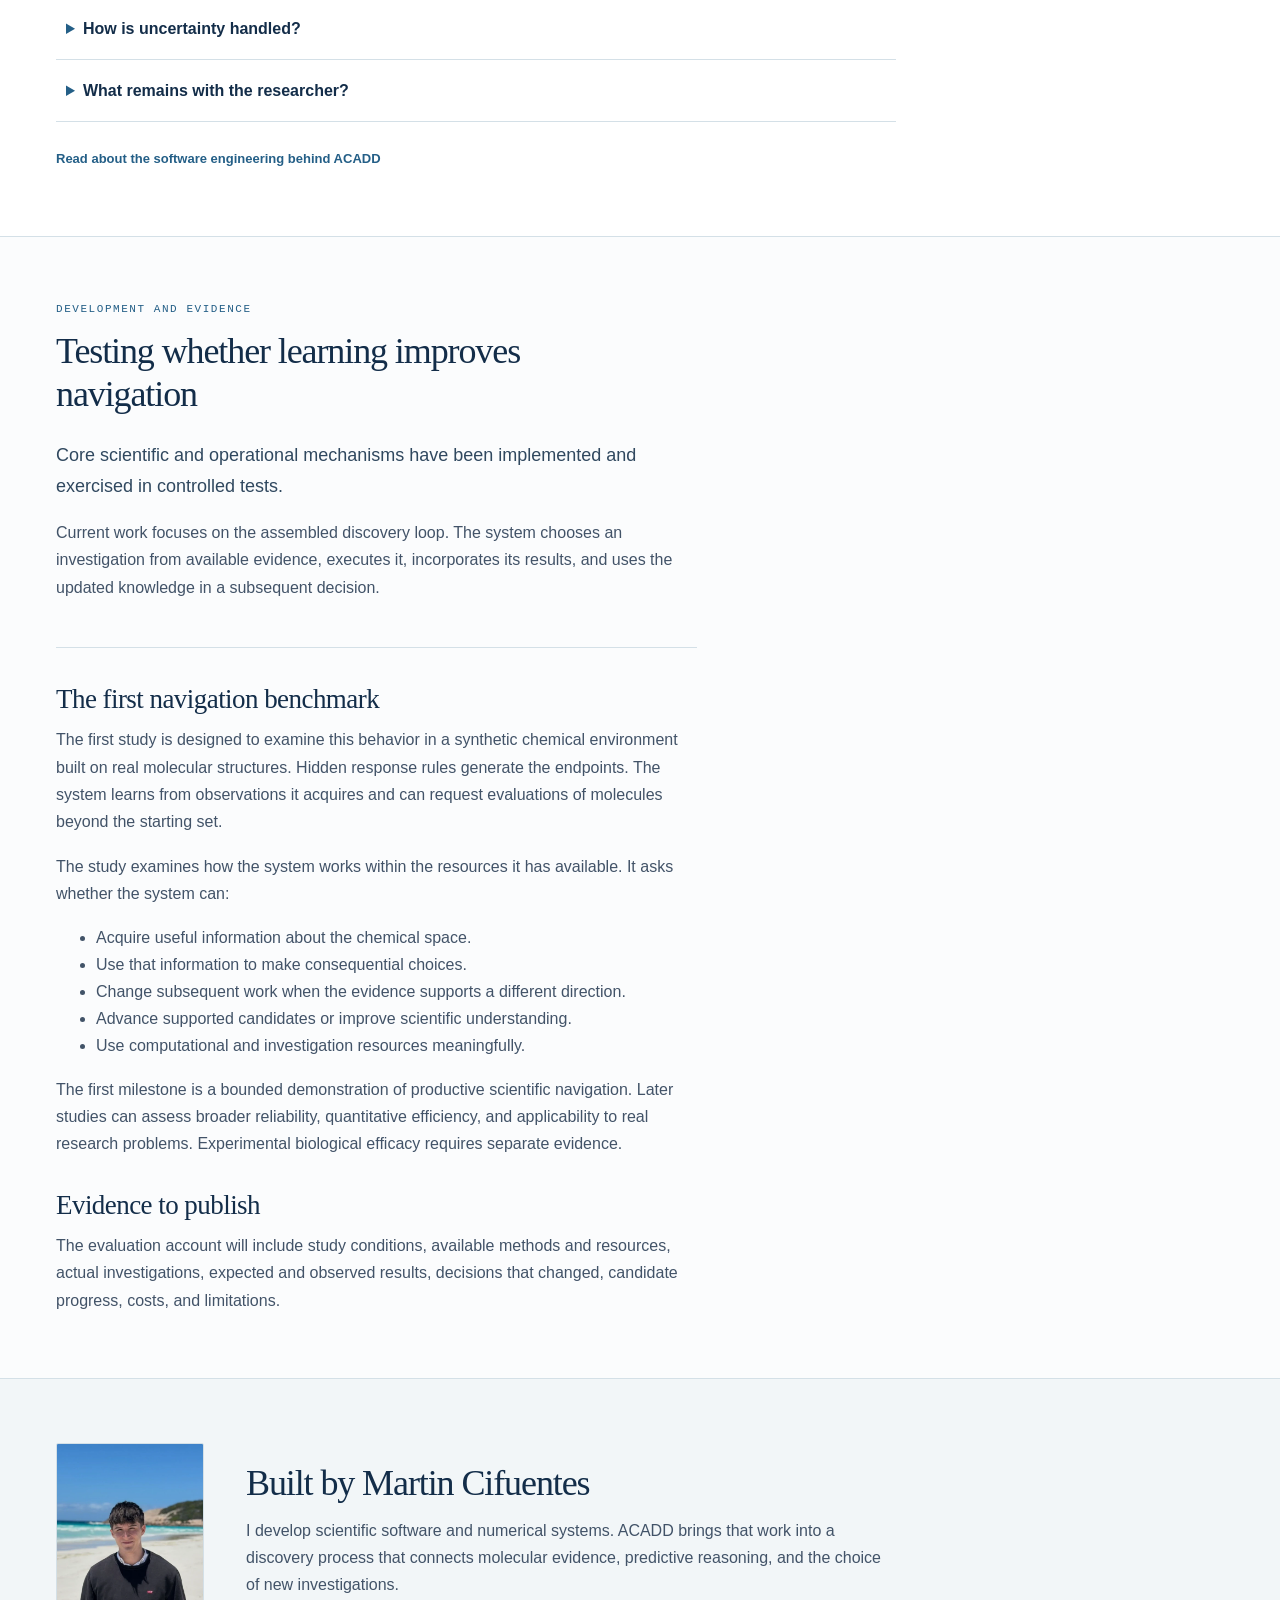
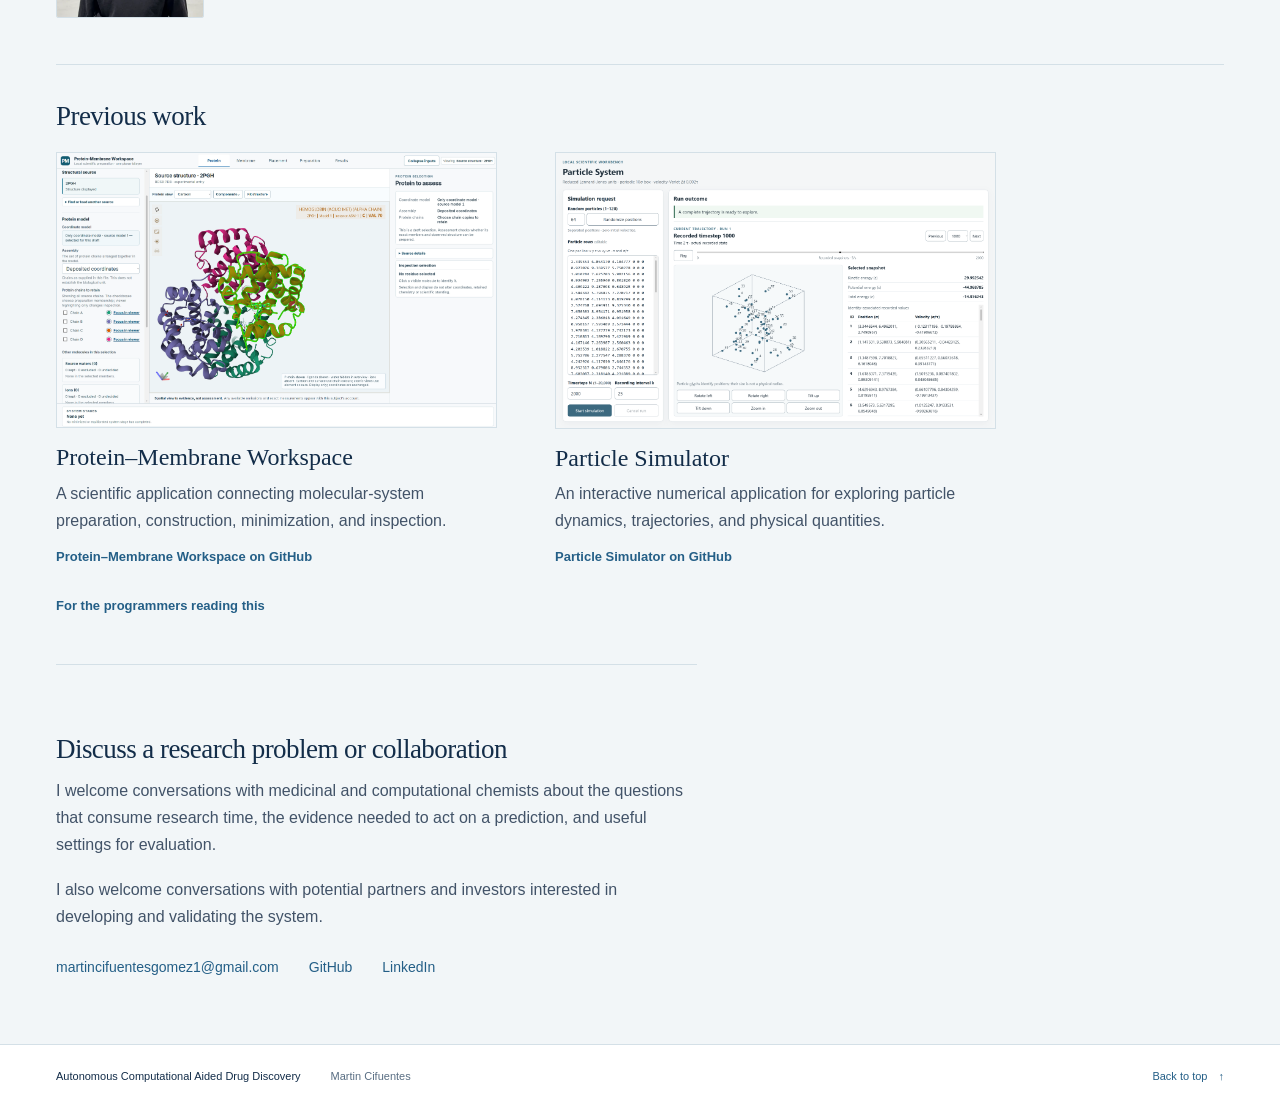
==== commit d0ccd0be: "Explain ACADD through a continuous discovery loop Add localized discovery, evidence transfer, and co" ====
--- a/index.html
+++ b/index.html
@@ -4,7 +4,7 @@
   <meta charset="utf-8">
   <meta name="viewport" content="width=device-width, initial-scale=1">
   <meta name="theme-color" content="#132d49">
-  <meta name="description" content="Autonomous software for small-molecule discovery. Measurements and predictions guide compound proposals and the choice of investigations as evidence changes.">
+  <meta name="description" content="ACADD connects molecular evidence, scientific questions, and resource allocation in an adaptive discovery loop governed by the researcher&#x27;s objectives and budget.">
   <title>Autonomous Computational Aided Drug Discovery — Martin Cifuentes</title>
   <!-- Sharing metadata is static so crawlers do not need JavaScript.
        When moving hosts, run: node scripts/set-site-url.mjs https://your-host/your-project/ -->
@@ -19,7 +19,7 @@
   <meta property="og:type" content="website">
   <meta property="og:site_name" content="Autonomous Computational Aided Drug Discovery">
   <meta property="og:title" content="Autonomous Computational Aided Drug Discovery">
-  <meta property="og:description" content="Autonomous software for small-molecule discovery. Measurements and predictions guide compound proposals and the choice of investigations as evidence changes.">
+  <meta property="og:description" content="ACADD connects molecular evidence, scientific questions, and resource allocation in an adaptive discovery loop governed by the researcher&#x27;s objectives and budget.">
   <meta property="og:url" content="https://martin1cifuentes.github.io/accessible-computational-drug-discovery/">
   <meta property="og:image" content="https://martin1cifuentes.github.io/accessible-computational-drug-discovery/assets/autonomous-discovery-en.jpg">
   <meta property="og:image:type" content="image/jpeg">
@@ -28,21 +28,19 @@
   <meta property="og:image:alt" content="Autonomous Computational Aided Drug Discovery by Martin Cifuentes. Interpret results, learn relationships and choose an investigation. Scientific reasoning core implemented; verification in progress.">
   <meta name="twitter:card" content="summary_large_image">
   <meta name="twitter:title" content="Autonomous Computational Aided Drug Discovery">
-  <meta name="twitter:description" content="Autonomous software for small-molecule discovery. Measurements and predictions guide compound proposals and the choice of investigations as evidence changes.">
+  <meta name="twitter:description" content="ACADD connects molecular evidence, scientific questions, and resource allocation in an adaptive discovery loop governed by the researcher&#x27;s objectives and budget.">
   <meta name="twitter:image" content="https://martin1cifuentes.github.io/accessible-computational-drug-discovery/assets/autonomous-discovery-en.jpg">
   <meta name="twitter:image:alt" content="Autonomous Computational Aided Drug Discovery by Martin Cifuentes. Interpret results, learn relationships and choose an investigation. Scientific reasoning core implemented; verification in progress.">
   <link rel="icon" href="assets/favicon.svg?v=20261115-landscape-modern" type="image/svg+xml">
   <link rel="stylesheet" href="styles.css?v=20261115-landscape-modern">
-  <link rel="stylesheet" href="discovery.css?v=20261113">
-  <link rel="stylesheet" href="decision-figure.css?v=20261113-autonomy">
   <link rel="stylesheet" href="analogue-figure.css">
-  <link rel="stylesheet" href="chess-figure.css?v=20261113-divider">
-  <link rel="stylesheet" href="relationship-figure.css">
-  <link rel="stylesheet" href="programmers.css?v=20261114-inside">
+  <link rel="stylesheet" href="acadd-page.css?v=20261125">
+  <link rel="stylesheet" href="acadd-diagrams.css?v=20261125">
   <script src="site-config.js" defer></script>
-  <script src="site.js?v=20261113-locales" defer></script>
+  <script src="acadd-diagrams.js?v=20261125" defer></script>
+  <script src="site.js?v=20261125" defer></script>
 </head>
-<body>
+<body class="acadd-home">
   <a class="skip-link" href="#main">Skip to content</a>
   <header class="site-header">
     <div class="language-bar">
@@ -58,9 +56,9 @@
         <span>Autonomous Computational<br>Aided Drug Discovery</span>
       </a>
       <nav class="main-nav" aria-label="Main navigation">
-        <a href="#problem">Project</a><a href="#workflow">Workflow</a><a href="#status">Status</a><a href="#previous-work">Previous work</a><a href="#about">About</a>
+        <a href="#workflow">How it works</a><a href="#explore">Scientific reasoning</a><a href="#status">Development &amp; evidence</a><a href="#about">About</a>
       </nav>
-      <a class="header-contact" href="mailto:martincifuentesgomez1@gmail.com">Get in touch <span aria-hidden="true">↗</span></a>
+      <a class="header-contact" href="#contact">Contact</a>
     </div>
   </header>
 
@@ -68,13 +66,13 @@
     <section class="hero container" id="top" aria-labelledby="project-title">
       <div class="hero-main">
         <div class="hero-copy">
-          <p class="eyebrow">Adaptive discovery · Scientific decision-making</p>
-          <h1 id="project-title">Autonomous Computational Aided <span class="title-phrase">Drug Discovery</span></h1>
-          <p class="hero-intro">An autonomous system for evidence-guided small-molecule discovery.</p>
-          <p class="hero-summary">The software interprets measurements and computational predictions to learn how molecular changes affect binding, biological responses and properties such as solubility. Where those findings apply, they guide compound proposals and the choice of investigations. New evidence can change both.</p>
+          <h1 id="project-title">Scaling scientific reasoning in drug discovery</h1>
+          <p class="acadd-name">ACADD — Autonomous Computational Aided Drug Discovery</p>
+          <p class="hero-intro">An autonomous system designed to learn from molecular evidence, choose useful investigations, and adapt its search within a researcher’s objectives and computational budget.</p>
+          <p class="hero-summary">Start with your compounds and existing results, or explore permitted chemical libraries. ACADD uses available evidence and relationships between compounds to identify what is worth investigating next. New results can change the direction of the search.</p>
           <div class="hero-actions">
-            <a class="button button-primary" href="#problem">How it works <span aria-hidden="true">↓</span></a>
-            <a class="text-link" href="#status">Development and evidence <span aria-hidden="true">↗</span></a>
+            <a class="button button-primary" href="#workflow">Explore the discovery loop</a>
+            <a class="text-link" href="#contact">Discuss research collaboration</a>
           </div>
         </div>
         <figure class="hero-figure">
@@ -83,475 +81,292 @@
         </figure>
       </div>
       <div class="hero-context prose">
-        <p>The aim is to take molecular optimization further before synthesis, in less time and with fewer resources, so teams can concentrate their time, experiments and expensive calculations on choices that matter to the project.</p>
-        <div>
-          <p><strong>The scientific reasoning core is implemented.</strong> Verification is ongoing. Further evaluation will establish how it performs on real chemical problems.</p>
-          <a class="text-link hero-collaboration" href="#collaboration">Discuss collaboration <span aria-hidden="true">↗</span></a>
-        </div>
+        <p>The aim is to help research teams explore more scientific possibilities and direct costly calculations and experiments toward the decisions they could change.</p>
+        <p><strong>Core mechanisms implemented.</strong> Controlled verification and campaign integration are in progress. Scientific performance remains under evaluation.</p>
       </div>
     </section>
 
     <section class="section" id="problem" aria-labelledby="problem-title">
       <div class="container">
+        <span id="chess-comparison" class="section-anchor" aria-hidden="true"></span>
         <div class="editorial-grid">
-          <div class="section-aside">
-            <p class="eyebrow">01 / The discovery problem</p>
-            <h2 id="problem-title">Which compound is worth making next?</h2>
-          </div>
+          <div class="section-aside"><h2 id="problem-title">Every new compound creates another question</h2></div>
           <div class="prose">
-            <p class="lead">A medicinal chemistry team starts with a biological effect it wants to achieve, such as inhibiting an enzyme. Its compounds must also meet practical requirements. A promising inhibitor still has to dissolve well enough for its intended use.</p>
-            <p>Suppose the team changes one chemical group on a compound, makes the new version and tests it. This analogue shows greater activity in the assay and lower solubility than the starting compound. Which of those effects would carry over to the next design?</p>
-            <p class="lab-cycle" aria-label="Design, make, test, interpret, then modify"><span>Design</span> → <span>Make</span> → <span>Test</span> → <span>Interpret</span> → <span>Modify</span></p>
+            <p class="lead">A molecular change can improve one property and worsen another. A promising binding prediction may leave biological response or solubility unresolved. A useful finding in one chemical series may apply only under particular conditions.</p>
+            <p>Researchers must decide which earlier evidence applies, what remains uncertain, and whether another investigation would change the direction of the work. They may refine a familiar series, examine a different scaffold, or stop spending on an unproductive route.</p>
           </div>
         </div>
         <div class="problem-example">
-          <figure class="analogue-figure" id="analogue-example" data-translated-section="problem">
-            <figcaption><span class="figure-label">Fig. 01 · Illustrative example</span>One change, two measurements</figcaption>
-            <p class="analogue-origin">Change one chemical group and test the analogue.</p>
-            <div class="analogue-fork" aria-hidden="true"></div>
-            <ul class="analogue-results" role="list">
-              <li><strong><span aria-hidden="true">↑</span> Greater assay activity</strong>Could the next analogue retain this gain?</li>
-              <li><strong><span aria-hidden="true">↓</span> Lower solubility</strong>Would the next analogue dissolve well enough?</li>
+          <figure class="analogue-figure" id="analogue-example">
+              <figcaption>One change, two measurements</figcaption>
+              <p class="analogue-origin">Change one chemical group and test the analogue.</p>
+              <div class="analogue-fork" aria-hidden="true"></div>
+              <ul class="analogue-results">
+                <li><strong><span aria-hidden="true">↑</span> Greater assay activity</strong>Can the next design retain the gain?</li>
+                <li><strong><span aria-hidden="true">↓</span> Lower solubility</strong>Can the next design dissolve well enough?</li>
+              </ul>
+              <div class="analogue-fork analogue-fork-join" aria-hidden="true"></div>
+              <p class="analogue-question">Which uncertainty should we investigate first?</p>
+            </figure>
+          <div class="prose">
+            <p>Suppose a team changes one chemical group and tests the resulting analogue. Assay activity improves, but solubility falls. The next design depends on whether the activity gain can be retained while improving solubility.</p>
+            <p>ACADD is designed to apply that reasoning across many compounds and investigations. <strong>What should we learn next to make progress toward the discovery objective at a justified cost?</strong></p>
+          </div>
+        </div>
+      </div>
+    </section>
+
+    <section class="section" id="workflow" aria-labelledby="workflow-title">
+      <div class="container">
+        <header class="section-heading"><h2 id="workflow-title">Define the goal. Let each result inform the next decision.</h2></header>
+        <div class="prose discovery-essay">
+          <p class="lead">Start with a discovery objective and the evidence available. Each investigation can improve both the assessment of particular compounds and the knowledge used to choose subsequent work.</p>
+        </div>
+        <figure class="ac-figure ac-loop" aria-labelledby="discovery-loop-title discovery-loop-caption">
+  <header class="ac-figure-heading"><span class="ac-figure-label">Conceptual example</span><h3 id="discovery-loop-title">A continuing discovery process</h3></header>
+  <div class="ac-loop-goal"><strong>Research objective and limits</strong><span>Target · required properties · permitted work · budget</span></div>
+  <div class="ac-loop-sources">
+    <div><strong>Your compounds and results</strong><span>Experimental and computational evidence</span></div>
+    <div><strong>Permitted chemical libraries</strong><span>Structures from which to begin exploration</span></div>
+  </div>
+  <div class="ac-source-merge" aria-hidden="true"><span></span></div>
+  <div class="ac-loop-cycle"><ol class="ac-loop-stages"><li><h4>Build scientific knowledge</h4><p>Relate structures, observations and uncertainty.</p></li>
+<li><h4>Propose investigations</h4><p>Molecular changes, comparisons and evidence gaps.</p></li>
+<li><h4>Choose worthwhile work</h4><p>Compare consequences, dependencies and total cost.</p></li>
+<li><h4>Execute and interpret</h4><p>Acquire results and retain their scientific context.</p></li></ol>
+    <div class="ac-loop-return"><span aria-hidden="true">↻</span><p>New evidence updates knowledge and subsequent choices</p></div>
+  </div>
+  <div class="ac-loop-outputs"><h4>What the researcher receives</h4><ul><li>Evidence-linked candidate assessments</li><li>Context-dependent relationships</li><li>Reasons for subsequent investigations</li><li>Recorded resource use</li></ul></div>
+  <figcaption id="discovery-loop-caption">The return path is part of the process. Independent investigations can proceed together, and each result updates the decisions it informs.</figcaption>
+</figure>
+        <ol class="discovery-steps">
+          <li id="establish"><h3>Set the scientific objective and limits</h3><p>Specify the target, required molecular properties, evidence needed to support a candidate, permitted chemistry and methods, and computational budget. An objective can require several properties on the same compound.</p></li>
+          <li id="starting-knowledge"><h3>Establish the starting knowledge</h3><p>Use the team’s compounds and their experimental or computational results, including unfavorable and uncertain findings. If evidence is sparse, use permitted library structures and select informative initial investigations. The work can begin with computational evidence when appropriate.</p></li>
+          <li id="interpret"><h3>Relate structures to evidence</h3><p>Analyze molecular changes, spatial features, shape, electrostatics, and available target interactions. Link these relationships to relevant observations while preserving their source, conditions, and uncertainty. Reuse earlier analysis and keep missing measurements open.</p></li>
+          <li id="mechanism-exploration"><h3>Construct meaningful investigations</h3><p>Retrieve candidates, apply supported molecular transformations, compare related compounds, or select a method to address an evidence gap. Include structurally diverse candidates and comparisons that could challenge a useful relationship.</p></li>
+          <li id="investigate"><h3>Select and execute useful work</h3><p>Compare what investigations could reveal, how those findings could affect later choices, and what the work would cost. Reuse completed work, account for pending results and shared preparation, and run selected calculations when dependencies and resources permit.</p></li>
+          <li id="decide"><h3>Learn and reconsider</h3><p>Incorporate results, update the affected predictions and relationships, and reconsider the next investigations. A result can strengthen a promising direction, reveal a limitation, or redirect the search. Work whose scientific basis still holds can continue.</p></li>
+        </ol>
+        <section class="discovery-outcomes" aria-labelledby="outcomes-title">
+          <h3 id="outcomes-title">What the process produces</h3>
+          <dl class="outcome-list">
+            <div><dt>Evidence-linked candidate assessments</dt><dd>Which properties are supported, uncertain, or still unresolved.</dd></div>
+            <div><dt>Context-dependent molecular relationships</dt><dd>Findings that can inform further investigation.</dd></div>
+            <div><dt>Reasons for the next investigations</dt><dd>What they could resolve and why it matters to the objective.</dd></div>
+            <div><dt>Recorded resource use</dt><dd>The work performed and the costs associated with it.</dd></div>
+          </dl>
+        </section>
+      </div>
+    </section>
+
+    <div id="explore">
+      <section class="section" id="mechanism-adaptation" aria-labelledby="learning-title">
+        <span class="section-anchor" id="patterns-across-a-series" aria-hidden="true"></span><span class="section-anchor" id="mechanism-prioritization" aria-hidden="true"></span>
+        <div class="container">
+          <header class="section-heading"><h2 id="learning-title">A useful result can inform more than one compound</h2></header>
+          <div class="prose discovery-essay">
+            <p class="lead">ACADD combines several ways of comparing molecular structures. Each can suggest a different question and help establish whether a finding could apply to other compounds.</p>
+          </div>
+          <table class="science-table">
+            <thead><tr><th scope="col">Molecular relationship</th><th scope="col">Scientific question</th></tr></thead>
+            <tbody>
+              <tr><th scope="row">Local chemical transformations</th><td>Which replacements appear useful, and in which molecular environments?</td></tr>
+              <tr><th scope="row">Pharmacophores</th><td>Can different scaffolds present a relevant arrangement of chemical features?</td></tr>
+              <tr><th scope="row">Shape and electrostatics</th><td>Do spatial and charge-related similarities support a useful comparison?</td></tr>
+              <tr><th scope="row">Target interactions</th><td>What do available poses reveal about how compounds could contact the target?</td></tr>
+            </tbody>
+          </table>
+          <div class="prose discovery-essay">
+            <p>Structural similarity can motivate a comparison. Evidence about a specific endpoint comes from observations such as a docking score, a calculated binding free energy, or an experimental measurement. Each has its own scope and limitations.</p>
+            <h3 id="context-title">Does this substitution help in this environment?</h3>
+            <p>Suppose the same substitution is associated with favorable results in one chemical environment and unfavorable results in another. ACADD can retain that distinction, propose related molecules, and identify a comparison that could clarify where the finding applies.</p>
+            <p>A comparison can require several calculations. Its results inform an estimate of the effect and uncertainty in a specified context. Where the evidence supports transfer, the finding can guide predictions about further compounds. Other cases remain open.</p>
+          </div>
+          <figure class="ac-figure ac-relationship" aria-labelledby="relationship-example-title relationship-example-caption">
+  <header class="ac-figure-heading"><span class="ac-figure-label">Conceptual example</span><h3 id="relationship-example-title">One substitution, different chemical settings</h3></header>
+  <div class="ac-substitution"><span>Same illustrative substitution</span><div aria-label="Same illustrative substitution"><span>Core—<b>X</b></span><span aria-hidden="true">→</span><span>Core—<b>Y</b></span></div></div>
+  <div class="ac-before"><h4>Before the comparison</h4><p>The substitution is known. Its effect in each setting is still an open question.</p><div class="ac-space-band"><svg class="ac-space-map" viewBox="0 0 400 155" aria-hidden="true" focusable="false">
+      <path class="ac-space-region" d="M29 36C39 9 99 0 140 20S162 80 124 85 45 85 29 63Z"/>
+      <path class="ac-space-region" d="M58 112C58 88 99 78 139 86S186 141 145 145 66 141 58 112Z"/>
+      <path class="ac-space-region" d="M252 29C263 5 323 2 354 22S376 82 338 95 255 90 250 64Z"/>
+      <circle class="ac-space-open" cx="58" cy="45" r="5.5"/><circle class="ac-space-open" cx="86" cy="26" r="5.5"/><circle class="ac-space-open" cx="100" cy="66" r="5.5"/><circle class="ac-space-open" cx="130" cy="43" r="5.5"/><circle class="ac-space-open" cx="88" cy="116" r="5.5"/><circle class="ac-space-open" cx="120" cy="97" r="5.5"/><circle class="ac-space-open" cx="154" cy="125" r="5.5"/><circle class="ac-space-open" cx="277" cy="44" r="5.5"/><circle class="ac-space-open" cx="315" cy="26" r="5.5"/><circle class="ac-space-open" cx="345" cy="65" r="5.5"/><circle class="ac-space-open" cx="297" cy="82" r="5.5"/><circle class="ac-space-open" cx="238" cy="119" r="5.5"/><circle class="ac-space-open" cx="337" cy="128" r="5.5"/>
+    </svg><div class="ac-space-legend"><span><i class="ac-mark ac-mark-observed" aria-hidden="true"></i>Acquired observation</span><span><i class="ac-mark ac-mark-prediction" aria-hidden="true"></i>Updated prediction</span><span><i class="ac-mark ac-mark-open" aria-hidden="true"></i>Unresolved</span></div></div><div class="ac-unresolved-grid"><div><strong>Environment A</strong><span><i class="ac-mark ac-mark-open" aria-hidden="true"></i>Effect unresolved</span></div><div><strong>Environment B</strong><span><i class="ac-mark ac-mark-open" aria-hidden="true"></i>Effect unresolved</span></div><div><strong>Other setting</strong><span><i class="ac-mark ac-mark-open" aria-hidden="true"></i>Effect unresolved</span></div></div></div>
+  <details class="ac-evidence-reveal"><summary>Reveal evidence and its effect on related predictions</summary><div class="ac-revealed"><h4 class="ac-revealed-title">After illustrative evidence is acquired</h4><div class="ac-space-band"><svg class="ac-space-map" viewBox="0 0 400 155" aria-hidden="true" focusable="false">
+      <path class="ac-space-region" d="M29 36C39 9 99 0 140 20S162 80 124 85 45 85 29 63Z"/>
+      <path class="ac-space-region" d="M58 112C58 88 99 78 139 86S186 141 145 145 66 141 58 112Z"/>
+      <path class="ac-space-region" d="M252 29C263 5 323 2 354 22S376 82 338 95 255 90 250 64Z"/>
+      <path class="ac-space-local" d="M58 45 86 26M58 45 100 66M88 116 120 97M277 44 315 26"/>
+      <path class="ac-space-transfer" d="M58 45C120 0 212 2 277 44"/><circle class="ac-space-observed" cx="58" cy="45" r="5.5"/><path class="ac-space-prediction" d="M86 19l7 7-7 7-7-7Z"/><path class="ac-space-prediction" d="M100 59l7 7-7 7-7-7Z"/><circle class="ac-space-open" cx="130" cy="43" r="5.5"/><circle class="ac-space-observed" cx="88" cy="116" r="5.5"/><path class="ac-space-prediction" d="M120 90l7 7-7 7-7-7Z"/><circle class="ac-space-open" cx="154" cy="125" r="5.5"/><path class="ac-space-prediction" d="M277 37l7 7-7 7-7-7Z"/><path class="ac-space-prediction" d="M315 19l7 7-7 7-7-7Z"/><circle class="ac-space-open" cx="345" cy="65" r="5.5"/><circle class="ac-space-open" cx="297" cy="82" r="5.5"/><circle class="ac-space-open" cx="238" cy="119" r="5.5"/><circle class="ac-space-open" cx="337" cy="128" r="5.5"/>
+    </svg><div class="ac-space-legend"><span><i class="ac-mark ac-mark-observed" aria-hidden="true"></i>Acquired observation</span><span><i class="ac-mark ac-mark-prediction" aria-hidden="true"></i>Updated prediction</span><span><i class="ac-mark ac-mark-open" aria-hidden="true"></i>Unresolved</span></div></div><div class="ac-relation-row"><div><span class="ac-state"><i class="ac-mark ac-mark-observed" aria-hidden="true"></i>Acquired observation</span><h4>Environment A</h4><p>Favorable effect observed</p></div><span class="ac-rel-arrow" aria-hidden="true">→</span><div><span class="ac-state"><i class="ac-mark ac-mark-prediction" aria-hidden="true"></i>Updated prediction</span><h4>Compatible environment A</h4><p>Related predictions shift in a favorable direction.</p></div></div>
+<div class="ac-relation-row"><div><span class="ac-state"><i class="ac-mark ac-mark-observed" aria-hidden="true"></i>Acquired observation</span><h4>Environment B</h4><p>Unfavorable effect observed</p></div><span class="ac-rel-arrow" aria-hidden="true">→</span><div><span class="ac-state"><i class="ac-mark ac-mark-prediction" aria-hidden="true"></i>Updated prediction</span><h4>Compatible environment B</h4><p>Related predictions shift in an unfavorable direction.</p></div></div>
+    <div class="ac-transfer-note"><h4>Across scaffolds</h4><p>A different scaffold may support a comparison where the relevant local environment and endpoint evidence apply. Transfer remains conditional.</p></div>
+    <div class="ac-unresolved-note"><span class="ac-state"><i class="ac-mark ac-mark-open" aria-hidden="true"></i>Unresolved</span><h4>Unsupported setting</h4><p>A different or unstudied environment remains unresolved when the available evidence cannot support transfer.</p></div>
+  </div></details>
+  <figcaption id="relationship-example-caption">X → Y represents a substitution. Marks distinguish acquired evidence, inferred predictions and open questions. All outcomes are illustrative, with no numerical measurements implied.</figcaption>
+</figure>
+          <p class="prose discovery-essay discovery-takeaway"><strong>A good candidate can reveal a useful relationship. A useful relationship can suggest a better next candidate.</strong></p>
+        </div>
+      </section>
+
+      <section class="section" id="decision-selection" aria-labelledby="selection-title">
+        <span class="section-anchor" id="campaign" aria-hidden="true"></span><span class="section-anchor" id="resources" aria-hidden="true"></span><span class="section-anchor" id="mechanism-investigations" aria-hidden="true"></span>
+        <div class="container">
+          <header class="section-heading"><h2 id="selection-title">Choose the investigation that can change the next decision</h2></header>
+          <div class="prose discovery-essay">
+            <p class="lead">An expensive investigation may prevent greater expenditure later. A cheap calculation may add little to what is already known.</p>
+            <p>ACADD considers what each investigation could reveal, how its results could revise predictions and relationships, and what follow-up work those changes could justify. It also compares groups of investigations for complementary evidence, overlap, and pending work.</p>
+            <h3 id="campaign-title">Should the next analogue advance?</h3>
+            <p>A proposed analogue has promising binding evidence, but solubility could determine whether it advances. In this example, a lower-cost property predictor applies to the compound and conditions. Its estimate could resolve the uncertainty that controls the decision, while more binding refinement would leave that question open.</p>
+          </div>
+          <figure class="ac-figure ac-allocation" aria-labelledby="allocation-example-title allocation-example-caption">
+  <header class="ac-figure-heading"><span class="ac-figure-label">Conceptual example</span><h3 id="allocation-example-title">Let the answer change the next work</h3></header>
+  <div class="ac-allocation-start"><h4>Proposed analogue</h4><p>Promising binding evidence · solubility unresolved</p></div>
+  <h4 class="ac-options-heading">Compare the investigations</h4>
+  <div class="ac-investigation-options"><div><h4>Refine binding</h4><p>Could narrow the binding estimate. The solubility question would remain open.</p></div><div class="ac-selected-investigation"><h4>Estimate solubility first</h4><p>An applicable, lower-cost predictor can inform whether this analogue advances.</p></div></div>
+  <div class="ac-outcome-demo" data-ac-outcomes>
+    <fieldset class="ac-outcome-controls" hidden><legend>Explore an illustrative return</legend><div><label><input type="radio" name="ac-outcome" value="0" aria-controls="ac-outcome-0" checked><span>Favorable estimate</span></label><label><input type="radio" name="ac-outcome" value="1" aria-controls="ac-outcome-1" ><span>Unfavorable estimate</span></label><label><input type="radio" name="ac-outcome" value="2" aria-controls="ac-outcome-2" ><span>Ambiguous estimate</span></label></div></fieldset>
+    <div class="ac-outcome-panels" aria-live="polite" aria-atomic="true"><div class="ac-outcome-panel" id="ac-outcome-0"><span class="ac-state"><i class="ac-mark ac-mark-prediction" aria-hidden="true"></i>Favorable estimate</span><h4>Consider further characterization</h4><p>The estimate supports prioritization. Check the remaining evidence requirements before advancing the analogue.</p></div>
+<div class="ac-outcome-panel" id="ac-outcome-1"><span class="ac-state"><i class="ac-mark ac-mark-prediction" aria-hidden="true"></i>Unfavorable estimate</span><h4>Consider a molecular modification</h4><p>Explore a permitted change that might recover solubility while retaining the promising binding idea.</p></div>
+<div class="ac-outcome-panel" id="ac-outcome-2"><span class="ac-state"><i class="ac-mark ac-mark-prediction" aria-hidden="true"></i>Ambiguous estimate</span><h4>Seek better evidence if it matters</h4><p>Retain the uncertainty. Compare a more informative investigation with other worthwhile work.</p></div></div>
+  </div>
+  <div class="ac-parallel-lane"><h4>Independent chemical series</h4><div class="ac-parallel-stages"><div><strong>Authorized work continues</strong><p>Its inputs and scientific basis are available, and it fits the remaining resources.</p></div><span aria-hidden="true">→</span><div><strong>Reassess on its own return</strong><p>Its next choice follows its own evidence and dependencies.</p></div></div></div>
+  <figcaption id="allocation-example-caption">These are alternative illustrative outcomes. The choice depends on applicability, existing and pending evidence, and the complete cost of the work. Independent work can continue while the first question is resolved.</figcaption>
+</figure>
+          <div class="prose discovery-essay">
+            <h3 id="resource-title">Parallel work with a reason</h3>
+            <p>Some investigations are worth running together. Others should wait because an earlier result could change whether they are still useful. Work on another series can proceed while this solubility question is resolved.</p>
+            <p>The selection objective is to reduce the expected total cost of reaching the specified outcome within scientific and resource constraints. That includes preparation, missing inputs, evaluation, analysis, and the consequences of failure. Shared preparation and pending results can change the cost of an additional step.</p>
+            <p>If the evidence still falls short of the objective, further exploration can continue within the researcher’s permitted scope.</p>
+          </div>
+        </div>
+      </section>
+    </div>
+
+    <section class="section" id="value" aria-labelledby="value-title">
+      <div class="container editorial-grid">
+        <div class="section-aside"><h2 id="value-title">More scientific possibilities within a finite research budget</h2></div>
+        <div class="prose">
+          <p class="lead">Researchers can follow the evidence for a compound, see which findings may carry over, and understand why the system is proposing its next investigation.</p>
+          <p>Local refinement, searches for different scaffolds, and tests of uncertain relationships can inform one another. For research organizations, the intended benefits are less hands-on coordination and repeated work, more deliberate use of expensive calculations and experiments, and a clearer record of which decisions the evidence supports.</p>
+          <h3 id="scale-title">Scaling the search</h3>
+          <p>The architecture is designed to keep track of thousands of potential investigations, progressively examine them, and select a subset within the available budget. Independent work can run concurrently where the methods, resources, and value of waiting allow it.</p>
+          <p>Researchers retain control of objectives, permitted work, resources, and stopping conditions. Measured studies will establish throughput, improvements in discovery, and any cost savings.</p>
+        </div>
+      </div>
+    </section>
+
+    <section class="section" id="coverage" aria-labelledby="coverage-title">
+        <span class="section-anchor" id="mechanisms" aria-hidden="true"></span>
+      <div class="container">
+        <header class="section-heading"><h2 id="coverage-title">Scientific details</h2></header>
+        <div class="scientific-details">
+          <details id="reasoning-representation">
+            <summary>How is the reasoning represented?</summary>
+            <div class="prose">
+              <p>Scientific Knowledge combines retained observations, structural relationships, and probabilistic predictions. Investigation Policy uses these to construct alternatives, estimate what acquiring evidence could change, and choose the next work. Execution supplies the actual results and their resource costs.</p>
+              <p>The predictive framework represents uncertainty and dependence between supported molecular queries. An observation can therefore inform related predictions to the extent the evidence supports. Exploration, local refinement, and method selection use this shared account of how results could change future choices.</p>
+            </div>
+          </details>
+          <details id="biological-effect">
+            <summary>Which methods can contribute?</summary>
+        <span class="section-anchor" id="computational-evidence" aria-hidden="true"></span>
+            <div class="prose">
+            <p>The available methods depend on the question and the capabilities configured for the study.</p>
+            <ul>
+              <li>Docking and pose analysis.</li>
+              <li>Relative and absolute binding free-energy calculations.</li>
+              <li>Applicable molecular-property predictors.</li>
+              <li>Supplied experimental results.</li>
+              <li>Specific mechanistic derivations.</li>
             </ul>
-            <div class="analogue-fork analogue-fork-join" aria-hidden="true"></div>
-            <p class="analogue-question">Which answer would change what we make next?</p>
-          </figure>
-          <div class="prose">
-            <p>Each round builds knowledge about how molecular structure affects activity. It also takes materials, equipment, skilled people and time. The team can sketch far more analogues than it can synthesize and test. Computational tools already help chemists explore those designs before synthesis. They can examine how a proposed analogue might fit the target or estimate how readily it might dissolve.</p>
-            <p>That still leaves the team with more questions than it can answer. <strong>What do we need to learn to decide which compound to make next?</strong> If related compounds already provide good evidence about binding, a solubility estimate might change the synthesis decision more than another binding calculation would.</p>
-            <p>Choosing where to look takes medicinal chemistry judgment. Which earlier results apply to this analogue? Which uncertainty could change the choice, and which measurement or calculation could resolve it? A finding about one compound can change which questions deserve attention across a whole series.</p>
-          </div>
-        </div>
-      </div>
-    </section>
-
-    <section class="section" aria-label="Selective search">
-      <div class="container">
-        <div class="editorial-grid">
-          <div class="section-aside">
-            <p class="eyebrow">02 / Selective search</p>
-            <h2>What makes a move worth exploring?</h2>
-          </div>
-          <div class="prose">
-            <p class="lead">A chess player recognizes patterns in a position and follows the moves that look promising. A chess engine applies that principle at a scale no player can track by hand. It uses what it knows about the position to decide which continuations deserve a closer look.</p>
-            <p>The software applies this idea to both molecular changes and the investigations that could help a team choose among them. It encodes the criteria medicinal chemists use and applies them to more possibilities than a team could realistically follow by hand. When a result changes where a modification looks useful, the software can revisit both the affected analogues and the work proposed for them.</p>
-          </div>
-        </div>
-        <figure class="search-comparison" id="chess-comparison" data-translated-section="problem" aria-labelledby="chess-comparison-caption">
-          <div class="search-comparison__panels">
-            <div class="search-comparison__chess">
-              <h3>On the board</h3>
-              <p class="search-comparison__context">Both players have moved the pawn in front of their king forward two squares. What should White play next?</p>
-              <svg class="search-comparison__board" viewBox="0 0 246 246" role="img" aria-labelledby="search-board-title search-board-description">
-                <title id="search-board-title">Two candidate moves for the knight on g1</title>
-                <desc id="search-board-description">After both sides have advanced their king pawns two squares, the white knight can move to f3, attacking the pawn on e5, or to h3 on the edge of the board. The solid line leads to f3 and the dotted line to h3.</desc>
-                <defs>
-                  <pattern id="search-board-squares" width="56" height="56" patternUnits="userSpaceOnUse">
-                    <rect width="56" height="56" fill="#fafcfd"/>
-                    <path d="M28 0h28v28H28zM0 28h28v28H0z" fill="#dce7eb"/>
-                  </pattern>
-                  <g id="search-board-pawn">
-                    <circle cx="14" cy="8" r="3.6"/><path d="M11.5 12h5c-1 4-.2 6.5 3.4 8.4L21 23H7l1.1-2.6c3.6-1.9 4.4-4.4 3.4-8.4Z"/>
-                  </g>
-                  <g id="search-board-rook">
-                    <path d="M6 5h3.6v3h2.5V5h3.8v3h2.5V5H22v6l-3 2v6l2 2v2H7v-2l2-2v-6l-3-2Z"/>
-                  </g>
-                  <g id="search-board-knight">
-                    <path d="m12 8 1-5 4 3c5.2 2.2 6.4 7.4 4.2 13.5L23 23H6l1.3-3.4c2.5-1.8 4.7-5 5.8-7.1l-5 2.4-3.1-2 4.3-5.1L11 5Z"/>
-                    <circle cx="12" cy="9.6" r=".9" stroke="none" fill="#456074"/>
-                  </g>
-                  <g id="search-board-bishop">
-                    <path d="M14 3.2c.5 2.9 6.4 5.6 6.4 9.2 0 2.7-2.2 4.2-4.4 5v2.1l4.5 1.8.7 1.7H6.8l.7-1.7 4.5-1.8v-2.1c-2.2-.8-4.4-2.3-4.4-5 0-3.6 5.9-6.3 6.4-9.2Z"/>
-                    <path d="m15.9 7.4-3.5 5.1" fill="none"/>
-                  </g>
-                  <g id="search-board-queen">
-                    <path d="m5 7 4.8 4.6L14 4l4.2 7.6L23 7l-3.5 11h-11Z"/><path d="M9 19h10l2.2 4H6.8Z"/>
-                    <circle cx="5" cy="6.6" r="1.3"/><circle cx="14" cy="3.8" r="1.3"/><circle cx="23" cy="6.6" r="1.3"/>
-                  </g>
-                  <g id="search-board-king">
-                    <path d="M12.6 2h2.8v2.6h2.5v2.3h-2.5v2h-2.8v-2h-2.5V4.6h2.5Z"/>
-                    <path d="M14 11c-4-5.1-12.3 0-5.5 7.4h11C26.3 11 18 5.9 14 11ZM9 19.5h10l2.2 3.5H6.8Z"/>
-                  </g>
-                </defs>
-                <g transform="translate(17 2)">
-                  <rect width="224" height="224" fill="url(#search-board-squares)" stroke="#aabdc6"/>
-                  <path d="M142 142h24v24h-24Z" fill="#c0dae8" stroke="#245f87" stroke-width="1.6"/>
-                  <circle cx="210" cy="154" r="7" fill="none" stroke="#576d79" stroke-width="1.5"/>
-                  <path d="m182 210-28-56" fill="none" stroke="#245f87" stroke-width="2"/>
-                  <path d="m182 210 28-56" fill="none" stroke="#647985" stroke-width="1.6" stroke-dasharray="3 3"/>
-                  <circle cx="154" cy="154" r="3.6" fill="#245f87"/>
-                  <g stroke="#273f50" stroke-width="1.35" stroke-linejoin="round">
-                    <g fill="#405768">
-                      <use href="#search-board-rook"/><use href="#search-board-knight" x="28"/><use href="#search-board-bishop" x="56"/><use href="#search-board-queen" x="84"/><use href="#search-board-king" x="112"/><use href="#search-board-bishop" x="140"/><use href="#search-board-knight" x="168"/><use href="#search-board-rook" x="196"/>
-                      <g transform="translate(0 28)"><use href="#search-board-pawn"/><use href="#search-board-pawn" x="28"/><use href="#search-board-pawn" x="56"/><use href="#search-board-pawn" x="84"/><use href="#search-board-pawn" x="140"/><use href="#search-board-pawn" x="168"/><use href="#search-board-pawn" x="196"/></g>
-                      <use href="#search-board-pawn" x="112" y="84"/>
-                    </g>
-                    <g fill="#fff">
-                      <use href="#search-board-pawn" x="112" y="112"/>
-                      <g transform="translate(0 168)"><use href="#search-board-pawn"/><use href="#search-board-pawn" x="28"/><use href="#search-board-pawn" x="56"/><use href="#search-board-pawn" x="84"/><use href="#search-board-pawn" x="140"/><use href="#search-board-pawn" x="168"/><use href="#search-board-pawn" x="196"/></g>
-                      <g transform="translate(0 196)"><use href="#search-board-rook"/><use href="#search-board-knight" x="28"/><use href="#search-board-bishop" x="56"/><use href="#search-board-queen" x="84"/><use href="#search-board-king" x="112"/><use href="#search-board-bishop" x="140"/><use href="#search-board-knight" x="168"/><use href="#search-board-rook" x="196"/></g>
-                    </g>
-                  </g>
-                  <g class="search-comparison__coordinates" text-anchor="middle" aria-hidden="true">
-                    <text x="-9" y="18">8</text><text x="-9" y="46">7</text><text x="-9" y="74">6</text><text x="-9" y="102">5</text><text x="-9" y="130">4</text><text x="-9" y="158">3</text><text x="-9" y="186">2</text><text x="-9" y="214">1</text>
-                    <text x="14" y="239">a</text><text x="42" y="239">b</text><text x="70" y="239">c</text><text x="98" y="239">d</text><text x="126" y="239">e</text><text x="154" y="239">f</text><text x="182" y="239">g</text><text x="210" y="239">h</text>
-                  </g>
-                </g>
-              </svg>
-              <ul class="search-comparison__moves">
-                <li><span class="search-comparison__line" aria-hidden="true"></span><span><strong>Knight to f3</strong> attacks the pawn on e5.</span></li>
-                <li><span class="search-comparison__line search-comparison__line--other" aria-hidden="true"></span><span><strong>Knight to h3</strong> leaves that pawn unchallenged.</span></li>
-              </ul>
+              <p>Each contributes a different kind of evidence. The initial mechanistic design covers a supported competitive enzyme inhibition relation and a conditional concentration–response relation. Each requires the relevant biological assumptions, parameters, and conditions. Broader biological mechanisms require their own supported models.</p>
             </div>
-            <div class="search-comparison__chemistry">
-              <h3>In molecular optimization</h3>
-              <dl>
-                <div><dt>Read the position</dt><dd>The last analogue showed greater activity in the assay and lower solubility. For the next analogue, suppose existing evidence already supports the binding prediction.</dd></div>
-                <div><dt>Consider the next moves</dt><dd>Refine the binding estimate, estimate solubility or propose a different molecular change.</dd></div>
-                <div class="search-comparison__focus"><dt>Examine the question that matters</dt><dd>Would the next analogue dissolve well enough? If that answer could change the synthesis decision, investigate solubility first.</dd></div>
-              </dl>
+          </details>
+          <details id="uncertainty">
+            <summary>How is uncertainty handled?</summary>
+            <div class="prose">
+              <p>Resolving uncertainty is useful when it could change a decision. The system distinguishes estimates with uncertainty from questions for which it lacks a supported model. A missing scientific basis calls for appropriate evidence or a supported model.</p>
+              <p>Predictions retain their source, conditions, and limitations so that later decisions can use them appropriately.</p>
             </div>
-          </div>
-          <figcaption id="chess-comparison-caption"><span class="figure-label">Fig. 02 · Illustrative comparison</span> In chess, a feature of the position makes one move worth examining. In molecular optimization, an unresolved question can make one investigation worth doing.</figcaption>
-        </figure>
-        <p class="prose chess-bridge">In chemistry, the next move can be a change to a molecule <em>or</em> a way to learn more before making it. For our next analogue, would the decision turn on how strongly it binds, whether it inhibits the enzyme or whether it dissolves well enough? Those are three different questions. Each calls for a different measurement or calculation.</p>
-      </div>
-    </section>
-
-    <section class="section coverage-section" id="coverage" aria-labelledby="coverage-title">
-      <div class="container" id="computational-evidence">
-        <div class="section-heading" id="mechanisms">
-          <div>
-            <p class="eyebrow">03 / Evidence before synthesis</p>
-            <h2 id="coverage-title">Three questions about the same compound</h2>
-          </div>
-        </div>
-        <p class="section-intro lead">Before committing to synthesis, the software checks what existing measurements can tell it. Where a question remains open, a computational method can estimate one part of the answer.</p>
-
-        <div class="workflow-detail">
-          <div class="step-heading"><h3>How strongly might it bind?</h3></div>
-          <div class="prose">
-            <p><strong>Docking</strong> examines how a compound might fit in the target’s binding site. Its approximate scores help screen compounds. Deep Docking Ultra (DDU) learns from those scores and considers uncertainty in its predictions when choosing which compounds to dock next.</p>
-            <p>If the choice is between two related analogues, a <strong>relative binding free energy (RBFE)</strong> calculation estimates the difference in their binding free energies. An <strong>absolute binding free energy (ABFE)</strong> calculation estimates the free energy of binding for one compound and target under specified conditions.</p>
-          </div>
-        </div>
-        <div class="workflow-detail">
-          <div class="step-heading"><h3 id="biological-effect">Would it have the intended biological effect?</h3></div>
-          <div class="prose">
-            <p>Binding affinity describes how strongly a compound binds to its target. The team also needs to know what happens when it binds. In our example, the question is how much the compound inhibits the enzyme. Measurements of enzyme activity in the presence of related compounds can support an empirical prediction for the proposed analogue.</p>
-            <p>The software also includes a library of established mechanistic models. Depending on the target, these models can estimate how much enzyme activity remains in the presence of an inhibitor, how a compound shifts a receptor toward its active state, or how blocking an ion channel changes the current through it. Each prediction requires a model that fits the mechanism and assay conditions, with the necessary parameters available.</p>
-            <p>If neither route supports a prediction, the software keeps the biological effect open. It can still explore binding and other properties while retaining distinct chemical series for later testing.</p>
-          </div>
-        </div>
-        <div class="workflow-detail">
-          <div class="step-heading"><h3>Would its properties let it advance?</h3></div>
-          <div class="prose">
-            <p>Here the concern is <strong>solubility</strong>. An applicable property predictor can estimate whether the analogue might meet the team’s minimum. Permeability or a particular toxicity liability would need evidence specific to that endpoint. Each estimate has a range of compounds and conditions for which it is useful.</p>
-          </div>
-        </div>
-        <div class="prose section-intro" id="mechanism-prioritization">
-          <p>The software considers these answers together, respecting the team’s hard requirements and weighing acceptable trade-offs. It keeps each estimate’s source, conditions and uncertainty alongside compatible measurements. That tells it what the evidence means for <em>this</em> compound. To use it in the next design, it needs to know when the same finding carries over.</p>
-        </div>
-      </div>
-    </section>
-
-    <section class="section" aria-labelledby="mechanism-adaptation">
-      <div class="container">
-        <div class="editorial-grid">
-          <div class="section-aside">
-            <p class="eyebrow">04 / Learning across compounds</p>
-            <h2 id="mechanism-adaptation">When does a finding carry over?</h2>
-          </div>
-          <div class="prose">
-            <p class="lead">The same molecular change can strengthen binding in one chemical environment and weaken it in another. An average across the two would hide a distinction a chemist could use.</p>
-            <p>Figure 3 follows one substitution through three pairs of compounds. For the proposed analogue, the part of the molecule around the substitution gives the software a reason to examine the first pair more closely.</p>
-          </div>
-        </div>
-        <figure class="relationship-example" aria-labelledby="context-title" aria-describedby="context-caption">
-          <header>
-            <span class="figure-label">Fig. 03 · Illustrative example</span>
-            <h3 id="context-title">Can this finding guide the next compound?</h3>
-            <p>In each pair, a hydrogen (H) is replaced with a methyl group (CH₃). The blue outline shows the part of the molecule to compare.</p>
-          </header>
-          <svg class="molecule-key" width="0" height="0" aria-hidden="true" focusable="false">
-            <defs>
-              <g id="sar-ring">
-                <path fill="#edf4f8" stroke="#8baec1" stroke-width="1.2" d="M77 6 Q78 2 84 2 H104 Q110 2 111 9 L114 29 Q115 34 120 37 L147 44 Q152 46 152 52 V65 Q152 72 145 72 H97 Q90 72 87 67 L72 39 Q69 34 71 28 Z"/>
-                <path fill="none" stroke="#132d49" stroke-width="1.9" stroke-linecap="round" stroke-linejoin="round" d="M38 56 52.5 31 H81.5 L96 56 81.5 81 H52.5 Z M55 36 H79 M89.5 57.5 79.5 75 M54.5 75 44.5 57.5 M21 56 H38 M81.5 31 89.5 17 M96 56 H111"/>
-              </g>
-              <path id="sar-arrow" fill="none" stroke="#596e83" stroke-width="1.6" stroke-linecap="round" stroke-linejoin="round" d="M159 53 H183 M177 48 183 53 177 58"/>
-            </defs>
-          </svg>
-          <div class="pair-row">
-            <div><h4>Earlier pair 1</h4><p class="pair-context">Adjacent hydrogen (H)</p></div>
-            <svg class="molecule-pair" viewBox="0 0 350 90" role="img" aria-label="Structures with the same remainder R and an adjacent hydrogen. Only the highlighted site changes from H to CH₃.">
-              <g transform="translate(0 0)">
-                <use href="#sar-ring"/>
-                <text class="rest-label" x="18" y="61" text-anchor="end">R</text>
-                <text x="93" y="16">H</text>
-                <text class="edit-label" x="116" y="62">H</text>
-              </g>
-              <use href="#sar-arrow"/>
-              <g transform="translate(196 0)">
-                <use href="#sar-ring"/>
-                <text class="rest-label" x="18" y="61" text-anchor="end">R</text>
-                <text x="93" y="16">H</text>
-                <text class="edit-label" x="116" y="62">CH₃</text>
-              </g>
-            </svg>
-            <p class="pair-outcome"><strong>Stronger binding</strong> The methyl analogue binds more strongly than its starting compound.</p>
-          </div>
-          <div class="pair-row">
-            <div><h4>Earlier pair 2</h4><p class="pair-context">Adjacent chlorine (Cl)</p></div>
-            <svg class="molecule-pair" viewBox="0 0 350 90" role="img" aria-label="Both compounds have chlorine beside the highlighted site and the same remainder R. The change is again H to CH₃.">
-              <g transform="translate(0 0)">
-                <use href="#sar-ring"/>
-                <text class="rest-label" x="18" y="61" text-anchor="end">R</text>
-                <text x="93" y="16">Cl</text>
-                <text class="edit-label" x="116" y="62">H</text>
-              </g>
-              <use href="#sar-arrow"/>
-              <g transform="translate(196 0)">
-                <use href="#sar-ring"/>
-                <text class="rest-label" x="18" y="61" text-anchor="end">R</text>
-                <text x="93" y="16">Cl</text>
-                <text class="edit-label" x="116" y="62">CH₃</text>
-              </g>
-            </svg>
-            <p class="pair-outcome"><strong>Weaker binding</strong> The methyl analogue binds more weakly than its own starting compound.</p>
-          </div>
-          <div class="pair-row">
-            <div><h4>Proposed analogue</h4><p class="pair-context">Adjacent hydrogen (H)</p></div>
-            <svg class="molecule-pair" viewBox="0 0 350 90" role="img" aria-label="A proposed pair has a different remainder, R prime, and the same local environment as pair 1. The proposed change is again H to CH₃.">
-              <g transform="translate(0 0)">
-                <use href="#sar-ring"/>
-                <text class="rest-label" x="18" y="61" text-anchor="end">R′</text>
-                <text x="93" y="16">H</text>
-                <text class="edit-label" x="116" y="62">H</text>
-              </g>
-              <use href="#sar-arrow"/>
-              <g transform="translate(196 0)">
-                <use href="#sar-ring"/>
-                <text class="rest-label" x="18" y="61" text-anchor="end">R′</text>
-                <text x="93" y="16">H</text>
-                <text class="edit-label" x="116" y="62">CH₃</text>
-              </g>
-            </svg>
-            <p class="pair-outcome"><strong>Binding still unknown</strong> The highlighted region matches pair 1. That gives a reason to investigate whether the gain carries over.</p>
-          </div>
-          <figcaption id="context-caption">The earlier pairs show hypothetical binding results for the same target under comparable assay conditions. R denotes the rest of the molecule. R′ marks a change elsewhere in the proposed analogue.</figcaption>
-        </figure>
-        <div class="editorial-grid" id="patterns-across-a-series" data-translated-section="mechanism-adaptation">
-          <h3>Finding and using patterns across a chemical series</h3>
-          <div class="prose">
-            <p>In Figure 3, matched molecular pairs show how binding changes after one substitution. Comparing that substitution across chemical environments helps establish where the effect holds, reverses or remains uncertain. A similar comparison in an activity assay can reveal an <strong>activity cliff</strong>, where two closely related compounds show a large difference in activity. If the assay conditions are comparable and the difference exceeds the measurement uncertainty, a further analogue can help locate the boundary.</p>
-            <p>Some useful patterns are difficult to express as a simple rule. Statistical and machine-learning models can combine observations across a series to estimate a particular outcome for a proposed compound. The software considers the model’s uncertainty, how well it predicts results held out during development and whether the new compound falls within its supported chemistry and conditions. When an appropriate target structure and binding-site assumptions are available, a structural model can suggest how the compound might bind. An established response model can estimate a particular biological effect when the mechanism and its required inputs are supported.</p>
-            <p>Which compound deserves the next investigation can also depend on <strong>interacting modifications</strong>. If two changes each improve binding on their own, comparing their separate and combined effects can reveal whether the gain survives when both are present. A missing combination may be worth evaluating. An unfavorable combination can point the search toward another design.</p>
-            <p>A <strong>plateau</strong> and a <strong>coverage gap</strong> call for different decisions. If reliable results show little improvement across the changes tested in one neighbourhood, the software can try different chemistry or stop spending on that line of work. If few comparable compounds have been studied, the region’s promise remains open. One informative comparison, or a result already on its way, may help decide whether to explore it further.</p>
-            <p>Across many proposals, the software retrieves evidence for the compound, endpoint and conditions at hand. It keeps supported exceptions with the broader finding and traces repeated reports to their original observation so duplicate records add no independent support. When new evidence changes a finding, the software can revisit the predictions and proposals that relied on it while independently supported work continues.</p>
-            <p>Return to the analogue in Figure 3. Its binding evidence gives the team a reason to consider making it, but solubility could still decide whether it advances. The software checks whether an existing result already settles that question or a pending investigation could answer it. If the question remains open, which investigation would be worth commissioning?</p>
-          </div>
-        </div>
-      </div>
-    </section>
-
-    <section class="section investigation-case" id="workflow" aria-labelledby="workflow-title">
-      <div class="container">
-        <header class="section-heading">
-          <div>
-            <p class="eyebrow">05 / Choosing an investigation</p>
-            <h2 id="workflow-title">Which investigation could change the decision?</h2>
-          </div>
-        </header>
-
-        <div id="campaign" class="case-brief">
-          <div>
-            <p class="eyebrow" id="decision-caption">Illustrative decision</p>
-            <h3 id="campaign-title">Should the next analogue advance?</h3>
-          </div>
-          <div class="prose" id="establish">
-            <p>Return to the team’s proposed analogue. Suppose its binding environment resembles the favorable one, and a separate prediction suggests it will bind more strongly. The team also needs it to dissolve well enough. The available solubility measurements come from compounds or conditions too different to settle that question.</p>
-          </div>
-        </div>
-
-        <div class="case-options" id="explore">
-          <h3 id="mechanism-exploration">Three ways to proceed</h3>
-          <dl>
-            <div><dt>Refine the binding estimate</dt><dd>A relative binding free-energy calculation could sharpen the comparison. Even a favorable answer would leave the solubility question open.</dd></div>
-            <div><dt>Estimate solubility</dt><dd>A lower-cost predictor applies to this chemistry and the relevant conditions. Its estimate could change whether the analogue advances.</dd></div>
-            <div><dt>Propose another modification</dt><dd>A further change might improve solubility. The team has reason to pursue it if the current analogue appears to fall short.</dd></div>
-          </dl>
-        </div>
-
-        <div class="case-choice prose" id="investigate">
-          <p id="mechanism-investigations"><strong>Choose the solubility estimate.</strong> It addresses the requirement that could rule out the analogue at the lowest justified cost in this example. If compatible evidence already answered the question, the software could reuse it.</p>
-        </div>
-
-        <figure class="case-paths" aria-labelledby="workflow-caption">
-          <figcaption id="workflow-caption"><span class="figure-label">Fig. 04 · Illustrative scheduling</span> Which work waits, and which can continue?</figcaption>
-          <div class="case-lane">
-            <h4>Proposed analogue</h4>
-            <ol>
-              <li><strong>Solubility estimate pending</strong><span>Hold the advancement decision. A second estimate would duplicate the work.</span></li>
-              <li id="interpret"><strong>Estimate returns below the minimum</strong><span>Keep the predicted solubility concern alongside the favorable binding evidence.</span></li>
-            </ol>
-          </div>
-          <div class="case-lane">
-            <h4>Independent series</h4>
-            <ol>
-              <li><strong>Pursue a binding question in parallel</strong><span>This investigation is authorized, has its inputs and fits the remaining budget.</span></li>
-              <li><strong>Reassess that series when its result arrives</strong><span>Its next decision can proceed regardless of when the solubility estimate returns.</span></li>
-            </ol>
-          </div>
-        </figure>
-
-        <div class="case-outcome prose" id="decide">
-          <p><strong>What changes for the proposed analogue?</strong> Given the low estimate in this example, the software defers advancing it and considers a modification that might recover solubility while retaining the predicted binding advantage. It records which compound and conditions the estimate concerns, and retains its uncertainty until measurements can test it.</p>
-        </div>
-
-        <div class="case-limits">
-          <div class="editorial-grid" id="resources">
-            <h3 id="resource-title">What does an answer cost?</h3>
-            <p>The cost of an answer includes obtaining missing inputs, preparing the calculation, computing time and analysis. The software accounts for shared work, delays and the consequences of a failed calculation. A team’s software licences and computing budget can also limit which methods are available. Extra precision is worth paying for when it could change the choice.</p>
-          </div>
-          <div class="editorial-grid" id="researcher-control">
-            <h3 id="control-title">What can chemists delegate to the software?</h3>
-            <div class="prose" id="mechanism-execution">
-              <p>The team sets the target, required properties, permitted chemistry and methods, budget and stopping conditions. Within those limits, the software can choose investigations, interpret their results and continue working autonomously. Each choice has a reason tied to its evidence and cost.</p>
-              <p>A compiler lets programmers express what a program should do in a higher-level language and translates those instructions into machine operations. Chemists can guide an optimization at a similar level. If a solubility estimate falls below the minimum they set, the software can explore a permitted change that might improve it. The team decides whether to relax the minimum or commit more resources. It controls synthesis and assays, and can use its measurements to guide the next decision.</p>
-              <p>The aim is to reduce the hands-on time researchers spend directing calculations and following up on results, so the same team can explore more possibilities and focus on decisions that could change the direction of the project.</p>
+          </details>
+          <details id="researcher-control">
+            <summary id="control-title">What remains with the researcher?</summary>
+        <span class="section-anchor" id="mechanism-execution" aria-hidden="true"></span>
+            <div class="prose">
+              <p>The researcher sets the objective, evidence requirements, permitted chemistry and methods, spending authority, and stopping conditions. Decisions about synthesis, experimental validation, and biological claims remain tied to the evidence and responsibilities of the research program.</p>
             </div>
-          </div>
-        </div>
-        <p class="case-handoff">The solubility example follows one decision. How do we test whether what the software learns changes its choices over the course of a <a href="#status">discovery campaign</a>?</p>
+          </details>
+        </div>
+        <p class="prose discovery-essay engineering-link"><a class="text-link" href="engineering/#programmers">Read about the software engineering behind ACADD</a></p>
       </div>
     </section>
 
     <section class="section development-section" id="status" aria-labelledby="status-title">
       <div class="container">
-        <div class="section-heading">
-          <div><p class="eyebrow">06 / Development and evidence</p><h2 id="status-title">Testing how learning guides the next decision</h2></div>
-        </div>
-        <div class="prose section-intro">
-          <p class="lead">If the software learns something useful about one compound, does it make a better choice about the next one? I test this by giving it a chemical series to explore, a limited budget and only part of the evidence.</p>
-          <p>Each campaign uses real molecular structures. The relationships that determine binding and solubility in the test are set in advance and hidden from the software. It starts with incomplete, imperfect observations and chooses which compounds to propose, what to analyse and which investigations to run.</p>
-          <p>When the software asks for a calculation, the test supplies the kind of answer that method can give, including its uncertainty. The answer arrives the same way a real result would. This makes it practical to follow a campaign through many decisions while the software keeps track of what it has learned, which results are still pending and how much of its budget remains.</p>
-        </div>
-
-        <section class="editorial-grid reading-block" id="evidence" aria-labelledby="evidence-title">
-          <div><h3 id="evidence-title">Can the software use what it learns to choose its next move?</h3></div>
-          <div class="prose">
-            <p>The scientific reasoning core is implemented, and its capabilities have been tested both individually and together. In controlled tests, the software learned where a molecular change improved binding, used that finding to guide a choice about another compound, and revised its expectations when a result went against its prediction. The important part is what happened between those steps: something the software learned changed what it did next.</p>
-            <p>This is where the chess-engine analogy becomes concrete. A chess engine uses what it recognizes in a position to decide which continuations deserve attention. In molecular optimization, a useful pattern might be that changing a chemical group improves binding only when the surrounding structure has certain features. Once the software learns that distinction, it can use it across related compounds to decide where the same change is worth trying and where another investigation would be more informative. In a controlled learning test, the core processed thousands of comparisons. That gives us evidence for the scale at which it can learn, alongside the connected tests showing how a finding can guide a decision.</p>
-            <p>The full campaign tests bring those abilities together over a longer search. The software starts with incomplete observations and a limited budget. The underlying relationships are hidden from it. By following which patterns it uncovers, which compounds it proposes because of them, and how those compounds perform, I can assess whether its accumulated knowledge steers the search toward molecules that better meet the objectives.</p>
-          </div>
+        <header class="section-heading"><div><p class="eyebrow">Development and evidence</p><h2 id="status-title">Testing whether learning improves navigation</h2></div></header>
+        <div class="prose discovery-essay">
+          <p class="lead">Core scientific and operational mechanisms have been implemented and exercised in controlled tests.</p>
+          <p>Current work focuses on the assembled discovery loop. The system chooses an investigation from available evidence, executes it, incorporates its results, and uses the updated knowledge in a subsequent decision.</p>
+        </div>
+        <section class="prose discovery-essay reading-block" id="evidence" aria-labelledby="evidence-title">
+          <h3 id="evidence-title">The first navigation benchmark</h3>
+          <p>The first study is designed to examine this behavior in a synthetic chemical environment built on real molecular structures. Hidden response rules generate the endpoints. The system learns from observations it acquires and can request evaluations of molecules beyond the starting set.</p>
+          <p>The study examines how the system works within the resources it has available. It asks whether the system can:</p>
+          <ul>
+            <li>Acquire useful information about the chemical space.</li>
+            <li>Use that information to make consequential choices.</li>
+            <li>Change subsequent work when the evidence supports a different direction.</li>
+            <li>Advance supported candidates or improve scientific understanding.</li>
+            <li>Use computational and investigation resources meaningfully.</li>
+          </ul>
+          <p>The first milestone is a bounded demonstration of productive scientific navigation. Later studies can assess broader reliability, quantitative efficiency, and applicability to real research problems. Experimental biological efficacy requires separate evidence.</p>
+          <h3>Evidence to publish</h3>
+          <p>The evaluation account will include study conditions, available methods and resources, actual investigations, expected and observed results, decisions that changed, candidate progress, costs, and limitations.</p>
         </section>
       </div>
     </section>
 
-    <section class="section work-section" id="previous-work" aria-labelledby="work-title">
-      <div class="container">
-        <div class="section-heading">
-          <div><p class="eyebrow">07 / Engineering background</p><h2 id="work-title">Previous work</h2></div>
-          <span class="margin-label">Scientific software &amp; numerical simulation</span>
-        </div>
-        <p class="prose previous-note">Two earlier applications show the scientific software work I brought to this project. One connects the steps of preparing a molecular system. The other lets a researcher inspect how a simulated system changes over time.</p>
-      <article class="project project-featured" aria-labelledby="protein-title"><div class="project-visual" data-project-image="protein"><a class="screenshot-link" href="assets/protein-membrane-workspace.png" target="_blank" rel="noopener" aria-label="View the Protein–Membrane Workspace screenshot at full size (opens in a new tab)"><img src="assets/protein-membrane-workspace.png" width="2866" height="1788" loading="lazy" decoding="async" alt="Protein–Membrane Workspace displaying source structure 2PGH, with protein-chain selection controls, a molecular structure viewer and the protein assessment panel."><span class="screenshot-caption">Protein–Membrane Workspace <span>View full-size screenshot ↗</span></span></a></div><div class="project-copy prose"><span class="eyebrow">Scientific application</span><h3 id="protein-title">Protein–Membrane Workspace</h3><p class="lead">A local scientific application for preparing all-atom protein–membrane systems.</p><p>The workspace connects protein preparation, membrane specification, molecular positioning, explicit system construction, energy minimization and structural inspection within one workflow.</p><p>It integrates <strong>PACKMOL-Memgen through AmberTools</strong>, <strong>OpenMM</strong> and <strong>Mol*</strong> while keeping completed results connected to their molecular data and files, parameters and provenance.</p><a class="text-link" data-project-link="protein" href="https://github.com/martin1cifuentes/protein-membrane-system" aria-label="Explore Protein–Membrane Workspace on GitHub">Explore the project on GitHub <span aria-hidden="true">↗</span></a></div></article>
-      <article class="project project-secondary" aria-labelledby="particle-title"><div class="project-visual" data-project-image="particle"><a class="screenshot-link" href="assets/particle-simulator.png" target="_blank" rel="noopener"><img src="assets/particle-simulator.png" width="2880" height="1798" loading="lazy" decoding="async" alt="Particle Simulator workbench showing 64 particles at recorded timestep 1000, with simulation controls and an energy table."><span class="screenshot-caption">Particle Simulator <span>View full-size screenshot ↗ (new tab)</span></span></a></div><div class="project-copy prose"><span class="eyebrow">Numerical simulation</span><h3 id="particle-title">Particle Simulator</h3><p class="lead">An interactive application for simulating and exploring small particle systems.</p><p>The application implements Lennard–Jones interactions and velocity-Verlet integration within a periodic simulation box. Users can configure a system, run the simulation and inspect the resulting trajectories and physical quantities.</p><p>The project combines numerical simulation, background computation and interactive exploration.</p><a class="text-link" data-project-link="particle" href="https://github.com/martin1cifuentes/Particle-Simulation" aria-label="Explore Particle Simulator on GitHub">Explore the project on GitHub <span aria-hidden="true">↗</span></a></div></article>
-        <article class="programmers-section" id="for-programmers" aria-labelledby="programmers-title">
-          <header class="programmers-heading">
-            <p class="eyebrow">How I build complex software</p>
-            <h3 id="programmers-title">For the programmers reading this</h3>
-          </header>
-          <div class="prose programmers-prose">
-            <p>If you write software, you might be wondering how I build a system with this much dynamic behavior on my own. Take one experimental result. An analogue looked promising because of its predicted binding, but a measurement shows it falls below the team’s solubility requirement. That one result can change which compounds the software prioritizes, whether a planned binding calculation is still worth running, and which molecular change it explores next. Meanwhile, work on another chemical series can continue. How do I design those decisions so I can follow the reasoning, express it in code, and test what happens when the evidence changes?</p>
-            <p>Over the past few months, I’ve been developing and refining a way to think through problems like this. It draws on what I’ve learned from books on programming and software engineering, and on my own experience putting those ideas to work on complex projects.</p>
-            <p>I start with what the software needs to accomplish. Then I ask what each part needs to establish for the next part to do its job. Whenever an answer is still too vague to implement or test, I take that part and work through it the same way.</p>
-            <p>Take a rocket whose mission is to launch and land at a designated recovery site. <strong>What is supposed to happen?</strong> The mission plan defines the objective and its constraints. <strong>What is happening now?</strong> The software uses observations from the flight to estimate the rocket’s state. <strong>What should happen next?</strong> That depends on both the plan and the estimate.</p>
-            <figure class="rocket-figure" id="rocket-abstractions" aria-labelledby="rocket-caption">
-              <figcaption id="rocket-caption">Three questions, three abstractions</figcaption>
-              <div class="rocket-inputs">
-                <div class="rocket-node">
-                  <p class="rocket-question">What should happen?</p>
-                  <h4 lang="en">Mission plan</h4>
-                  <p>Defines the objective and constraints.</p>
-                </div>
-                <div class="rocket-node">
-                  <p class="rocket-question">What is happening now?</p>
-                  <h4 lang="en">State estimate</h4>
-                  <p>Summarizes what flight observations support about the current state.</p>
-                </div>
-              </div>
-              <div class="rocket-connector" aria-hidden="true"></div>
-              <div class="rocket-node rocket-action">
-                <p class="rocket-question">What should happen next?</p>
-                <h4 lang="en">Action selection</h4>
-                <p>Chooses the next action using the plan and estimated state.</p>
-              </div>
-            </figure>
-            <p>Now take the second question one level deeper. Suppose I want to establish just one part of the rocket’s state. Was it ascending or descending at a particular moment? A new report says it was ascending. The previous report said it was descending. Has the estimate changed?</p>
-            <p>The first thing I’d ask is <em>when each observation was made</em>. The report that arrived last might describe an earlier part of the flight. In that case, both observations can be right. Then I’d ask <em>where each report came from</em>. The same observation can reach the software twice, and receiving a second copy gives me no additional evidence. If two distinct, usable observations really do describe the same moment and disagree, that disagreement belongs in the estimate.</p>
-            <p>Those questions give me three abstractions I can work with. An <strong>observation</strong> says what was observed, when it applies, and where it came from. A <strong>flight record</strong> keeps those observations available as new reports arrive. A <strong>state estimate</strong> says what the record supports at a particular time and keeps the evidence behind that judgment. Each part answers a question the next part would otherwise have to work out for itself.</p>
-            <figure class="rocket-figure rocket-inside" id="rocket-abstractions-expanded" aria-labelledby="rocket-expanded-caption">
-              <figcaption id="rocket-expanded-caption">A look inside State estimate</figcaption>
-              <div class="rocket-node rocket-enclosing">
-                <p class="rocket-question">What is happening now?</p>
-                <h4 lang="en">State estimate</h4>
-                <p>Summarizes what flight observations support about the current state.</p>
-                <ol class="rocket-parts">
-                  <li><h5 lang="en">Observations</h5><p>What was observed, when it applies, and where it came from.</p></li>
-                  <li><h5 lang="en">Flight registry</h5><p>Keeps the original observations available as new reports arrive.</p></li>
-                  <li><h5 lang="en">State estimation</h5><p>Uses the record to assess a particular moment, keeping gaps and disagreements visible.</p></li>
-                </ol>
-              </div>
-            </figure>
-            <p>I can now express one piece of that reasoning in C++. Suppose the observations have already been checked and each one identifies the flight phase it supports.</p>
-            <figure class="programmers-code">
-              <figcaption id="programmers-code-caption">C++ · An illustrative part of the state estimate</figcaption>
-              <pre tabindex="0" role="region" aria-labelledby="programmers-code-caption"><code class="language-cpp">PhaseEstimate assessPhaseAt(Time time, const FlightRecord&amp; flight)
-{
-    std::map&lt;FlightPhase, std::set&lt;ObservationId&gt;&gt; evidence;
-
-    for (const auto&amp; observation : flight.phaseObservationsAt(time)) {
-        evidence[observation.phase].insert(observation.originalId);
-    }
-
-    if (evidence.empty()) return PhaseEstimate::unknown(time);
-    if (evidence.size() == 1) return PhaseEstimate::supported(time, evidence);
-    return PhaseEstimate::disputed(time, evidence);
-}</code></pre>
-            </figure>
-            <p>The interesting part for me is that I know how to challenge this code. If I deliver the same observation twice, the evidence should still contain one original record. If an older observation arrives late, it can change what we know about the earlier moment. If I deliver conflicting observations for the moment we’re assessing, the estimate should preserve both so we can examine the disagreement.</p>
-            <p>That same reasoning matters in molecular discovery. Two reports might trace back to the same assay measurement. Two apparently conflicting results might have been obtained under different conditions. Before either result changes which compound the software proposes next, it needs to establish what the evidence actually supports. That’s how I move from a broad intention like “learn from new results” to behavior I can implement and test.</p>
-            <p>As software engineers, we build on the shoulders of giants. If a project needs a relational database, we can use PostgreSQL. If I told another programmer I was writing this entire discovery system in assembly, I’d expect their first question to be “Why?” A language like C++ lets me express the behavior I want, and a compiler handles the translation into machine instructions. I can spend my time on the problem I set out to solve.</p>
-            <p>For programmers taking on complex, consequential problems that would ordinarily require a large team, <strong>I believe the ability to use AI rigorously is now an essential engineering skill.</strong> It expands how much one engineer can take on and how quickly a team can move. We can use it to research a question, organize evidence, explore alternatives, and translate a detailed design into code. A compiler follows defined translation rules. An AI assistant generates suggestions probabilistically, so a convincing explanation or a neatly written implementation can still be wrong. Part of the skill is knowing how to check a claim against its source and how to test code against behavior we’ve worked out independently.</p>
-            <p>What makes that speed valuable is where we can put the time it saves. What is each abstraction responsible for? What can one part safely rely on another to do? When an experimental result changes, which decisions should the system revisit, and which should still hold? In my experience, even the most capable models struggle to answer those questions consistently. That’s where judgment developed through practice matters most. Combining that judgment with AI’s ability to carry a well-specified design into implementation is a large part of how I can build a system like this on my own.</p>
-            <p class="programmers-contact">If you’d like more information about this approach or advice on structuring a complex software project, feel free to <a href="mailto:martincifuentesgomez1@gmail.com">email me</a>.</p>
-          </div>
-        </article>
-      </div>
-    </section>
-
     <section class="section about-section" id="about" aria-labelledby="about-title">
-      <div class="container about-layout">
-        <img class="about-portrait" src="assets/martin-cifuentes.webp" width="532" height="630" loading="lazy" decoding="async" alt="Martin Cifuentes">
-        <div class="section-aside">
-          <p class="eyebrow">08 / About me</p>
-          <h2 id="about-title">Martin Cifuentes</h2>
-          <p class="aside-note">Software engineering<br>Computational molecular modeling</p>
-        </div>
-        <div class="prose">
-          <p>I developed the scientific reasoning core of this project. I’m now verifying how it learns from evidence and chooses investigations, and preparing to evaluate those decisions in real chemical worlds.</p>
-          <div id="collaboration">
-            <span id="validation" class="section-alias" aria-hidden="true"></span>
-            <span id="validation-title" class="section-alias" aria-hidden="true"></span>
-            <span id="collaboration-title" class="section-alias" aria-hidden="true"></span>
-            <div class="contact-links"><a href="https://github.com/martin1cifuentes">GitHub <span aria-hidden="true">↗</span></a><a href="https://www.linkedin.com/in/martin-cifuentes-3029b9334/">LinkedIn <span aria-hidden="true">↗</span></a><a href="mailto:martincifuentesgomez1@gmail.com">Email <span aria-hidden="true">↗</span></a></div>
-          </div>
-        </div>
-      </div>
-    </section>
-
+      <div class="container">
+        <div class="creator-profile">
+          <img class="about-portrait" src="assets/martin-cifuentes.webp" width="532" height="630" loading="lazy" decoding="async" alt="Martin Cifuentes">
+          <div class="prose discovery-essay">
+            <h2 id="about-title">Built by Martin Cifuentes</h2>
+            <p>I develop scientific software and numerical systems. ACADD brings that work into a discovery process that connects molecular evidence, predictive reasoning, and the choice of new investigations.</p>
+          </div>
+        </div>
+        <section class="reading-block" id="previous-work" aria-labelledby="work-title">
+          <h3 id="work-title">Previous work</h3>
+          <div class="project-catalog">
+            <article class="compact-project" aria-labelledby="protein-title">
+              <a class="screenshot-link" href="assets/protein-membrane-workspace.png" target="_blank" rel="noopener" aria-label="View the Protein–Membrane Workspace screenshot at full size in a new tab"><img src="assets/protein-membrane-workspace.png" width="2866" height="1788" loading="lazy" decoding="async" alt="Protein–Membrane Workspace showing a molecular structure and protein selection controls."></a>
+              <h4 id="protein-title">Protein–Membrane Workspace</h4>
+              <p>A scientific application connecting molecular-system preparation, construction, minimization, and inspection.</p>
+              <a class="text-link" href="https://github.com/martin1cifuentes/protein-membrane-system">Protein–Membrane Workspace on GitHub</a>
+            </article>
+            <article class="compact-project" aria-labelledby="particle-title">
+              <a class="screenshot-link" href="assets/particle-simulator.png" target="_blank" rel="noopener" aria-label="View the Particle Simulator screenshot at full size in a new tab"><img src="assets/particle-simulator.png" width="2880" height="1798" loading="lazy" decoding="async" alt="Particle Simulator showing a recorded trajectory snapshot, simulation controls, and energy values."></a>
+              <h4 id="particle-title">Particle Simulator</h4>
+              <p>An interactive numerical application for exploring particle dynamics, trajectories, and physical quantities.</p>
+              <a class="text-link" href="https://github.com/martin1cifuentes/Particle-Simulation">Particle Simulator on GitHub</a>
+            </article>
+          </div>
+          <p class="engineering-link" id="for-programmers"><a class="text-link" href="engineering/#programmers">For the programmers reading this</a></p>
+        </section>
+        <section class="prose discovery-essay reading-block" id="contact" aria-labelledby="contact-title">
+        <span class="section-anchor" id="validation" aria-hidden="true"></span><span class="section-anchor" id="collaboration-title" aria-hidden="true"></span><span class="section-anchor" id="validation-title" aria-hidden="true"></span>
+          <span id="collaboration" class="section-anchor" aria-hidden="true"></span>
+          <h3 id="contact-title">Discuss a research problem or collaboration</h3>
+          <p>I welcome conversations with medicinal and computational chemists about the questions that consume research time, the evidence needed to act on a prediction, and useful settings for evaluation.</p>
+          <p>I also welcome conversations with potential partners and investors interested in developing and validating the system.</p>
+          <div class="contact-links">
+            <a href="mailto:martincifuentesgomez1@gmail.com">martincifuentesgomez1@gmail.com</a>
+            <a href="https://github.com/martin1cifuentes">GitHub</a>
+            <a href="https://www.linkedin.com/in/martin-cifuentes-3029b9334/">LinkedIn</a>
+          </div>
+        </section>
+      </div>
+    </section>
   </main>
 
   <footer class="site-footer"><div class="container footer-inner"><span>Autonomous Computational Aided Drug Discovery</span><span>Martin Cifuentes</span><a href="#top">Back to top <span aria-hidden="true">↑</span></a></div></footer>
--- a/acadd-page.css
+++ b/acadd-page.css
@@ -0,0 +1,292 @@
+.acadd-name {
+  margin-top: 16px;
+  color: var(--accent);
+  font-weight: 650;
+  font-size: .94rem;
+  line-height: 1.5;
+}
+
+.acadd-home .hero-main {
+  gap: clamp(24px, 4vw, 62px);
+}
+
+.acadd-home .hero {
+  padding-bottom: 26px;
+}
+
+.acadd-home .hero-copy .hero-intro {
+  margin-top: 18px;
+}
+
+.acadd-home .hero-summary,
+.acadd-home .prose {
+  font-size: 1rem;
+}
+
+.acadd-home .hero-context {
+  font-size: .95rem;
+}
+
+.acadd-home .hero-actions .text-link {
+  min-height: 44px;
+}
+
+.acadd-home .hero-context strong {
+  display: block;
+  margin-bottom: .23em;
+}
+
+.acadd-home .section-heading h2 {
+  max-width: 33ch;
+}
+
+.discovery-essay {
+  max-width: 72ch;
+}
+
+.discovery-essay h3,
+.acadd-home .prose > h3 {
+  margin-block: 1.2em .4em;
+}
+
+.discovery-essay h3:first-child {
+  margin-top: 0;
+}
+
+.acadd-home .reading-block {
+  margin-top: clamp(28px, 4vw, 46px);
+  padding-top: clamp(22px, 3vw, 36px);
+  border-top: 1px solid var(--line);
+}
+
+.section-anchor,
+.section-alias {
+  display: block;
+  height: 0;
+}
+
+.discovery-steps {
+  max-width: 940px;
+  margin: clamp(26px, 4vw, 46px) 0 0;
+  padding: 0;
+  list-style: none;
+  counter-reset: discovery-step;
+}
+
+.discovery-steps li {
+  position: relative;
+  counter-increment: discovery-step;
+  display: grid;
+  grid-template-columns: minmax(0, 1fr) minmax(0, 1.85fr);
+  gap: clamp(10px, 3vw, 38px);
+  border-top: 1px solid var(--line);
+  padding: 19px 0 19px 2.2rem;
+}
+
+.discovery-steps li::before {
+  position: absolute;
+  top: 22px;
+  left: 0;
+  content: counter(discovery-step, decimal-leading-zero);
+  color: var(--accent);
+  font: .8rem/1.4 var(--mono);
+}
+
+.discovery-steps h3 {
+  font-size: clamp(1.24rem, 2vw, 1.5rem);
+  line-height: 1.3;
+}
+
+.discovery-steps p {
+  line-height: 1.65;
+}
+
+.discovery-outcomes,
+.discovery-steps + h3 {
+  margin-top: clamp(24px, 4vw, 42px);
+}
+
+.outcome-list {
+  display: grid;
+  grid-template-columns: repeat(2, minmax(0, 1fr));
+  gap: 0 clamp(20px, 4vw, 50px);
+  max-width: 940px;
+  margin: 18px 0 0;
+}
+
+.outcome-list > div {
+  border-top: 1px solid var(--line);
+  padding: 13px 0 16px;
+}
+
+.outcome-list dt {
+  color: var(--ink);
+  font-weight: 650;
+}
+
+.outcome-list dd {
+  margin: 4px 0 0;
+  line-height: 1.6;
+}
+
+.science-table {
+  width: 100%;
+  max-width: 940px;
+  border-collapse: collapse;
+  margin: 24px 0;
+  font-size: .95rem;
+  line-height: 1.5;
+}
+
+.science-table :is(th, td) {
+  text-align: left;
+  vertical-align: top;
+  padding: 13px clamp(10px, 2vw, 22px);
+  border-bottom: 1px solid var(--line);
+}
+
+.science-table th { color: var(--ink); }
+
+.science-table caption {
+  text-align: left;
+  padding: 0 0 10px;
+  color: var(--muted);
+}
+
+.science-table thead {
+  background: var(--soft);
+  border-top: 1px solid var(--line);
+}
+
+.science-table tbody th { width: 33%; }
+
+.discovery-takeaway {
+  margin-top: 22px;
+}
+
+.scientific-details {
+  max-width: 840px;
+  border-top: 1px solid var(--line);
+}
+
+.scientific-details details {
+  border-bottom: 1px solid var(--line);
+}
+
+.scientific-details summary {
+  padding: 17px 10px;
+  color: var(--ink);
+  font-weight: 650;
+  cursor: pointer;
+}
+
+.scientific-details summary::marker { color: var(--accent); }
+
+.scientific-details summary:hover {
+  background: var(--soft);
+}
+
+.scientific-details details[open] summary {
+  background: var(--soft);
+}
+
+.scientific-details details .prose {
+  max-width: 72ch;
+  padding: 14px 10px 20px;
+}
+
+.engineering-link {
+  margin-top: 22px;
+}
+
+.acadd-home .development-section {
+  background: #fbfcfd;
+}
+
+.acadd-home .contact-links > a,
+.acadd-home #contact p > a {
+  overflow-wrap: anywhere;
+}
+
+.creator-profile {
+  display: grid;
+  grid-template-columns: minmax(80px, 148px) minmax(0, 1fr);
+  gap: clamp(20px, 4vw, 42px);
+  align-items: center;
+}
+
+.creator-profile h2 { margin-bottom: 12px; }
+
+.project-catalog {
+  display: grid;
+  grid-template-columns: repeat(2, minmax(0, 1fr));
+  align-items: start;
+  gap: clamp(24px, 5vw, 58px);
+  max-width: 940px;
+  margin-top: 20px;
+}
+
+.compact-project img {
+  width: 100%;
+  height: auto;
+  display: block;
+  border: 1px solid var(--line);
+}
+
+.compact-project h4 {
+  color: var(--ink);
+  font: 500 clamp(1.2rem, 2vw, 1.5rem)/1.3 var(--serif);
+  margin: 14px 0 6px;
+}
+
+.compact-project p { margin-bottom: 8px; }
+
+.acadd-engineering .engineering-main {
+  padding-block: clamp(34px, 7vw, 78px);
+}
+
+.acadd-engineering .programmers-section {
+  margin: 0;
+  padding: 0;
+  border: none;
+}
+
+.acadd-engineering .programmers-heading h1 {
+  max-width: 22ch;
+  margin-top: 18px;
+}
+
+.engineering-intro-link {
+  margin-bottom: 24px;
+}
+
+@media (max-width: 620px) {
+  html,
+  html:not([lang="en"]) { scroll-padding-top: 209px; }
+
+  .discovery-steps li {
+    grid-template-columns: 1fr;
+    gap: 6px;
+  }
+
+  .discovery-steps li::before { top: 21px; }
+
+  .outcome-list,
+  .project-catalog { grid-template-columns: 1fr; }
+
+  .science-table { font-size: .875rem; }
+  .science-table :is(th, td) { padding-inline: 8px; }
+  .creator-profile { grid-template-columns: 85px minmax(0, 1fr); align-items: start; }
+}
+
+@media (max-width: 389px) {
+  html[lang="es"] { scroll-padding-top: 230px; }
+}
+
+@media print {
+  html,
+  html:not([lang="en"]),
+  html[lang="es"] { scroll-padding-top: 0; }
+
+  .engineering-intro-link { display: none; }
+}
--- a/acadd-diagrams.css
+++ b/acadd-diagrams.css
@@ -0,0 +1,180 @@
+/* Scientific figures shared by the three localized ACADD pages. */
+.ac-figure {
+  margin: 28px 0;
+  padding: clamp(18px, 3vw, 32px);
+  border: 1px solid var(--line);
+  background: #f7fafb;
+  color: var(--text);
+  min-width: 0;
+}
+
+.ac-figure * { box-sizing: border-box; }
+.ac-figure p { margin: 0; }
+.ac-figure h3 { margin: 5px 0 0; font-size: clamp(24px, 2.4vw, 31px); }
+.ac-figure h4 { margin: 0; font: 600 15px/1.45 var(--sans); }
+.ac-figure-heading { margin-bottom: 23px; }
+.ac-figure-label { font: 11px/1.6 var(--mono); letter-spacing: .08em; color: var(--accent); text-transform: uppercase; }
+.ac-figure figcaption { margin-top: 21px; font-size: 13px; line-height: 1.6; }
+.ac-figure strong { color: var(--ink); }
+.ac-figure [hidden] { display: none !important; }
+
+.ac-loop-goal {
+  padding: 13px 17px;
+  border-left: 3px solid var(--accent);
+  background: #eaf2f7;
+}
+.ac-loop-goal strong, .ac-loop-goal span,
+.ac-loop-sources strong, .ac-loop-sources span { display: block; }
+.ac-loop-goal span { margin-top: 3px; font-size: 14px; }
+.ac-loop-sources { display: grid; grid-template-columns: 1fr 1fr; gap: 24px; margin-top: 20px; }
+.ac-loop-sources > div { padding: 13px 16px; border: 1px solid var(--line); background: var(--paper); }
+.ac-loop-sources span { margin-top: 3px; font-size: 13px; }
+.ac-source-merge { height: 36px; position: relative; }
+.ac-source-merge::before {
+  content: "";
+  position: absolute;
+  top: 0;
+  left: 12.5%;
+  right: 25%;
+  height: 17px;
+  border: 1px solid #97adb9;
+  border-top: 0;
+  border-left: 0;
+}
+.ac-source-merge::after { content: ""; position: absolute; top: 0; left: 25%; height: 17px; border-left: 1px solid #97adb9; }
+.ac-source-merge span { position: absolute; left: 12.5%; bottom: 0; height: 19px; border-left: 1px solid #97adb9; }
+.ac-source-merge span::after {
+  content: "";
+  position: absolute;
+  bottom: 2px;
+  left: -4px;
+  width: 7px;
+  height: 7px;
+  border-right: 1px solid #97adb9;
+  border-bottom: 1px solid #97adb9;
+  transform: rotate(45deg);
+}
+.ac-loop-cycle { position: relative; }
+.ac-loop-stages { display: grid; grid-template-columns: repeat(4, minmax(0, 1fr)); gap: 24px; list-style: none; margin: 0; padding: 0; }
+.ac-loop-stages li { position: relative; background: var(--paper); border: 1px solid #bfd0da; padding: 16px 13px; }
+.ac-loop-stages li:first-child { border-top: 3px solid var(--teal); padding-top: 14px; }
+.ac-loop-stages p { margin-top: 7px; font-size: 13px; line-height: 1.5; }
+.ac-loop-stages li + li::before { content: "→"; position: absolute; top: 40%; left: -22px; color: var(--accent); font-size: 19px; }
+.ac-loop-return { position: relative; height: 66px; color: var(--teal); }
+.ac-loop-return::before { content: ""; position: absolute; left: calc(12.5% - 9px); right: calc(12.5% - 9px); top: 0; height: 34px; border: 1px solid var(--teal); border-top: 0; }
+.ac-loop-return::after { content: ""; position: absolute; left: calc(12.5% - 12px); top: 3px; width: 7px; height: 7px; border-top: 1px solid var(--teal); border-left: 1px solid var(--teal); transform: rotate(45deg); }
+.ac-loop-return > span { display: none; }
+.ac-loop-return p { position: relative; top: 25px; margin: auto; max-width: 75%; width: fit-content; padding: 0 10px; background: #f7fafb; text-align: center; font-size: 12px; line-height: 1.5; }
+.ac-loop-outputs { border-top: 1px solid var(--line); padding-top: 16px; }
+.ac-loop-outputs ul { display: grid; grid-template-columns: repeat(2, minmax(0, 1fr)); gap: 7px 27px; margin: 10px 0 0; padding-left: 18px; font-size: 13px; }
+
+.ac-substitution { display: flex; align-items: center; justify-content: space-between; flex-wrap: wrap; gap: 12px; padding-bottom: 17px; border-bottom: 1px solid var(--line); }
+.ac-substitution > span { font-size: 14px; }
+.ac-substitution > div { display: flex; align-items: center; gap: 15px; color: var(--ink); font: 500 20px/1.6 var(--mono); }
+.ac-substitution b { color: var(--accent); font-weight: 600; }
+.ac-before { margin-top: 18px; }
+.ac-before > p { font-size: 13px; margin-top: 5px; }
+.ac-space-band { display: grid; grid-template-columns: minmax(0, 1fr) minmax(125px, .36fr); align-items: center; gap: 14px; margin-top: 12px; }
+.ac-space-map { display: block; width: 100%; max-width: 470px; max-height: 155px; overflow: visible; }
+.ac-space-map path, .ac-space-map circle { vector-effect: non-scaling-stroke; }
+.ac-space-region { fill: #eef3f6; stroke: #cedce4; stroke-width: 1; }
+.ac-space-open { fill: #fff; stroke: #8296a3; stroke-width: 1.3; stroke-dasharray: 2 2; }
+.ac-space-observed { fill: var(--teal); stroke: var(--teal); stroke-width: 1.3; }
+.ac-space-prediction { fill: #e4eef5; stroke: var(--accent); stroke-width: 1.5; }
+.ac-space-local { fill: none; stroke: #aac0cd; stroke-width: 1; }
+.ac-space-transfer { fill: none; stroke: var(--accent); stroke-width: 1.4; stroke-dasharray: 5 4; }
+.ac-space-legend { display: flex; flex-direction: column; gap: 9px; }
+.ac-space-legend > span { display: flex; align-items: center; gap: 9px; font-size: 12px; line-height: 1.4; }
+.ac-unresolved-grid { display: grid; grid-template-columns: repeat(3, minmax(0, 1fr)); gap: 15px; margin-top: 14px; }
+.ac-unresolved-grid > div { padding: 10px 12px; border-left: 1px solid #bccdd7; }
+.ac-unresolved-grid strong { font-size: 14px; display: block; }
+.ac-unresolved-grid span { margin-top: 5px; display: flex; align-items: center; gap: 8px; font-size: 12px; }
+.ac-mark { display: inline-block; width: 11px; height: 11px; flex: 0 0 11px; }
+.ac-mark-observed { border-radius: 50%; background: var(--teal); border: 1px solid var(--teal); }
+.ac-mark-prediction { transform: rotate(45deg); border: 1.5px solid var(--accent); background: #e4eef5; }
+.ac-mark-open { border-radius: 50%; border: 1.5px dashed #5b7181; background: transparent; }
+.ac-state { display: flex; gap: 9px; align-items: center; margin-bottom: 6px; color: var(--muted); font-size: 12px; line-height: 1.5; }
+.ac-evidence-reveal { margin-top: 20px; border-top: 1px solid var(--line); }
+.ac-evidence-reveal summary { cursor: pointer; padding: 15px 4px; color: var(--accent); font-weight: 600; font-size: 14px; }
+.ac-evidence-reveal summary:focus-visible { outline: 2px solid var(--accent); outline-offset: 4px; }
+.ac-evidence-reveal[open] summary { border-bottom: 1px solid var(--line); }
+.ac-revealed { padding-top: 18px; }
+.ac-revealed-title { margin-bottom: 14px !important; }
+.ac-relation-row { display: grid; grid-template-columns: minmax(0, 1fr) 28px minmax(0, 1.25fr); gap: 12px; align-items: center; padding: 17px 0; border-bottom: 1px solid var(--line); }
+.ac-relation-row p { margin-top: 4px; font-size: 14px; line-height: 1.6; }
+.ac-rel-arrow { color: var(--teal); font-size: 23px; text-align: center; }
+.ac-transfer-note, .ac-unresolved-note { margin-top: 17px; padding: 12px 14px; border-left: 2px solid #abc4d0; background: var(--paper); }
+.ac-transfer-note p, .ac-unresolved-note p { margin-top: 4px; font-size: 13px; line-height: 1.6; }
+.ac-unresolved-note { border-left-style: dashed; }
+
+.ac-allocation-start { border-left: 3px solid var(--accent); padding: 10px 15px; background: #eaf2f7; }
+.ac-allocation-start p { margin-top: 4px; font-size: 14px; }
+.ac-options-heading { margin-top: 20px !important; margin-bottom: 10px !important; }
+.ac-investigation-options { display: grid; grid-template-columns: 1fr 1fr; gap: 18px; }
+.ac-investigation-options > div { padding: 15px; border: 1px solid var(--line); background: var(--paper); }
+.ac-investigation-options .ac-selected-investigation { border-left: 3px solid var(--accent); background: #edf4f8; }
+.ac-investigation-options p { margin-top: 6px; font-size: 14px; line-height: 1.6; }
+.ac-outcome-demo { margin-top: 22px; }
+.ac-outcome-controls { padding: 0; margin: 0 0 15px; border: 0; min-width: 0; }
+.ac-outcome-controls legend { padding: 0; margin-bottom: 9px; color: var(--ink); font-size: 14px; font-weight: 600; }
+.ac-outcome-controls > div { display: flex; flex-wrap: wrap; gap: 8px; }
+.ac-outcome-controls label { display: flex; align-items: center; gap: 7px; padding: 9px 11px; border: 1px solid #b9ccd7; background: var(--paper); cursor: pointer; font-size: 13px; }
+.ac-outcome-controls input { accent-color: var(--accent); margin: 0; }
+.ac-outcome-controls label:has(input:checked) { border-color: var(--accent); background: #e7f1f7; color: var(--ink); }
+.ac-outcome-controls label:focus-within { outline: 2px solid var(--accent); outline-offset: 3px; }
+.ac-outcome-panel { margin-top: 13px; padding: 17px; background: var(--paper); border-left: 3px solid var(--teal); }
+.ac-outcome-panel p { margin-top: 6px; font-size: 14px; line-height: 1.6; }
+.ac-parallel-lane { margin-top: 24px; padding-top: 18px; border-top: 1px solid var(--line); }
+.ac-parallel-lane > h4 { color: var(--teal); margin-bottom: 13px; }
+.ac-parallel-stages { display: grid; grid-template-columns: 1fr 25px 1fr; gap: 14px; align-items: center; }
+.ac-parallel-stages > div { padding: 13px; border: 1px solid var(--line); background: var(--paper); }
+.ac-parallel-stages strong { font-size: 14px; }
+.ac-parallel-stages p { margin-top: 4px; font-size: 13px; line-height: 1.6; }
+.ac-parallel-stages > span { color: var(--teal); font-size: 22px; text-align: center; }
+
+@media (max-width: 800px) {
+  .ac-loop-stages { grid-template-columns: 1fr; gap: 18px; }
+  .ac-loop-stages li { padding: 13px 15px; }
+  .ac-loop-stages li + li::before { content: "↓"; left: 28px; top: -22px; line-height: 20px; }
+  .ac-loop-cycle { padding-left: 26px; margin-bottom: 20px; }
+  .ac-loop-return { position: absolute; top: 35px; bottom: 35px; left: 0; width: 26px; height: auto; border: 1px solid var(--teal); border-right: 0; }
+  .ac-loop-return::before { display: none; }
+  .ac-loop-return::after { top: -4px; left: auto; right: 3px; transform: rotate(135deg); }
+  .ac-loop-return p { display: none; }
+  .ac-source-merge::before { left: 26px; }
+  .ac-source-merge span { left: 26px; }
+}
+
+@media (max-width: 560px) {
+  .ac-figure { padding: 17px; }
+  .ac-loop-sources { gap: 12px; }
+  .ac-loop-sources > div { padding: 10px; }
+  .ac-loop-sources strong { font-size: 13px; }
+  .ac-loop-sources span { font-size: 12px; }
+  .ac-loop-outputs ul { grid-template-columns: 1fr; }
+  .ac-substitution > div { font-size: 18px; gap: 10px; }
+  .ac-unresolved-grid { grid-template-columns: 1fr; gap: 7px; }
+  .ac-space-band { grid-template-columns: 1fr; gap: 7px; }
+  .ac-space-legend { flex-direction: row; flex-wrap: wrap; gap: 7px 15px; }
+  .ac-unresolved-grid > div { display: flex; flex-wrap: wrap; justify-content: space-between; gap: 4px 12px; padding: 7px 10px; }
+  .ac-unresolved-grid span { margin-top: 0; }
+  .ac-relation-row { grid-template-columns: 1fr; gap: 8px; }
+  .ac-rel-arrow { transform: rotate(90deg); justify-self: start; width: 22px; line-height: 1; }
+  .ac-investigation-options { grid-template-columns: 1fr; gap: 10px; }
+  .ac-outcome-controls label { flex-basis: 100%; min-height: 44px; }
+  .ac-parallel-stages { grid-template-columns: 1fr; gap: 6px; }
+  .ac-parallel-stages > span { transform: rotate(90deg); justify-self: start; margin-left: 16px; }
+}
+
+@media (prefers-reduced-motion: no-preference) {
+  .ac-evidence-reveal[open] .ac-rel-arrow { animation: ac-evidence-arrives 240ms ease-out; }
+  .ac-outcome-panel.ac-outcome-changed { animation: ac-evidence-arrives 240ms ease-out; }
+  @keyframes ac-evidence-arrives { from { opacity: .45; } to { opacity: 1; } }
+}
+
+@media print {
+  .ac-figure { break-inside: avoid; background: white; }
+  .ac-evidence-reveal > .ac-revealed { display: block !important; }
+  .ac-outcome-controls { display: none !important; }
+  .ac-figure .ac-outcome-panel[hidden] { display: block !important; }
+}
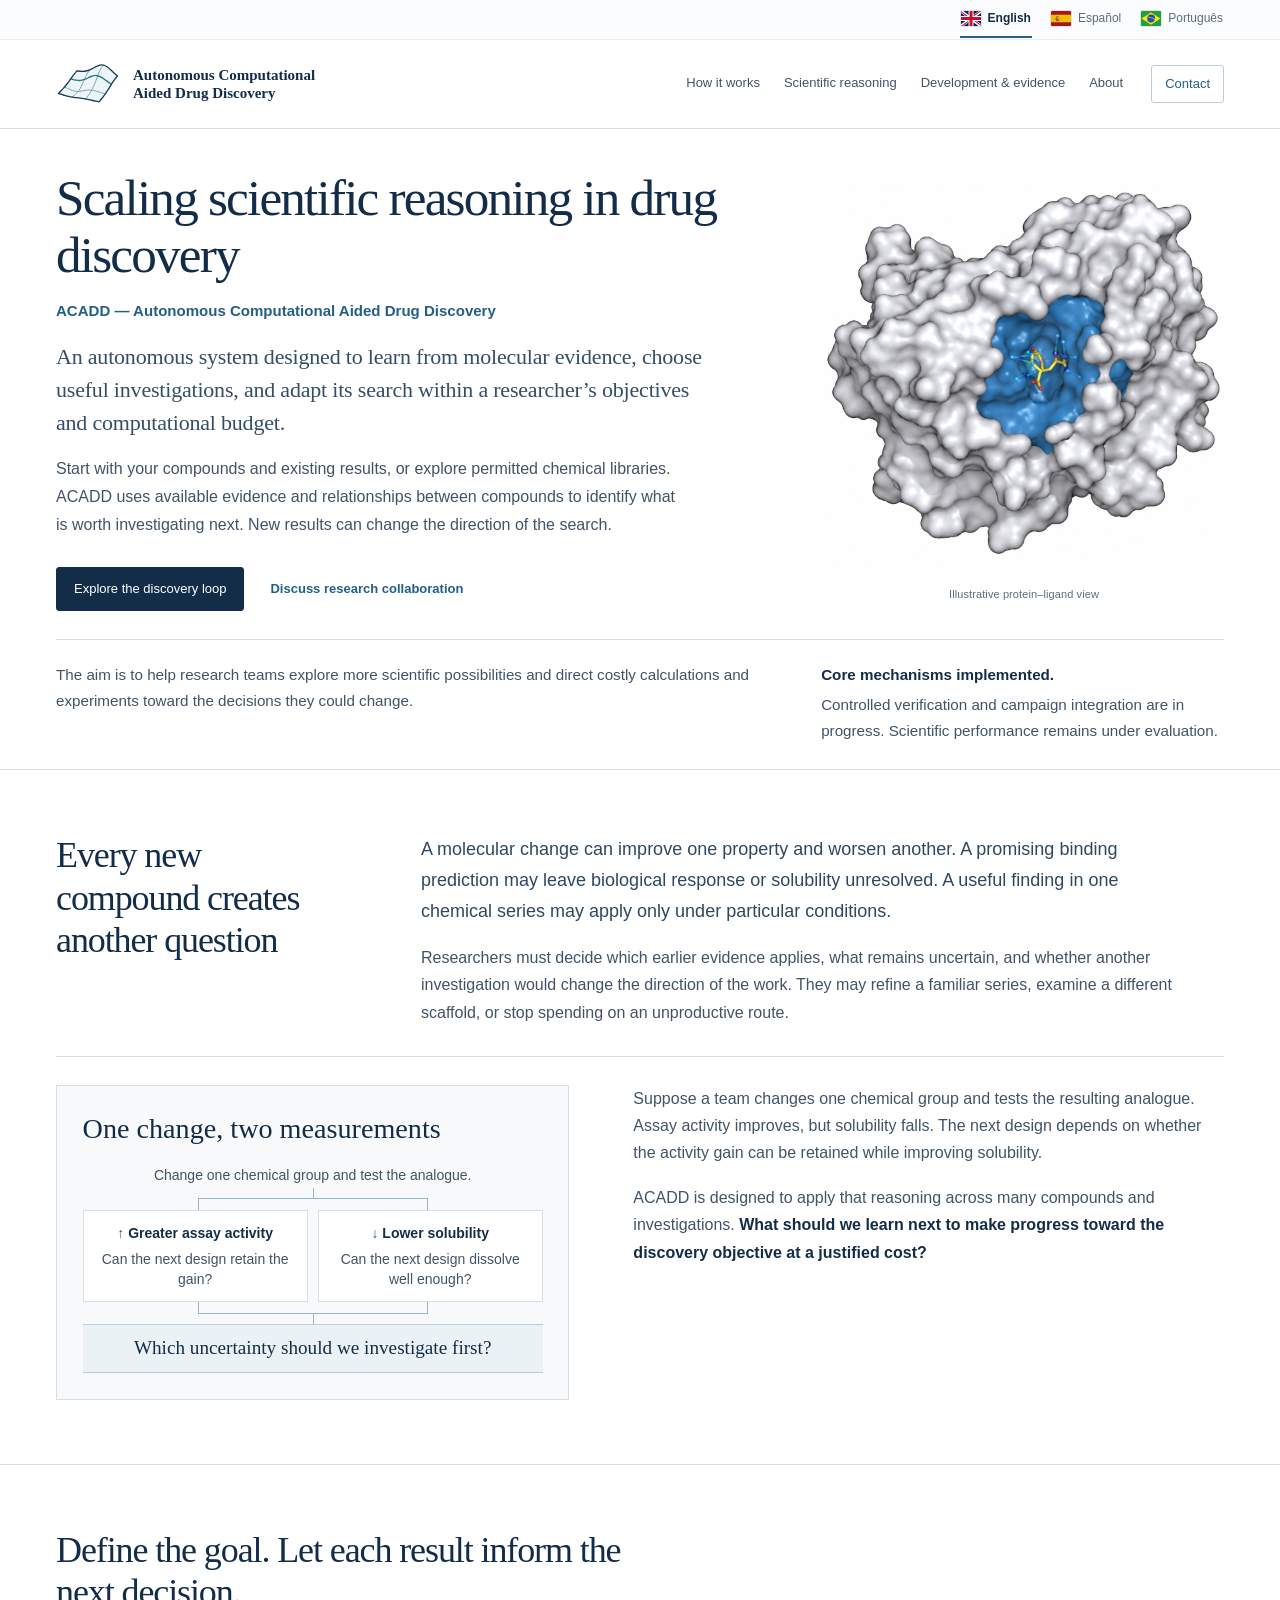
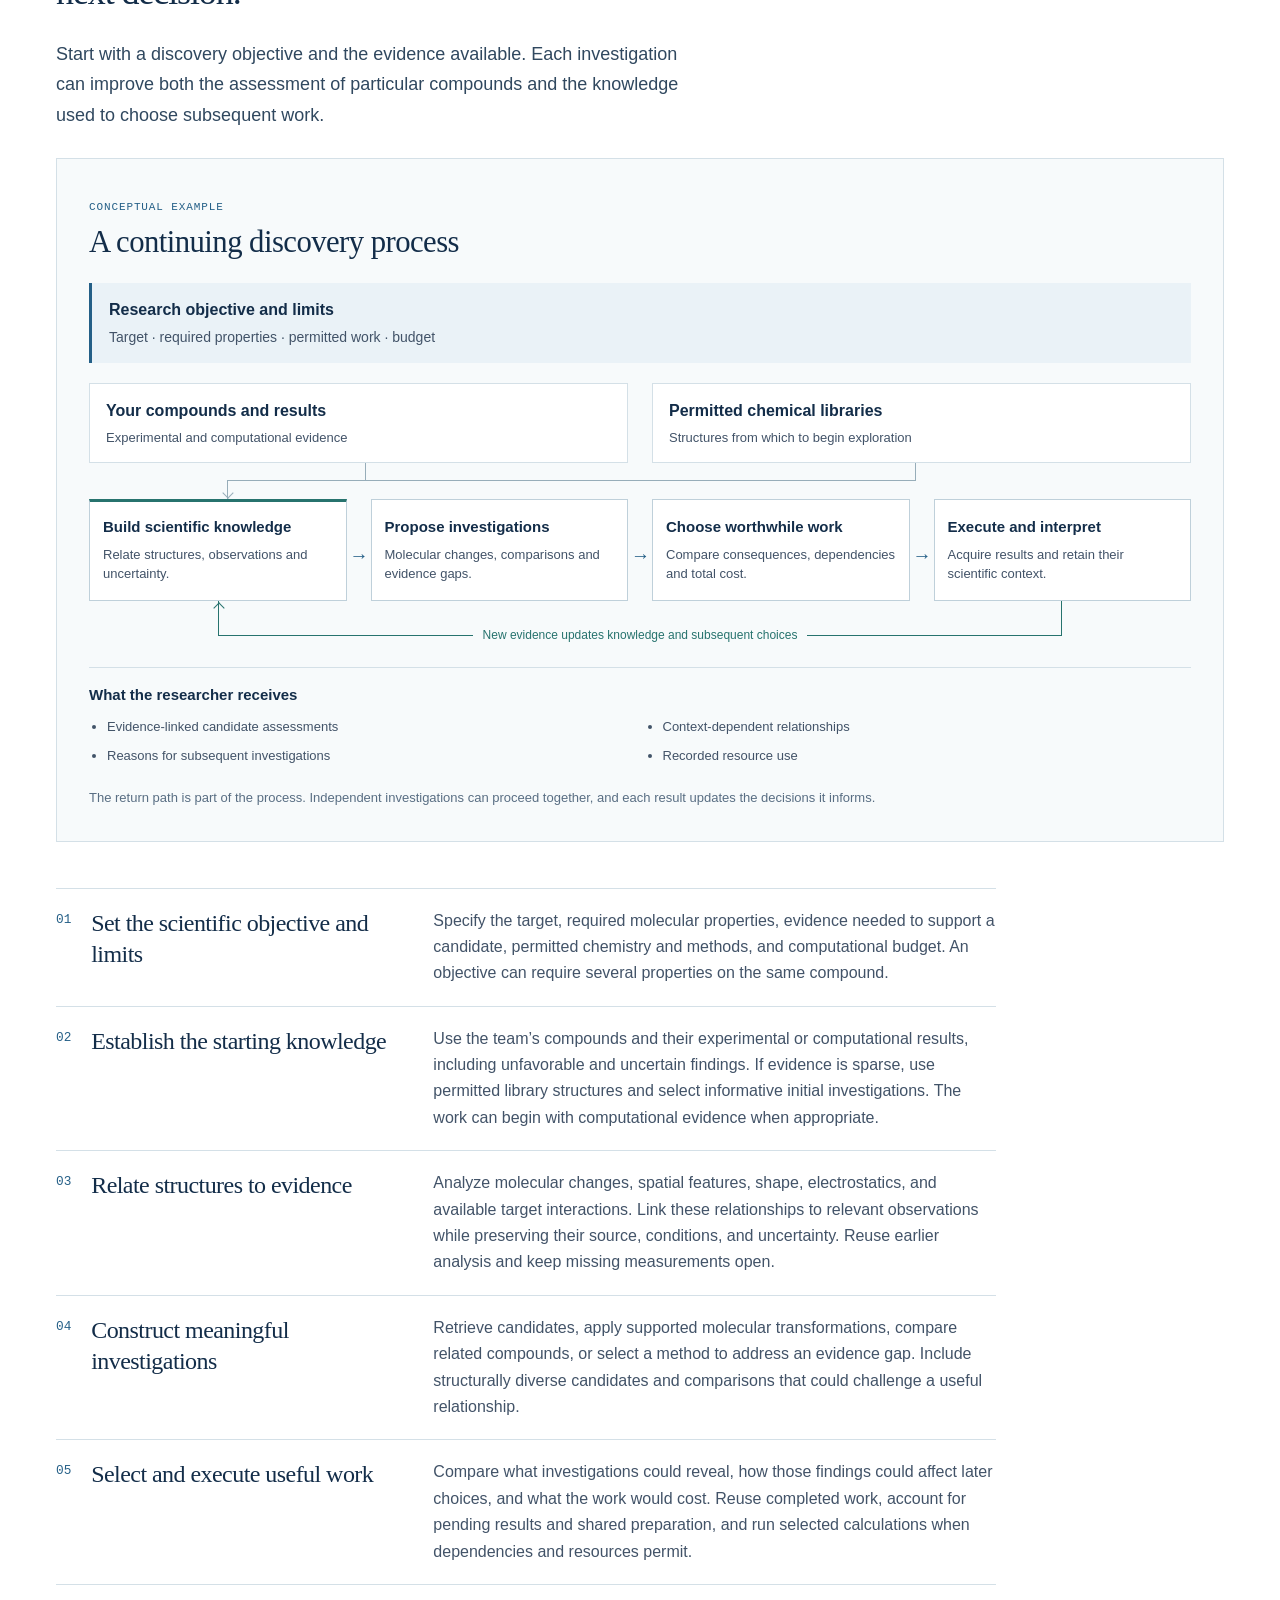
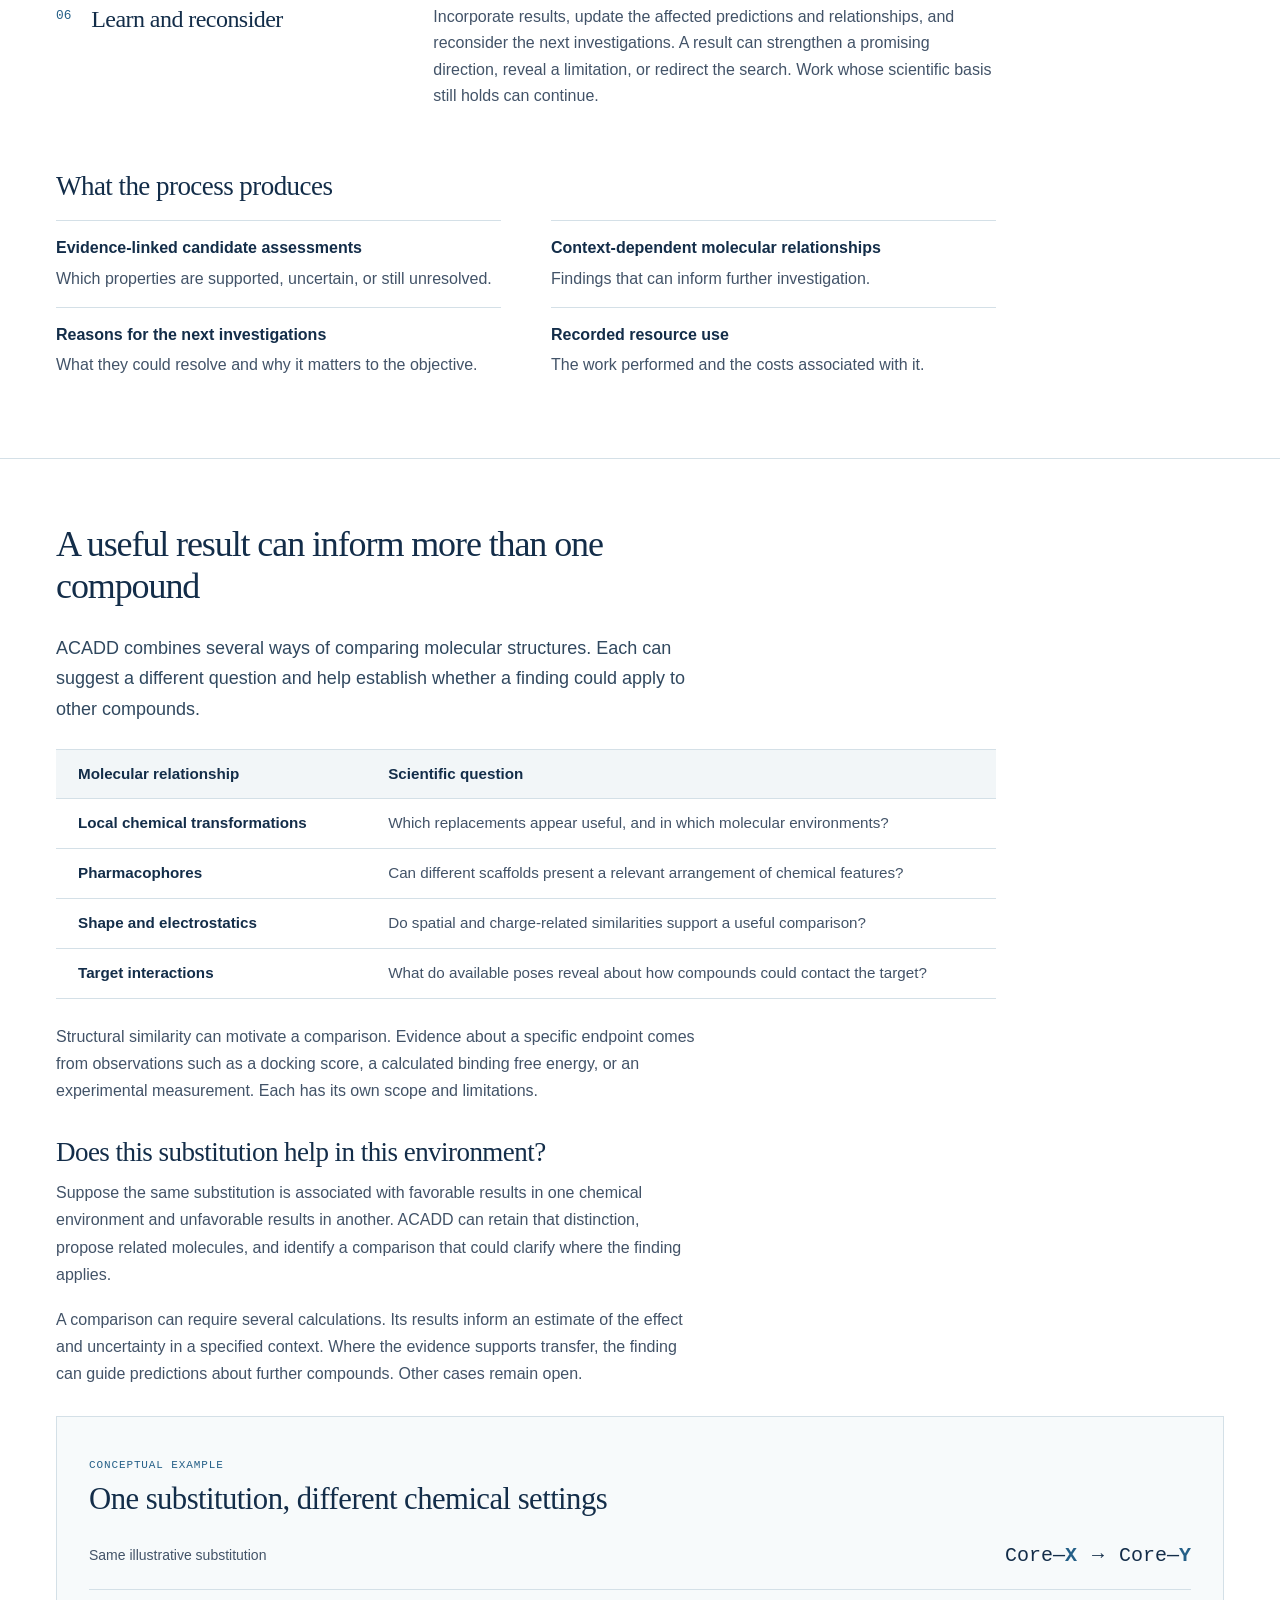
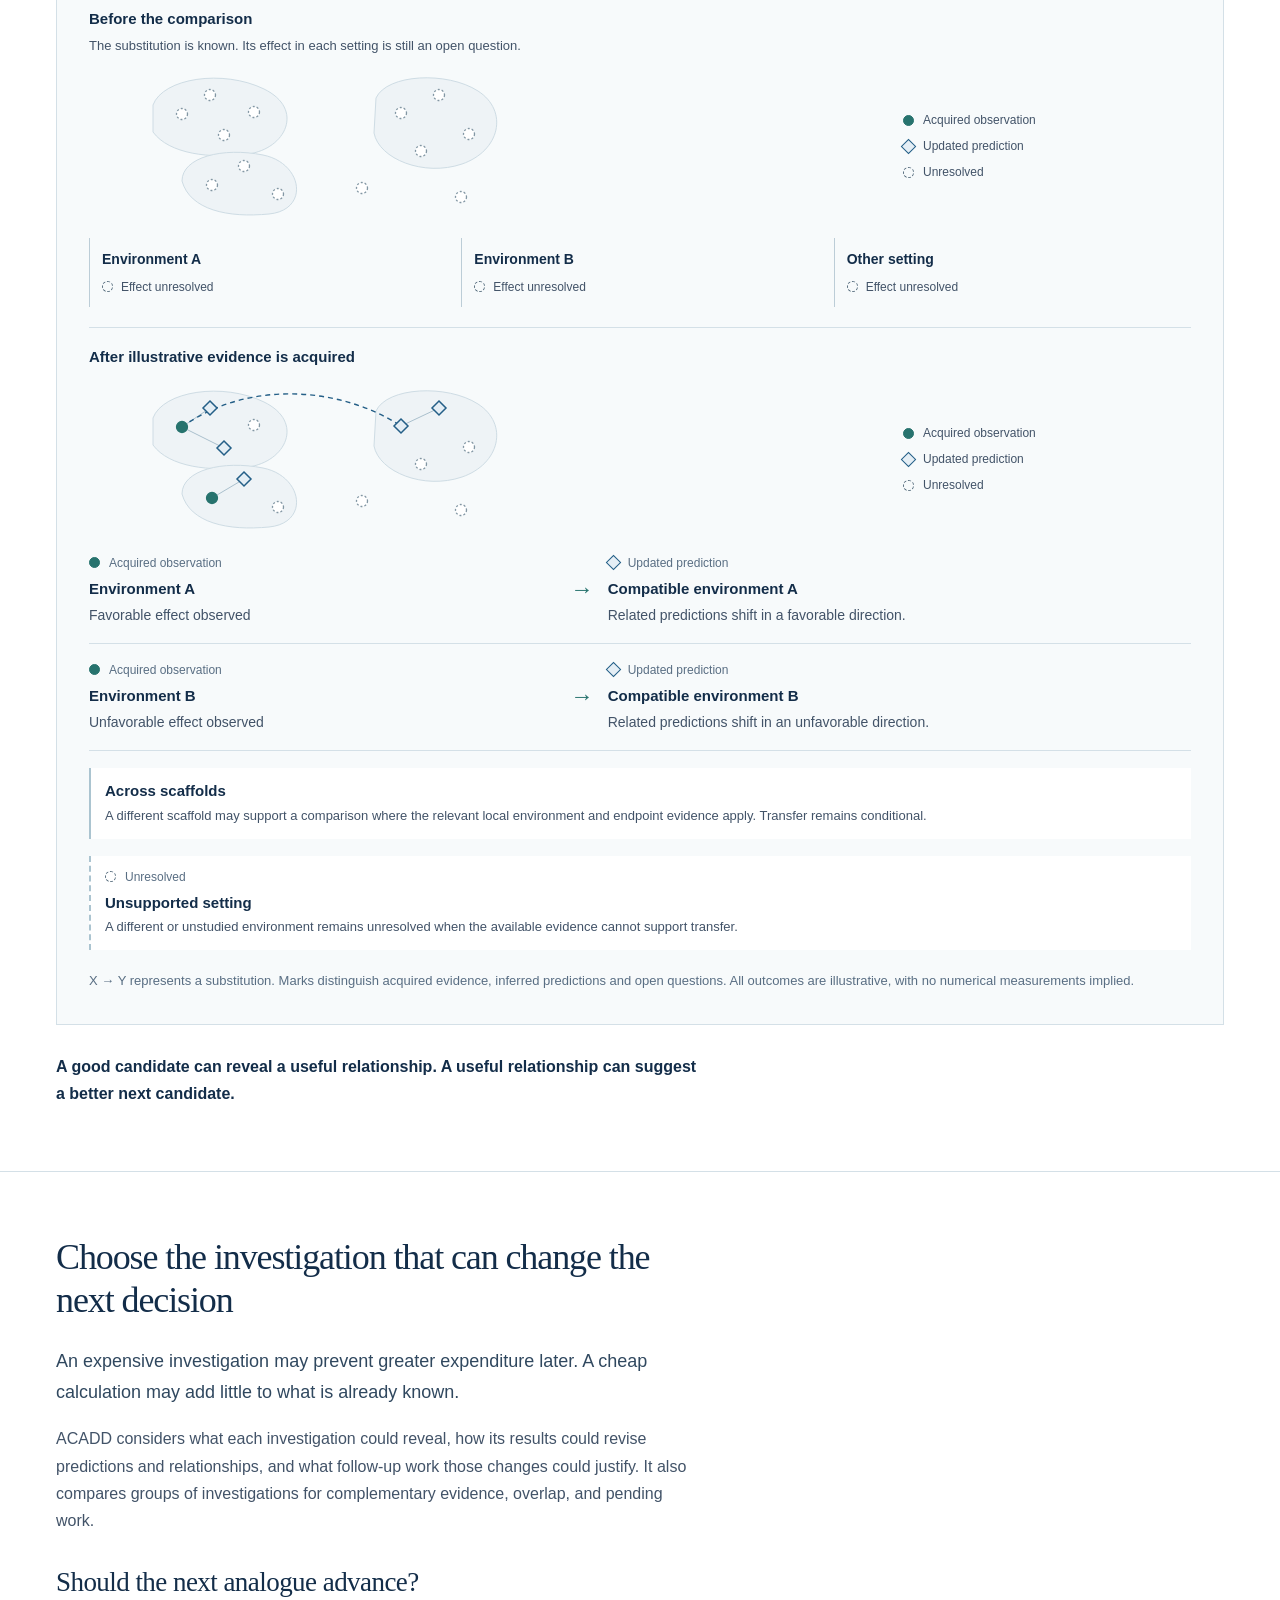
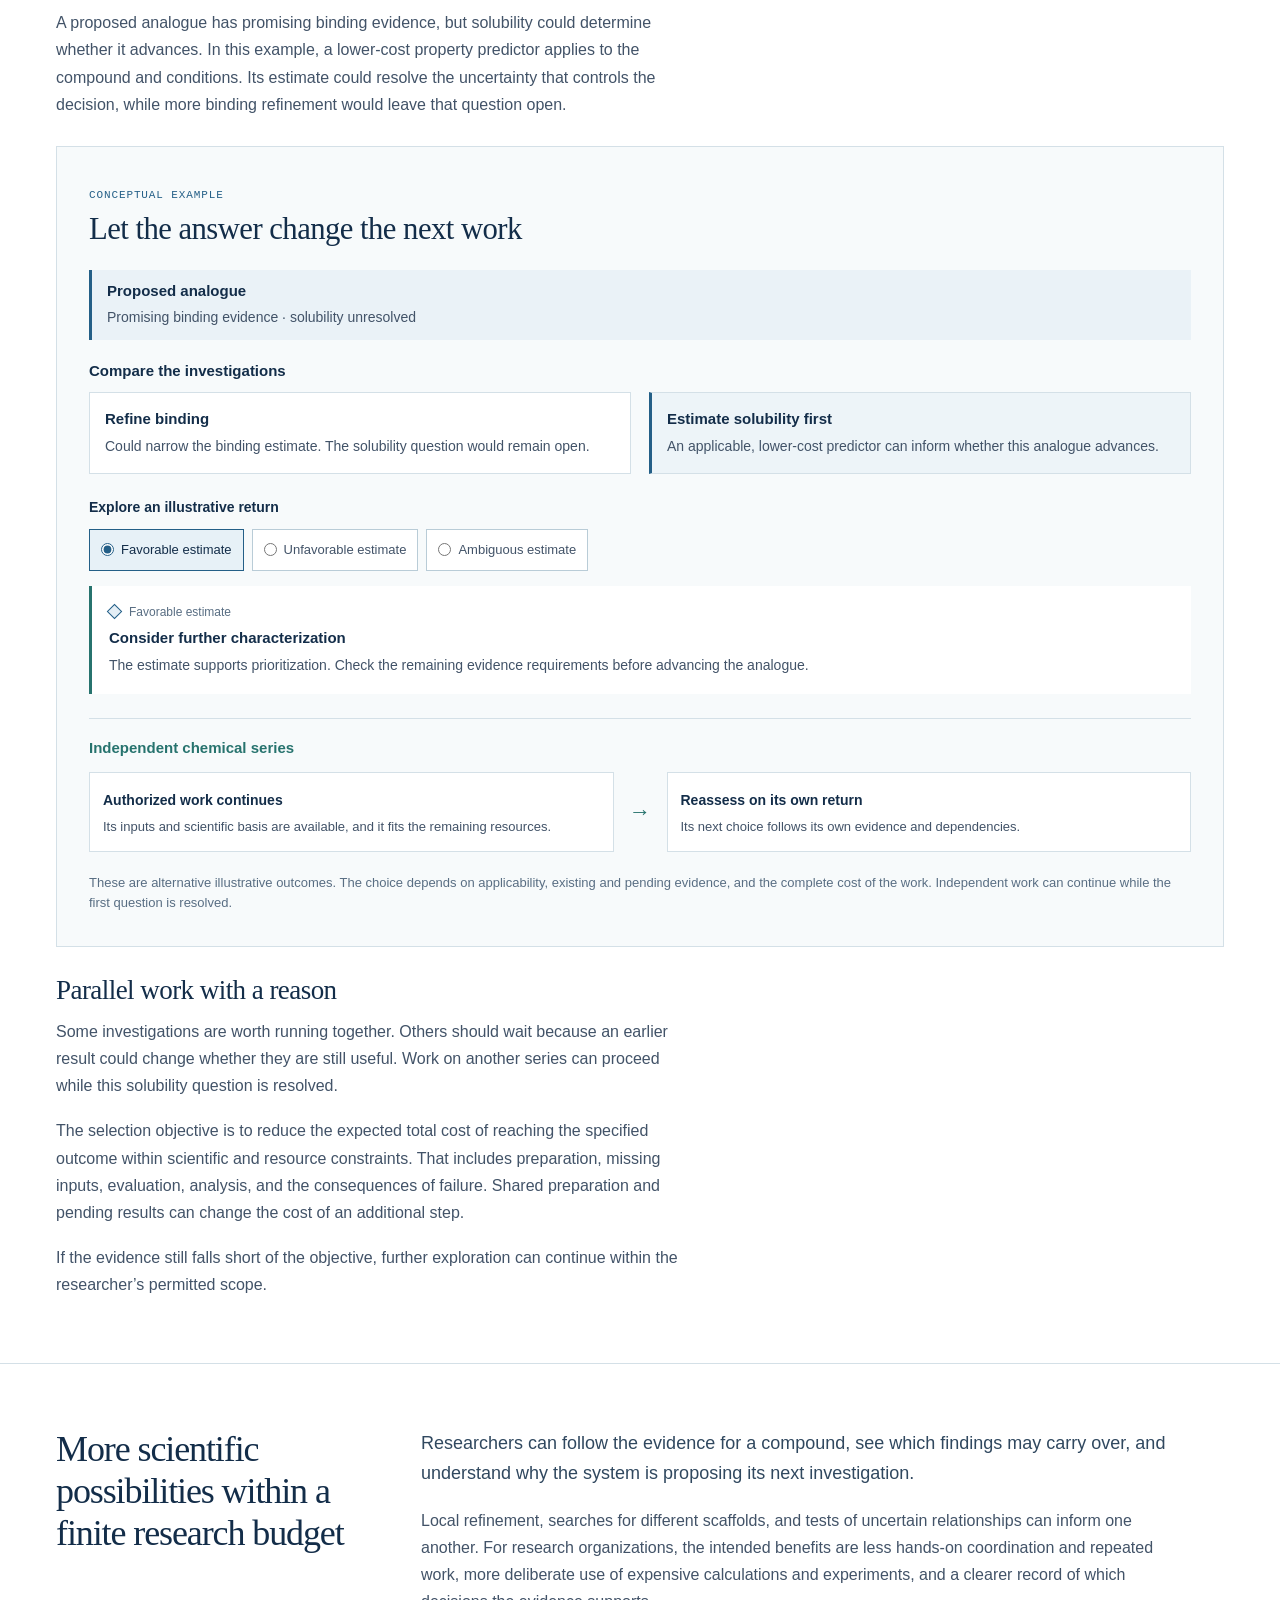
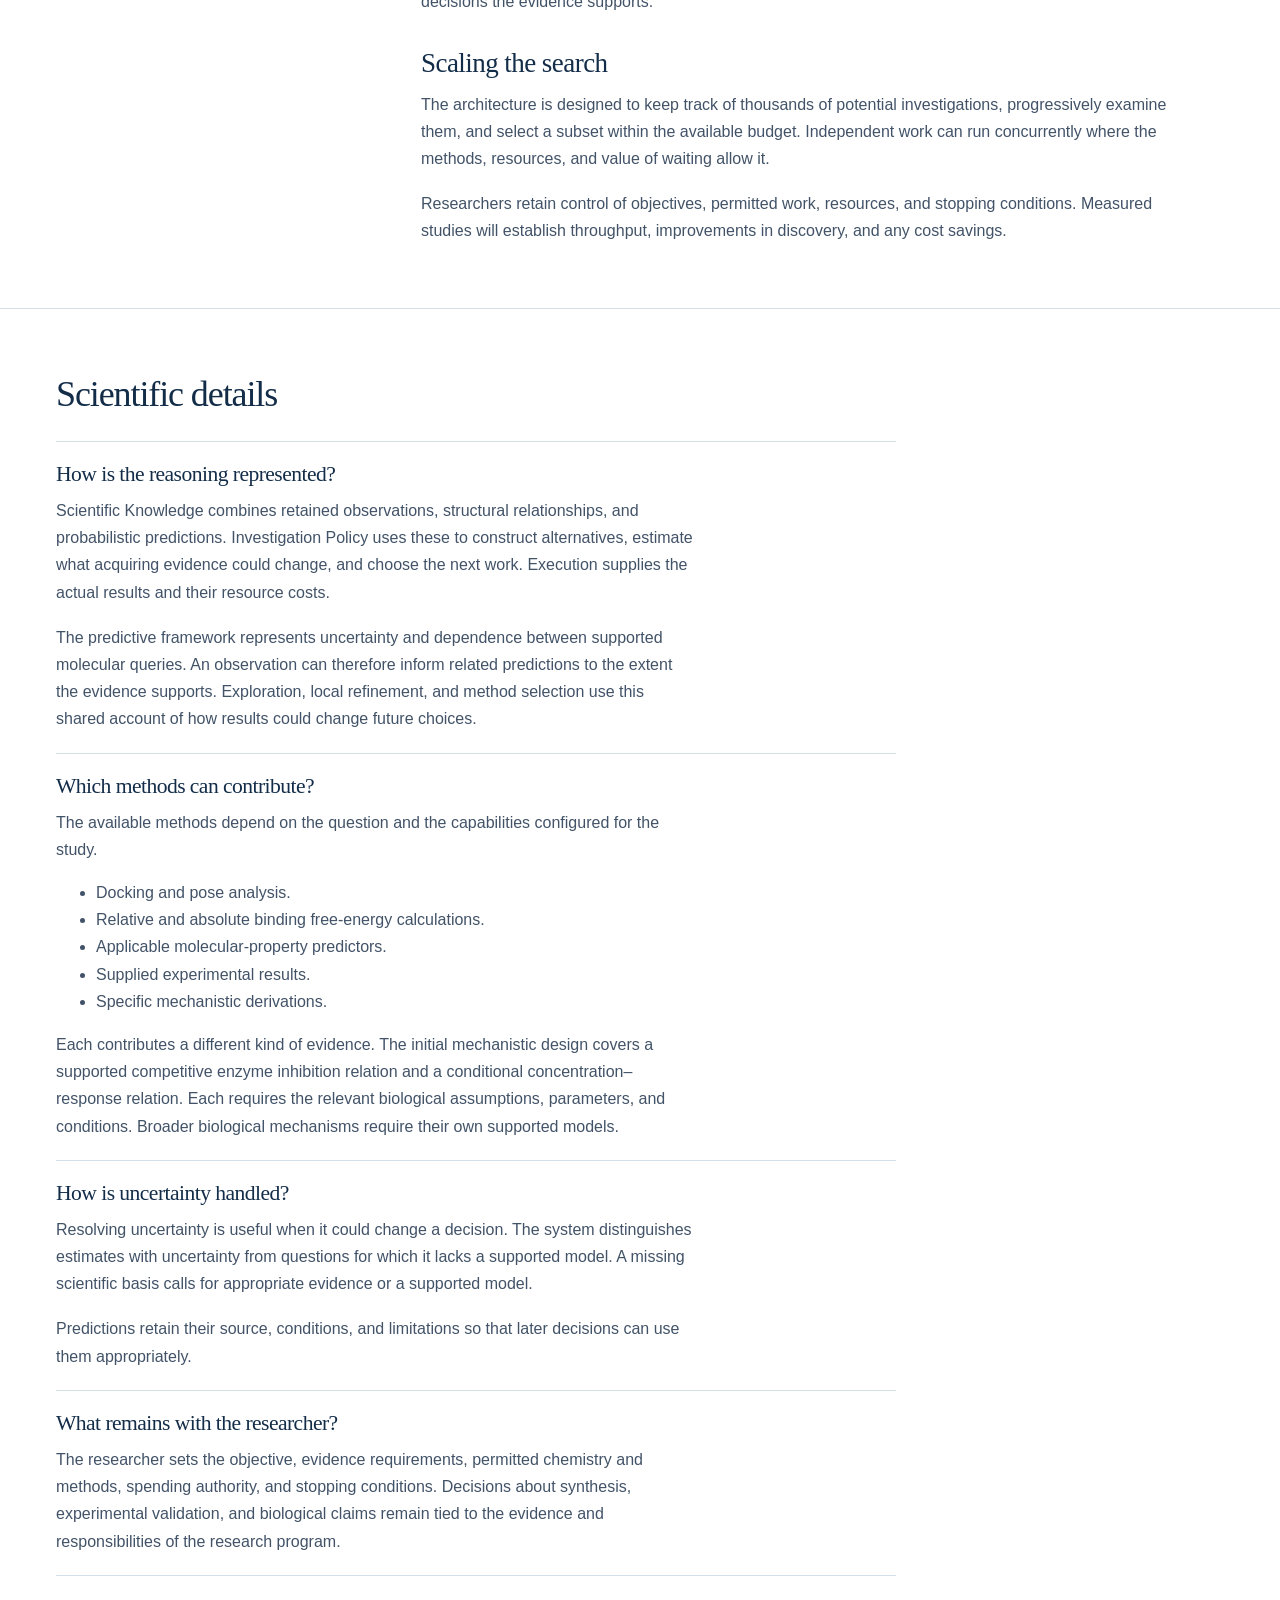
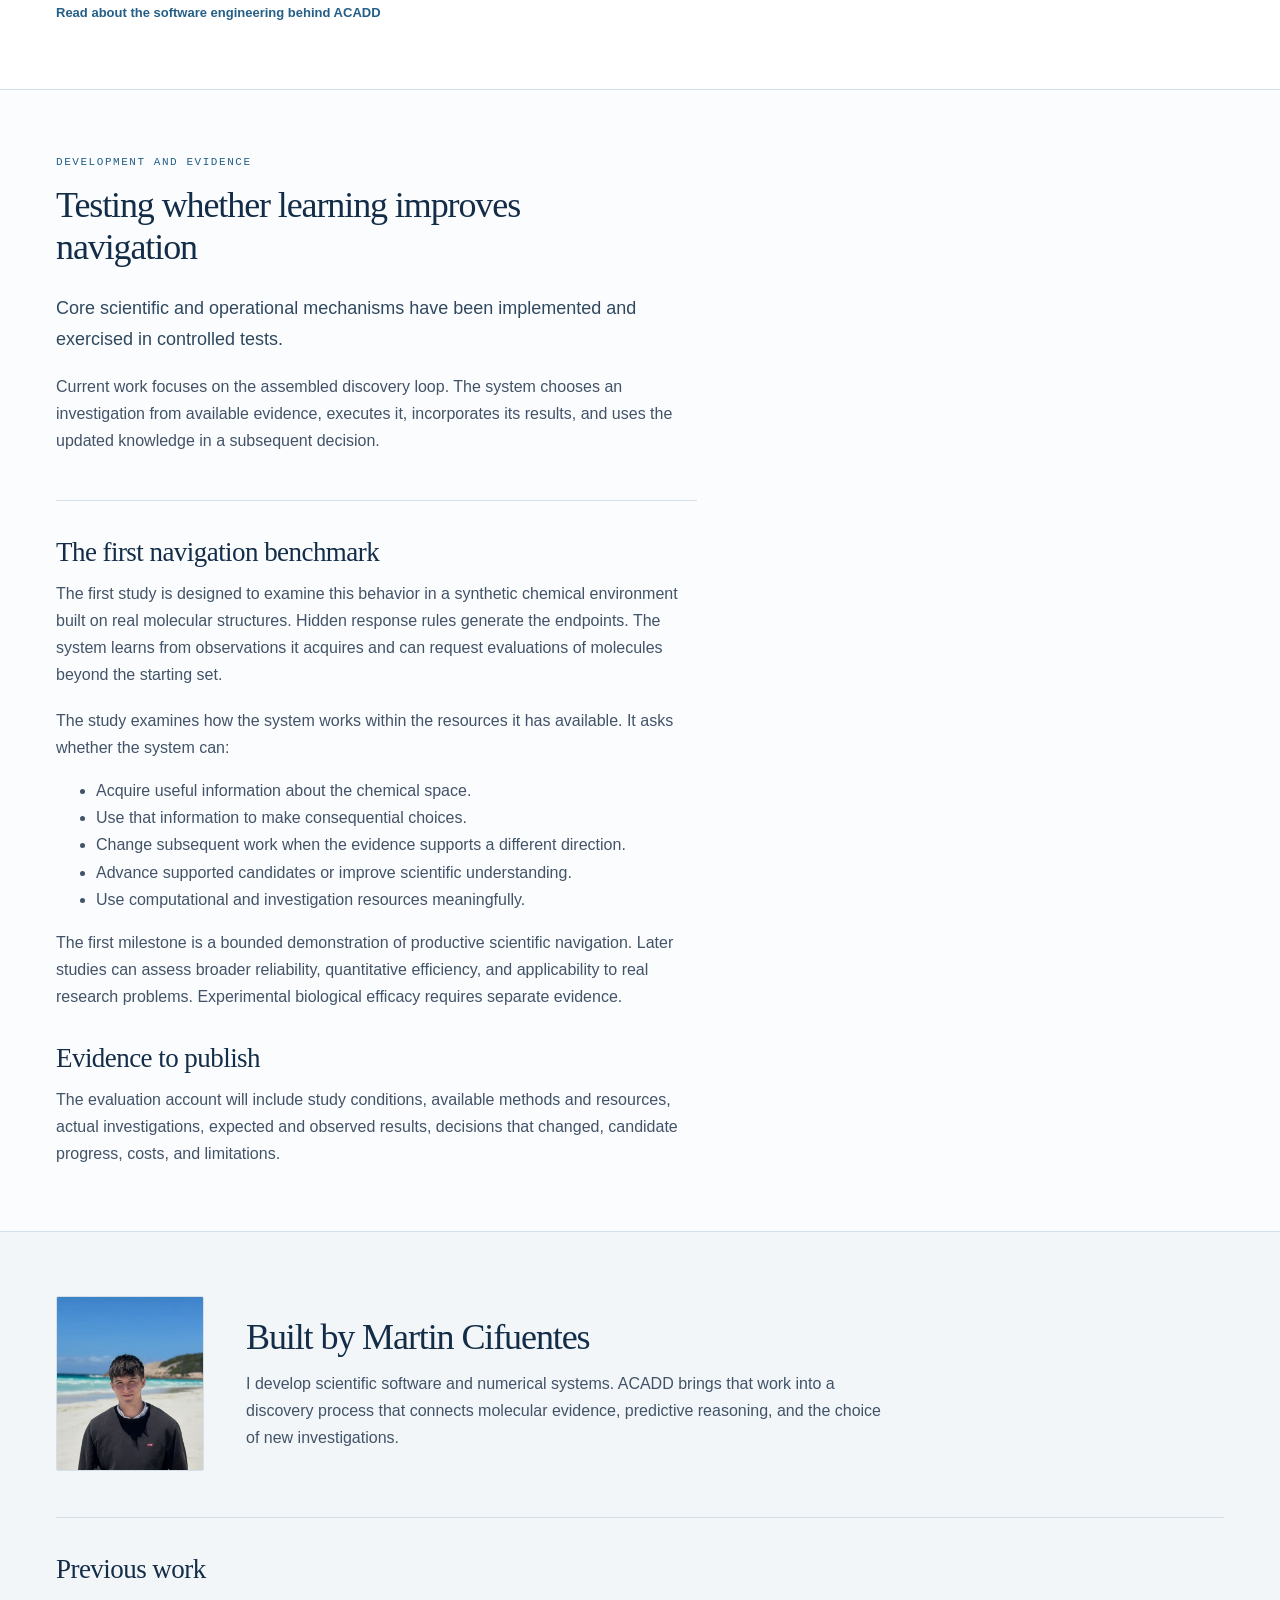
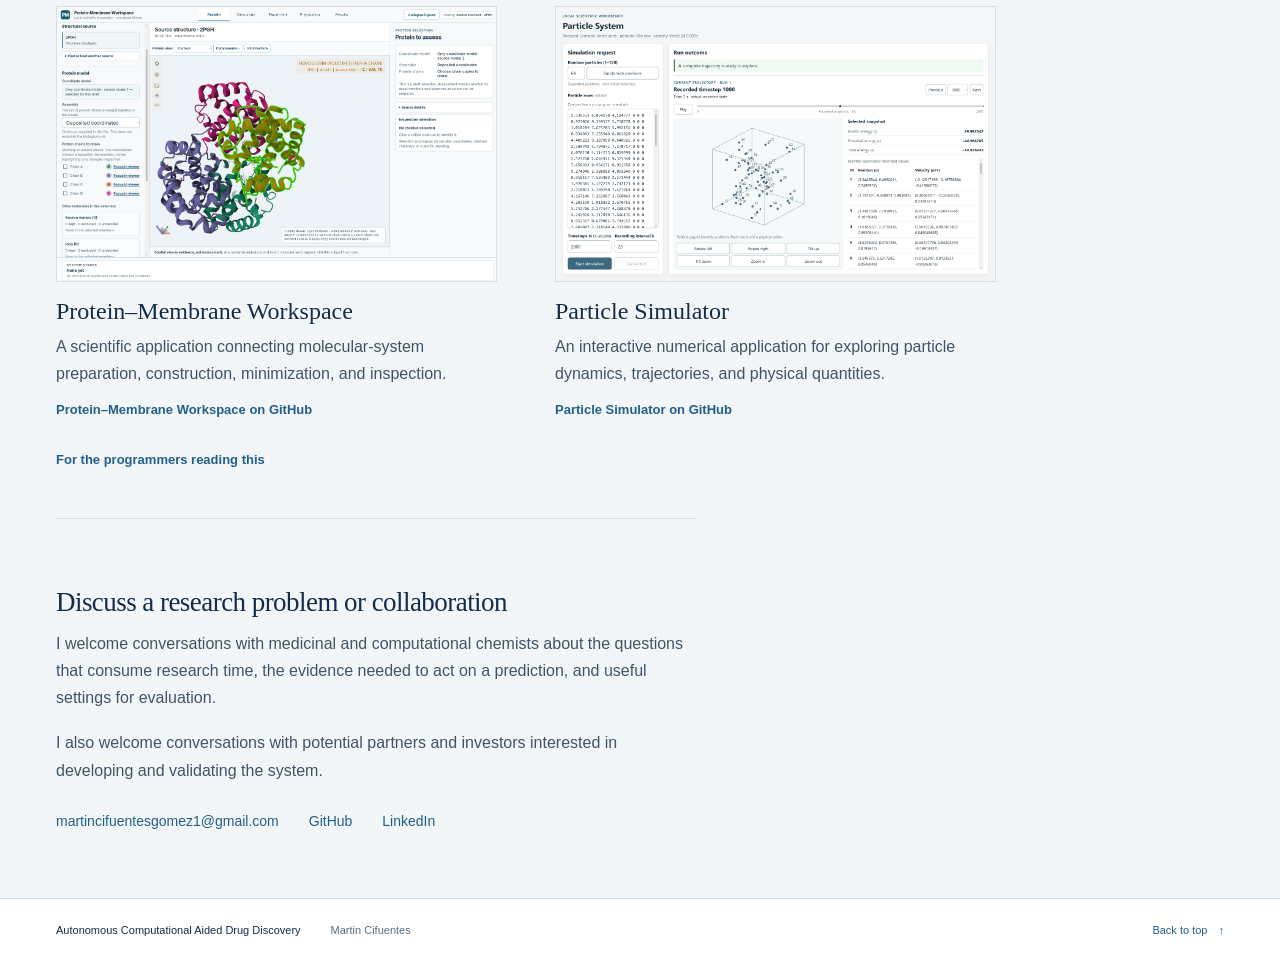
==== commit 1931e0ae: "Keep evidence maps and scientific explanations visible Replace foldouts with regular sections in all" ====
--- a/index.html
+++ b/index.html
@@ -34,11 +34,11 @@
   <link rel="icon" href="assets/favicon.svg?v=20261115-landscape-modern" type="image/svg+xml">
   <link rel="stylesheet" href="styles.css?v=20261115-landscape-modern">
   <link rel="stylesheet" href="analogue-figure.css">
-  <link rel="stylesheet" href="acadd-page.css?v=20261125">
-  <link rel="stylesheet" href="acadd-diagrams.css?v=20261125">
+  <link rel="stylesheet" href="acadd-page.css?v=20261125-visible">
+  <link rel="stylesheet" href="acadd-diagrams.css?v=20261125-visible">
   <script src="site-config.js" defer></script>
   <script src="acadd-diagrams.js?v=20261125" defer></script>
-  <script src="site.js?v=20261125" defer></script>
+  <script src="site.js?v=20261125-visible" defer></script>
 </head>
 <body class="acadd-home">
   <a class="skip-link" href="#main">Skip to content</a>
@@ -191,7 +191,7 @@
       <path class="ac-space-region" d="M252 29C263 5 323 2 354 22S376 82 338 95 255 90 250 64Z"/>
       <circle class="ac-space-open" cx="58" cy="45" r="5.5"/><circle class="ac-space-open" cx="86" cy="26" r="5.5"/><circle class="ac-space-open" cx="100" cy="66" r="5.5"/><circle class="ac-space-open" cx="130" cy="43" r="5.5"/><circle class="ac-space-open" cx="88" cy="116" r="5.5"/><circle class="ac-space-open" cx="120" cy="97" r="5.5"/><circle class="ac-space-open" cx="154" cy="125" r="5.5"/><circle class="ac-space-open" cx="277" cy="44" r="5.5"/><circle class="ac-space-open" cx="315" cy="26" r="5.5"/><circle class="ac-space-open" cx="345" cy="65" r="5.5"/><circle class="ac-space-open" cx="297" cy="82" r="5.5"/><circle class="ac-space-open" cx="238" cy="119" r="5.5"/><circle class="ac-space-open" cx="337" cy="128" r="5.5"/>
     </svg><div class="ac-space-legend"><span><i class="ac-mark ac-mark-observed" aria-hidden="true"></i>Acquired observation</span><span><i class="ac-mark ac-mark-prediction" aria-hidden="true"></i>Updated prediction</span><span><i class="ac-mark ac-mark-open" aria-hidden="true"></i>Unresolved</span></div></div><div class="ac-unresolved-grid"><div><strong>Environment A</strong><span><i class="ac-mark ac-mark-open" aria-hidden="true"></i>Effect unresolved</span></div><div><strong>Environment B</strong><span><i class="ac-mark ac-mark-open" aria-hidden="true"></i>Effect unresolved</span></div><div><strong>Other setting</strong><span><i class="ac-mark ac-mark-open" aria-hidden="true"></i>Effect unresolved</span></div></div></div>
-  <details class="ac-evidence-reveal"><summary>Reveal evidence and its effect on related predictions</summary><div class="ac-revealed"><h4 class="ac-revealed-title">After illustrative evidence is acquired</h4><div class="ac-space-band"><svg class="ac-space-map" viewBox="0 0 400 155" aria-hidden="true" focusable="false">
+  <div class="ac-revealed"><h4 class="ac-revealed-title">After illustrative evidence is acquired</h4><div class="ac-space-band"><svg class="ac-space-map" viewBox="0 0 400 155" aria-hidden="true" focusable="false">
       <path class="ac-space-region" d="M29 36C39 9 99 0 140 20S162 80 124 85 45 85 29 63Z"/>
       <path class="ac-space-region" d="M58 112C58 88 99 78 139 86S186 141 145 145 66 141 58 112Z"/>
       <path class="ac-space-region" d="M252 29C263 5 323 2 354 22S376 82 338 95 255 90 250 64Z"/>
@@ -201,7 +201,7 @@
 <div class="ac-relation-row"><div><span class="ac-state"><i class="ac-mark ac-mark-observed" aria-hidden="true"></i>Acquired observation</span><h4>Environment B</h4><p>Unfavorable effect observed</p></div><span class="ac-rel-arrow" aria-hidden="true">→</span><div><span class="ac-state"><i class="ac-mark ac-mark-prediction" aria-hidden="true"></i>Updated prediction</span><h4>Compatible environment B</h4><p>Related predictions shift in an unfavorable direction.</p></div></div>
     <div class="ac-transfer-note"><h4>Across scaffolds</h4><p>A different scaffold may support a comparison where the relevant local environment and endpoint evidence apply. Transfer remains conditional.</p></div>
     <div class="ac-unresolved-note"><span class="ac-state"><i class="ac-mark ac-mark-open" aria-hidden="true"></i>Unresolved</span><h4>Unsupported setting</h4><p>A different or unstudied environment remains unresolved when the available evidence cannot support transfer.</p></div>
-  </div></details>
+  </div>
   <figcaption id="relationship-example-caption">X → Y represents a substitution. Marks distinguish acquired evidence, inferred predictions and open questions. All outcomes are illustrative, with no numerical measurements implied.</figcaption>
 </figure>
           <p class="prose discovery-essay discovery-takeaway"><strong>A good candidate can reveal a useful relationship. A useful relationship can suggest a better next candidate.</strong></p>
@@ -260,16 +260,16 @@
       <div class="container">
         <header class="section-heading"><h2 id="coverage-title">Scientific details</h2></header>
         <div class="scientific-details">
-          <details id="reasoning-representation">
-            <summary>How is the reasoning represented?</summary>
+          <section id="reasoning-representation">
+            <h3>How is the reasoning represented?</h3>
             <div class="prose">
               <p>Scientific Knowledge combines retained observations, structural relationships, and probabilistic predictions. Investigation Policy uses these to construct alternatives, estimate what acquiring evidence could change, and choose the next work. Execution supplies the actual results and their resource costs.</p>
               <p>The predictive framework represents uncertainty and dependence between supported molecular queries. An observation can therefore inform related predictions to the extent the evidence supports. Exploration, local refinement, and method selection use this shared account of how results could change future choices.</p>
             </div>
-          </details>
-          <details id="biological-effect">
-            <summary>Which methods can contribute?</summary>
+          </section>
+          <section id="biological-effect">
         <span class="section-anchor" id="computational-evidence" aria-hidden="true"></span>
+            <h3>Which methods can contribute?</h3>
             <div class="prose">
             <p>The available methods depend on the question and the capabilities configured for the study.</p>
             <ul>
@@ -281,21 +281,21 @@
             </ul>
               <p>Each contributes a different kind of evidence. The initial mechanistic design covers a supported competitive enzyme inhibition relation and a conditional concentration–response relation. Each requires the relevant biological assumptions, parameters, and conditions. Broader biological mechanisms require their own supported models.</p>
             </div>
-          </details>
-          <details id="uncertainty">
-            <summary>How is uncertainty handled?</summary>
+          </section>
+          <section id="uncertainty">
+            <h3>How is uncertainty handled?</h3>
             <div class="prose">
               <p>Resolving uncertainty is useful when it could change a decision. The system distinguishes estimates with uncertainty from questions for which it lacks a supported model. A missing scientific basis calls for appropriate evidence or a supported model.</p>
               <p>Predictions retain their source, conditions, and limitations so that later decisions can use them appropriately.</p>
             </div>
-          </details>
-          <details id="researcher-control">
-            <summary id="control-title">What remains with the researcher?</summary>
+          </section>
+          <section id="researcher-control">
         <span class="section-anchor" id="mechanism-execution" aria-hidden="true"></span>
+            <h3 id="control-title">What remains with the researcher?</h3>
             <div class="prose">
               <p>The researcher sets the objective, evidence requirements, permitted chemistry and methods, spending authority, and stopping conditions. Decisions about synthesis, experimental validation, and biological claims remain tied to the evidence and responsibilities of the research program.</p>
             </div>
-          </details>
+          </section>
         </div>
         <p class="prose discovery-essay engineering-link"><a class="text-link" href="engineering/#programmers">Read about the software engineering behind ACADD</a></p>
       </div>
--- a/acadd-page.css
+++ b/acadd-page.css
@@ -169,30 +169,19 @@
   border-top: 1px solid var(--line);
 }
 
-.scientific-details details {
+.scientific-details > section {
+  padding-block: 18px 20px;
   border-bottom: 1px solid var(--line);
 }
 
-.scientific-details summary {
-  padding: 17px 10px;
-  color: var(--ink);
-  font-weight: 650;
-  cursor: pointer;
-}
-
-.scientific-details summary::marker { color: var(--accent); }
-
-.scientific-details summary:hover {
-  background: var(--soft);
-}
-
-.scientific-details details[open] summary {
-  background: var(--soft);
-}
-
-.scientific-details details .prose {
+.scientific-details h3 {
+  margin-bottom: 8px;
+  font-size: 1.35rem;
+  line-height: 1.35;
+}
+
+.scientific-details .prose {
   max-width: 72ch;
-  padding: 14px 10px 20px;
 }
 
 .engineering-link {
--- a/acadd-diagrams.css
+++ b/acadd-diagrams.css
@@ -94,11 +94,7 @@
 .ac-mark-prediction { transform: rotate(45deg); border: 1.5px solid var(--accent); background: #e4eef5; }
 .ac-mark-open { border-radius: 50%; border: 1.5px dashed #5b7181; background: transparent; }
 .ac-state { display: flex; gap: 9px; align-items: center; margin-bottom: 6px; color: var(--muted); font-size: 12px; line-height: 1.5; }
-.ac-evidence-reveal { margin-top: 20px; border-top: 1px solid var(--line); }
-.ac-evidence-reveal summary { cursor: pointer; padding: 15px 4px; color: var(--accent); font-weight: 600; font-size: 14px; }
-.ac-evidence-reveal summary:focus-visible { outline: 2px solid var(--accent); outline-offset: 4px; }
-.ac-evidence-reveal[open] summary { border-bottom: 1px solid var(--line); }
-.ac-revealed { padding-top: 18px; }
+.ac-revealed { margin-top: 20px; padding-top: 18px; border-top: 1px solid var(--line); }
 .ac-revealed-title { margin-bottom: 14px !important; }
 .ac-relation-row { display: grid; grid-template-columns: minmax(0, 1fr) 28px minmax(0, 1.25fr); gap: 12px; align-items: center; padding: 17px 0; border-bottom: 1px solid var(--line); }
 .ac-relation-row p { margin-top: 4px; font-size: 14px; line-height: 1.6; }
@@ -167,14 +163,12 @@
 }
 
 @media (prefers-reduced-motion: no-preference) {
-  .ac-evidence-reveal[open] .ac-rel-arrow { animation: ac-evidence-arrives 240ms ease-out; }
   .ac-outcome-panel.ac-outcome-changed { animation: ac-evidence-arrives 240ms ease-out; }
   @keyframes ac-evidence-arrives { from { opacity: .45; } to { opacity: 1; } }
 }
 
 @media print {
   .ac-figure { break-inside: avoid; background: white; }
-  .ac-evidence-reveal > .ac-revealed { display: block !important; }
   .ac-outcome-controls { display: none !important; }
   .ac-figure .ac-outcome-panel[hidden] { display: block !important; }
 }
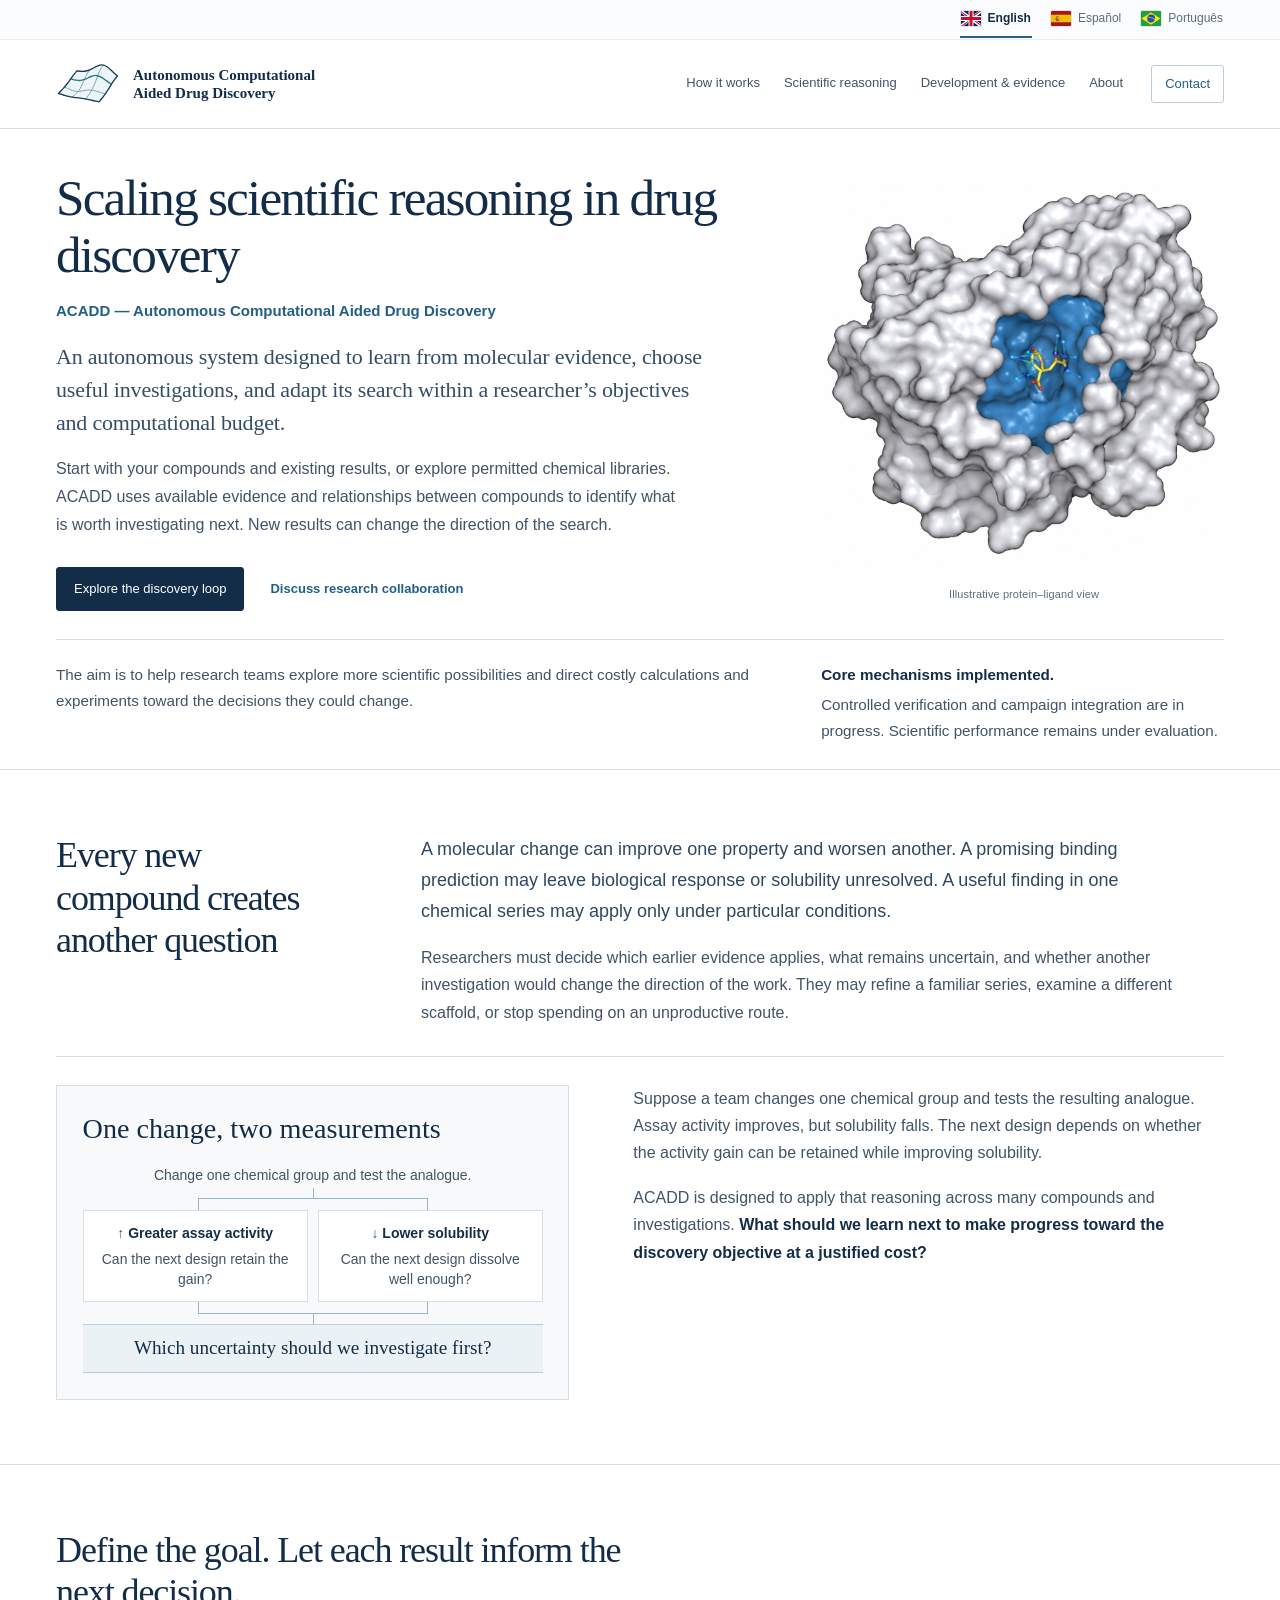
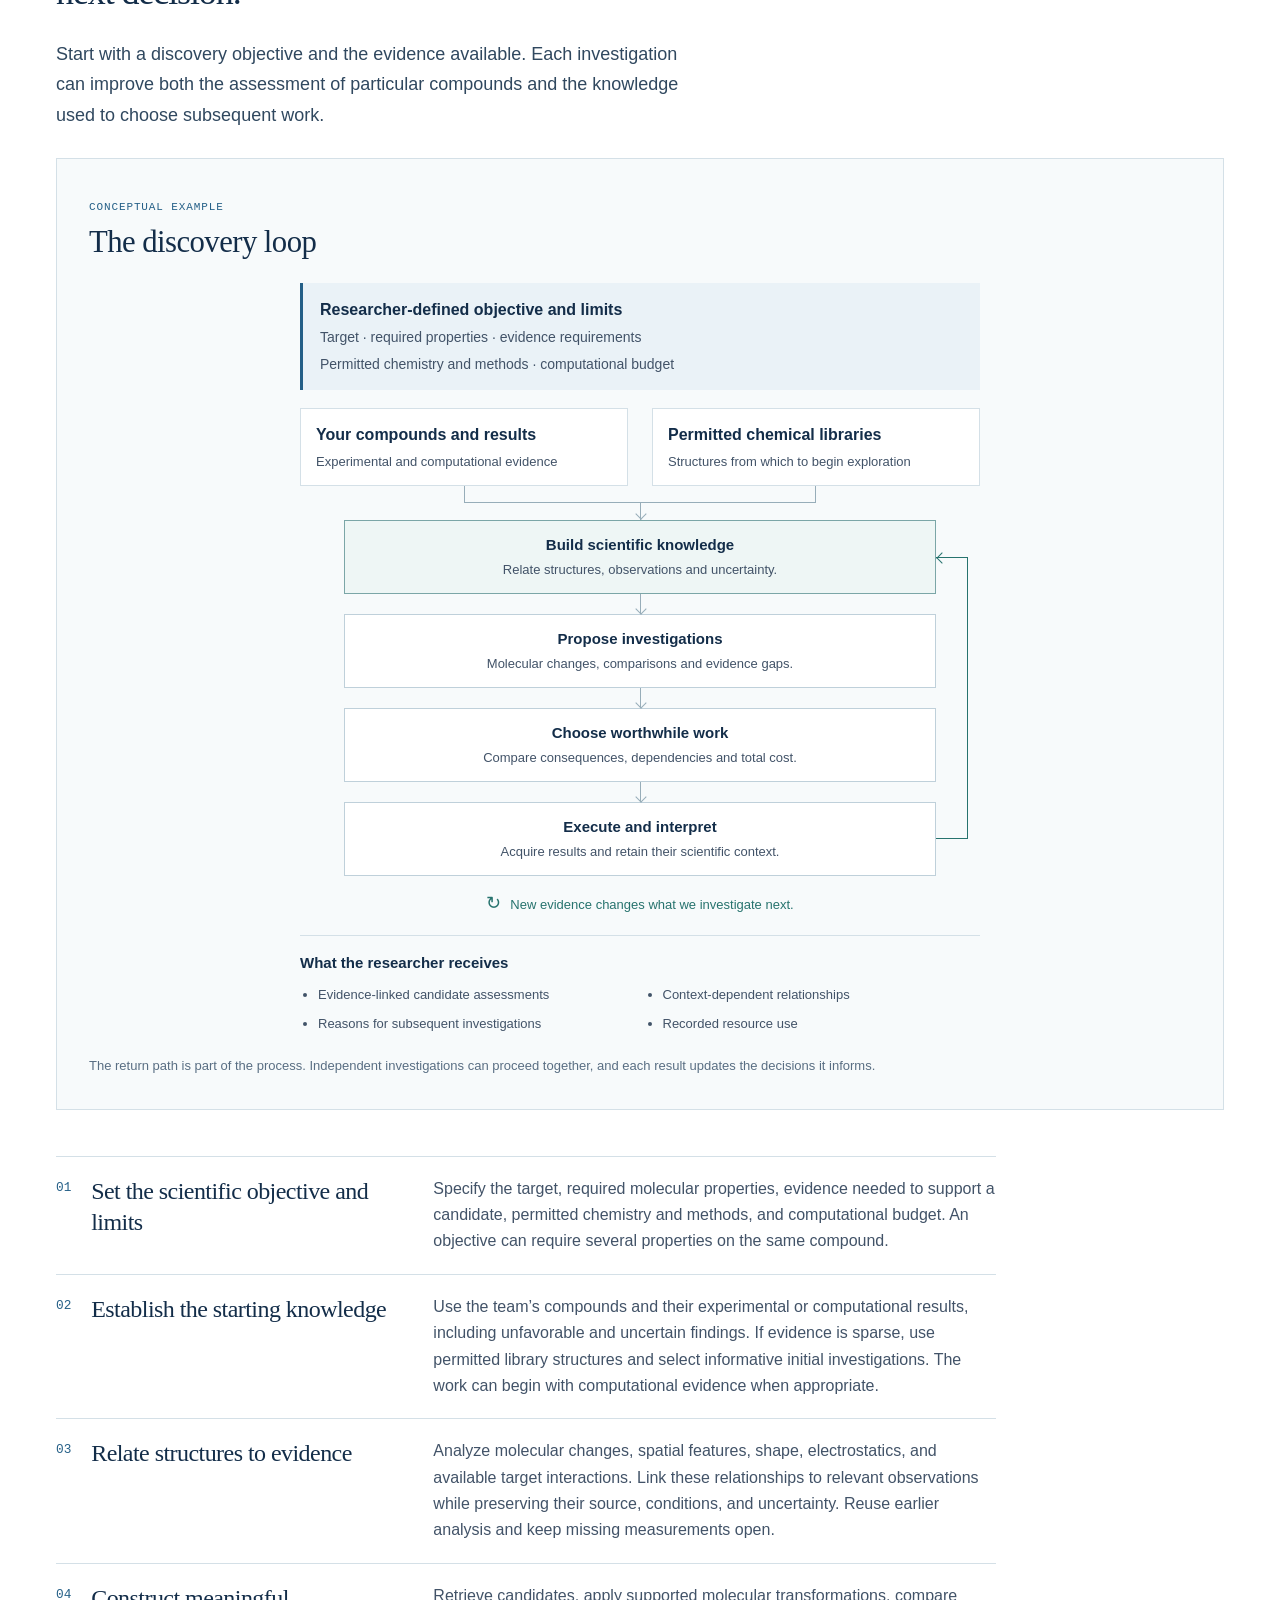
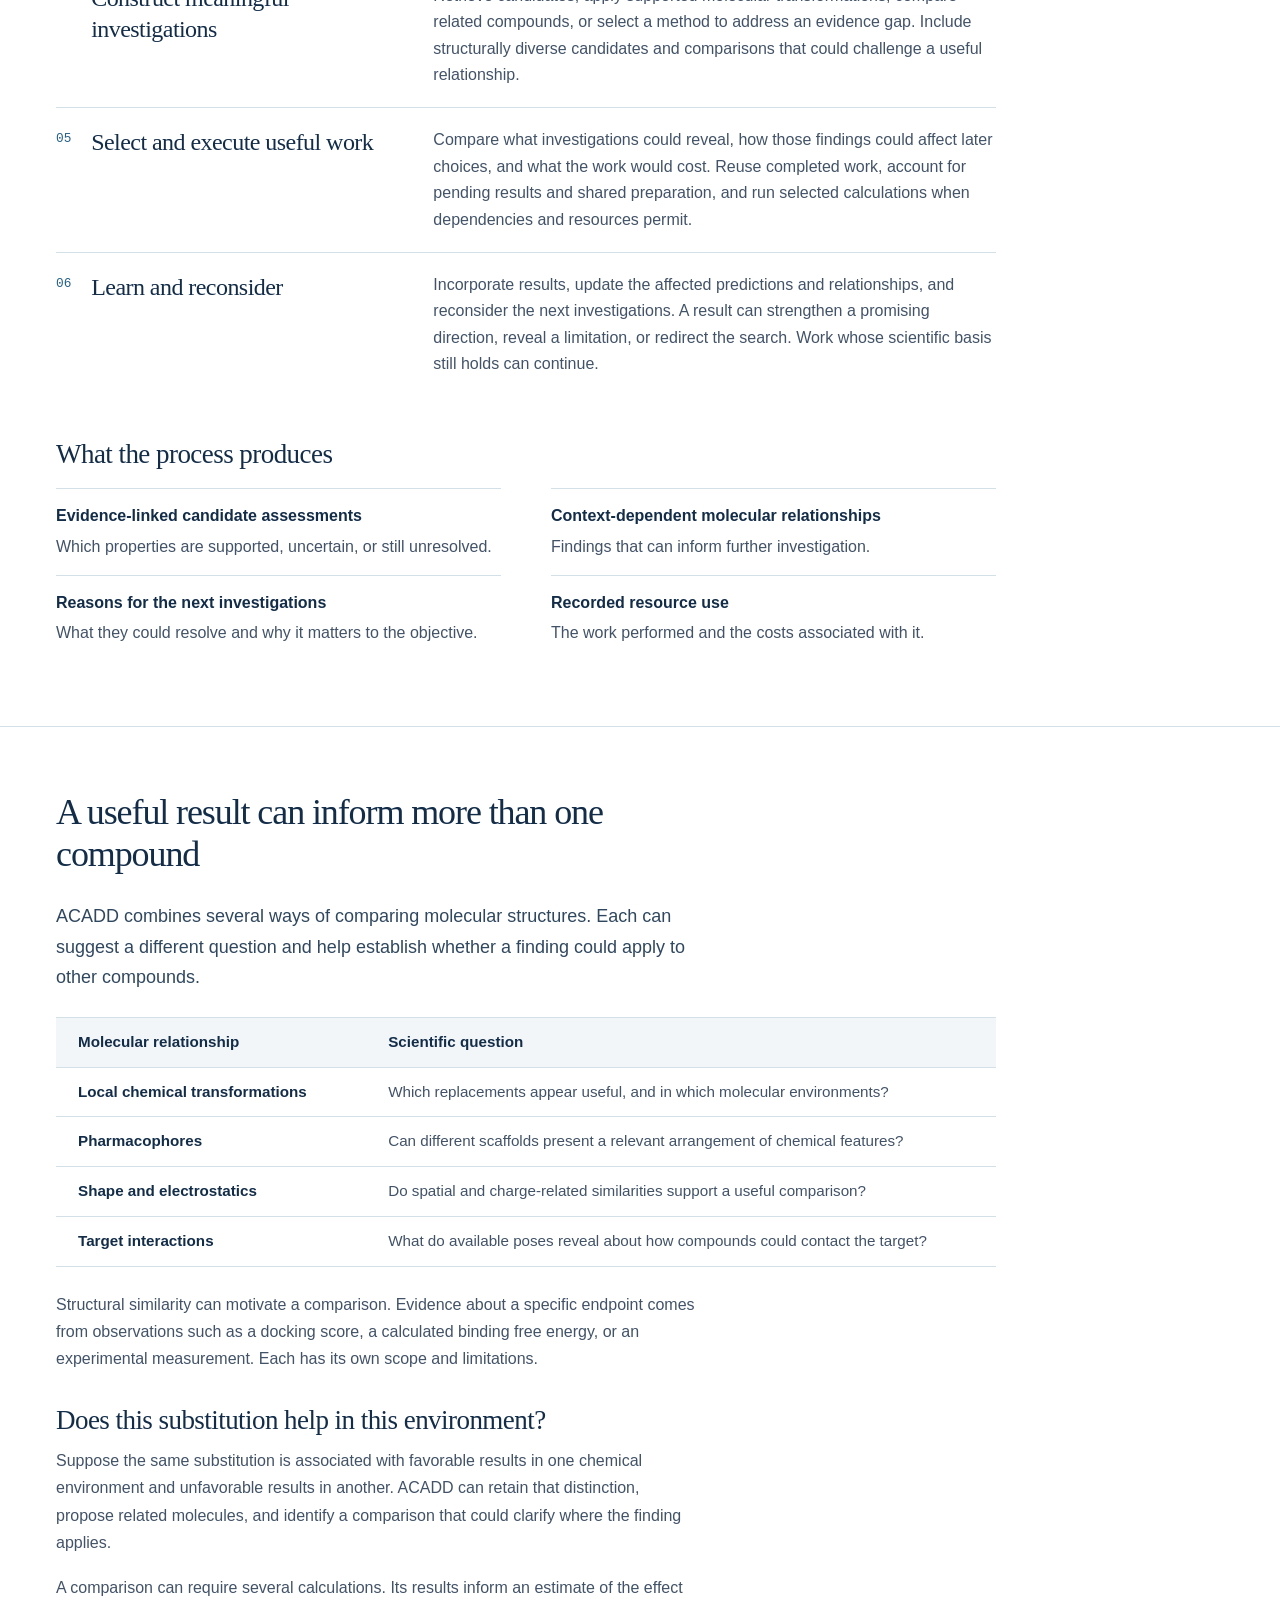
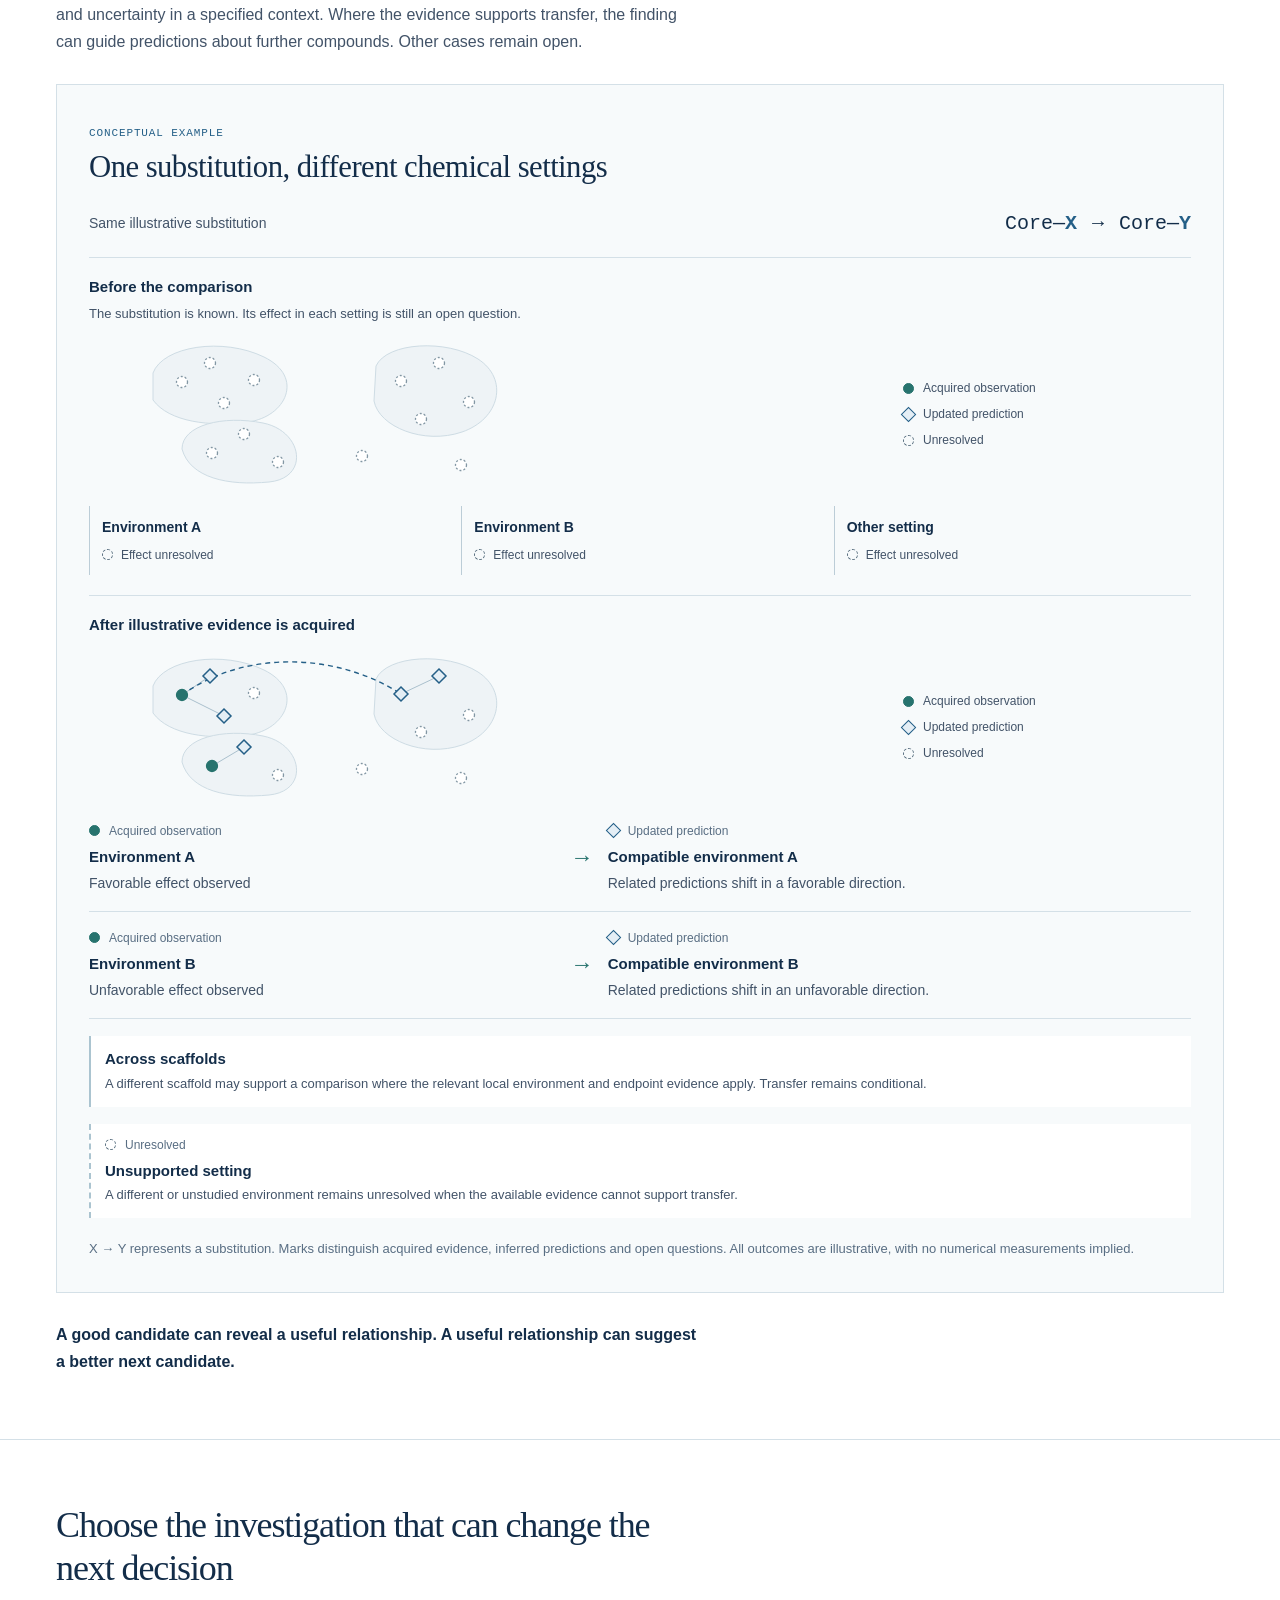
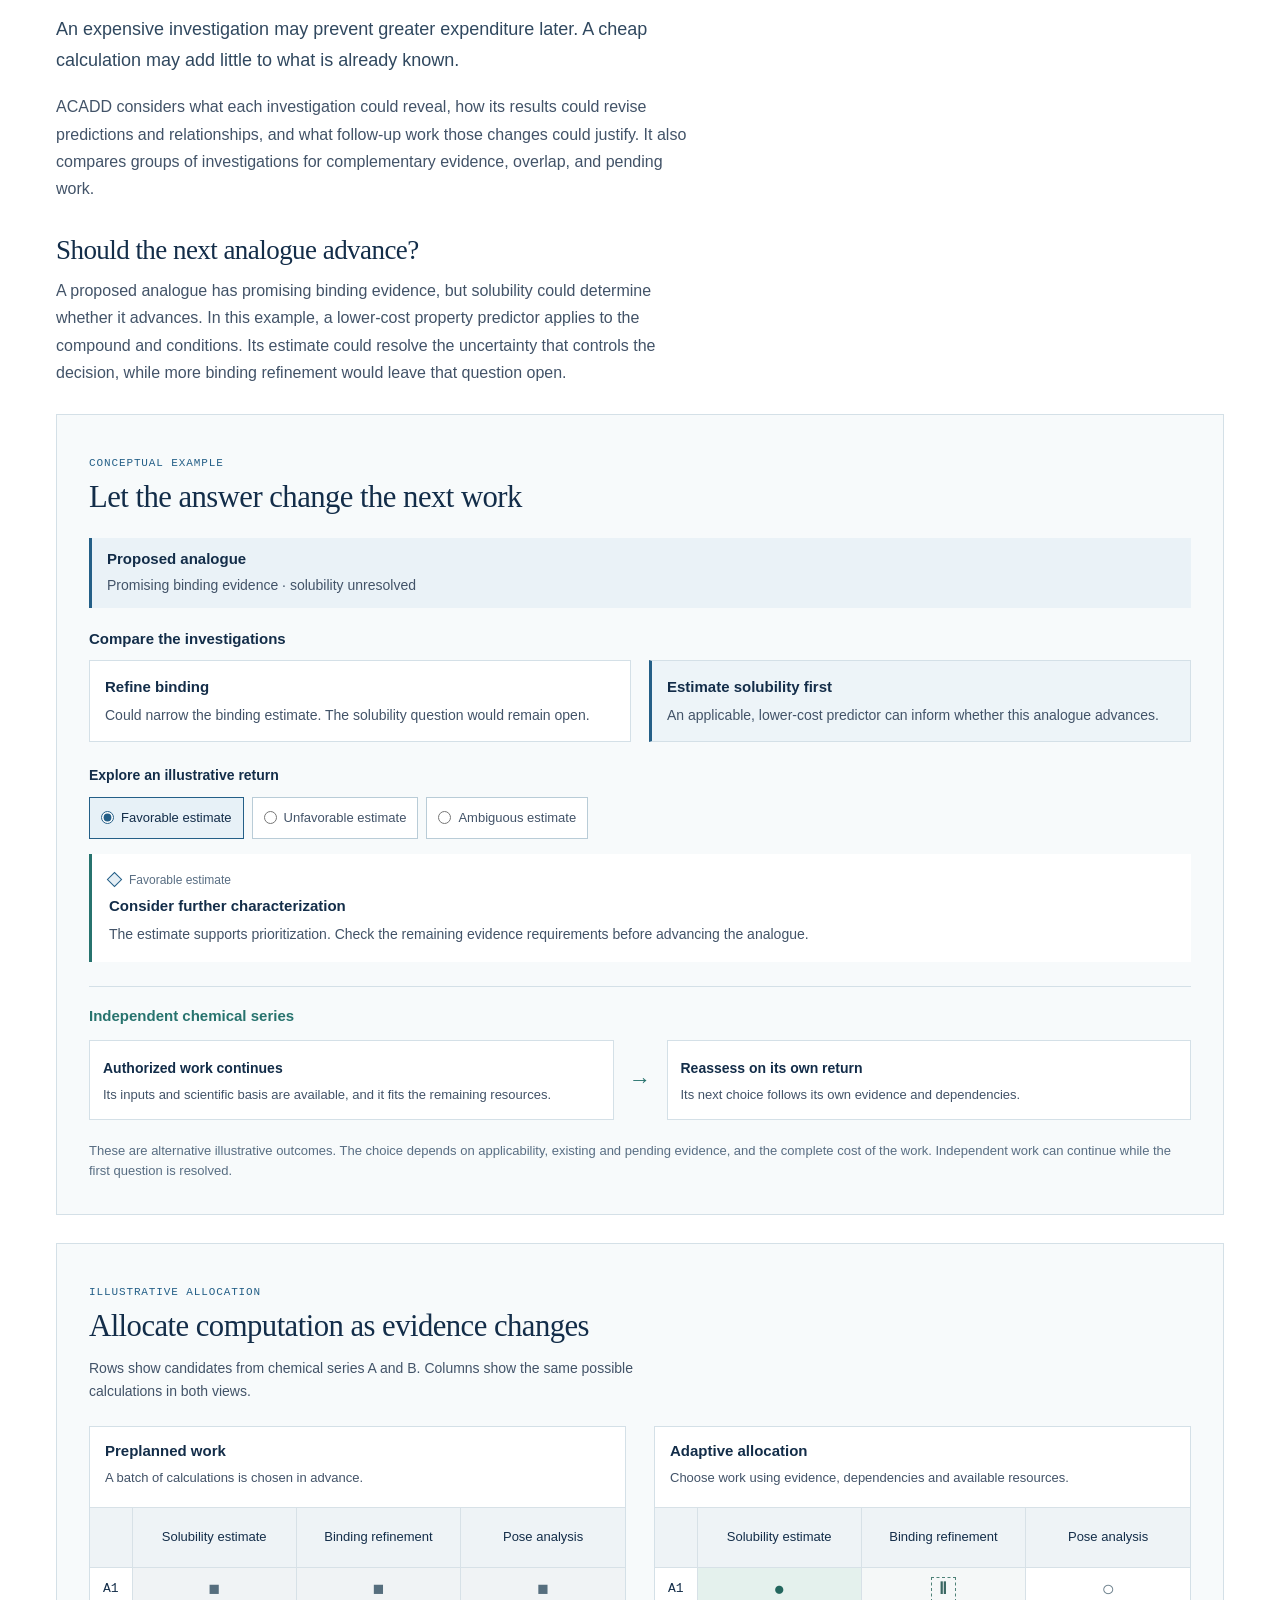
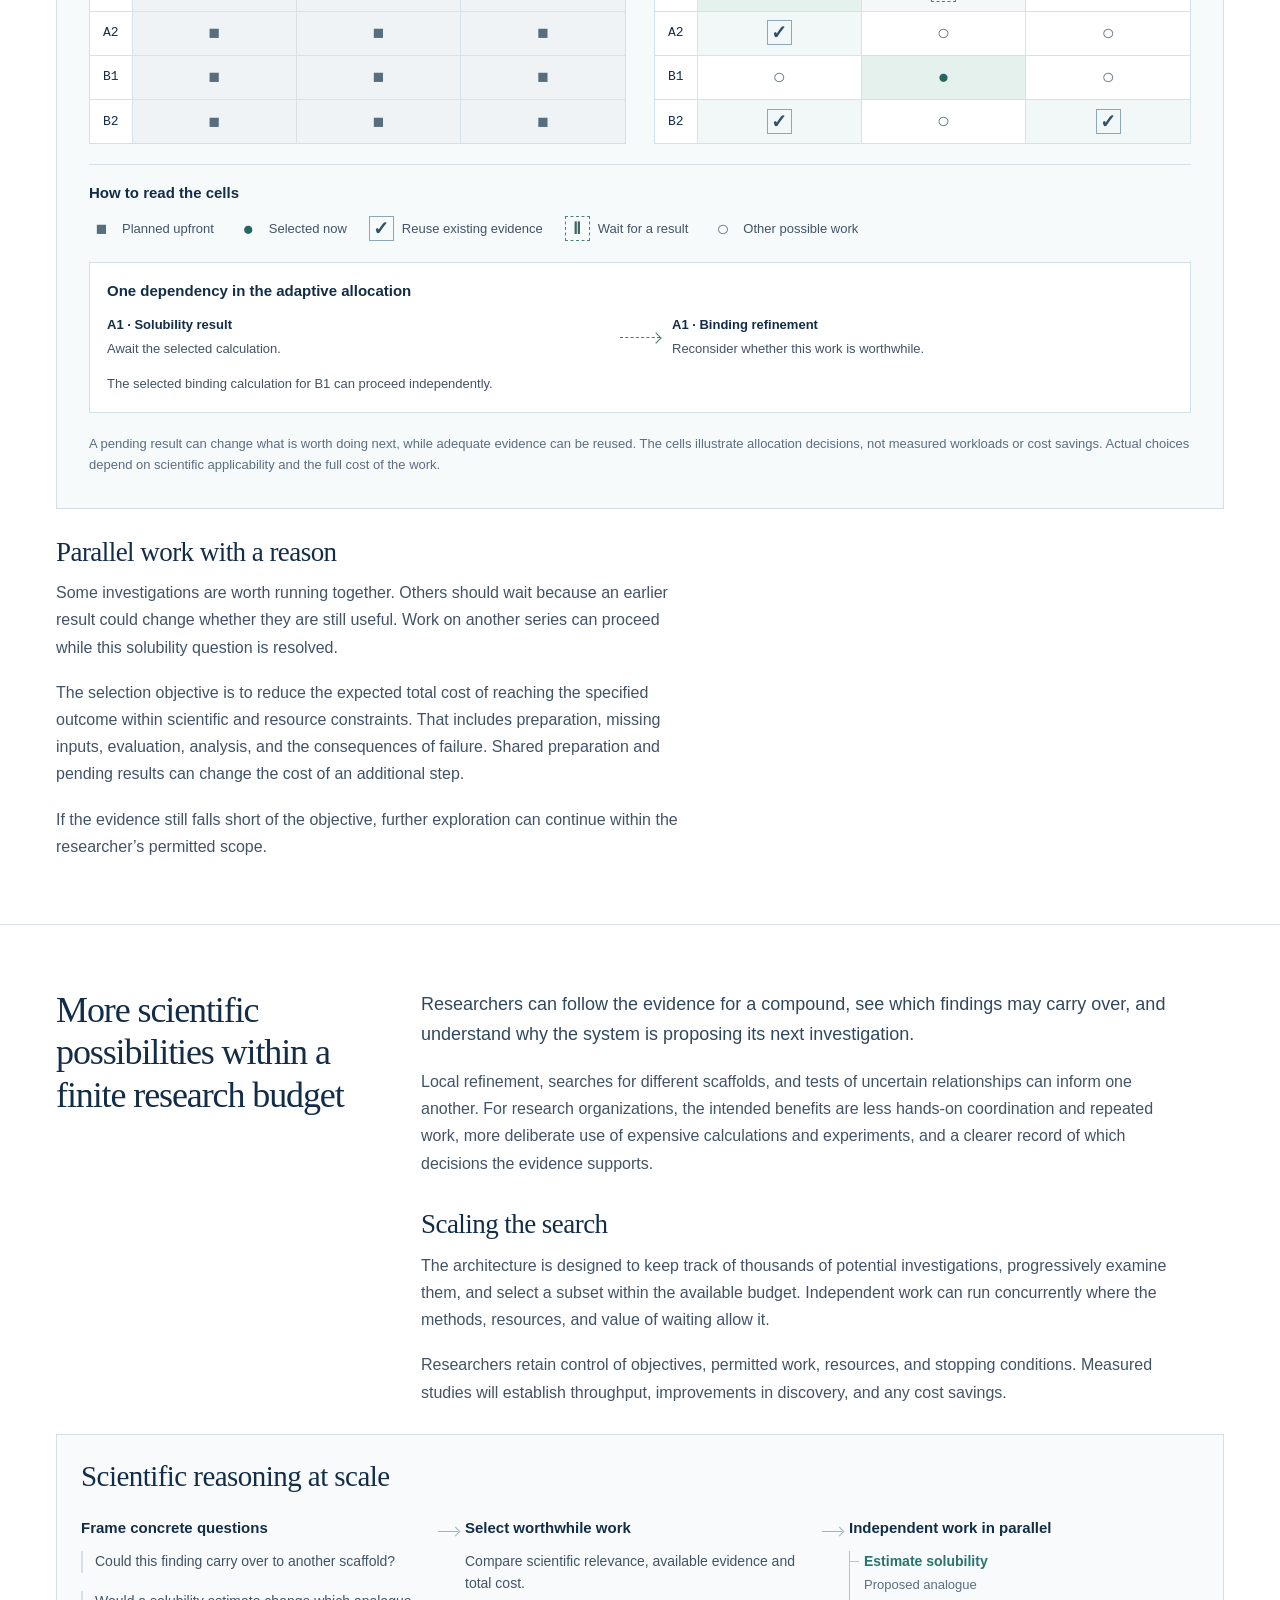
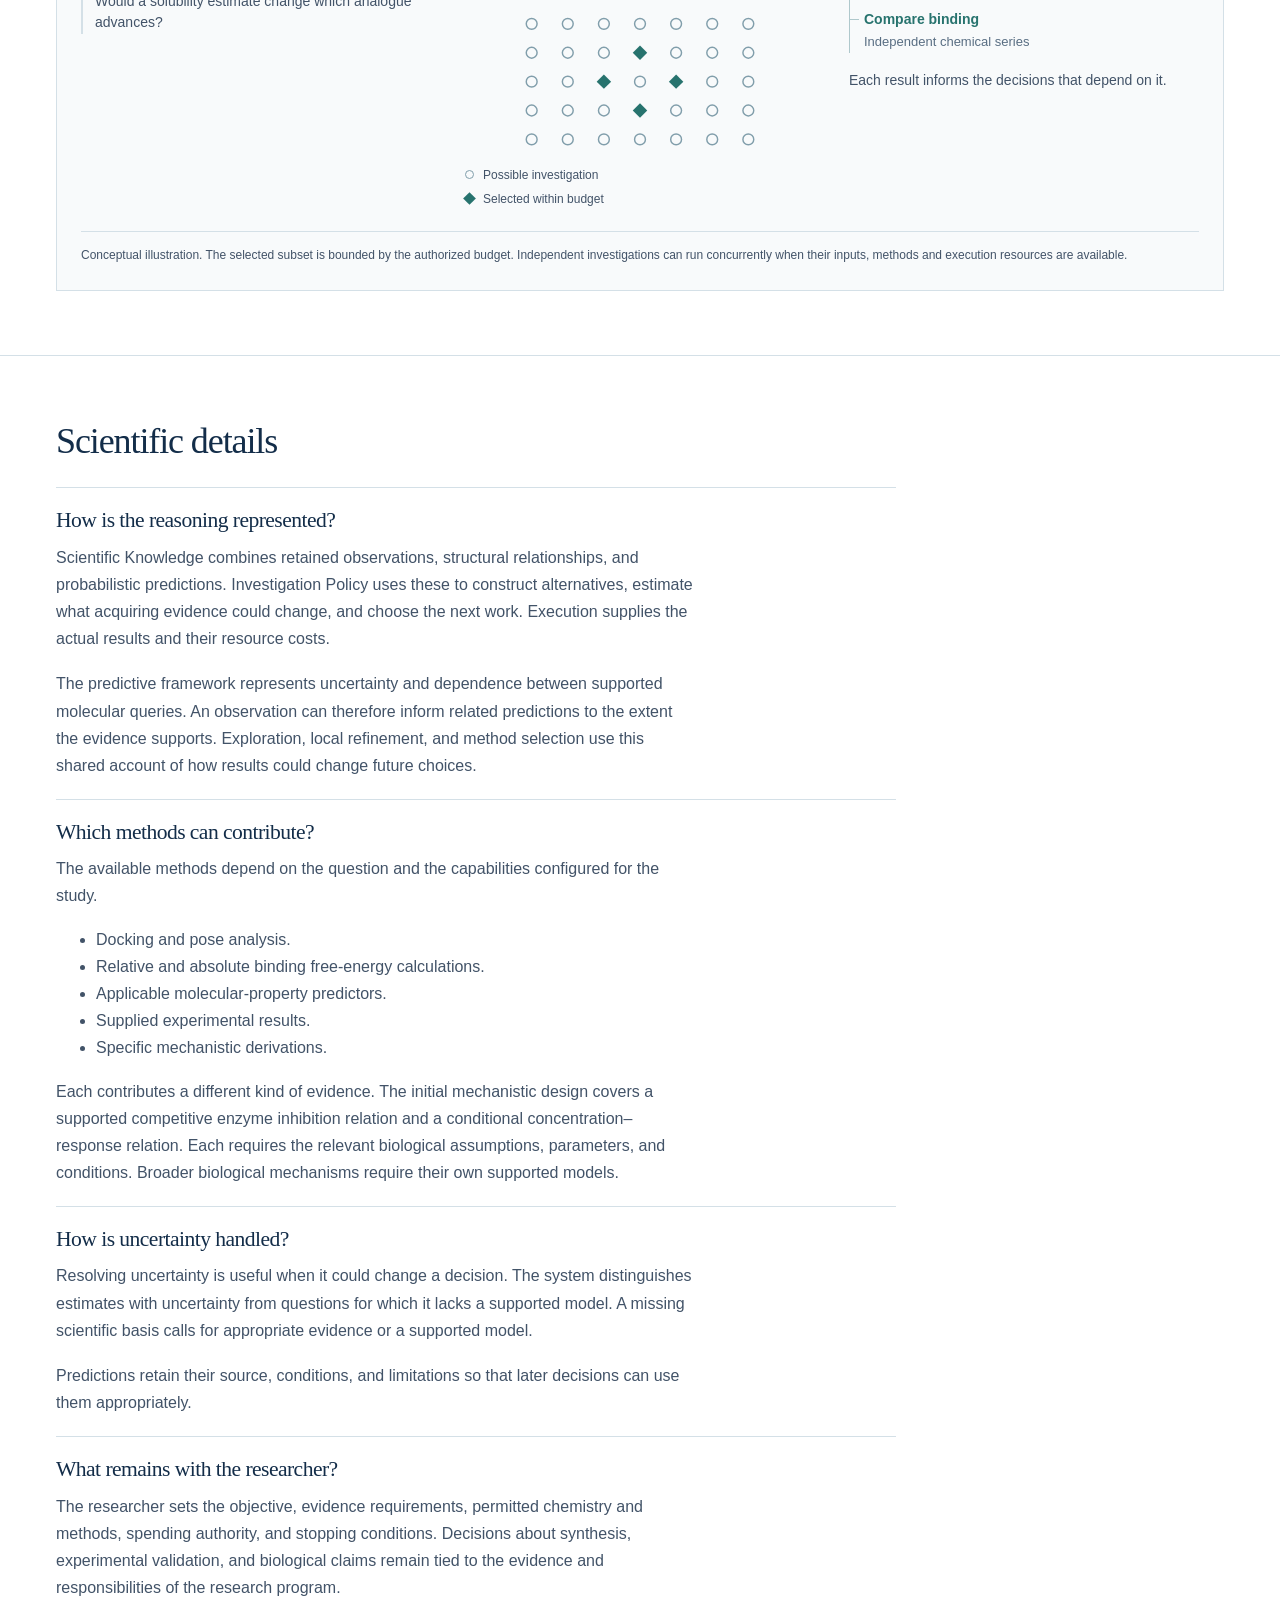
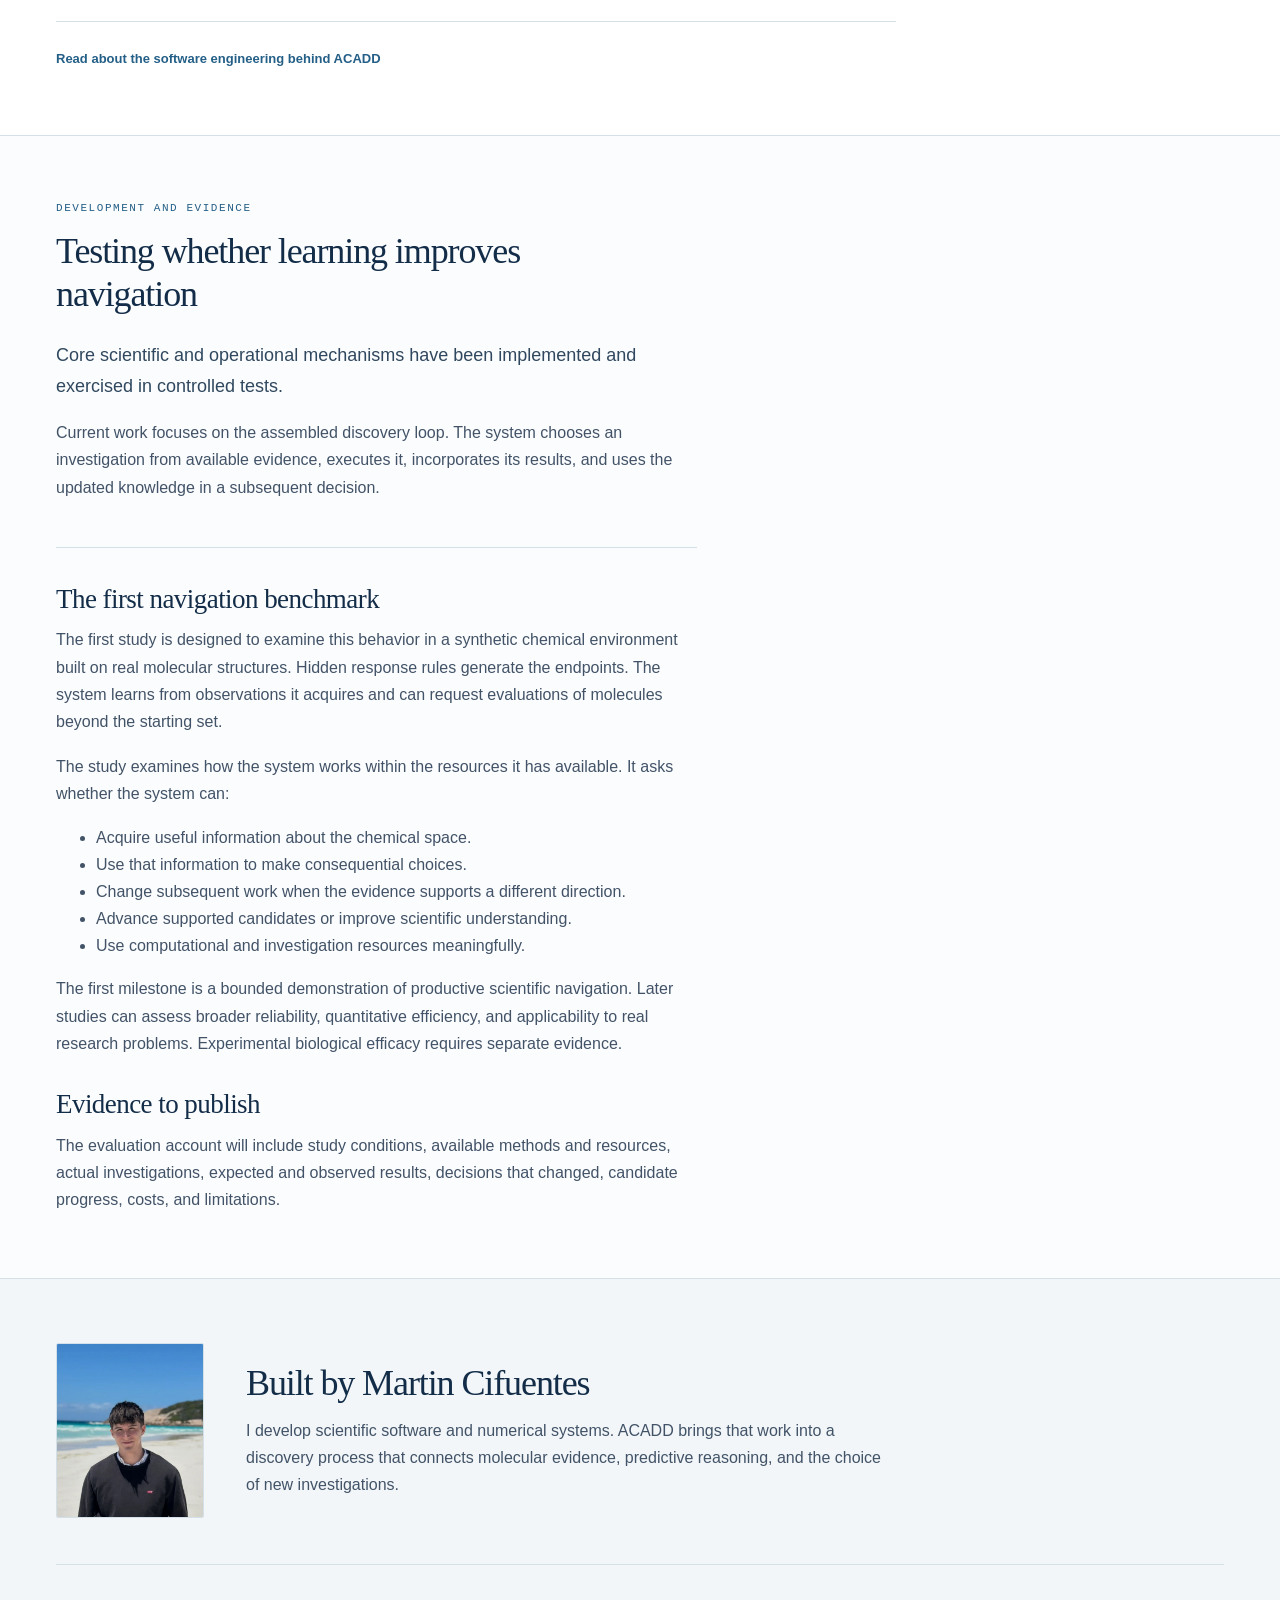
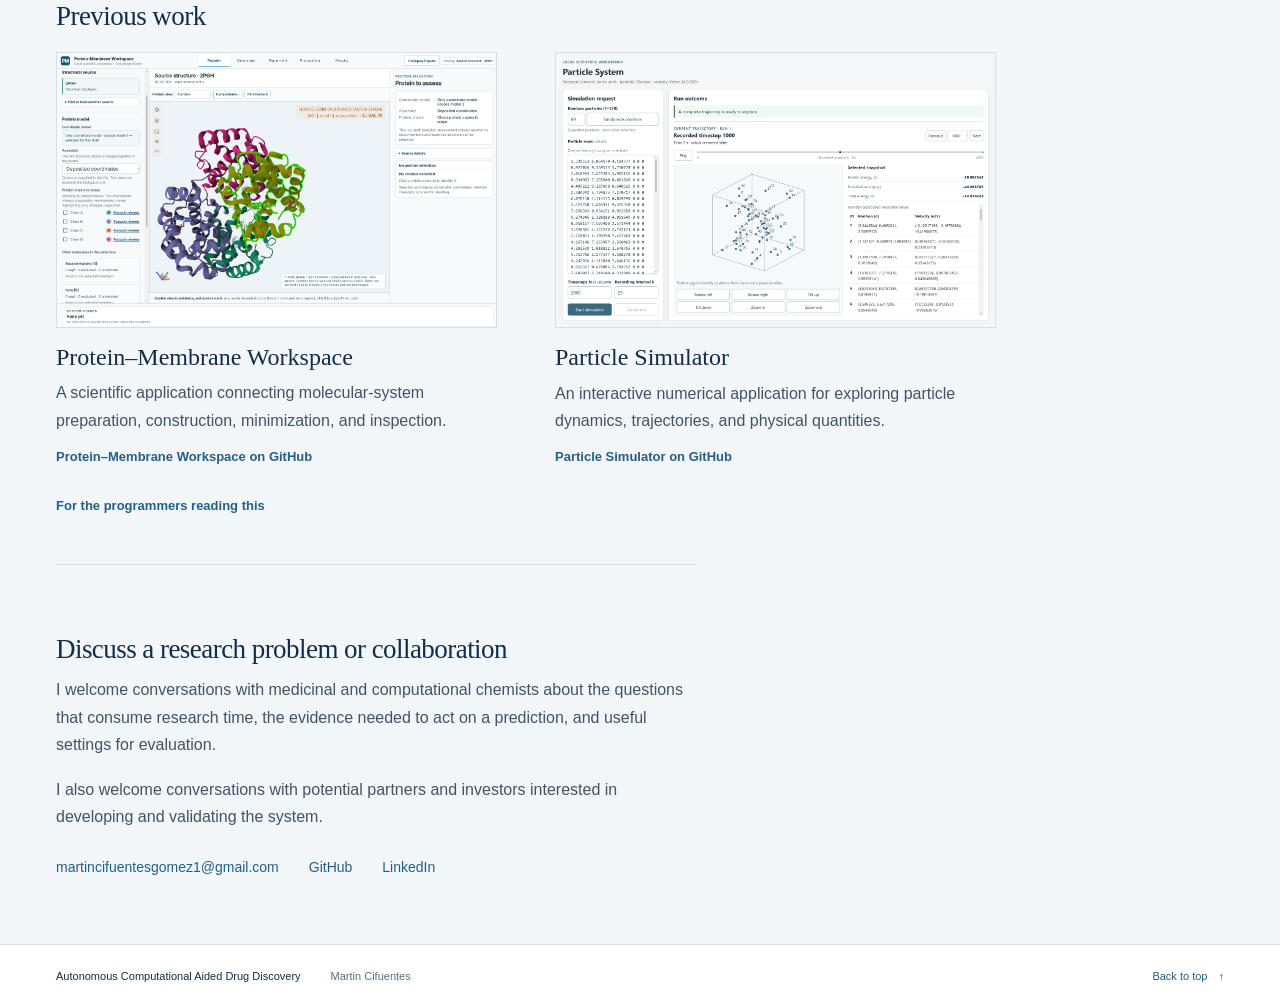
==== commit 0002e4be: "Explain the discovery loop, computational efficiency, and scientific reasoning at scale Use a vertic" ====
--- a/index.html
+++ b/index.html
@@ -35,7 +35,9 @@
   <link rel="stylesheet" href="styles.css?v=20261115-landscape-modern">
   <link rel="stylesheet" href="analogue-figure.css">
   <link rel="stylesheet" href="acadd-page.css?v=20261125-visible">
-  <link rel="stylesheet" href="acadd-diagrams.css?v=20261125-visible">
+  <link rel="stylesheet" href="acadd-diagrams.css?v=20261125-scale">
+  <link rel="stylesheet" href="acadd-efficiency.css?v=20261125-scale">
+  <link rel="stylesheet" href="acadd-scale.css?v=20261125-scale">
   <script src="site-config.js" defer></script>
   <script src="acadd-diagrams.js?v=20261125" defer></script>
   <script src="site.js?v=20261125-visible" defer></script>
@@ -123,8 +125,8 @@
           <p class="lead">Start with a discovery objective and the evidence available. Each investigation can improve both the assessment of particular compounds and the knowledge used to choose subsequent work.</p>
         </div>
         <figure class="ac-figure ac-loop" aria-labelledby="discovery-loop-title discovery-loop-caption">
-  <header class="ac-figure-heading"><span class="ac-figure-label">Conceptual example</span><h3 id="discovery-loop-title">A continuing discovery process</h3></header>
-  <div class="ac-loop-goal"><strong>Research objective and limits</strong><span>Target · required properties · permitted work · budget</span></div>
+  <header class="ac-figure-heading"><span class="ac-figure-label">Conceptual example</span><h3 id="discovery-loop-title">The discovery loop</h3></header>
+  <div class="ac-loop-goal"><strong>Researcher-defined objective and limits</strong><span>Target · required properties · evidence requirements</span><span>Permitted chemistry and methods · computational budget</span></div>
   <div class="ac-loop-sources">
     <div><strong>Your compounds and results</strong><span>Experimental and computational evidence</span></div>
     <div><strong>Permitted chemical libraries</strong><span>Structures from which to begin exploration</span></div>
@@ -133,9 +135,8 @@
   <div class="ac-loop-cycle"><ol class="ac-loop-stages"><li><h4>Build scientific knowledge</h4><p>Relate structures, observations and uncertainty.</p></li>
 <li><h4>Propose investigations</h4><p>Molecular changes, comparisons and evidence gaps.</p></li>
 <li><h4>Choose worthwhile work</h4><p>Compare consequences, dependencies and total cost.</p></li>
-<li><h4>Execute and interpret</h4><p>Acquire results and retain their scientific context.</p></li></ol>
-    <div class="ac-loop-return"><span aria-hidden="true">↻</span><p>New evidence updates knowledge and subsequent choices</p></div>
-  </div>
+<li><h4>Execute and interpret</h4><p>Acquire results and retain their scientific context.</p></li></ol><span class="ac-loop-return" aria-hidden="true"></span></div>
+  <p class="ac-loop-feedback"><span aria-hidden="true">↻</span>New evidence changes what we investigate next.</p>
   <div class="ac-loop-outputs"><h4>What the researcher receives</h4><ul><li>Evidence-linked candidate assessments</li><li>Context-dependent relationships</li><li>Reasons for subsequent investigations</li><li>Recorded resource use</li></ul></div>
   <figcaption id="discovery-loop-caption">The return path is part of the process. Independent investigations can proceed together, and each result updates the decisions it informs.</figcaption>
 </figure>
@@ -232,6 +233,22 @@
   <div class="ac-parallel-lane"><h4>Independent chemical series</h4><div class="ac-parallel-stages"><div><strong>Authorized work continues</strong><p>Its inputs and scientific basis are available, and it fits the remaining resources.</p></div><span aria-hidden="true">→</span><div><strong>Reassess on its own return</strong><p>Its next choice follows its own evidence and dependencies.</p></div></div></div>
   <figcaption id="allocation-example-caption">These are alternative illustrative outcomes. The choice depends on applicability, existing and pending evidence, and the complete cost of the work. Independent work can continue while the first question is resolved.</figcaption>
 </figure>
+          <figure class="ac-figure ac-efficiency" aria-labelledby="efficiency-figure-title" aria-describedby="efficiency-figure-caption">
+  <header class="ac-figure-heading"><span class="ac-figure-label">Illustrative allocation</span><h3 id="efficiency-figure-title">Allocate computation as evidence changes</h3><p class="ac-eff-intro">Rows show candidates from chemical series A and B. Columns show the same possible calculations in both views.</p></header>
+  <div class="ac-eff-comparison">
+    <section class="ac-eff-panel" aria-labelledby="ac-eff-preplanned-title"><div class="ac-eff-panel-heading"><h4 id="ac-eff-preplanned-title">Preplanned work</h4><p>A batch of calculations is chosen in advance.</p></div><table class="ac-eff-matrix" aria-labelledby="ac-eff-preplanned-title">
+    <thead><tr><th scope="col"><span class="ac-eff-sr">Candidate</span></th><th scope="col" aria-label="Solubility estimate"><span class="ac-eff-column-full" aria-hidden="true">Solubility estimate</span><span class="ac-eff-column-short" aria-hidden="true">Solubility</span></th><th scope="col" aria-label="Binding refinement"><span class="ac-eff-column-full" aria-hidden="true">Binding refinement</span><span class="ac-eff-column-short" aria-hidden="true">Binding</span></th><th scope="col" aria-label="Pose analysis"><span class="ac-eff-column-full" aria-hidden="true">Pose analysis</span><span class="ac-eff-column-short" aria-hidden="true">Poses</span></th></tr></thead>
+    <tbody><tr><th scope="row"><span class="ac-eff-sr">Candidate </span>A1</th><td class="ac-eff-cell ac-eff-cell-planned"><span class="ac-eff-mark ac-eff-planned" aria-hidden="true">■</span><span class="ac-eff-sr">Planned upfront</span></td><td class="ac-eff-cell ac-eff-cell-planned"><span class="ac-eff-mark ac-eff-planned" aria-hidden="true">■</span><span class="ac-eff-sr">Planned upfront</span></td><td class="ac-eff-cell ac-eff-cell-planned"><span class="ac-eff-mark ac-eff-planned" aria-hidden="true">■</span><span class="ac-eff-sr">Planned upfront</span></td></tr><tr><th scope="row"><span class="ac-eff-sr">Candidate </span>A2</th><td class="ac-eff-cell ac-eff-cell-planned"><span class="ac-eff-mark ac-eff-planned" aria-hidden="true">■</span><span class="ac-eff-sr">Planned upfront</span></td><td class="ac-eff-cell ac-eff-cell-planned"><span class="ac-eff-mark ac-eff-planned" aria-hidden="true">■</span><span class="ac-eff-sr">Planned upfront</span></td><td class="ac-eff-cell ac-eff-cell-planned"><span class="ac-eff-mark ac-eff-planned" aria-hidden="true">■</span><span class="ac-eff-sr">Planned upfront</span></td></tr><tr><th scope="row"><span class="ac-eff-sr">Candidate </span>B1</th><td class="ac-eff-cell ac-eff-cell-planned"><span class="ac-eff-mark ac-eff-planned" aria-hidden="true">■</span><span class="ac-eff-sr">Planned upfront</span></td><td class="ac-eff-cell ac-eff-cell-planned"><span class="ac-eff-mark ac-eff-planned" aria-hidden="true">■</span><span class="ac-eff-sr">Planned upfront</span></td><td class="ac-eff-cell ac-eff-cell-planned"><span class="ac-eff-mark ac-eff-planned" aria-hidden="true">■</span><span class="ac-eff-sr">Planned upfront</span></td></tr><tr><th scope="row"><span class="ac-eff-sr">Candidate </span>B2</th><td class="ac-eff-cell ac-eff-cell-planned"><span class="ac-eff-mark ac-eff-planned" aria-hidden="true">■</span><span class="ac-eff-sr">Planned upfront</span></td><td class="ac-eff-cell ac-eff-cell-planned"><span class="ac-eff-mark ac-eff-planned" aria-hidden="true">■</span><span class="ac-eff-sr">Planned upfront</span></td><td class="ac-eff-cell ac-eff-cell-planned"><span class="ac-eff-mark ac-eff-planned" aria-hidden="true">■</span><span class="ac-eff-sr">Planned upfront</span></td></tr></tbody>
+  </table></section>
+    <section class="ac-eff-panel" aria-labelledby="ac-eff-adaptive-title"><div class="ac-eff-panel-heading"><h4 id="ac-eff-adaptive-title">Adaptive allocation</h4><p>Choose work using evidence, dependencies and available resources.</p></div><table class="ac-eff-matrix" aria-labelledby="ac-eff-adaptive-title">
+    <thead><tr><th scope="col"><span class="ac-eff-sr">Candidate</span></th><th scope="col" aria-label="Solubility estimate"><span class="ac-eff-column-full" aria-hidden="true">Solubility estimate</span><span class="ac-eff-column-short" aria-hidden="true">Solubility</span></th><th scope="col" aria-label="Binding refinement"><span class="ac-eff-column-full" aria-hidden="true">Binding refinement</span><span class="ac-eff-column-short" aria-hidden="true">Binding</span></th><th scope="col" aria-label="Pose analysis"><span class="ac-eff-column-full" aria-hidden="true">Pose analysis</span><span class="ac-eff-column-short" aria-hidden="true">Poses</span></th></tr></thead>
+    <tbody><tr><th scope="row"><span class="ac-eff-sr">Candidate </span>A1</th><td class="ac-eff-cell ac-eff-cell-selected"><span class="ac-eff-mark ac-eff-selected" aria-hidden="true">●</span><span class="ac-eff-sr">Selected now</span></td><td class="ac-eff-cell ac-eff-cell-waiting"><span class="ac-eff-mark ac-eff-waiting" aria-hidden="true">Ⅱ</span><span class="ac-eff-sr">Wait for a result</span></td><td class="ac-eff-cell ac-eff-cell-possible"><span class="ac-eff-mark ac-eff-possible" aria-hidden="true">○</span><span class="ac-eff-sr">Other possible work</span></td></tr><tr><th scope="row"><span class="ac-eff-sr">Candidate </span>A2</th><td class="ac-eff-cell ac-eff-cell-reused"><span class="ac-eff-mark ac-eff-reused" aria-hidden="true">✓</span><span class="ac-eff-sr">Reuse existing evidence</span></td><td class="ac-eff-cell ac-eff-cell-possible"><span class="ac-eff-mark ac-eff-possible" aria-hidden="true">○</span><span class="ac-eff-sr">Other possible work</span></td><td class="ac-eff-cell ac-eff-cell-possible"><span class="ac-eff-mark ac-eff-possible" aria-hidden="true">○</span><span class="ac-eff-sr">Other possible work</span></td></tr><tr><th scope="row"><span class="ac-eff-sr">Candidate </span>B1</th><td class="ac-eff-cell ac-eff-cell-possible"><span class="ac-eff-mark ac-eff-possible" aria-hidden="true">○</span><span class="ac-eff-sr">Other possible work</span></td><td class="ac-eff-cell ac-eff-cell-selected"><span class="ac-eff-mark ac-eff-selected" aria-hidden="true">●</span><span class="ac-eff-sr">Selected now</span></td><td class="ac-eff-cell ac-eff-cell-possible"><span class="ac-eff-mark ac-eff-possible" aria-hidden="true">○</span><span class="ac-eff-sr">Other possible work</span></td></tr><tr><th scope="row"><span class="ac-eff-sr">Candidate </span>B2</th><td class="ac-eff-cell ac-eff-cell-reused"><span class="ac-eff-mark ac-eff-reused" aria-hidden="true">✓</span><span class="ac-eff-sr">Reuse existing evidence</span></td><td class="ac-eff-cell ac-eff-cell-possible"><span class="ac-eff-mark ac-eff-possible" aria-hidden="true">○</span><span class="ac-eff-sr">Other possible work</span></td><td class="ac-eff-cell ac-eff-cell-reused"><span class="ac-eff-mark ac-eff-reused" aria-hidden="true">✓</span><span class="ac-eff-sr">Reuse existing evidence</span></td></tr></tbody>
+  </table></section>
+  </div>
+  <div class="ac-eff-legend"><h4>How to read the cells</h4><ul><li><span class="ac-eff-mark ac-eff-planned" aria-hidden="true">■</span><span>Planned upfront</span></li><li><span class="ac-eff-mark ac-eff-selected" aria-hidden="true">●</span><span>Selected now</span></li><li><span class="ac-eff-mark ac-eff-reused" aria-hidden="true">✓</span><span>Reuse existing evidence</span></li><li><span class="ac-eff-mark ac-eff-waiting" aria-hidden="true">Ⅱ</span><span>Wait for a result</span></li><li><span class="ac-eff-mark ac-eff-possible" aria-hidden="true">○</span><span>Other possible work</span></li></ul></div>
+  <div class="ac-eff-dependency"><h4>One dependency in the adaptive allocation</h4><div class="ac-eff-dependency-path"><div><strong>A1 · Solubility result</strong><span>Await the selected calculation.</span></div><span class="ac-eff-dashed-arrow" aria-hidden="true"></span><div><strong>A1 · Binding refinement</strong><span>Reconsider whether this work is worthwhile.</span></div></div><p>The selected binding calculation for B1 can proceed independently.</p></div>
+  <figcaption id="efficiency-figure-caption">A pending result can change what is worth doing next, while adequate evidence can be reused. The cells illustrate allocation decisions, not measured workloads or cost savings. Actual choices depend on scientific applicability and the full cost of the work.</figcaption>
+</figure>
           <div class="prose discovery-essay">
             <h3 id="resource-title">Parallel work with a reason</h3>
             <p>Some investigations are worth running together. Others should wait because an earlier result could change whether they are still useful. Work on another series can proceed while this solubility question is resolved.</p>
@@ -243,15 +260,51 @@
     </div>
 
     <section class="section" id="value" aria-labelledby="value-title">
-      <div class="container editorial-grid">
-        <div class="section-aside"><h2 id="value-title">More scientific possibilities within a finite research budget</h2></div>
-        <div class="prose">
-          <p class="lead">Researchers can follow the evidence for a compound, see which findings may carry over, and understand why the system is proposing its next investigation.</p>
-          <p>Local refinement, searches for different scaffolds, and tests of uncertain relationships can inform one another. For research organizations, the intended benefits are less hands-on coordination and repeated work, more deliberate use of expensive calculations and experiments, and a clearer record of which decisions the evidence supports.</p>
-          <h3 id="scale-title">Scaling the search</h3>
-          <p>The architecture is designed to keep track of thousands of potential investigations, progressively examine them, and select a subset within the available budget. Independent work can run concurrently where the methods, resources, and value of waiting allow it.</p>
-          <p>Researchers retain control of objectives, permitted work, resources, and stopping conditions. Measured studies will establish throughput, improvements in discovery, and any cost savings.</p>
-        </div>
+      <div class="container">
+        <div class="editorial-grid">
+          <div class="section-aside"><h2 id="value-title">More scientific possibilities within a finite research budget</h2></div>
+          <div class="prose">
+            <p class="lead">Researchers can follow the evidence for a compound, see which findings may carry over, and understand why the system is proposing its next investigation.</p>
+            <p>Local refinement, searches for different scaffolds, and tests of uncertain relationships can inform one another. For research organizations, the intended benefits are less hands-on coordination and repeated work, more deliberate use of expensive calculations and experiments, and a clearer record of which decisions the evidence supports.</p>
+            <h3 id="scale-title">Scaling the search</h3>
+            <p>The architecture is designed to keep track of thousands of potential investigations, progressively examine them, and select a subset within the available budget. Independent work can run concurrently where the methods, resources, and value of waiting allow it.</p>
+            <p>Researchers retain control of objectives, permitted work, resources, and stopping conditions. Measured studies will establish throughput, improvements in discovery, and any cost savings.</p>
+          </div>
+        </div>
+
+<figure class="ac-scale" aria-labelledby="scale-figure-title scale-figure-caption">
+  <h3 id="scale-figure-title">Scientific reasoning at scale</h3>
+  <div class="ac-scale-stages">
+    <div class="ac-scale-stage ac-scale-questions">
+      <h4>Frame concrete questions</h4>
+      <ul>
+        <li>Could this finding carry over to another scaffold?</li>
+        <li>Would a solubility estimate change which analogue advances?</li>
+      </ul>
+    </div>
+    <div class="ac-scale-stage ac-scale-selection">
+      <h4>Select worthwhile work</h4>
+      <p>Compare scientific relevance, available evidence and total cost.</p>
+      <svg class="ac-scale-field" viewBox="0 0 216 124" role="img" aria-label="A field of possible investigations, with four illustrative selections distinguished by filled diamonds. The marks are conceptual and imply no throughput measurement.">
+        <circle class="ac-scale-possible" cx="18" cy="14" r="4.5"/><circle class="ac-scale-possible" cx="48" cy="14" r="4.5"/><circle class="ac-scale-possible" cx="78" cy="14" r="4.5"/><circle class="ac-scale-possible" cx="108" cy="14" r="4.5"/><circle class="ac-scale-possible" cx="138" cy="14" r="4.5"/><circle class="ac-scale-possible" cx="168" cy="14" r="4.5"/><circle class="ac-scale-possible" cx="198" cy="14" r="4.5"/><circle class="ac-scale-possible" cx="18" cy="38" r="4.5"/><circle class="ac-scale-possible" cx="48" cy="38" r="4.5"/><circle class="ac-scale-possible" cx="78" cy="38" r="4.5"/><path class="ac-scale-selected" d="M108 32 l6 6-6 6-6-6Z"/><circle class="ac-scale-possible" cx="138" cy="38" r="4.5"/><circle class="ac-scale-possible" cx="168" cy="38" r="4.5"/><circle class="ac-scale-possible" cx="198" cy="38" r="4.5"/><circle class="ac-scale-possible" cx="18" cy="62" r="4.5"/><circle class="ac-scale-possible" cx="48" cy="62" r="4.5"/><path class="ac-scale-selected" d="M78 56 l6 6-6 6-6-6Z"/><circle class="ac-scale-possible" cx="108" cy="62" r="4.5"/><path class="ac-scale-selected" d="M138 56 l6 6-6 6-6-6Z"/><circle class="ac-scale-possible" cx="168" cy="62" r="4.5"/><circle class="ac-scale-possible" cx="198" cy="62" r="4.5"/><circle class="ac-scale-possible" cx="18" cy="86" r="4.5"/><circle class="ac-scale-possible" cx="48" cy="86" r="4.5"/><circle class="ac-scale-possible" cx="78" cy="86" r="4.5"/><path class="ac-scale-selected" d="M108 80 l6 6-6 6-6-6Z"/><circle class="ac-scale-possible" cx="138" cy="86" r="4.5"/><circle class="ac-scale-possible" cx="168" cy="86" r="4.5"/><circle class="ac-scale-possible" cx="198" cy="86" r="4.5"/><circle class="ac-scale-possible" cx="18" cy="110" r="4.5"/><circle class="ac-scale-possible" cx="48" cy="110" r="4.5"/><circle class="ac-scale-possible" cx="78" cy="110" r="4.5"/><circle class="ac-scale-possible" cx="108" cy="110" r="4.5"/><circle class="ac-scale-possible" cx="138" cy="110" r="4.5"/><circle class="ac-scale-possible" cx="168" cy="110" r="4.5"/><circle class="ac-scale-possible" cx="198" cy="110" r="4.5"/>
+      </svg>
+      <ul class="ac-scale-legend">
+        <li><span class="ac-scale-key ac-scale-key-possible" aria-hidden="true"></span>Possible investigation</li>
+        <li><span class="ac-scale-key ac-scale-key-selected" aria-hidden="true"></span>Selected within budget</li>
+      </ul>
+    </div>
+    <div class="ac-scale-stage ac-scale-parallel">
+      <h4>Independent work in parallel</h4>
+      <ul class="ac-scale-work">
+        <li><strong>Estimate solubility</strong><span>Proposed analogue</span></li>
+        <li><strong>Compare binding</strong><span>Independent chemical series</span></li>
+      </ul>
+      <p>Each result informs the decisions that depend on it.</p>
+    </div>
+  </div>
+  <figcaption id="scale-figure-caption">Conceptual illustration. The selected subset is bounded by the authorized budget. Independent investigations can run concurrently when their inputs, methods and execution resources are available.</figcaption>
+</figure>
+
       </div>
     </section>
 
--- a/acadd-diagrams.css
+++ b/acadd-diagrams.css
@@ -18,32 +18,34 @@
 .ac-figure strong { color: var(--ink); }
 .ac-figure [hidden] { display: none !important; }
 
-.ac-loop-goal {
+.ac-loop .ac-loop-goal {
   padding: 13px 17px;
   border-left: 3px solid var(--accent);
   background: #eaf2f7;
+  max-width: 680px;
+  margin-inline: auto;
 }
-.ac-loop-goal strong, .ac-loop-goal span,
-.ac-loop-sources strong, .ac-loop-sources span { display: block; }
-.ac-loop-goal span { margin-top: 3px; font-size: 14px; }
-.ac-loop-sources { display: grid; grid-template-columns: 1fr 1fr; gap: 24px; margin-top: 20px; }
-.ac-loop-sources > div { padding: 13px 16px; border: 1px solid var(--line); background: var(--paper); }
-.ac-loop-sources span { margin-top: 3px; font-size: 13px; }
-.ac-source-merge { height: 36px; position: relative; }
-.ac-source-merge::before {
+.ac-loop .ac-loop-goal strong,
+.ac-loop .ac-loop-goal span,
+.ac-loop .ac-loop-sources strong,
+.ac-loop .ac-loop-sources span { display: block; }
+.ac-loop .ac-loop-goal span { margin-top: 3px; font-size: 14px; }
+.ac-loop .ac-loop-sources { display: grid; grid-template-columns: minmax(0, 1fr) minmax(0, 1fr); gap: 24px; max-width: 680px; margin: 18px auto 0; }
+.ac-loop .ac-loop-sources > div { padding: 12px 15px; border: 1px solid var(--line); background: var(--paper); overflow-wrap: anywhere; }
+.ac-loop .ac-loop-sources span { margin-top: 3px; font-size: 13px; }
+.ac-loop .ac-source-merge { height: 34px; max-width: 680px; margin-inline: auto; position: relative; }
+.ac-loop .ac-source-merge::before {
   content: "";
   position: absolute;
   top: 0;
-  left: 12.5%;
-  right: 25%;
-  height: 17px;
+  left: calc(25% - 6px);
+  right: calc(25% - 6px);
+  height: 16px;
   border: 1px solid #97adb9;
   border-top: 0;
-  border-left: 0;
 }
-.ac-source-merge::after { content: ""; position: absolute; top: 0; left: 25%; height: 17px; border-left: 1px solid #97adb9; }
-.ac-source-merge span { position: absolute; left: 12.5%; bottom: 0; height: 19px; border-left: 1px solid #97adb9; }
-.ac-source-merge span::after {
+.ac-loop .ac-source-merge span { position: absolute; left: 50%; bottom: 0; height: 18px; border-left: 1px solid #97adb9; }
+.ac-loop .ac-source-merge span::after {
   content: "";
   position: absolute;
   bottom: 2px;
@@ -54,19 +56,20 @@
   border-bottom: 1px solid #97adb9;
   transform: rotate(45deg);
 }
-.ac-loop-cycle { position: relative; }
-.ac-loop-stages { display: grid; grid-template-columns: repeat(4, minmax(0, 1fr)); gap: 24px; list-style: none; margin: 0; padding: 0; }
-.ac-loop-stages li { position: relative; background: var(--paper); border: 1px solid #bfd0da; padding: 16px 13px; }
-.ac-loop-stages li:first-child { border-top: 3px solid var(--teal); padding-top: 14px; }
-.ac-loop-stages p { margin-top: 7px; font-size: 13px; line-height: 1.5; }
-.ac-loop-stages li + li::before { content: "→"; position: absolute; top: 40%; left: -22px; color: var(--accent); font-size: 19px; }
-.ac-loop-return { position: relative; height: 66px; color: var(--teal); }
-.ac-loop-return::before { content: ""; position: absolute; left: calc(12.5% - 9px); right: calc(12.5% - 9px); top: 0; height: 34px; border: 1px solid var(--teal); border-top: 0; }
-.ac-loop-return::after { content: ""; position: absolute; left: calc(12.5% - 12px); top: 3px; width: 7px; height: 7px; border-top: 1px solid var(--teal); border-left: 1px solid var(--teal); transform: rotate(45deg); }
-.ac-loop-return > span { display: none; }
-.ac-loop-return p { position: relative; top: 25px; margin: auto; max-width: 75%; width: fit-content; padding: 0 10px; background: #f7fafb; text-align: center; font-size: 12px; line-height: 1.5; }
-.ac-loop-outputs { border-top: 1px solid var(--line); padding-top: 16px; }
-.ac-loop-outputs ul { display: grid; grid-template-columns: repeat(2, minmax(0, 1fr)); gap: 7px 27px; margin: 10px 0 0; padding-left: 18px; font-size: 13px; }
+.ac-loop .ac-loop-cycle { position: relative; max-width: 680px; margin-inline: auto; padding-inline: 44px; }
+.ac-loop .ac-loop-stages { display: grid; grid-template-columns: minmax(0, 1fr); grid-auto-rows: 1fr; gap: 20px; list-style: none; margin: 0; padding: 0; }
+.ac-loop .ac-loop-stages li { position: relative; display: flex; flex-direction: column; justify-content: center; min-height: 74px; background: var(--paper); border: 1px solid #bfd0da; padding: 11px 18px; text-align: center; }
+.ac-loop .ac-loop-stages li:first-child { border-color: #7ba6a7; background: #eef6f5; }
+.ac-loop .ac-loop-stages p { margin-top: 5px; font-size: 13px; line-height: 1.5; }
+.ac-loop .ac-loop-stages li + li::before { content: ""; position: absolute; height: 20px; border-left: 1px solid #97adb9; left: 50%; top: -21px; }
+.ac-loop .ac-loop-stages li + li::after { content: ""; position: absolute; width: 7px; height: 7px; border-right: 1px solid #97adb9; border-bottom: 1px solid #97adb9; left: calc(50% - 3px); top: -10px; transform: rotate(45deg); }
+/* Equal-height stages keep each feedback endpoint at a stage's vertical center. */
+.ac-loop .ac-loop-return { position: absolute; top: calc(12.5% - 7.5px); bottom: calc(12.5% - 7.5px); left: calc(100% - 44px); right: 12px; border: 1px solid var(--teal); border-left: 0; }
+.ac-loop .ac-loop-return::after { content: ""; position: absolute; left: 2px; top: -4px; width: 7px; height: 7px; border-top: 1px solid var(--teal); border-left: 1px solid var(--teal); transform: rotate(-45deg); }
+.ac-loop .ac-loop-feedback { display: flex; align-items: baseline; justify-content: center; gap: 9px; max-width: 680px; margin: 14px auto 18px; color: var(--teal); font-size: 13px; line-height: 1.5; text-align: center; }
+.ac-loop .ac-loop-feedback span { flex-shrink: 0; font-size: 18px; }
+.ac-loop .ac-loop-outputs { max-width: 680px; margin-inline: auto; border-top: 1px solid var(--line); padding-top: 16px; }
+.ac-loop .ac-loop-outputs ul { display: grid; grid-template-columns: repeat(2, minmax(0, 1fr)); gap: 7px 27px; margin: 10px 0 0; padding-left: 18px; font-size: 13px; }
 
 .ac-substitution { display: flex; align-items: center; justify-content: space-between; flex-wrap: wrap; gap: 12px; padding-bottom: 17px; border-bottom: 1px solid var(--line); }
 .ac-substitution > span { font-size: 14px; }
@@ -128,26 +131,18 @@
 .ac-parallel-stages p { margin-top: 4px; font-size: 13px; line-height: 1.6; }
 .ac-parallel-stages > span { color: var(--teal); font-size: 22px; text-align: center; }
 
-@media (max-width: 800px) {
-  .ac-loop-stages { grid-template-columns: 1fr; gap: 18px; }
-  .ac-loop-stages li { padding: 13px 15px; }
-  .ac-loop-stages li + li::before { content: "↓"; left: 28px; top: -22px; line-height: 20px; }
-  .ac-loop-cycle { padding-left: 26px; margin-bottom: 20px; }
-  .ac-loop-return { position: absolute; top: 35px; bottom: 35px; left: 0; width: 26px; height: auto; border: 1px solid var(--teal); border-right: 0; }
-  .ac-loop-return::before { display: none; }
-  .ac-loop-return::after { top: -4px; left: auto; right: 3px; transform: rotate(135deg); }
-  .ac-loop-return p { display: none; }
-  .ac-source-merge::before { left: 26px; }
-  .ac-source-merge span { left: 26px; }
-}
-
 @media (max-width: 560px) {
   .ac-figure { padding: 17px; }
-  .ac-loop-sources { gap: 12px; }
-  .ac-loop-sources > div { padding: 10px; }
-  .ac-loop-sources strong { font-size: 13px; }
-  .ac-loop-sources span { font-size: 12px; }
-  .ac-loop-outputs ul { grid-template-columns: 1fr; }
+  .ac-loop .ac-loop-sources { gap: 12px; }
+  .ac-loop .ac-loop-sources > div { padding: 10px; }
+  .ac-loop .ac-loop-sources strong { font-size: 13px; }
+  .ac-loop .ac-loop-sources span { font-size: 12px; }
+  .ac-loop .ac-source-merge::before { left: calc(25% - 3px); right: calc(25% - 3px); }
+  .ac-loop .ac-loop-cycle { padding-inline: 22px; }
+  .ac-loop .ac-loop-stages li { padding: 11px 10px; }
+  .ac-loop .ac-loop-return { left: calc(100% - 22px); right: 0; }
+  .ac-loop .ac-loop-feedback { text-align: left; }
+  .ac-loop .ac-loop-outputs ul { grid-template-columns: 1fr; }
   .ac-substitution > div { font-size: 18px; gap: 10px; }
   .ac-unresolved-grid { grid-template-columns: 1fr; gap: 7px; }
   .ac-space-band { grid-template-columns: 1fr; gap: 7px; }
--- a/acadd-efficiency.css
+++ b/acadd-efficiency.css
@@ -0,0 +1,183 @@
+/* Static allocation comparison: identical scientific options, distinct work states. */
+.ac-efficiency .ac-eff-intro {
+  max-width: 72ch;
+  margin-top: 12px;
+  font-size: 14px;
+  line-height: 1.65;
+}
+
+.ac-eff-comparison {
+  display: grid;
+  grid-template-columns: repeat(2, minmax(0, 1fr));
+  gap: clamp(16px, 3vw, 28px);
+  align-items: start;
+}
+
+.ac-eff-panel {
+  min-width: 0;
+  background: var(--paper);
+  border: 1px solid var(--line);
+}
+
+.ac-eff-panel-heading {
+  min-height: 80px;
+  padding: 13px 15px 11px;
+}
+
+.ac-eff-panel-heading p {
+  margin-top: 6px;
+  font-size: 13px;
+  line-height: 1.55;
+}
+
+.ac-eff-matrix {
+  width: 100%;
+  table-layout: fixed;
+  border-collapse: collapse;
+  color: var(--ink);
+  font-size: 13px;
+}
+
+.ac-eff-matrix th,
+.ac-eff-matrix td {
+  border: 1px solid #d7e1e7;
+  padding: 8px 5px;
+  text-align: center;
+  vertical-align: middle;
+}
+
+.ac-eff-matrix thead th {
+  height: 60px;
+  background: #eef3f6;
+  font-weight: 500;
+  line-height: 1.45;
+  overflow-wrap: anywhere;
+}
+
+.ac-eff-matrix th:first-child { width: 42px; }
+.ac-eff-column-short { display: none; }
+.ac-eff-matrix tbody th { font: 500 13px/1.4 var(--mono); }
+.ac-eff-matrix tr > :first-child { border-left: 0; }
+.ac-eff-matrix tr > :last-child { border-right: 0; }
+.ac-eff-matrix tbody tr:last-child > * { border-bottom: 0; }
+.ac-eff-cell { height: 44px; }
+.ac-eff-cell-planned { background: #f0f3f5; }
+.ac-eff-cell-selected { background: #e4f1ed; }
+.ac-eff-cell-reused { background: #f2f7f8; }
+.ac-eff-cell-waiting { background: #f5f8f8; }
+.ac-eff-cell-possible { background: #fff; }
+
+.ac-eff-mark {
+  display: inline-flex;
+  align-items: center;
+  justify-content: center;
+  flex: 0 0 25px;
+  width: 25px;
+  height: 25px;
+  font: 600 19px/1 var(--sans);
+}
+
+.ac-eff-planned { color: #566e7e; }
+.ac-eff-selected { color: #23675e; }
+.ac-eff-reused { color: #2c536b; border: 1px solid #8ca7b7; }
+.ac-eff-waiting { color: #3a6762; border: 1px dashed #4e8278; font-size: 16px; }
+.ac-eff-possible { color: #6b7f8b; font-size: 22px; }
+
+.ac-eff-legend {
+  margin-top: 20px;
+  padding-top: 17px;
+  border-top: 1px solid var(--line);
+}
+
+.ac-eff-legend ul {
+  display: flex;
+  flex-wrap: wrap;
+  gap: 10px 22px;
+  list-style: none;
+  padding: 0;
+  margin: 12px 0 0;
+}
+
+.ac-eff-legend li {
+  display: flex;
+  align-items: center;
+  gap: 8px;
+  font-size: 13px;
+  line-height: 1.5;
+}
+
+.ac-eff-dependency {
+  margin-top: 21px;
+  padding: 17px;
+  border: 1px solid var(--line);
+  background: var(--paper);
+}
+
+.ac-eff-dependency-path {
+  display: grid;
+  grid-template-columns: minmax(0, 1fr) 40px minmax(0, 1fr);
+  gap: 12px;
+  align-items: center;
+  margin-top: 13px;
+}
+
+.ac-eff-dependency-path strong,
+.ac-eff-dependency-path > div > span {
+  display: block;
+  font-size: 13px;
+  line-height: 1.55;
+}
+
+.ac-eff-dependency-path > div > span { margin-top: 4px; }
+.ac-eff-dependency > p { margin-top: 15px; font-size: 13px; line-height: 1.6; }
+.ac-eff-dashed-arrow { position: relative; width: 100%; border-top: 1px dashed #407b70; }
+.ac-eff-dashed-arrow::after {
+  content: "";
+  position: absolute;
+  right: 0;
+  top: -4px;
+  width: 7px;
+  height: 7px;
+  border-top: 1px solid #407b70;
+  border-right: 1px solid #407b70;
+  transform: rotate(45deg);
+}
+
+.ac-eff-sr {
+  position: absolute;
+  width: 1px;
+  height: 1px;
+  padding: 0;
+  margin: -1px;
+  overflow: hidden;
+  clip: rect(0, 0, 0, 0);
+  white-space: nowrap;
+  border: 0;
+}
+
+@media (max-width: 760px) {
+  .ac-eff-comparison { grid-template-columns: 1fr; gap: 20px; }
+  .ac-eff-panel-heading { min-height: 0; }
+  .ac-eff-matrix thead th { height: 64px; }
+}
+
+@media (max-width: 420px) {
+  .ac-eff-panel-heading { padding: 13px 11px; }
+  .ac-eff-matrix th:first-child { width: 30px; }
+  .ac-eff-matrix thead th { height: 48px; font-size: 12px; }
+  .ac-eff-matrix thead th:nth-child(2) { width: 34%; }
+  .ac-eff-column-full { display: none; }
+  .ac-eff-column-short { display: inline; }
+  .ac-eff-matrix th,
+  .ac-eff-matrix td { padding-inline: 4px; }
+  .ac-eff-dependency { padding: 13px 11px; }
+  .ac-eff-dependency-path { grid-template-columns: 1fr; gap: 12px; }
+  .ac-eff-dashed-arrow { height: 24px; width: 1px; margin-left: 12px; border-top: 0; border-left: 1px dashed #407b70; }
+  .ac-eff-dashed-arrow::after { top: auto; right: -3px; bottom: 0; transform: rotate(135deg); }
+}
+
+@media print {
+  .ac-efficiency { break-inside: auto; }
+  .ac-eff-panel,
+  .ac-eff-dependency { break-inside: avoid; }
+}
--- a/acadd-scale.css
+++ b/acadd-scale.css
@@ -0,0 +1,222 @@
+/* The investigation field illustrates selection, without encoding performance. */
+.ac-scale {
+  container-type: inline-size;
+  margin-block: 28px 0;
+  padding: 24px;
+  border: 1px solid var(--line);
+  background: #f8fafb;
+}
+
+.ac-scale > h3 {
+  max-width: 40ch;
+  margin: 0 0 24px;
+  font-size: clamp(23px, 2.3vw, 29px);
+}
+
+.ac-scale-stages {
+  display: grid;
+  grid-template-columns: repeat(3, minmax(0, 1fr));
+  gap: 34px;
+  align-items: stretch;
+}
+
+.ac-scale-stage {
+  position: relative;
+  min-width: 0;
+}
+
+.ac-scale-stage h4 {
+  margin: 0 0 12px;
+  color: var(--ink);
+  font-size: 15px;
+  line-height: 1.45;
+}
+
+.ac-scale-stage + .ac-scale-stage::before {
+  position: absolute;
+  top: 14px;
+  left: -27px;
+  width: 20px;
+  border-top: 1px solid #9bb4bf;
+  content: "";
+}
+
+.ac-scale-stage + .ac-scale-stage::after {
+  position: absolute;
+  top: 11px;
+  left: -13px;
+  width: 6px;
+  height: 6px;
+  border-top: 1px solid #9bb4bf;
+  border-right: 1px solid #9bb4bf;
+  transform: rotate(45deg);
+  content: "";
+}
+
+.ac-scale-stage p,
+.ac-scale-stage li {
+  font-size: 14px;
+  line-height: 1.55;
+}
+
+.ac-scale-stage p {
+  margin: 0;
+}
+
+.ac-scale-questions ul {
+  display: grid;
+  gap: 18px;
+  margin: 0;
+  padding: 0;
+  list-style: none;
+}
+
+.ac-scale-questions li {
+  padding-left: 12px;
+  border-left: 2px solid var(--line);
+}
+
+.ac-scale-field {
+  display: block;
+  width: 100%;
+  max-width: 260px;
+  margin: 13px auto 10px;
+  overflow: visible;
+}
+
+.ac-scale-possible {
+  fill: #f8fafb;
+  stroke: #819eab;
+  stroke-width: 1.2;
+}
+
+.ac-scale-selected {
+  fill: var(--teal);
+}
+
+.ac-scale-legend {
+  display: grid;
+  gap: 7px;
+  margin: 0;
+  padding: 0;
+  list-style: none;
+}
+
+.ac-scale-legend li {
+  display: flex;
+  align-items: baseline;
+  gap: 9px;
+  font-size: 12px;
+  line-height: 1.45;
+}
+
+.ac-scale-key {
+  display: inline-block;
+  width: 9px;
+  height: 9px;
+  flex: 0 0 9px;
+}
+
+.ac-scale-key-possible {
+  border: 1px solid #819eab;
+  border-radius: 50%;
+}
+
+.ac-scale-key-selected {
+  background: var(--teal);
+  transform: rotate(45deg);
+}
+
+.ac-scale-work {
+  display: grid;
+  gap: 14px;
+  margin: 0 0 17px;
+  padding: 0 0 0 14px;
+  list-style: none;
+  border-left: 1px solid #afc8cc;
+}
+
+.ac-scale-work li {
+  position: relative;
+}
+
+.ac-scale-work li::before {
+  position: absolute;
+  top: 10px;
+  left: -14px;
+  width: 9px;
+  border-top: 1px solid #afc8cc;
+  content: "";
+}
+
+.ac-scale-work strong,
+.ac-scale-work span {
+  display: block;
+}
+
+.ac-scale-work strong {
+  color: var(--teal);
+  font-size: 14px;
+}
+
+.ac-scale-work span {
+  color: var(--muted);
+  font-size: 13px;
+  margin-top: 2px;
+}
+
+.ac-scale > figcaption {
+  margin-top: 23px;
+  padding-top: 14px;
+  border-top: 1px solid var(--line);
+  color: var(--text);
+  font-size: 12px;
+  line-height: 1.65;
+}
+
+@container (max-width: 650px) {
+  .ac-scale-stages {
+    grid-template-columns: 1fr;
+    gap: 32px;
+  }
+
+  .ac-scale-stage h4 {
+    margin-bottom: 10px;
+  }
+
+  .ac-scale-questions ul {
+    gap: 12px;
+  }
+
+  .ac-scale-stage + .ac-scale-stage::before {
+    top: -25px;
+    left: 8px;
+    width: 0;
+    height: 17px;
+    border: 0;
+    border-left: 1px solid #9bb4bf;
+  }
+
+  .ac-scale-stage + .ac-scale-stage::after {
+    top: -14px;
+    left: 5px;
+    transform: rotate(135deg);
+  }
+
+  .ac-scale-field {
+    max-width: 240px;
+    margin-left: 0;
+  }
+
+  .ac-scale-legend {
+    display: flex;
+    flex-wrap: wrap;
+    gap: 8px 20px;
+  }
+}
+
+@media (max-width: 620px) {
+  .ac-scale {
+    padding: 18px;
+  }
+}
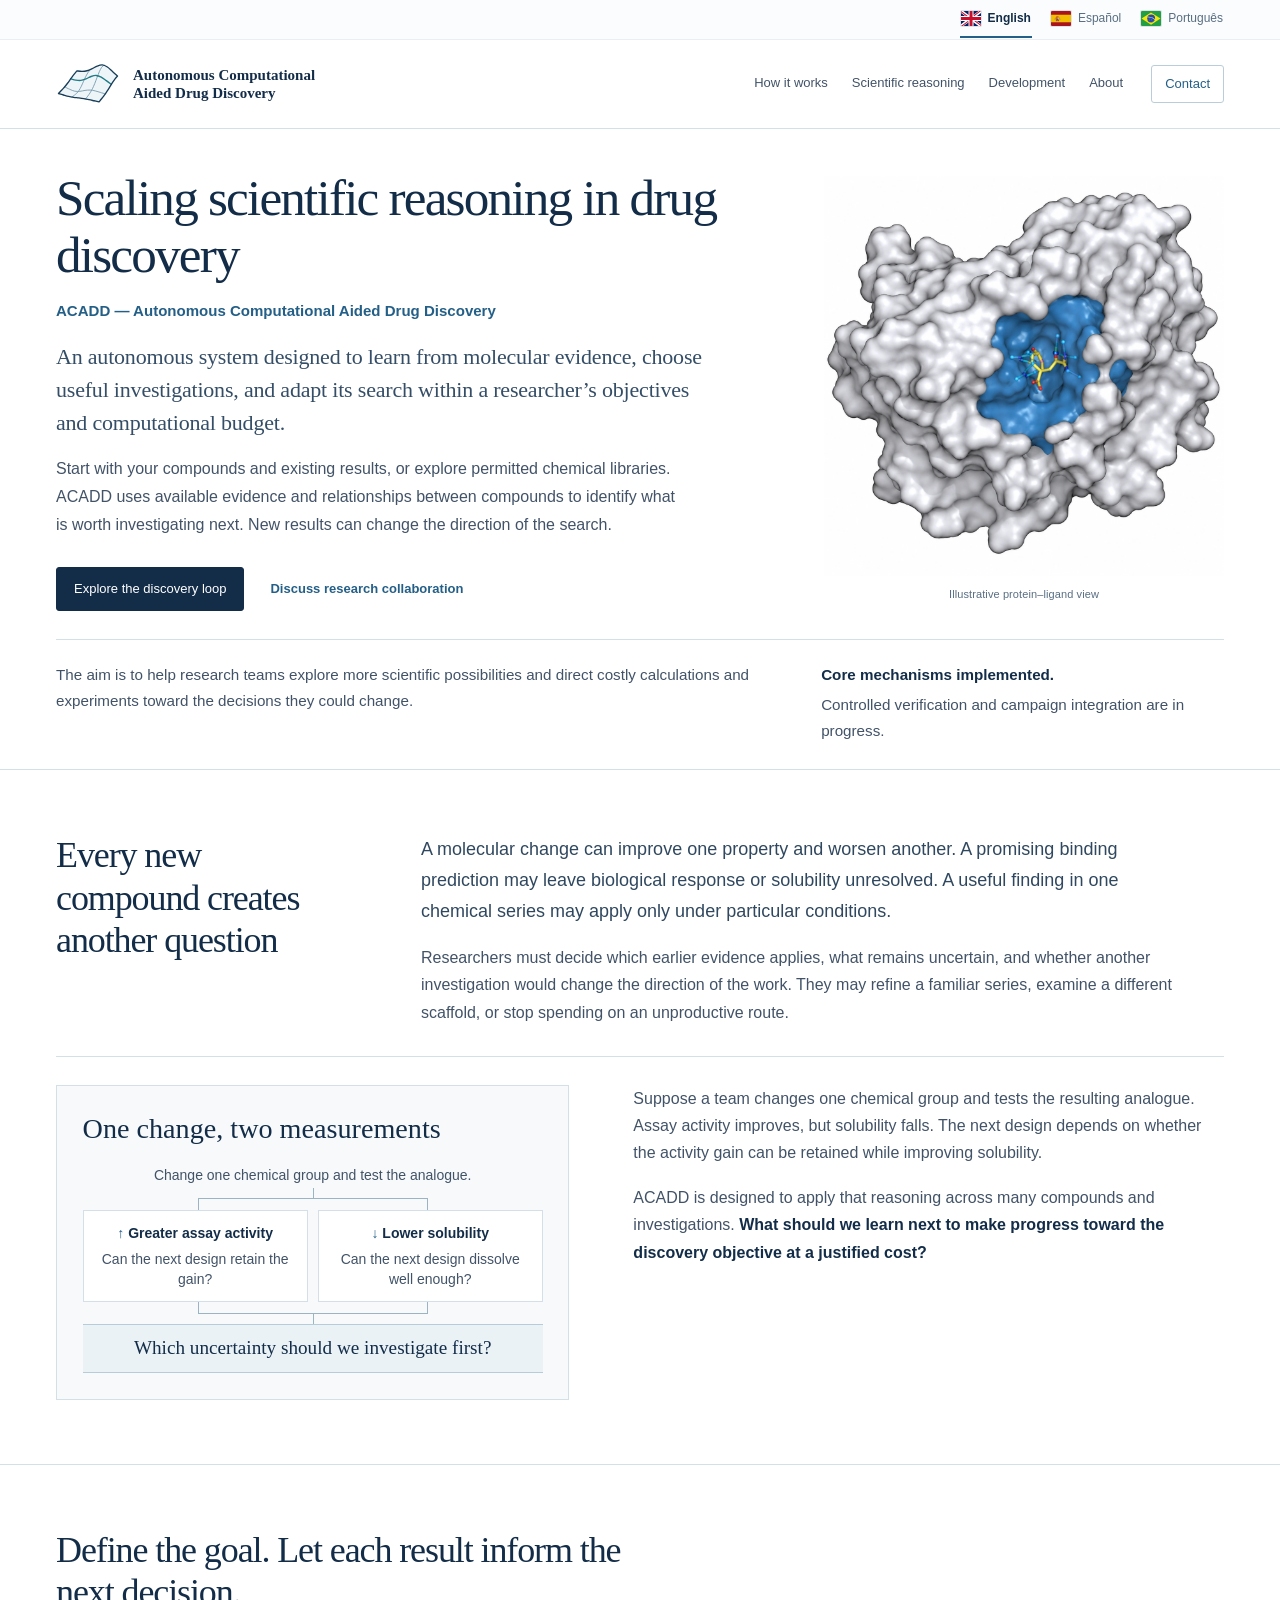
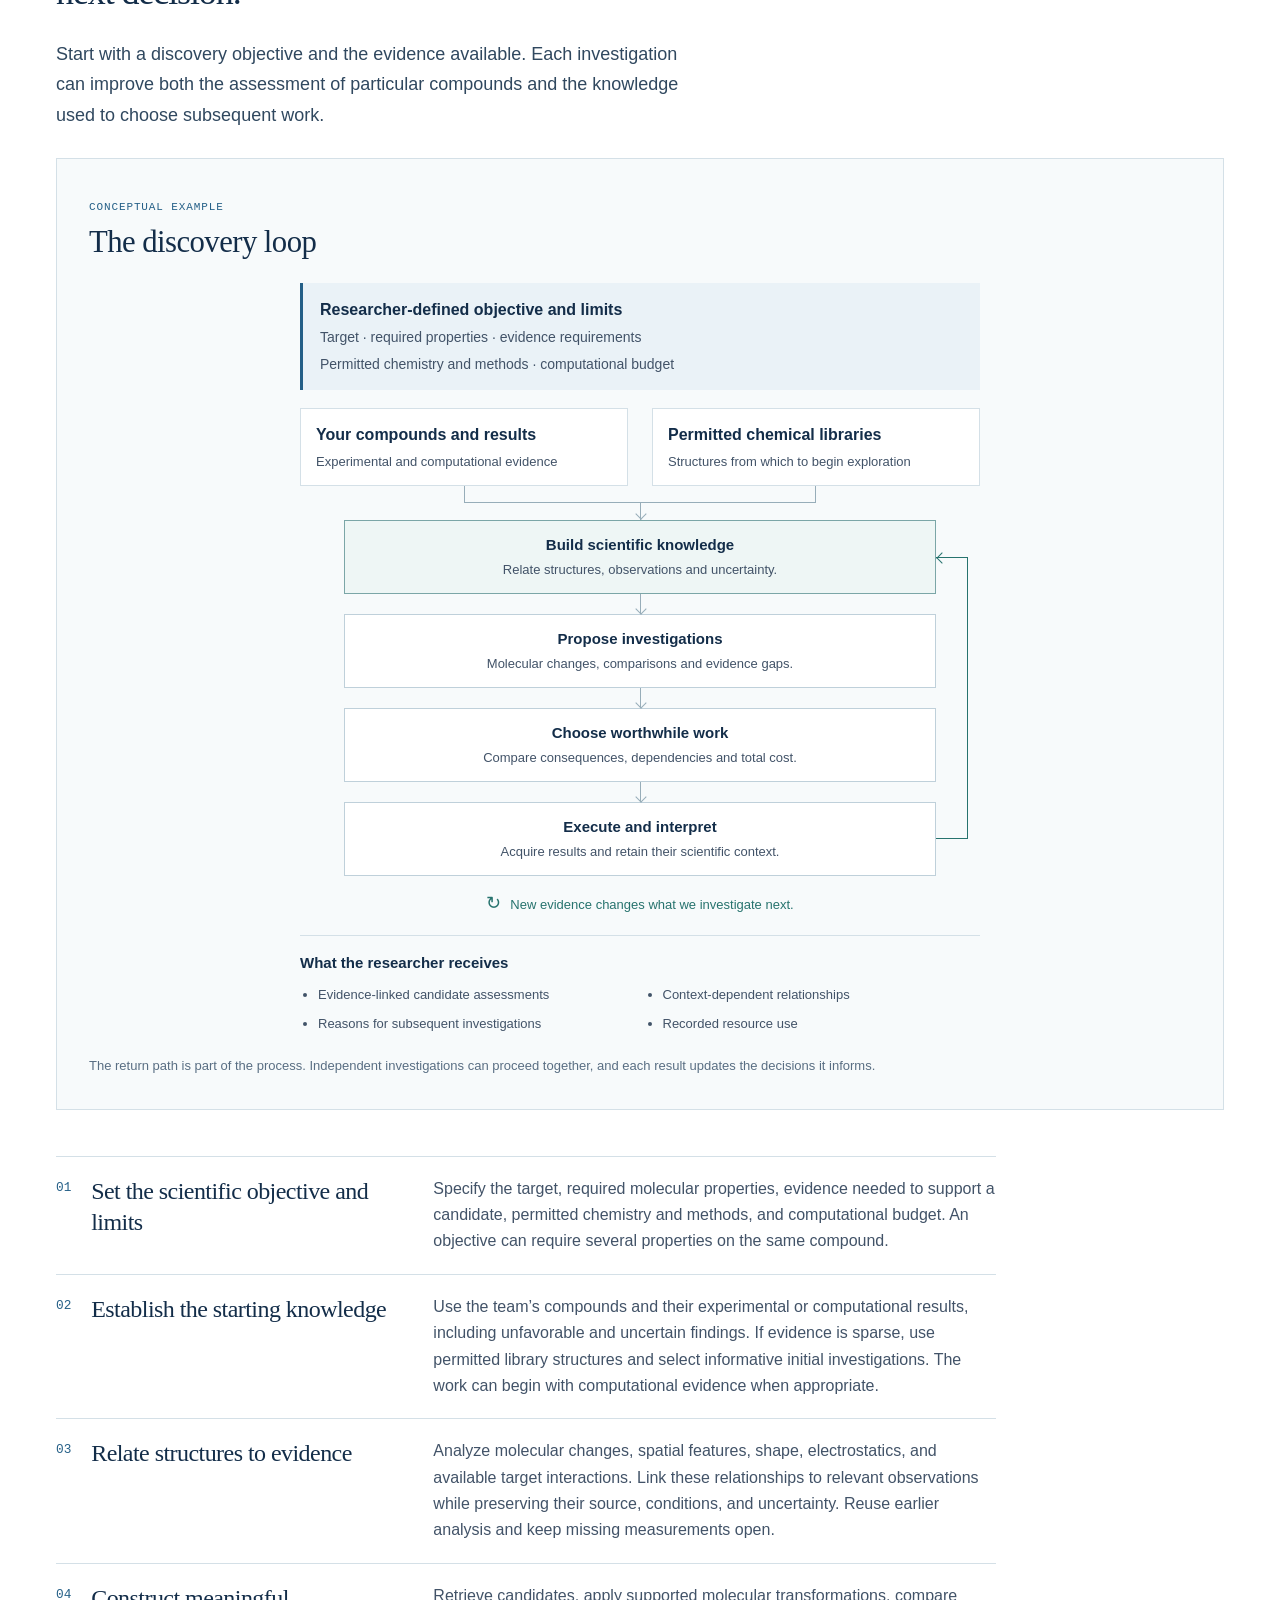
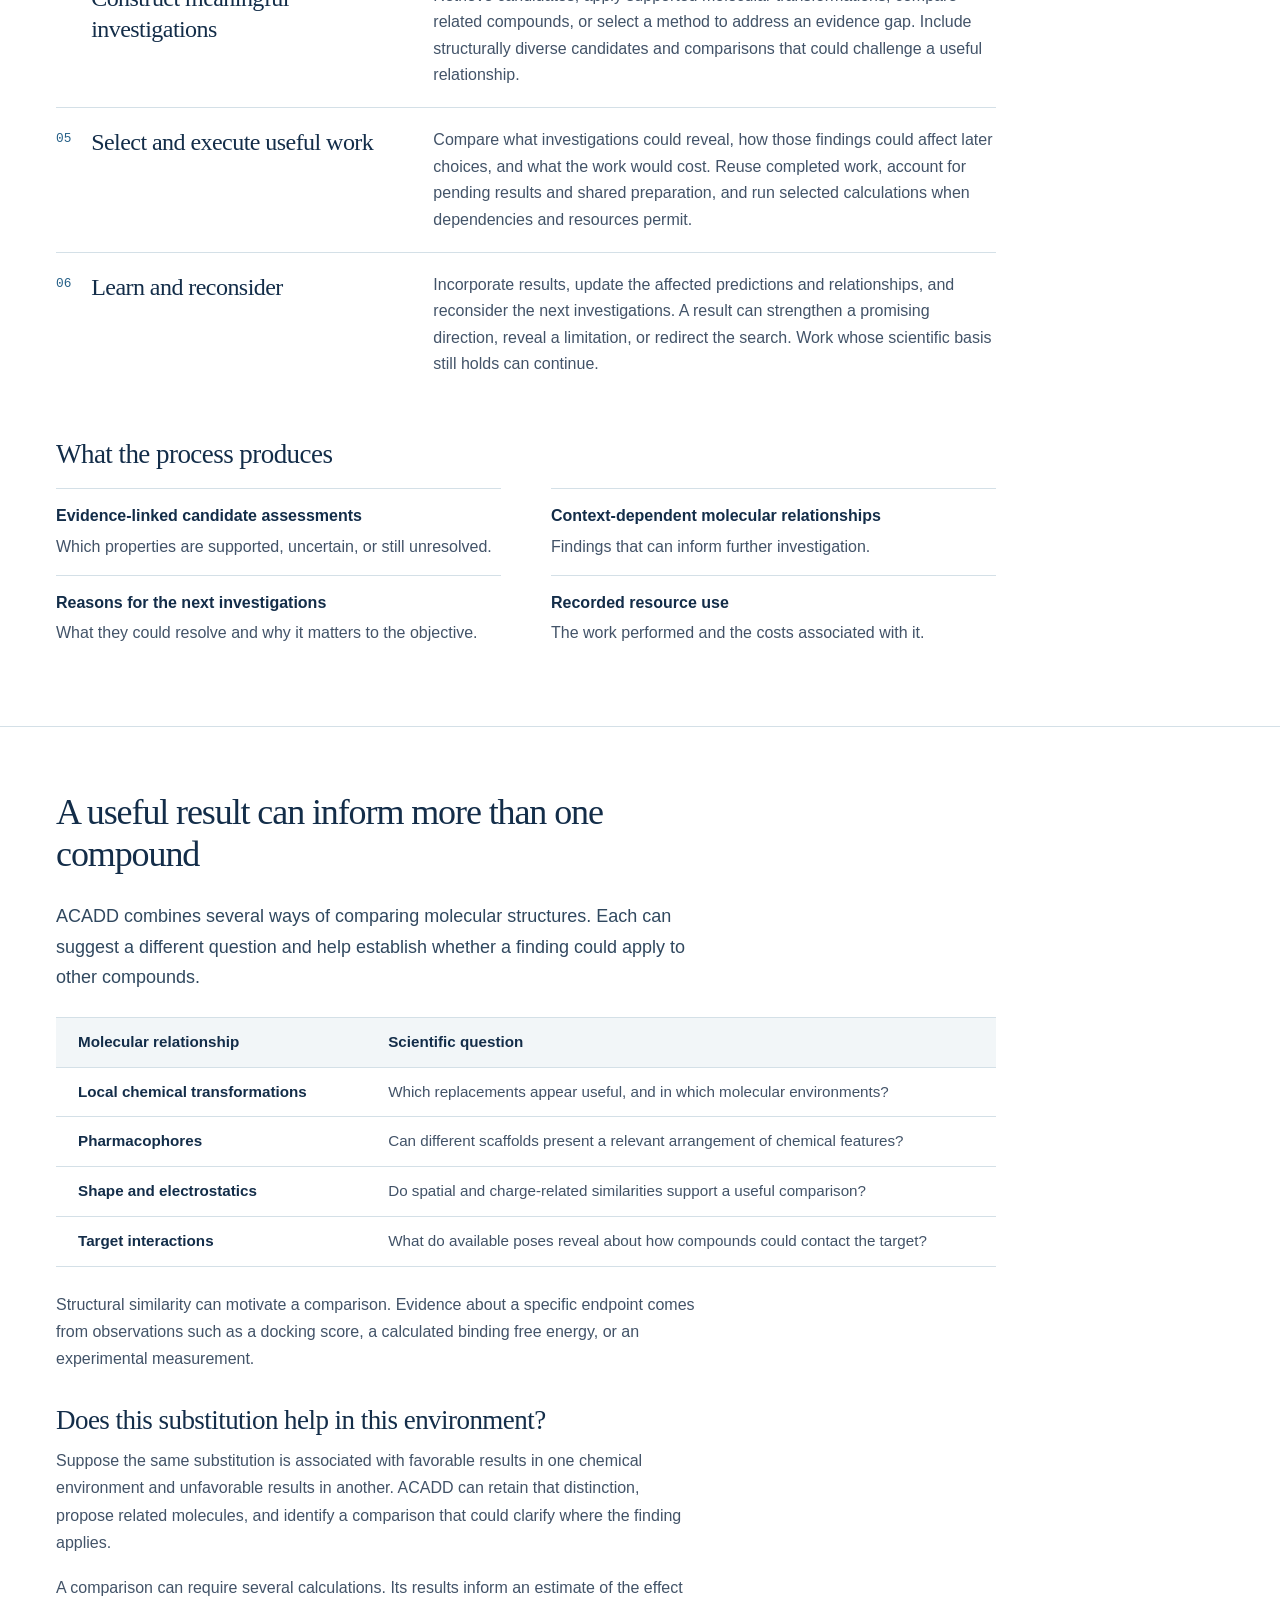
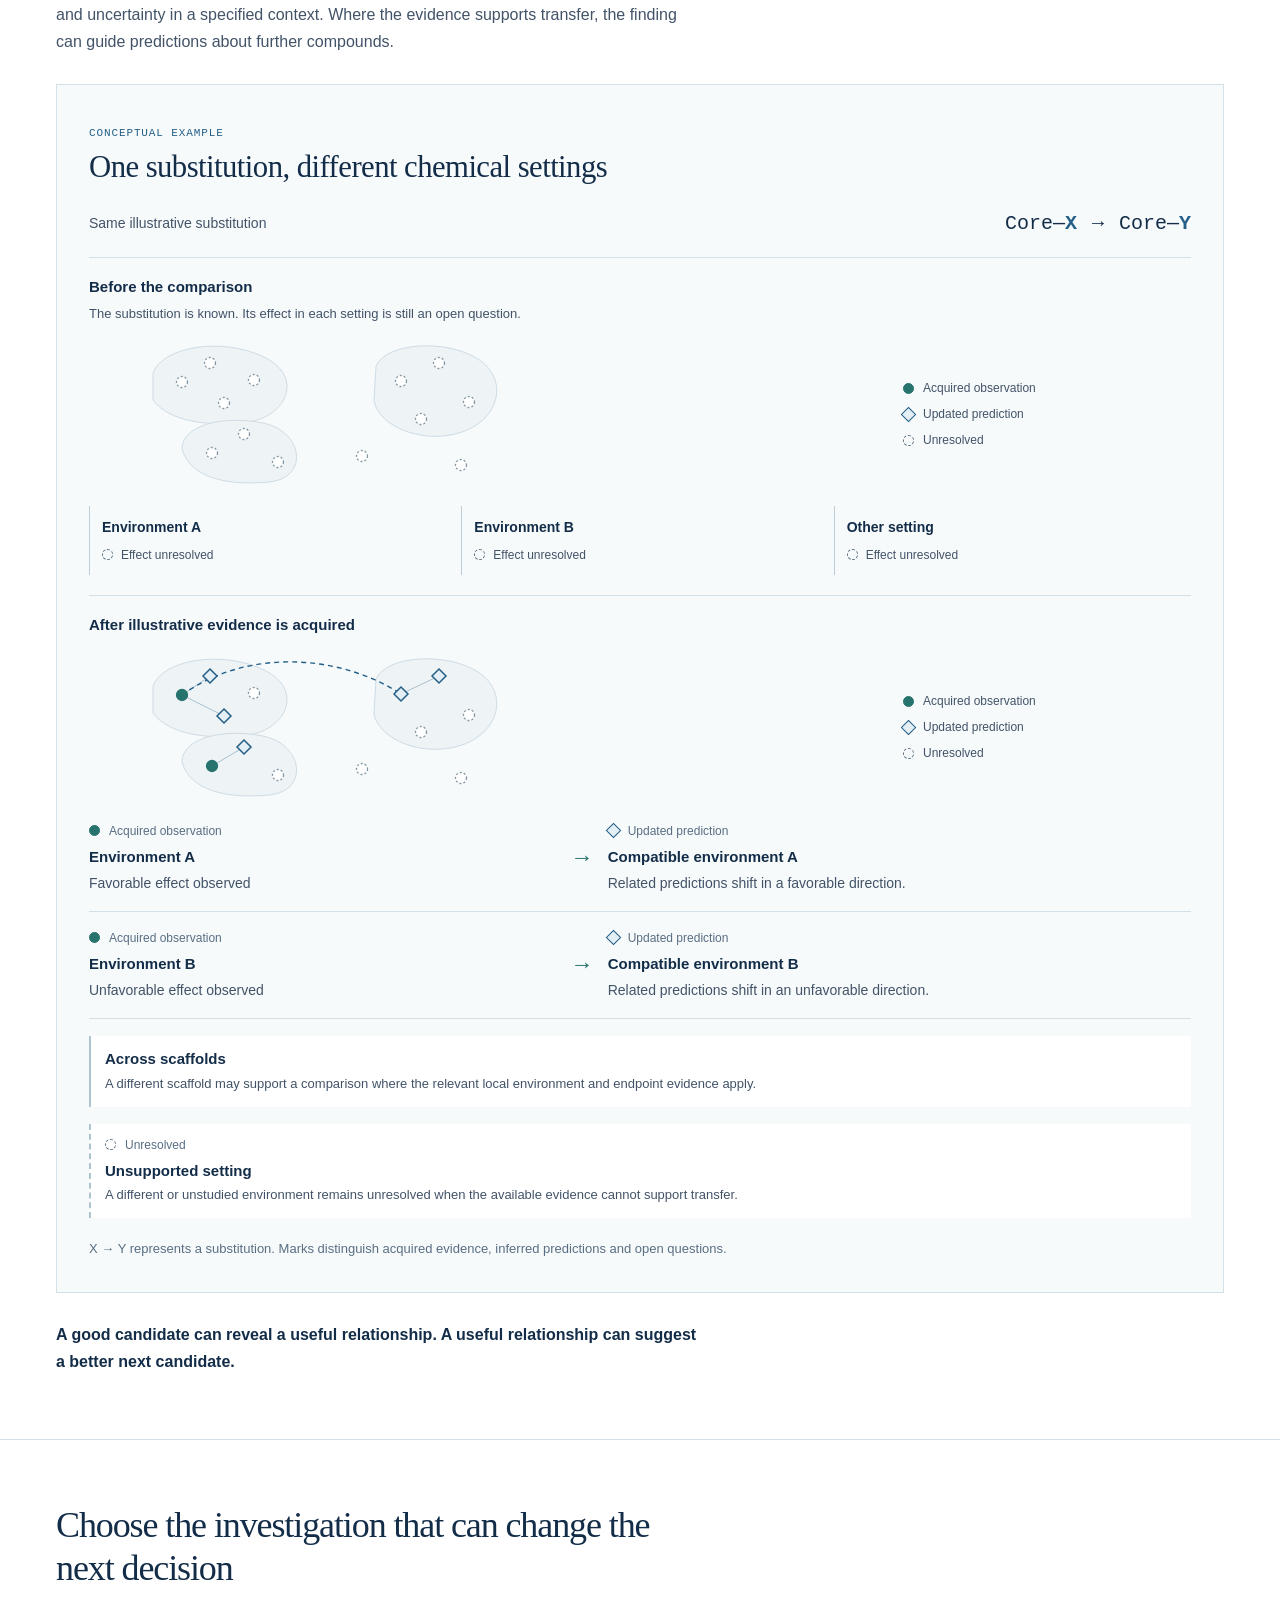
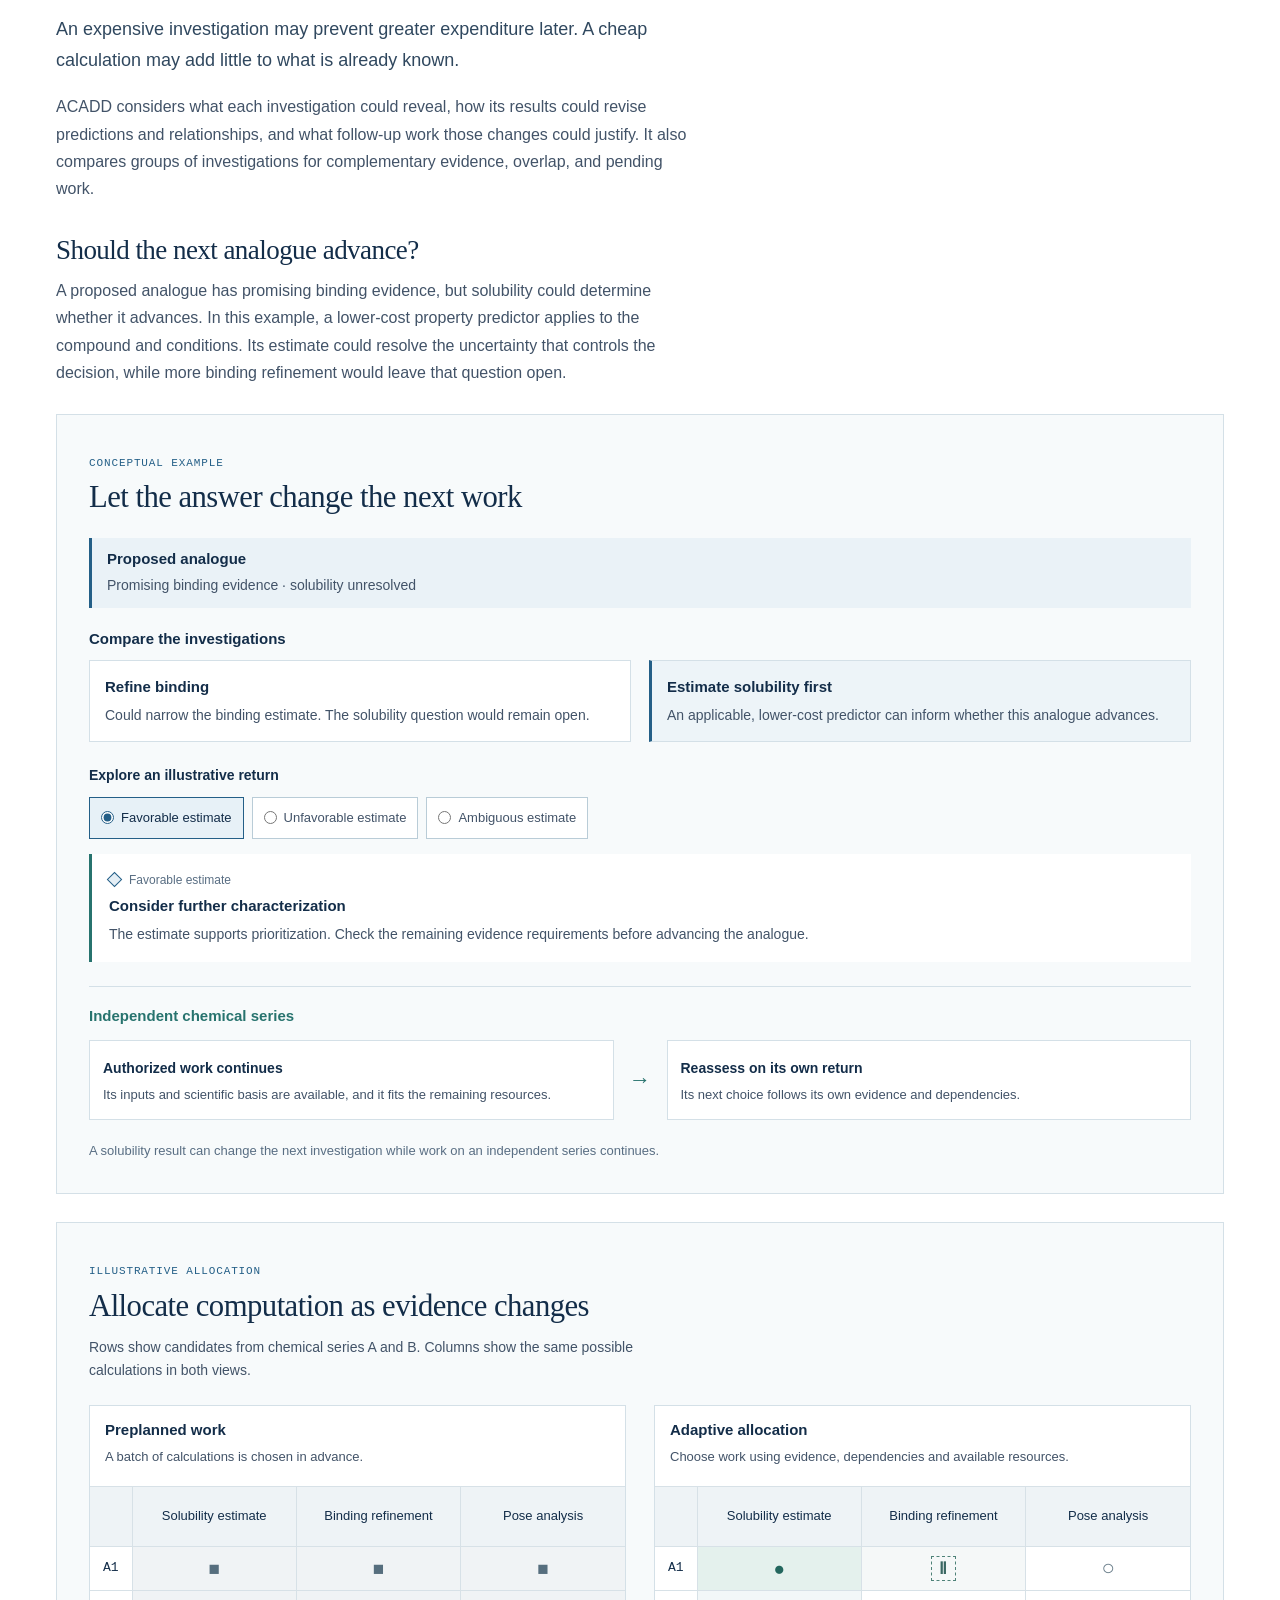
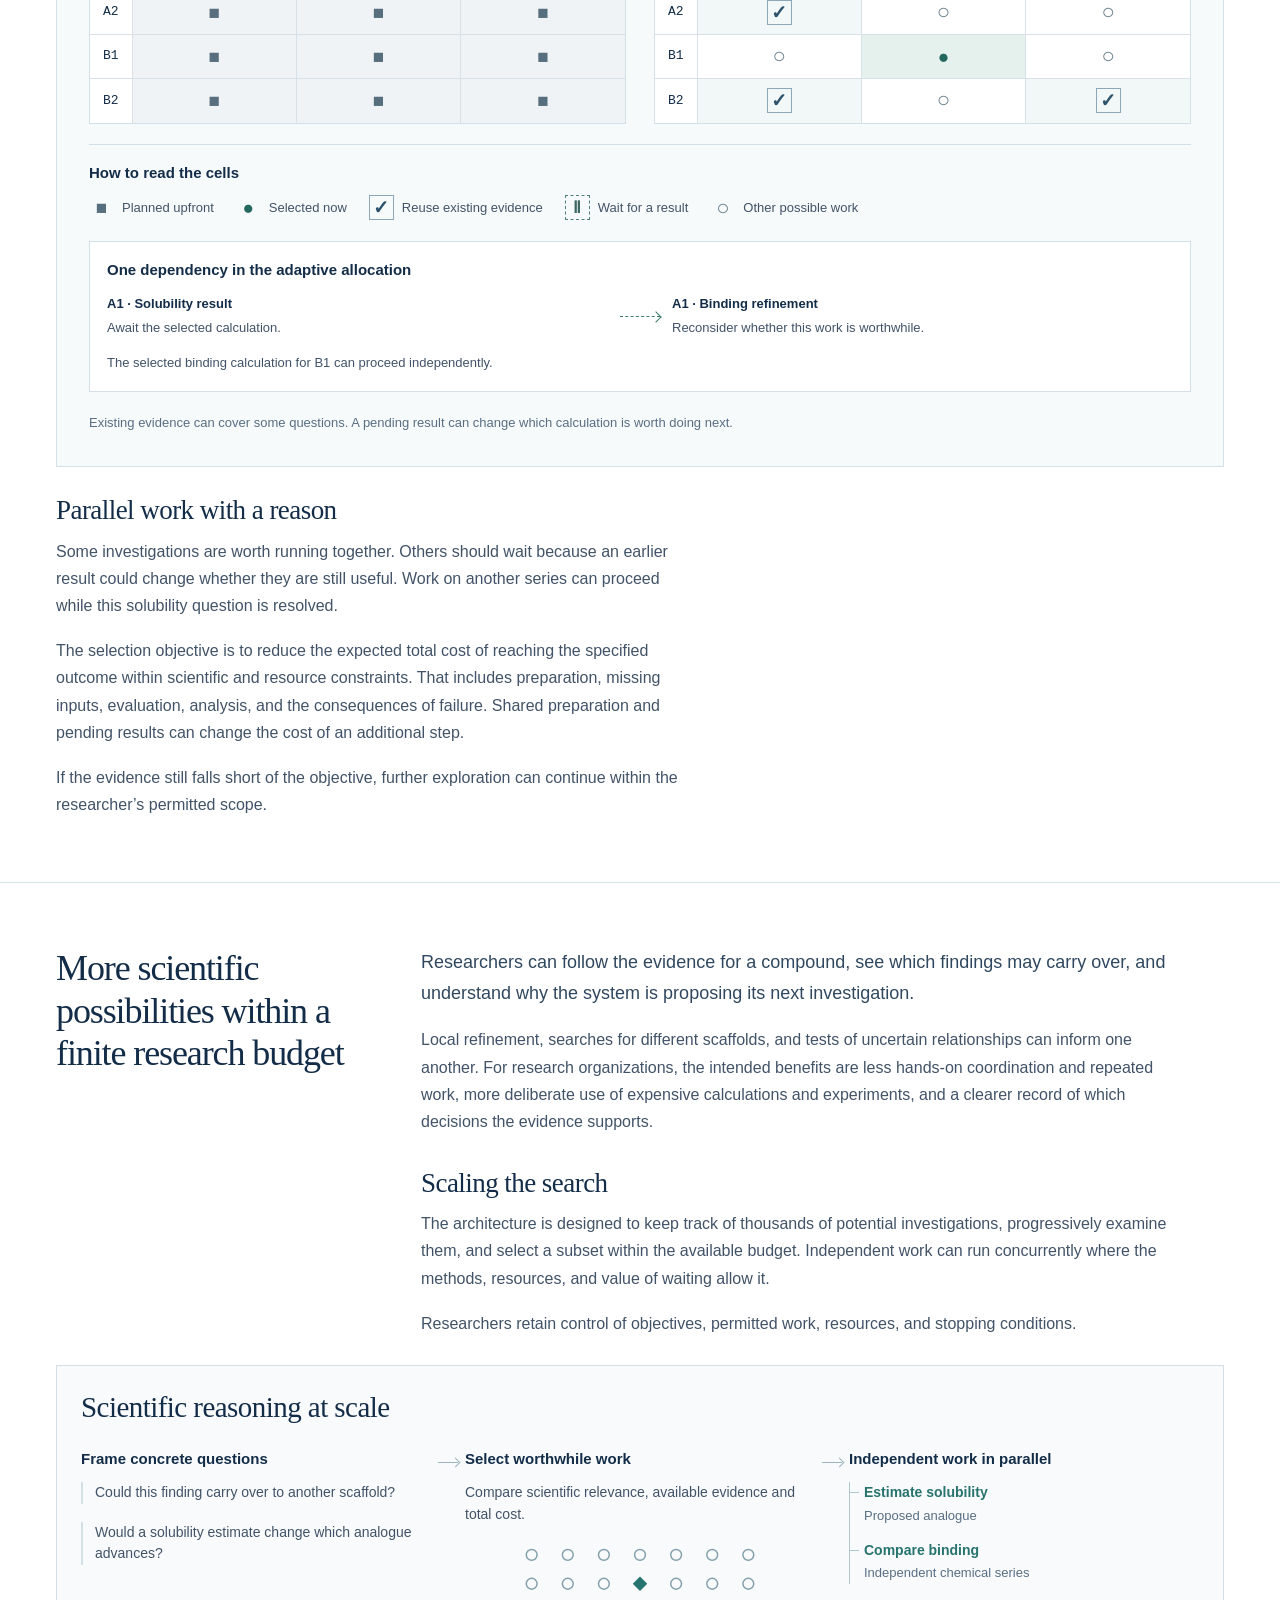
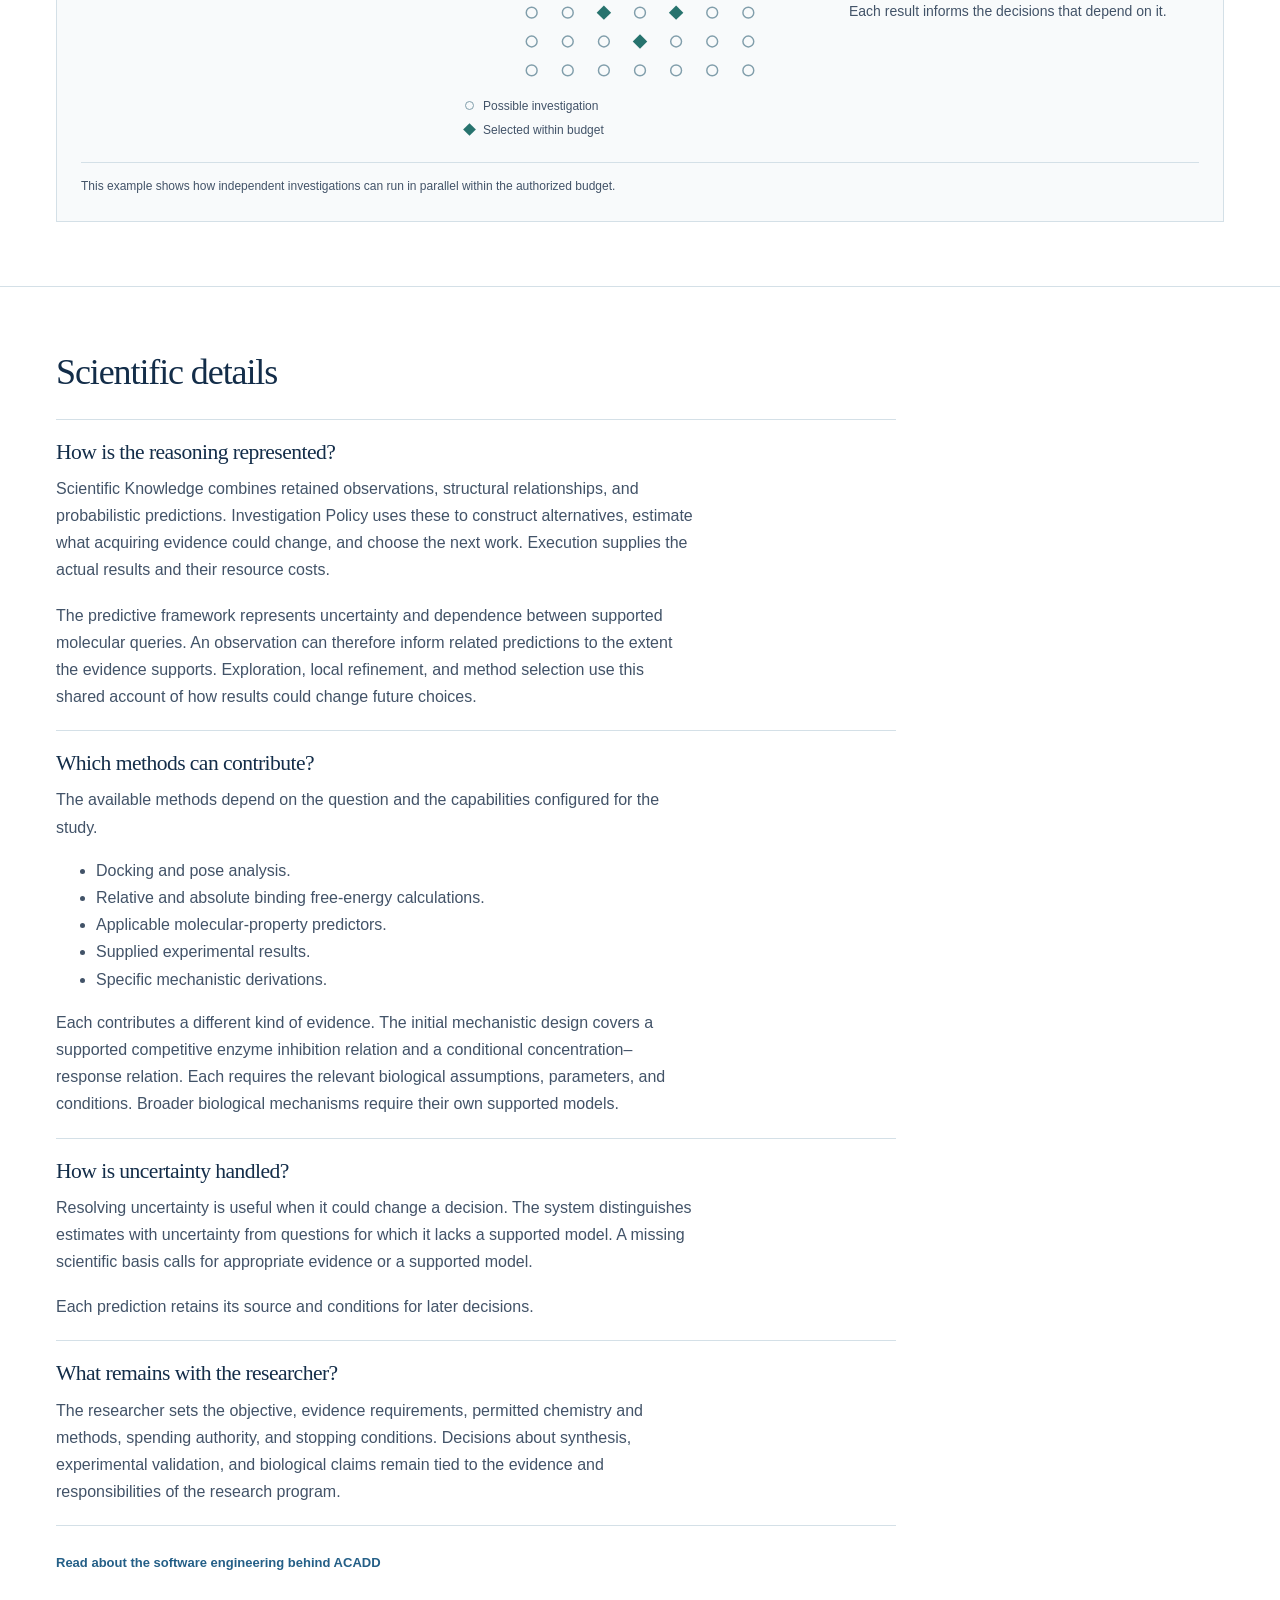
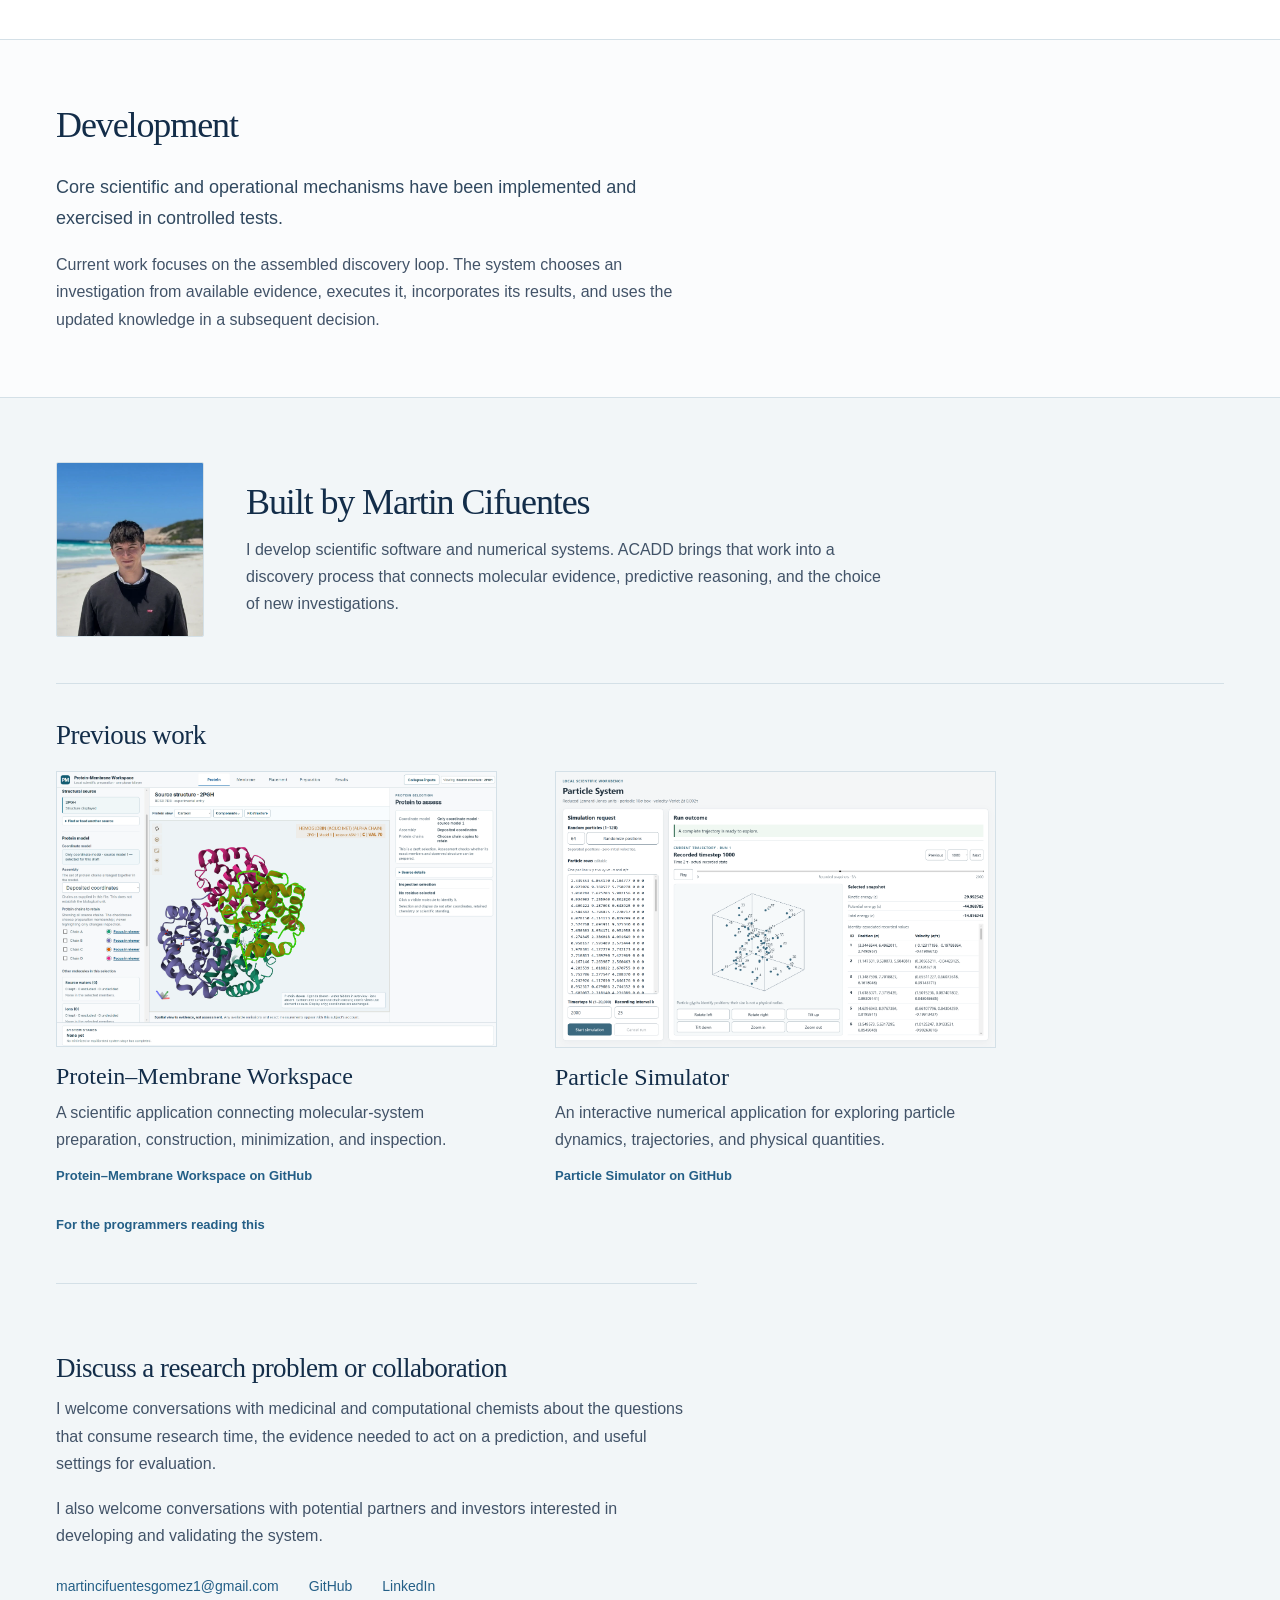
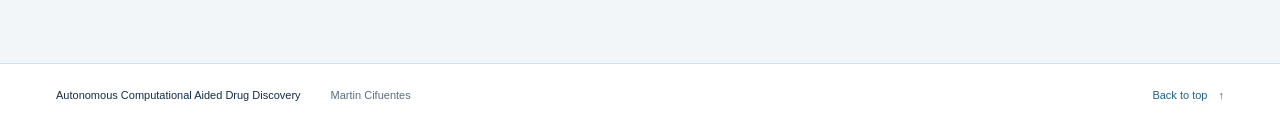
==== commit fcbebf00: "Simplify development and scientific copy Remove the benchmark and publication-plan sections, rename " ====
--- a/index.html
+++ b/index.html
@@ -58,7 +58,7 @@
         <span>Autonomous Computational<br>Aided Drug Discovery</span>
       </a>
       <nav class="main-nav" aria-label="Main navigation">
-        <a href="#workflow">How it works</a><a href="#explore">Scientific reasoning</a><a href="#status">Development &amp; evidence</a><a href="#about">About</a>
+        <a href="#workflow">How it works</a><a href="#explore">Scientific reasoning</a><a href="#status">Development</a><a href="#about">About</a>
       </nav>
       <a class="header-contact" href="#contact">Contact</a>
     </div>
@@ -84,7 +84,7 @@
       </div>
       <div class="hero-context prose">
         <p>The aim is to help research teams explore more scientific possibilities and direct costly calculations and experiments toward the decisions they could change.</p>
-        <p><strong>Core mechanisms implemented.</strong> Controlled verification and campaign integration are in progress. Scientific performance remains under evaluation.</p>
+        <p><strong>Core mechanisms implemented.</strong> Controlled verification and campaign integration are in progress.</p>
       </div>
     </section>
 
@@ -178,10 +178,10 @@
             </tbody>
           </table>
           <div class="prose discovery-essay">
-            <p>Structural similarity can motivate a comparison. Evidence about a specific endpoint comes from observations such as a docking score, a calculated binding free energy, or an experimental measurement. Each has its own scope and limitations.</p>
+            <p>Structural similarity can motivate a comparison. Evidence about a specific endpoint comes from observations such as a docking score, a calculated binding free energy, or an experimental measurement.</p>
             <h3 id="context-title">Does this substitution help in this environment?</h3>
             <p>Suppose the same substitution is associated with favorable results in one chemical environment and unfavorable results in another. ACADD can retain that distinction, propose related molecules, and identify a comparison that could clarify where the finding applies.</p>
-            <p>A comparison can require several calculations. Its results inform an estimate of the effect and uncertainty in a specified context. Where the evidence supports transfer, the finding can guide predictions about further compounds. Other cases remain open.</p>
+            <p>A comparison can require several calculations. Its results inform an estimate of the effect and uncertainty in a specified context. Where the evidence supports transfer, the finding can guide predictions about further compounds.</p>
           </div>
           <figure class="ac-figure ac-relationship" aria-labelledby="relationship-example-title relationship-example-caption">
   <header class="ac-figure-heading"><span class="ac-figure-label">Conceptual example</span><h3 id="relationship-example-title">One substitution, different chemical settings</h3></header>
@@ -200,10 +200,10 @@
       <path class="ac-space-transfer" d="M58 45C120 0 212 2 277 44"/><circle class="ac-space-observed" cx="58" cy="45" r="5.5"/><path class="ac-space-prediction" d="M86 19l7 7-7 7-7-7Z"/><path class="ac-space-prediction" d="M100 59l7 7-7 7-7-7Z"/><circle class="ac-space-open" cx="130" cy="43" r="5.5"/><circle class="ac-space-observed" cx="88" cy="116" r="5.5"/><path class="ac-space-prediction" d="M120 90l7 7-7 7-7-7Z"/><circle class="ac-space-open" cx="154" cy="125" r="5.5"/><path class="ac-space-prediction" d="M277 37l7 7-7 7-7-7Z"/><path class="ac-space-prediction" d="M315 19l7 7-7 7-7-7Z"/><circle class="ac-space-open" cx="345" cy="65" r="5.5"/><circle class="ac-space-open" cx="297" cy="82" r="5.5"/><circle class="ac-space-open" cx="238" cy="119" r="5.5"/><circle class="ac-space-open" cx="337" cy="128" r="5.5"/>
     </svg><div class="ac-space-legend"><span><i class="ac-mark ac-mark-observed" aria-hidden="true"></i>Acquired observation</span><span><i class="ac-mark ac-mark-prediction" aria-hidden="true"></i>Updated prediction</span><span><i class="ac-mark ac-mark-open" aria-hidden="true"></i>Unresolved</span></div></div><div class="ac-relation-row"><div><span class="ac-state"><i class="ac-mark ac-mark-observed" aria-hidden="true"></i>Acquired observation</span><h4>Environment A</h4><p>Favorable effect observed</p></div><span class="ac-rel-arrow" aria-hidden="true">→</span><div><span class="ac-state"><i class="ac-mark ac-mark-prediction" aria-hidden="true"></i>Updated prediction</span><h4>Compatible environment A</h4><p>Related predictions shift in a favorable direction.</p></div></div>
 <div class="ac-relation-row"><div><span class="ac-state"><i class="ac-mark ac-mark-observed" aria-hidden="true"></i>Acquired observation</span><h4>Environment B</h4><p>Unfavorable effect observed</p></div><span class="ac-rel-arrow" aria-hidden="true">→</span><div><span class="ac-state"><i class="ac-mark ac-mark-prediction" aria-hidden="true"></i>Updated prediction</span><h4>Compatible environment B</h4><p>Related predictions shift in an unfavorable direction.</p></div></div>
-    <div class="ac-transfer-note"><h4>Across scaffolds</h4><p>A different scaffold may support a comparison where the relevant local environment and endpoint evidence apply. Transfer remains conditional.</p></div>
+    <div class="ac-transfer-note"><h4>Across scaffolds</h4><p>A different scaffold may support a comparison where the relevant local environment and endpoint evidence apply.</p></div>
     <div class="ac-unresolved-note"><span class="ac-state"><i class="ac-mark ac-mark-open" aria-hidden="true"></i>Unresolved</span><h4>Unsupported setting</h4><p>A different or unstudied environment remains unresolved when the available evidence cannot support transfer.</p></div>
   </div>
-  <figcaption id="relationship-example-caption">X → Y represents a substitution. Marks distinguish acquired evidence, inferred predictions and open questions. All outcomes are illustrative, with no numerical measurements implied.</figcaption>
+  <figcaption id="relationship-example-caption">X → Y represents a substitution. Marks distinguish acquired evidence, inferred predictions and open questions.</figcaption>
 </figure>
           <p class="prose discovery-essay discovery-takeaway"><strong>A good candidate can reveal a useful relationship. A useful relationship can suggest a better next candidate.</strong></p>
         </div>
@@ -231,7 +231,7 @@
 <div class="ac-outcome-panel" id="ac-outcome-2"><span class="ac-state"><i class="ac-mark ac-mark-prediction" aria-hidden="true"></i>Ambiguous estimate</span><h4>Seek better evidence if it matters</h4><p>Retain the uncertainty. Compare a more informative investigation with other worthwhile work.</p></div></div>
   </div>
   <div class="ac-parallel-lane"><h4>Independent chemical series</h4><div class="ac-parallel-stages"><div><strong>Authorized work continues</strong><p>Its inputs and scientific basis are available, and it fits the remaining resources.</p></div><span aria-hidden="true">→</span><div><strong>Reassess on its own return</strong><p>Its next choice follows its own evidence and dependencies.</p></div></div></div>
-  <figcaption id="allocation-example-caption">These are alternative illustrative outcomes. The choice depends on applicability, existing and pending evidence, and the complete cost of the work. Independent work can continue while the first question is resolved.</figcaption>
+  <figcaption id="allocation-example-caption">A solubility result can change the next investigation while work on an independent series continues.</figcaption>
 </figure>
           <figure class="ac-figure ac-efficiency" aria-labelledby="efficiency-figure-title" aria-describedby="efficiency-figure-caption">
   <header class="ac-figure-heading"><span class="ac-figure-label">Illustrative allocation</span><h3 id="efficiency-figure-title">Allocate computation as evidence changes</h3><p class="ac-eff-intro">Rows show candidates from chemical series A and B. Columns show the same possible calculations in both views.</p></header>
@@ -247,7 +247,7 @@
   </div>
   <div class="ac-eff-legend"><h4>How to read the cells</h4><ul><li><span class="ac-eff-mark ac-eff-planned" aria-hidden="true">■</span><span>Planned upfront</span></li><li><span class="ac-eff-mark ac-eff-selected" aria-hidden="true">●</span><span>Selected now</span></li><li><span class="ac-eff-mark ac-eff-reused" aria-hidden="true">✓</span><span>Reuse existing evidence</span></li><li><span class="ac-eff-mark ac-eff-waiting" aria-hidden="true">Ⅱ</span><span>Wait for a result</span></li><li><span class="ac-eff-mark ac-eff-possible" aria-hidden="true">○</span><span>Other possible work</span></li></ul></div>
   <div class="ac-eff-dependency"><h4>One dependency in the adaptive allocation</h4><div class="ac-eff-dependency-path"><div><strong>A1 · Solubility result</strong><span>Await the selected calculation.</span></div><span class="ac-eff-dashed-arrow" aria-hidden="true"></span><div><strong>A1 · Binding refinement</strong><span>Reconsider whether this work is worthwhile.</span></div></div><p>The selected binding calculation for B1 can proceed independently.</p></div>
-  <figcaption id="efficiency-figure-caption">A pending result can change what is worth doing next, while adequate evidence can be reused. The cells illustrate allocation decisions, not measured workloads or cost savings. Actual choices depend on scientific applicability and the full cost of the work.</figcaption>
+  <figcaption id="efficiency-figure-caption">Existing evidence can cover some questions. A pending result can change which calculation is worth doing next.</figcaption>
 </figure>
           <div class="prose discovery-essay">
             <h3 id="resource-title">Parallel work with a reason</h3>
@@ -268,7 +268,7 @@
             <p>Local refinement, searches for different scaffolds, and tests of uncertain relationships can inform one another. For research organizations, the intended benefits are less hands-on coordination and repeated work, more deliberate use of expensive calculations and experiments, and a clearer record of which decisions the evidence supports.</p>
             <h3 id="scale-title">Scaling the search</h3>
             <p>The architecture is designed to keep track of thousands of potential investigations, progressively examine them, and select a subset within the available budget. Independent work can run concurrently where the methods, resources, and value of waiting allow it.</p>
-            <p>Researchers retain control of objectives, permitted work, resources, and stopping conditions. Measured studies will establish throughput, improvements in discovery, and any cost savings.</p>
+            <p>Researchers retain control of objectives, permitted work, resources, and stopping conditions.</p>
           </div>
         </div>
 
@@ -285,7 +285,7 @@
     <div class="ac-scale-stage ac-scale-selection">
       <h4>Select worthwhile work</h4>
       <p>Compare scientific relevance, available evidence and total cost.</p>
-      <svg class="ac-scale-field" viewBox="0 0 216 124" role="img" aria-label="A field of possible investigations, with four illustrative selections distinguished by filled diamonds. The marks are conceptual and imply no throughput measurement.">
+      <svg class="ac-scale-field" viewBox="0 0 216 124" role="img" aria-label="Possible investigations and illustrative selections. Filled diamonds mark the selections.">
         <circle class="ac-scale-possible" cx="18" cy="14" r="4.5"/><circle class="ac-scale-possible" cx="48" cy="14" r="4.5"/><circle class="ac-scale-possible" cx="78" cy="14" r="4.5"/><circle class="ac-scale-possible" cx="108" cy="14" r="4.5"/><circle class="ac-scale-possible" cx="138" cy="14" r="4.5"/><circle class="ac-scale-possible" cx="168" cy="14" r="4.5"/><circle class="ac-scale-possible" cx="198" cy="14" r="4.5"/><circle class="ac-scale-possible" cx="18" cy="38" r="4.5"/><circle class="ac-scale-possible" cx="48" cy="38" r="4.5"/><circle class="ac-scale-possible" cx="78" cy="38" r="4.5"/><path class="ac-scale-selected" d="M108 32 l6 6-6 6-6-6Z"/><circle class="ac-scale-possible" cx="138" cy="38" r="4.5"/><circle class="ac-scale-possible" cx="168" cy="38" r="4.5"/><circle class="ac-scale-possible" cx="198" cy="38" r="4.5"/><circle class="ac-scale-possible" cx="18" cy="62" r="4.5"/><circle class="ac-scale-possible" cx="48" cy="62" r="4.5"/><path class="ac-scale-selected" d="M78 56 l6 6-6 6-6-6Z"/><circle class="ac-scale-possible" cx="108" cy="62" r="4.5"/><path class="ac-scale-selected" d="M138 56 l6 6-6 6-6-6Z"/><circle class="ac-scale-possible" cx="168" cy="62" r="4.5"/><circle class="ac-scale-possible" cx="198" cy="62" r="4.5"/><circle class="ac-scale-possible" cx="18" cy="86" r="4.5"/><circle class="ac-scale-possible" cx="48" cy="86" r="4.5"/><circle class="ac-scale-possible" cx="78" cy="86" r="4.5"/><path class="ac-scale-selected" d="M108 80 l6 6-6 6-6-6Z"/><circle class="ac-scale-possible" cx="138" cy="86" r="4.5"/><circle class="ac-scale-possible" cx="168" cy="86" r="4.5"/><circle class="ac-scale-possible" cx="198" cy="86" r="4.5"/><circle class="ac-scale-possible" cx="18" cy="110" r="4.5"/><circle class="ac-scale-possible" cx="48" cy="110" r="4.5"/><circle class="ac-scale-possible" cx="78" cy="110" r="4.5"/><circle class="ac-scale-possible" cx="108" cy="110" r="4.5"/><circle class="ac-scale-possible" cx="138" cy="110" r="4.5"/><circle class="ac-scale-possible" cx="168" cy="110" r="4.5"/><circle class="ac-scale-possible" cx="198" cy="110" r="4.5"/>
       </svg>
       <ul class="ac-scale-legend">
@@ -302,7 +302,7 @@
       <p>Each result informs the decisions that depend on it.</p>
     </div>
   </div>
-  <figcaption id="scale-figure-caption">Conceptual illustration. The selected subset is bounded by the authorized budget. Independent investigations can run concurrently when their inputs, methods and execution resources are available.</figcaption>
+  <figcaption id="scale-figure-caption">This example shows how independent investigations can run in parallel within the authorized budget.</figcaption>
 </figure>
 
       </div>
@@ -339,7 +339,7 @@
             <h3>How is uncertainty handled?</h3>
             <div class="prose">
               <p>Resolving uncertainty is useful when it could change a decision. The system distinguishes estimates with uncertainty from questions for which it lacks a supported model. A missing scientific basis calls for appropriate evidence or a supported model.</p>
-              <p>Predictions retain their source, conditions, and limitations so that later decisions can use them appropriately.</p>
+              <p>Each prediction retains its source and conditions for later decisions.</p>
             </div>
           </section>
           <section id="researcher-control">
@@ -355,27 +355,13 @@
     </section>
 
     <section class="section development-section" id="status" aria-labelledby="status-title">
-      <div class="container">
-        <header class="section-heading"><div><p class="eyebrow">Development and evidence</p><h2 id="status-title">Testing whether learning improves navigation</h2></div></header>
+        <span class="section-anchor" id="evidence" aria-hidden="true"></span><span class="section-anchor" id="evidence-title" aria-hidden="true"></span>
+      <div class="container">
+        <header class="section-heading"><h2 id="status-title">Development</h2></header>
         <div class="prose discovery-essay">
           <p class="lead">Core scientific and operational mechanisms have been implemented and exercised in controlled tests.</p>
           <p>Current work focuses on the assembled discovery loop. The system chooses an investigation from available evidence, executes it, incorporates its results, and uses the updated knowledge in a subsequent decision.</p>
         </div>
-        <section class="prose discovery-essay reading-block" id="evidence" aria-labelledby="evidence-title">
-          <h3 id="evidence-title">The first navigation benchmark</h3>
-          <p>The first study is designed to examine this behavior in a synthetic chemical environment built on real molecular structures. Hidden response rules generate the endpoints. The system learns from observations it acquires and can request evaluations of molecules beyond the starting set.</p>
-          <p>The study examines how the system works within the resources it has available. It asks whether the system can:</p>
-          <ul>
-            <li>Acquire useful information about the chemical space.</li>
-            <li>Use that information to make consequential choices.</li>
-            <li>Change subsequent work when the evidence supports a different direction.</li>
-            <li>Advance supported candidates or improve scientific understanding.</li>
-            <li>Use computational and investigation resources meaningfully.</li>
-          </ul>
-          <p>The first milestone is a bounded demonstration of productive scientific navigation. Later studies can assess broader reliability, quantitative efficiency, and applicability to real research problems. Experimental biological efficacy requires separate evidence.</p>
-          <h3>Evidence to publish</h3>
-          <p>The evaluation account will include study conditions, available methods and resources, actual investigations, expected and observed results, decisions that changed, candidate progress, costs, and limitations.</p>
-        </section>
       </div>
     </section>
 
